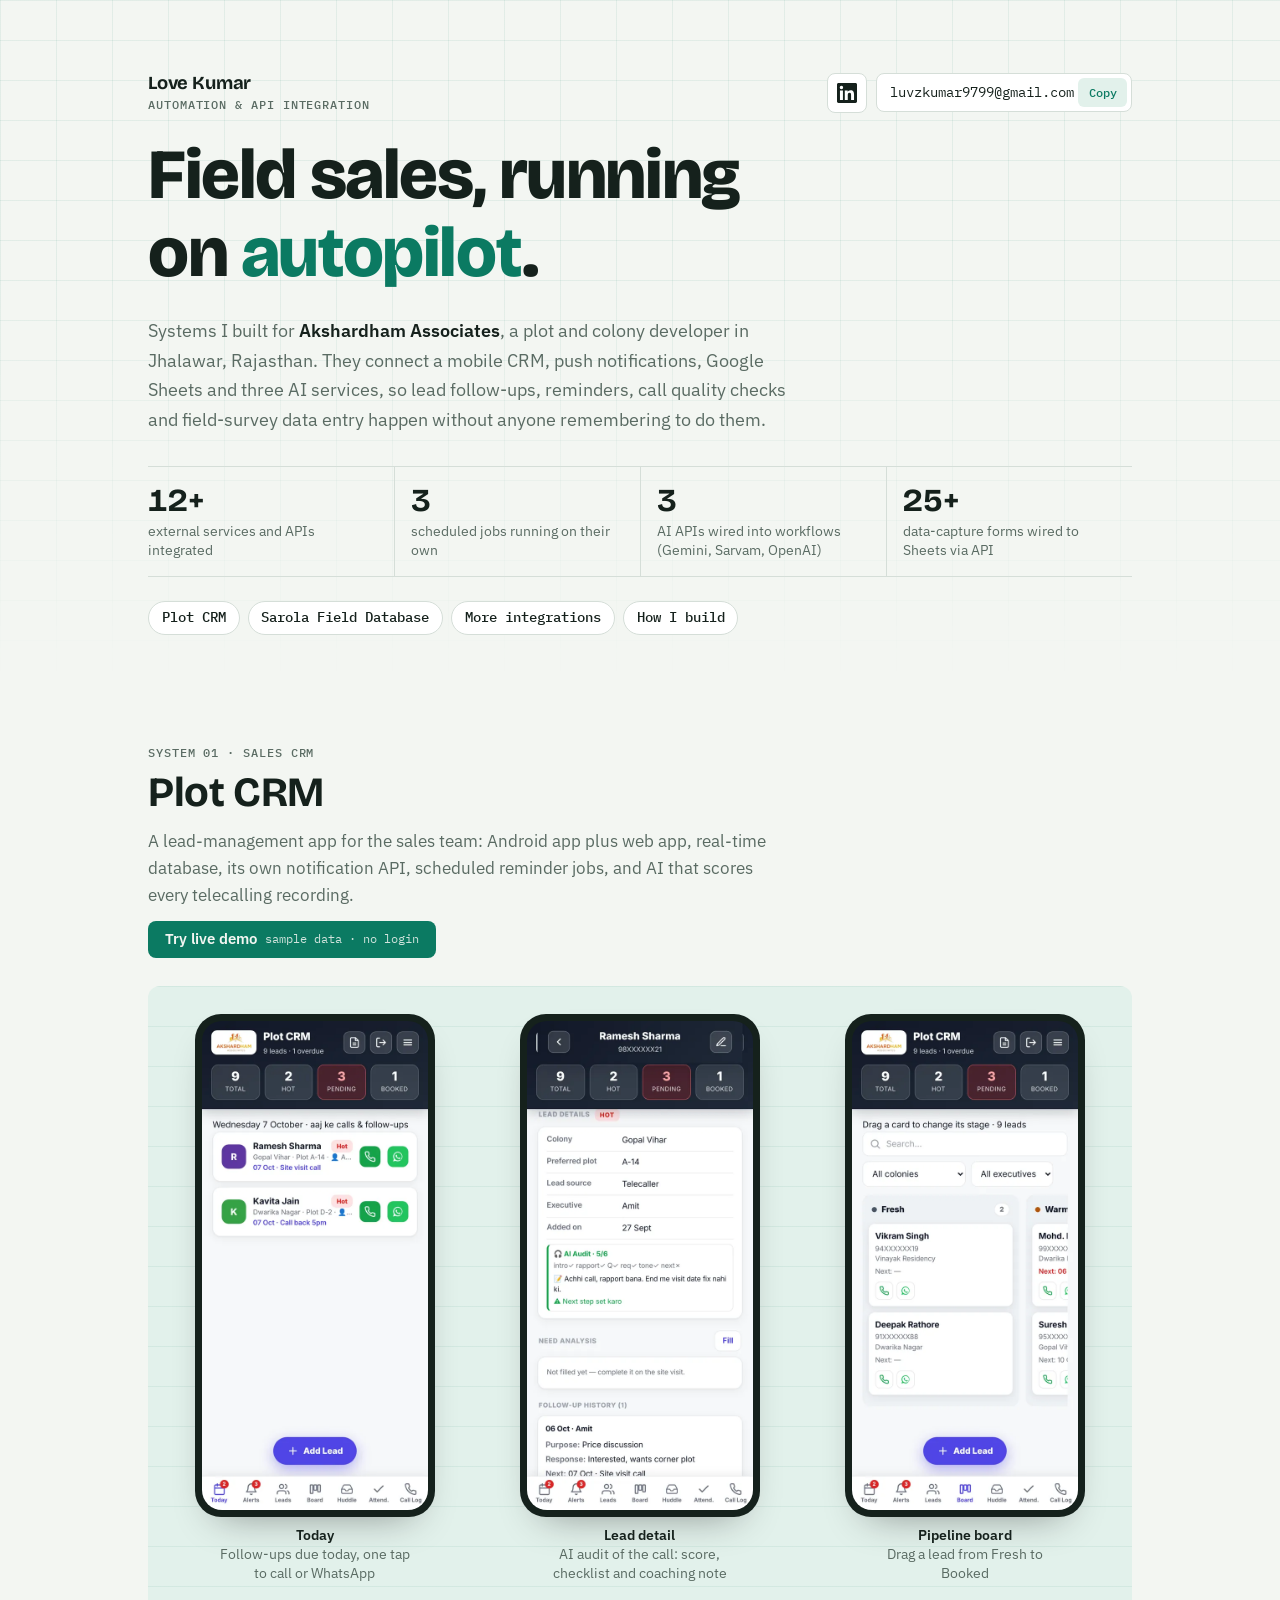
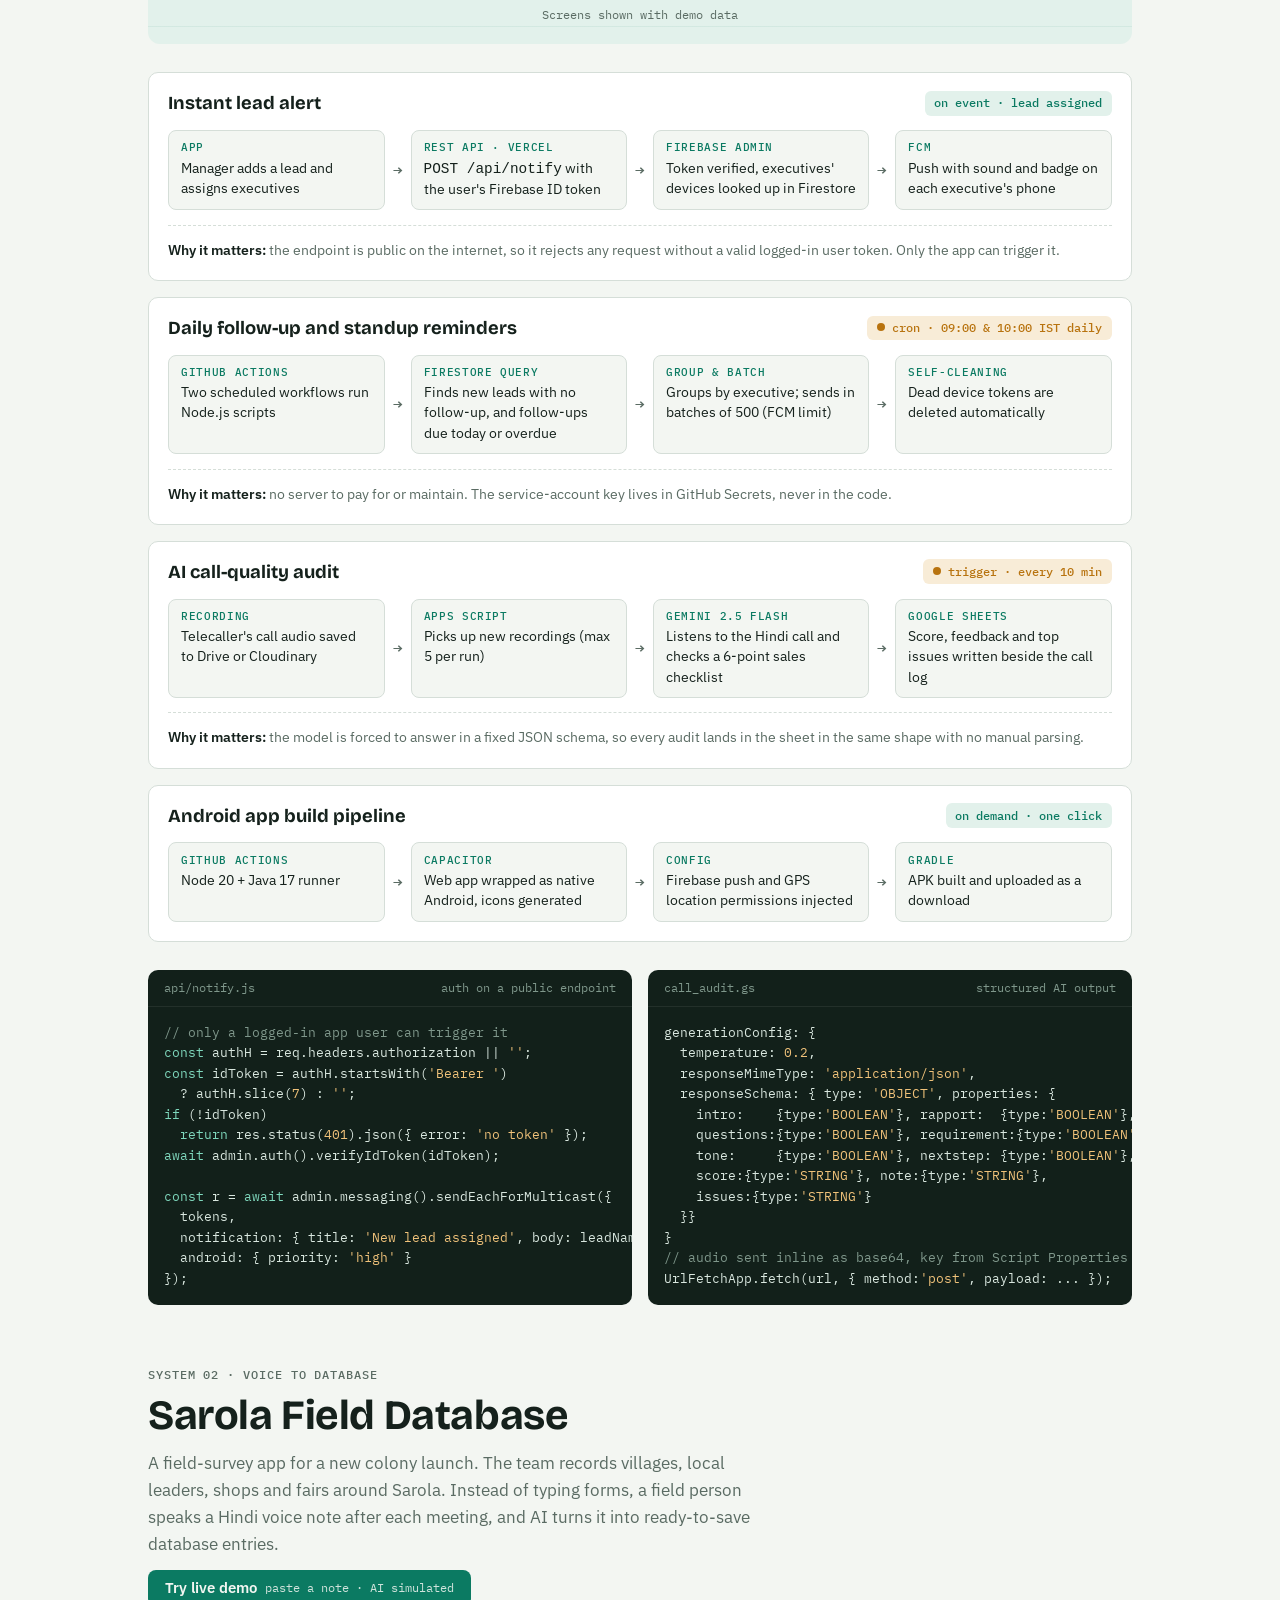
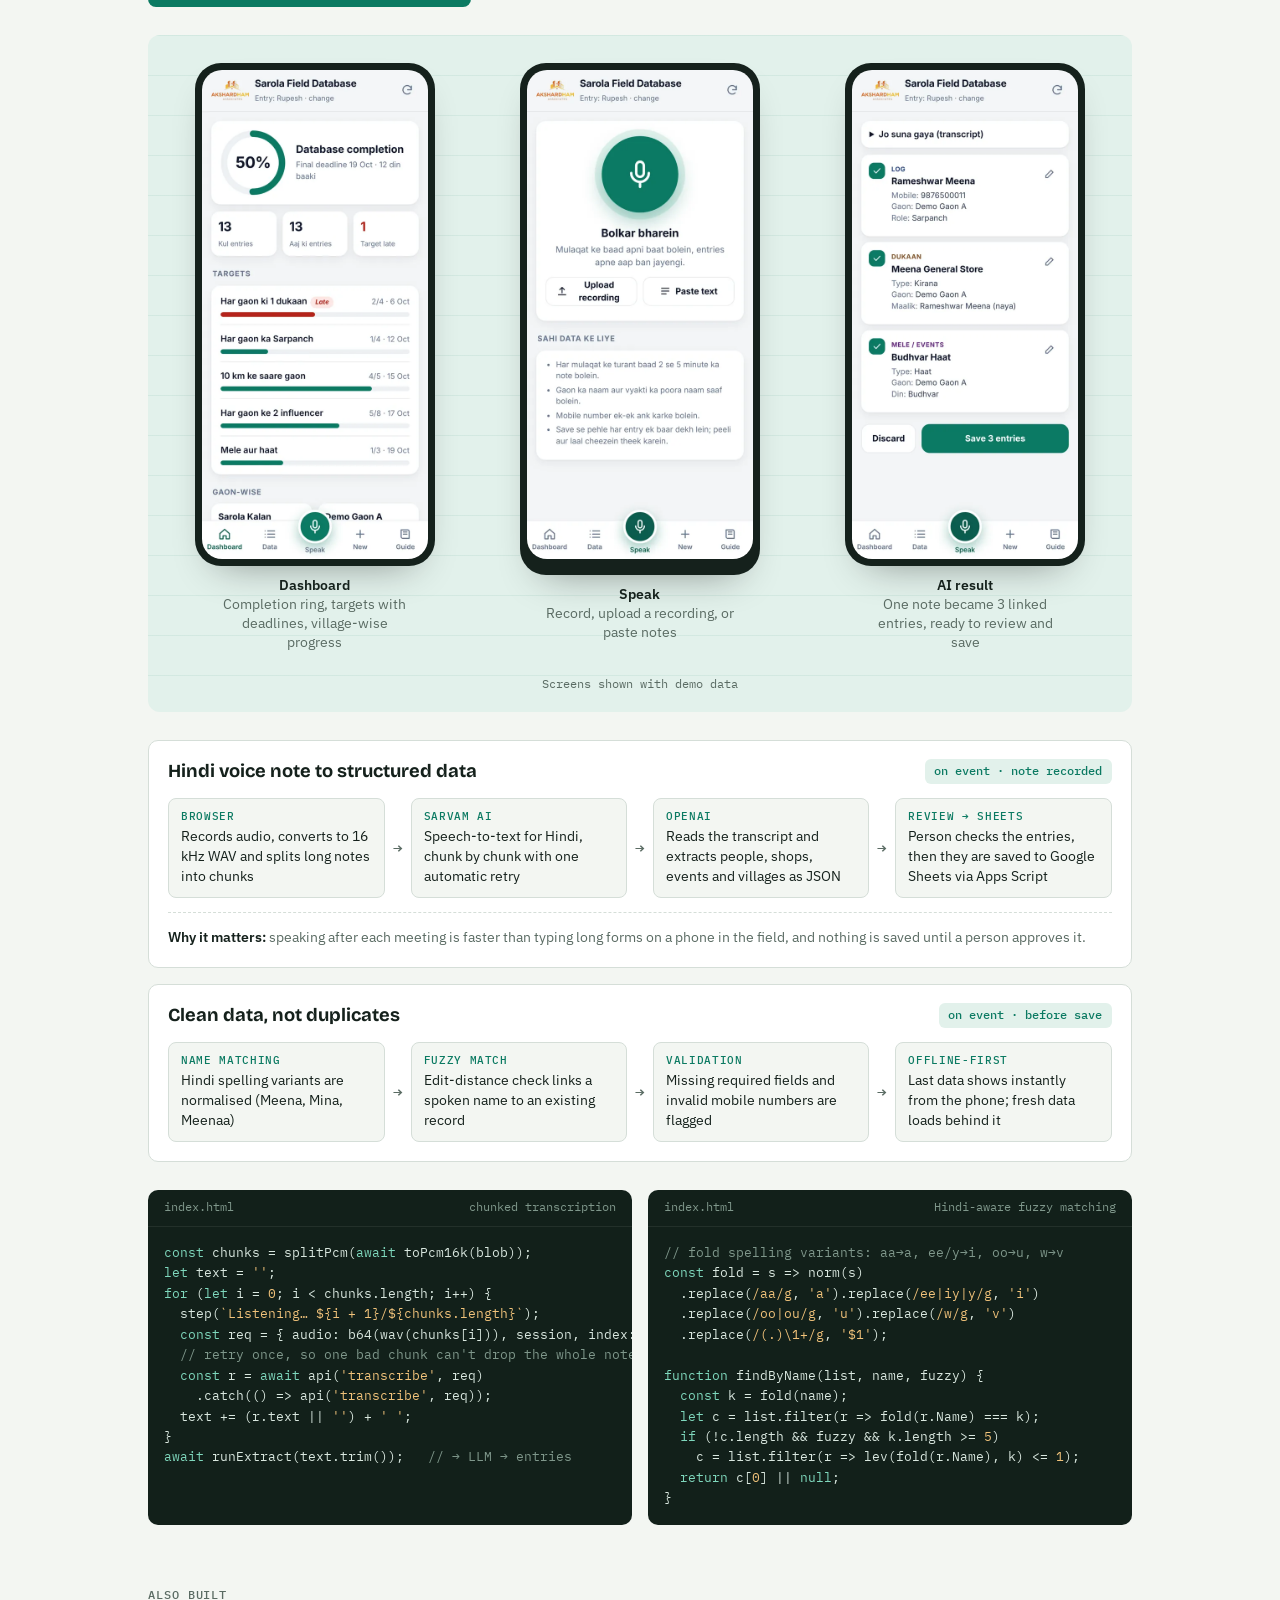
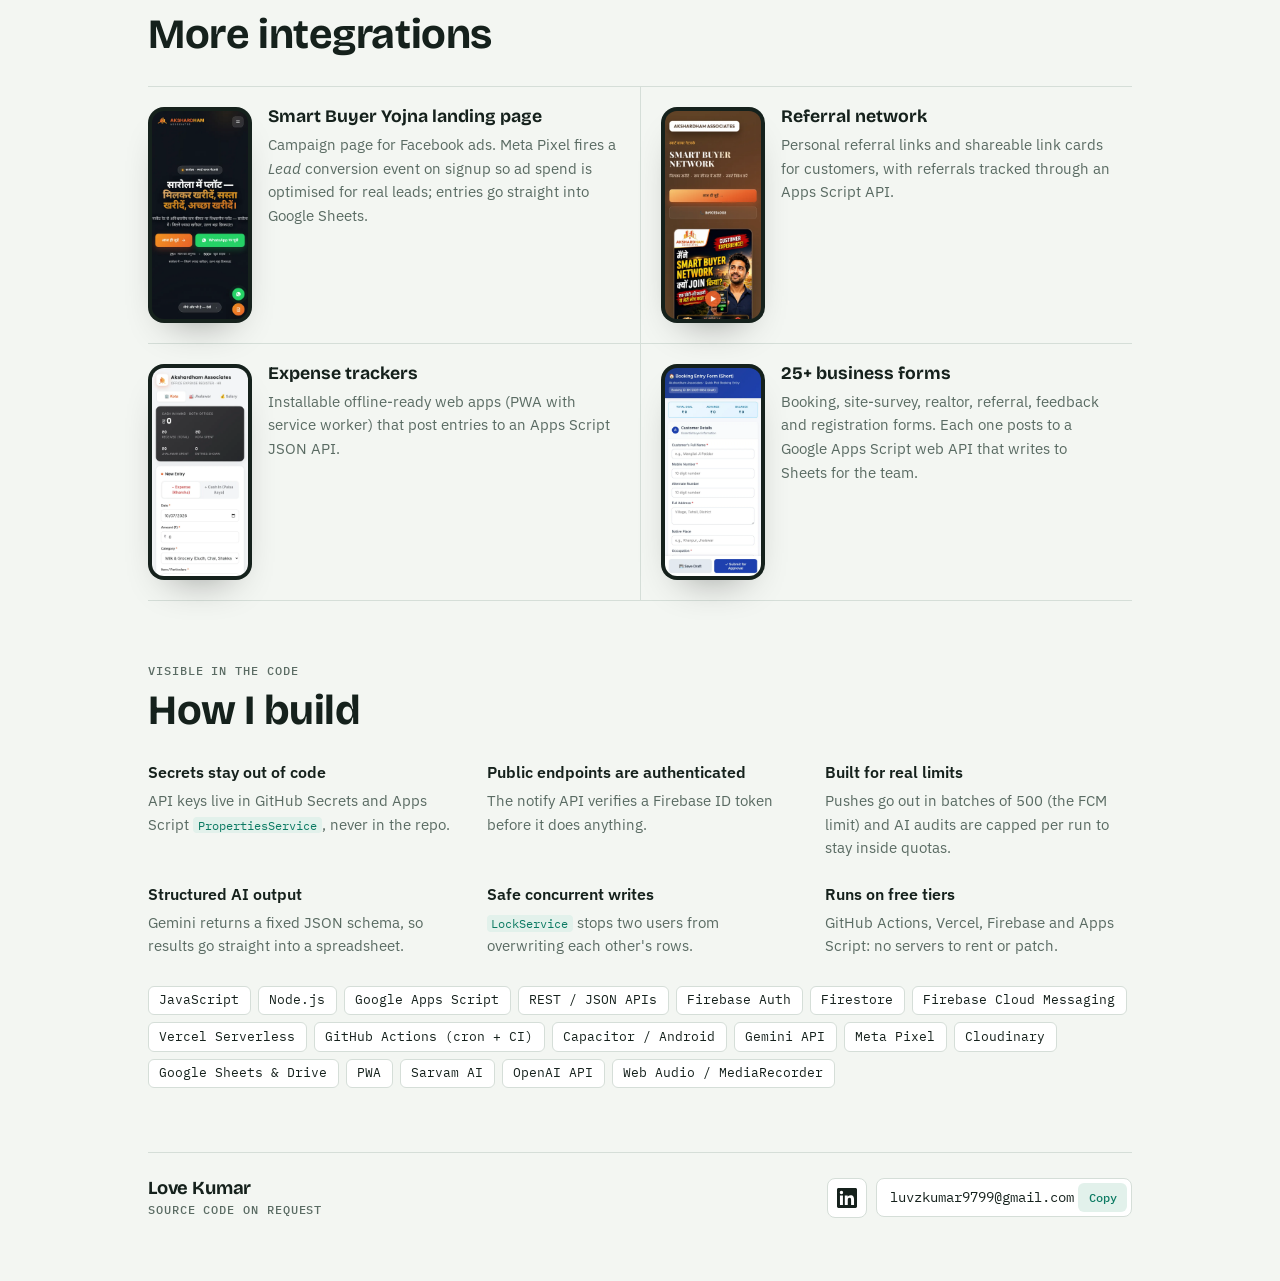
==== index.html @ 17334d44 "Add files via upload" ====
<!doctype html>
<html lang="en">
<head>
<meta charset="utf-8">
<meta name="viewport" content="width=device-width, initial-scale=1, viewport-fit=cover">
<meta name="description" content="Love Kumar: automation and API integration portfolio.">
<title>Love Kumar · Portfolio</title>
<link rel="preconnect" href="https://fonts.googleapis.com">
<link rel="preconnect" href="https://fonts.gstatic.com" crossorigin>
<link rel="stylesheet" href="https://fonts.googleapis.com/css2?family=Bricolage+Grotesque:opsz,wght@12..96,500;12..96,700;12..96,800&family=IBM+Plex+Sans:wght@400;500;600&family=IBM+Plex+Mono:wght@400;500&display=swap">
<style>
body { margin: 0; } img { max-width: 100%; }
/* Layout: one reading column; each system is a "survey sheet" — trigger strips on top, flow lanes, then the code that proves it. */
:root {
  --bg: #f3f6f2;
  --paper: #ffffff;
  --fg: #15211c;
  --muted: #5a6b63;
  --line: #d5ded8;
  --accent: #0b7a62;
  --accent-soft: #e2f1eb;
  --signal: #b8730f;
  --signal-soft: #f8ecd7;
  --code-bg: #12201a;
  --code-fg: #d9e7df;
  --code-dim: #7f978b;
  --code-key: #7fd8bd;
  --code-str: #f0c27a;
  --grid: rgba(11,122,98,.07);
  --display: "Bricolage Grotesque", "Segoe UI", system-ui, sans-serif;
  --body: "IBM Plex Sans", "Segoe UI", system-ui, sans-serif;
  --mono: "IBM Plex Mono", ui-monospace, "SFMono-Regular", Menlo, monospace;
}
@media (prefers-color-scheme: dark) { :root:not([data-theme="light"]) {
  --bg: #0e1613; --paper: #15201b; --fg: #e3ece7; --muted: #92a69c; --line: #273730;
  --accent: #46c9a5; --accent-soft: #163a2f; --signal: #e8a84a; --signal-soft: #3a2b12;
  --code-bg: #0a110e; --code-fg: #d9e7df; --code-dim: #6f877b; --code-key: #7fd8bd; --code-str: #f0c27a;
  --grid: rgba(70,201,165,.06); color-scheme: dark;
} }
:root[data-theme="dark"] {
  --bg: #0e1613; --paper: #15201b; --fg: #e3ece7; --muted: #92a69c; --line: #273730;
  --accent: #46c9a5; --accent-soft: #163a2f; --signal: #e8a84a; --signal-soft: #3a2b12;
  --code-bg: #0a110e; --code-fg: #d9e7df; --code-dim: #6f877b; --code-key: #7fd8bd; --code-str: #f0c27a;
  --grid: rgba(70,201,165,.06); color-scheme: dark;
}

* { box-sizing: border-box; }
body { background: var(--bg); color: var(--fg); font: 400 1rem/1.6 var(--body); overflow-x: clip; }
.wrap { max-width: 64rem; margin: 0 auto; padding-inline: 20px; padding-block: 0 4rem; }
a { color: var(--accent); text-underline-offset: 3px; }
a:focus-visible, button:focus-visible { outline: 2px solid var(--accent); outline-offset: 3px; border-radius: 4px; }
h1, h2, h3 { font-family: var(--display); text-wrap: balance; margin: 0; line-height: 1.1; }
p { margin: 0; }
.label { font: 500 .72rem/1 var(--mono); letter-spacing: .08em; text-transform: uppercase; color: var(--muted); }

/* Hero — faint plot-layout grid behind, like a colony site plan */
.hero { position: relative; padding-block: 4.5rem 3rem; display: grid; gap: 1.5rem; }
.hero::before {
  content: ""; position: absolute; inset: 0 calc(50% - 50vw); z-index: -1;
  background-image:
    linear-gradient(var(--grid) 1px, transparent 1px),
    linear-gradient(90deg, var(--grid) 1px, transparent 1px);
  background-size: 56px 40px;
  mask-image: linear-gradient(to bottom, #000 40%, transparent);
}
.hero h1 { font-size: clamp(2.4rem, 6.5vw, 4.4rem); font-weight: 800; letter-spacing: -.02em; max-width: 14ch; }
.hero h1 em { font-style: normal; color: var(--accent); }
.hero .lede { font-size: 1.15rem; color: var(--muted); max-width: 60ch; }
.hero .lede strong { color: var(--fg); font-weight: 600; }

.stats { display: grid; grid-template-columns: repeat(4, minmax(0, 1fr)); border-block: 1px solid var(--line); margin-top: .5rem; }
.stat { padding: 1.1rem 1rem 1.1rem 0; display: grid; gap: .35rem; }
.stat + .stat { padding-left: 1rem; border-left: 1px solid var(--line); }
.stat b { font: 700 2rem/1 var(--display); font-variant-numeric: tabular-nums; }
.stat span { font-size: .85rem; color: var(--muted); line-height: 1.35; }
@media (max-width: 640px) {
  .stats { grid-template-columns: repeat(2, minmax(0, 1fr)); }
  .stat:nth-child(3) { padding-left: 0; border-left: 0; }
  .stat:nth-child(n+3) { border-top: 1px solid var(--line); }
}

nav.toc { display: flex; flex-wrap: wrap; gap: .5rem; }
nav.toc a { font: 500 .85rem/1 var(--mono); padding: .55rem .8rem; border: 1px solid var(--line); border-radius: 999px; text-decoration: none; color: var(--fg); background: var(--paper); }
nav.toc a:hover { border-color: var(--accent); color: var(--accent); }

/* System sheets */
.system { margin-top: 4rem; display: grid; gap: 1.75rem; }
.sys-head { display: grid; gap: .75rem; }
.sys-head .tag { display: flex; gap: .75rem; align-items: baseline; flex-wrap: wrap; }
.sys-head h2 { font-size: clamp(1.8rem, 4vw, 2.6rem); font-weight: 700; letter-spacing: -.01em; }
.sys-head p { color: var(--muted); max-width: 62ch; font-size: 1.05rem; }
.repos { display: flex; flex-wrap: wrap; gap: .5rem 1rem; font: 400 .85rem/1.4 var(--mono); }

.flows { display: grid; gap: 1rem; }
.flow { background: var(--paper); border: 1px solid var(--line); border-radius: 10px; padding: 1.1rem 1.2rem 1.2rem; display: grid; gap: .9rem; }
.flow-top { display: flex; flex-wrap: wrap; gap: .5rem .75rem; align-items: center; justify-content: space-between; }
.flow-top h3 { font-size: 1.15rem; font-weight: 700; }
.trigger { font: 500 .75rem/1 var(--mono); padding: .4rem .6rem; border-radius: 6px; white-space: nowrap; }
.trigger.event { background: var(--accent-soft); color: var(--accent); }
.trigger.clock { background: var(--signal-soft); color: var(--signal); }
.trigger.clock::before { content: ""; display: inline-block; width: .5rem; height: .5rem; border-radius: 50%; background: currentColor; margin-right: .45rem; vertical-align: .05rem; }
.lane { display: flex; flex-wrap: wrap; align-items: stretch; gap: .5rem; }
.step { flex: 1 1 9rem; min-width: 0; border: 1px solid var(--line); border-radius: 8px; padding: .65rem .75rem; display: grid; gap: .2rem; align-content: start; background: var(--bg); }
.step small { font: 500 .68rem/1.2 var(--mono); letter-spacing: .06em; text-transform: uppercase; color: var(--accent); }
.step span { font-size: .9rem; line-height: 1.4; }
.arrow { flex: 0 0 auto; align-self: center; color: var(--muted); font: 500 1rem/1 var(--mono); }
@media (max-width: 640px) {
  .lane { flex-direction: column; }
  .arrow { transform: rotate(90deg); align-self: flex-start; margin-left: 1rem; }
}
.flow .why { font-size: .9rem; color: var(--muted); border-top: 1px dashed var(--line); padding-top: .75rem; }
.flow .why b { color: var(--fg); font-weight: 600; }

.code { background: var(--code-bg); color: var(--code-fg); border-radius: 10px; overflow: hidden; min-width: 0; }
.code header { display: flex; justify-content: space-between; gap: 1rem; padding: .6rem 1rem; font: 400 .75rem/1.4 var(--mono); color: var(--code-dim); border-bottom: 1px solid rgba(255,255,255,.07); flex-wrap: wrap; }
.code pre { margin: 0; padding: 1rem; overflow-x: auto; font: 400 .8rem/1.6 var(--mono); }
.code .c { color: var(--code-dim); }
.code .k { color: var(--code-key); }
.code .s { color: var(--code-str); }
.codes { display: grid; grid-template-columns: repeat(2, minmax(0, 1fr)); gap: 1rem; }
@media (max-width: 860px) { .codes { grid-template-columns: minmax(0, 1fr); } }

/* Supporting work */
.support { display: grid; grid-template-columns: repeat(2, minmax(0, 1fr)); gap: 0; border-top: 1px solid var(--line); }
.support > .item { padding: 1.25rem 1.25rem 1.25rem 0; border-bottom: 1px solid var(--line); display: grid; gap: .4rem; align-content: start; }
.support > .item:nth-child(even) { padding-left: 1.25rem; border-left: 1px solid var(--line); }
.support h3 { font-size: 1.1rem; font-weight: 700; }
.support p { color: var(--muted); font-size: .93rem; }
@media (max-width: 640px) {
  .support { grid-template-columns: minmax(0, 1fr); }
  .support > .item:nth-child(even) { padding-left: 0; border-left: 0; }
}

/* Engineering habits */
.habits { display: grid; grid-template-columns: repeat(3, minmax(0, 1fr)); gap: 1.5rem 2rem; }
.habit { display: grid; gap: .4rem; align-content: start; }
.habit h3 { font: 600 1rem/1.3 var(--body); }
.habit p { font-size: .92rem; color: var(--muted); }
.habit code { font: 400 .82em var(--mono); background: var(--accent-soft); color: var(--accent); padding: .05rem .3rem; border-radius: 4px; }
@media (max-width: 860px) { .habits { grid-template-columns: repeat(2, minmax(0, 1fr)); } }
@media (max-width: 520px) { .habits { grid-template-columns: minmax(0, 1fr); } }

.stack { display: flex; flex-wrap: wrap; gap: .45rem; }
.stack span { font: 400 .8rem/1 var(--mono); padding: .45rem .65rem; border-radius: 6px; border: 1px solid var(--line); background: var(--paper); }


/* Phone screenshots */
.phone { margin: 0; display: grid; gap: .6rem; justify-items: center; min-width: 0; }
.phone .frame { width: 100%; max-width: 15rem; border-radius: 26px; padding: 7px; background: var(--fg); box-shadow: 0 18px 40px -22px rgba(0,0,0,.45); }
.phone img { display: block; width: 100%; height: auto; border-radius: 20px; aspect-ratio: 390 / 844; object-fit: cover; object-position: top; }
.phone figcaption { font-size: .85rem; color: var(--muted); text-align: center; max-width: 24ch; line-height: 1.4; }
.phone figcaption b { display: block; color: var(--fg); font-weight: 600; }
.gallery { display: grid; grid-template-columns: repeat(3, minmax(0, 1fr)); gap: 1.5rem; padding: 1.75rem 1rem 1.25rem; border-radius: 12px; background: linear-gradient(var(--grid) 1px, transparent 1px) 0 0 / 100% 40px, var(--accent-soft); }
.gallery-note { grid-column: 1 / -1; text-align: center; font: 400 .75rem/1.4 var(--mono); color: var(--muted); }
@media (max-width: 640px) {
  .gallery { grid-template-columns: none; grid-auto-flow: column; grid-auto-columns: 72%; overflow-x: auto; scroll-snap-type: x mandatory; padding-inline: 1rem; }
  .gallery .phone { scroll-snap-align: center; }
  .gallery-note { grid-column: auto; grid-row: 2; position: sticky; left: 0; text-align: left; width: max-content; }
}
.support .item { display: grid; grid-template-columns: 6.5rem minmax(0, 1fr); gap: 1rem; align-items: start; }
.support .item .phone .frame { border-radius: 16px; padding: 4px; }
.support .item .phone img { border-radius: 12px; }
.support .item > div { display: grid; gap: .4rem; min-width: 0; }

footer { margin-top: 4rem; padding-top: 1.5rem; border-top: 1px solid var(--line); }

/* Identity + contact */
.who { display: flex; flex-wrap: wrap; align-items: center; justify-content: space-between; gap: .75rem 1.5rem; }
.who .name { font: 700 1.15rem/1.2 var(--display); letter-spacing: -.01em; }
.who .name span { display: block; font: 500 .72rem/1.4 var(--mono); letter-spacing: .08em; text-transform: uppercase; color: var(--muted); margin-top: .2rem; }
.contact { display: flex; flex-wrap: wrap; align-items: center; gap: .6rem; }
.contact .li { display: inline-grid; place-items: center; width: 2.5rem; height: 2.5rem; border-radius: 8px; background: var(--paper); border: 1px solid var(--line); color: var(--fg); transition: color .15s, border-color .15s; }
.contact .li:hover { color: var(--accent); border-color: var(--accent); }
.contact .mail { display: inline-flex; align-items: center; gap: .25rem; min-width: 0; padding: .25rem .25rem .25rem .8rem; border: 1px solid var(--line); border-radius: 8px; background: var(--paper); font: 400 .85rem/1 var(--mono); }
.contact .addr { user-select: all; overflow-wrap: anywhere; }
.contact .copy { font: 500 .75rem/1 var(--mono); padding: .55rem .65rem; border-radius: 6px; border: 0; background: var(--accent-soft); color: var(--accent); cursor: pointer; }
@media (prefers-reduced-motion: reduce) { .contact .li { transition: none; } }

.demo-btn { justify-self: start; display: inline-flex; align-items: center; gap: .5rem; padding: .7rem 1.05rem; border-radius: 8px; background: var(--accent); color: var(--bg); font: 600 .92rem/1 var(--body); text-decoration: none; }
.demo-btn:hover { filter: brightness(1.08); }
.demo-btn small { font: 400 .75rem/1 var(--mono); opacity: .85; }
</style>
</head>
<body>


<div class="wrap">

  <header class="hero">
    <div class="who">
      <div class="name">Love Kumar<span>Automation &amp; API integration</span></div>
      <div class="contact">
      <a class="li" href="https://www.linkedin.com/in/lovekumartailor/" target="_blank" rel="noopener" aria-label="Love Kumar on LinkedIn" title="LinkedIn"><svg width="20" height="20" viewBox="0 0 24 24" aria-hidden="true"><path fill="currentColor" d="M20.45 20.45h-3.55v-5.57c0-1.33-.03-3.04-1.85-3.04-1.86 0-2.14 1.45-2.14 2.95v5.66H9.35V9h3.41v1.56h.05c.48-.9 1.64-1.85 3.37-1.85 3.6 0 4.27 2.37 4.27 5.46v6.28zM5.34 7.43a2.06 2.06 0 1 1 0-4.12 2.06 2.06 0 0 1 0 4.12zM7.12 20.45H3.56V9h3.56v11.45zM22.22 0H1.77C.79 0 0 .77 0 1.73v20.54C0 23.23.79 24 1.77 24h20.45c.98 0 1.78-.77 1.78-1.73V1.73C24 .77 23.2 0 22.22 0z"/></svg></a>
      <span class="mail"><span class="addr" id="mailaddr">luvzkumar9799@gmail.com</span><button type="button" class="copy" data-copy="luvzkumar9799@gmail.com">Copy</button></span>
    </div>
    </div>
    <h1>Field sales, running on <em>autopilot</em>.</h1>
    <p class="lede">Systems I built for <strong>Akshardham Associates</strong>, a plot and colony developer in Jhalawar, Rajasthan. They connect a mobile CRM, push notifications, Google Sheets and three AI services, so lead follow-ups, reminders, call quality checks and field-survey data entry happen without anyone remembering to do them.</p>
    <div class="stats">
      <div class="stat"><b>12+</b><span>external services and APIs integrated</span></div>
      <div class="stat"><b>3</b><span>scheduled jobs running on their own</span></div>
      <div class="stat"><b>3</b><span>AI APIs wired into workflows (Gemini, Sarvam, OpenAI)</span></div>
      <div class="stat"><b>25+</b><span>data-capture forms wired to Sheets via API</span></div>
    </div>
    <nav class="toc" aria-label="Sections">
      <a href="#plot-crm">Plot CRM</a>
      <a href="#sarola">Sarola Field Database</a>
      <a href="#more">More integrations</a>
      <a href="#habits">How I build</a>
    </nav>
  </header>

  <!-- ───────────── SYSTEM 1 ───────────── -->
  <section class="system" id="plot-crm">
    <div class="sys-head">
      <div class="tag"><span class="label">System 01 · Sales CRM</span></div>
      <h2>Plot CRM</h2>
      <p>A lead-management app for the sales team: Android app plus web app, real-time database, its own notification API, scheduled reminder jobs, and AI that scores every telecalling recording.</p>
      <a class="demo-btn" href="plot-crm-demo/plot-crm-demo.html" target="_blank" rel="noopener">Try live demo <small>sample data · no login</small></a>
    </div>


    <div class="gallery" aria-label="Plot CRM screens">
      <figure class="phone"><div class="frame"><img src="[data-uri]" alt="Plot CRM today screen with due follow-ups" width="390" height="844"></div><figcaption><b>Today</b>Follow-ups due today, one tap to call or WhatsApp</figcaption></figure>
      <figure class="phone"><div class="frame"><img src="[data-uri]" alt="Lead detail screen showing AI call audit 5 of 6" width="390" height="844"></div><figcaption><b>Lead detail</b>AI audit of the call: score, checklist and coaching note</figcaption></figure>
      <figure class="phone"><div class="frame"><img src="[data-uri]" alt="Kanban board of leads by stage" width="390" height="844"></div><figcaption><b>Pipeline board</b>Drag a lead from Fresh to Booked</figcaption></figure>
      <p class="gallery-note">Screens shown with demo data</p>
    </div>

    <div class="flows">
      <article class="flow">
        <div class="flow-top"><h3>Instant lead alert</h3><span class="trigger event">on event · lead assigned</span></div>
        <div class="lane">
          <div class="step"><small>App</small><span>Manager adds a lead and assigns executives</span></div>
          <span class="arrow" aria-hidden="true">→</span>
          <div class="step"><small>REST API · Vercel</small><span><code>POST /api/notify</code> with the user's Firebase ID token</span></div>
          <span class="arrow" aria-hidden="true">→</span>
          <div class="step"><small>Firebase Admin</small><span>Token verified, executives' devices looked up in Firestore</span></div>
          <span class="arrow" aria-hidden="true">→</span>
          <div class="step"><small>FCM</small><span>Push with sound and badge on each executive's phone</span></div>
        </div>
        <p class="why"><b>Why it matters:</b> the endpoint is public on the internet, so it rejects any request without a valid logged-in user token. Only the app can trigger it.</p>
      </article>

      <article class="flow">
        <div class="flow-top"><h3>Daily follow-up and standup reminders</h3><span class="trigger clock">cron · 09:00 &amp; 10:00 IST daily</span></div>
        <div class="lane">
          <div class="step"><small>GitHub Actions</small><span>Two scheduled workflows run Node.js scripts</span></div>
          <span class="arrow" aria-hidden="true">→</span>
          <div class="step"><small>Firestore query</small><span>Finds new leads with no follow-up, and follow-ups due today or overdue</span></div>
          <span class="arrow" aria-hidden="true">→</span>
          <div class="step"><small>Group &amp; batch</small><span>Groups by executive; sends in batches of 500 (FCM limit)</span></div>
          <span class="arrow" aria-hidden="true">→</span>
          <div class="step"><small>Self-cleaning</small><span>Dead device tokens are deleted automatically</span></div>
        </div>
        <p class="why"><b>Why it matters:</b> no server to pay for or maintain. The service-account key lives in GitHub Secrets, never in the code.</p>
      </article>

      <article class="flow">
        <div class="flow-top"><h3>AI call-quality audit</h3><span class="trigger clock">trigger · every 10 min</span></div>
        <div class="lane">
          <div class="step"><small>Recording</small><span>Telecaller's call audio saved to Drive or Cloudinary</span></div>
          <span class="arrow" aria-hidden="true">→</span>
          <div class="step"><small>Apps Script</small><span>Picks up new recordings (max 5 per run)</span></div>
          <span class="arrow" aria-hidden="true">→</span>
          <div class="step"><small>Gemini 2.5 Flash</small><span>Listens to the Hindi call and checks a 6-point sales checklist</span></div>
          <span class="arrow" aria-hidden="true">→</span>
          <div class="step"><small>Google Sheets</small><span>Score, feedback and top issues written beside the call log</span></div>
        </div>
        <p class="why"><b>Why it matters:</b> the model is forced to answer in a fixed JSON schema, so every audit lands in the sheet in the same shape with no manual parsing.</p>
      </article>

      <article class="flow">
        <div class="flow-top"><h3>Android app build pipeline</h3><span class="trigger event">on demand · one click</span></div>
        <div class="lane">
          <div class="step"><small>GitHub Actions</small><span>Node 20 + Java 17 runner</span></div>
          <span class="arrow" aria-hidden="true">→</span>
          <div class="step"><small>Capacitor</small><span>Web app wrapped as native Android, icons generated</span></div>
          <span class="arrow" aria-hidden="true">→</span>
          <div class="step"><small>Config</small><span>Firebase push and GPS location permissions injected</span></div>
          <span class="arrow" aria-hidden="true">→</span>
          <div class="step"><small>Gradle</small><span>APK built and uploaded as a download</span></div>
        </div>
      </article>
    </div>

    <div class="codes">
      <div class="code">
        <header><span>api/notify.js</span><span>auth on a public endpoint</span></header>
<pre><span class="c">// only a logged-in app user can trigger it</span>
<span class="k">const</span> authH = req.headers.authorization || <span class="s">''</span>;
<span class="k">const</span> idToken = authH.startsWith(<span class="s">'Bearer '</span>)
  ? authH.slice(<span class="s">7</span>) : <span class="s">''</span>;
<span class="k">if</span> (!idToken)
  <span class="k">return</span> res.status(<span class="s">401</span>).json({ error: <span class="s">'no token'</span> });
<span class="k">await</span> admin.auth().verifyIdToken(idToken);

<span class="k">const</span> r = <span class="k">await</span> admin.messaging().sendEachForMulticast({
  tokens,
  notification: { title: <span class="s">'New lead assigned'</span>, body: leadName },
  android: { priority: <span class="s">'high'</span> }
});</pre>
      </div>
      <div class="code">
        <header><span>call_audit.gs</span><span>structured AI output</span></header>
<pre>generationConfig: {
  temperature: <span class="s">0.2</span>,
  responseMimeType: <span class="s">'application/json'</span>,
  responseSchema: { type: <span class="s">'OBJECT'</span>, properties: {
    intro:    {type:<span class="s">'BOOLEAN'</span>}, rapport:  {type:<span class="s">'BOOLEAN'</span>},
    questions:{type:<span class="s">'BOOLEAN'</span>}, requirement:{type:<span class="s">'BOOLEAN'</span>},
    tone:     {type:<span class="s">'BOOLEAN'</span>}, nextstep: {type:<span class="s">'BOOLEAN'</span>},
    score:{type:<span class="s">'STRING'</span>}, note:{type:<span class="s">'STRING'</span>},
    issues:{type:<span class="s">'STRING'</span>}
  }}
}
<span class="c">// audio sent inline as base64, key from Script Properties</span>
UrlFetchApp.fetch(url, { method:<span class="s">'post'</span>, payload: ... });</pre>
      </div>
    </div>
  </section>

  <!-- ───────────── SYSTEM 2 ───────────── -->
  <section class="system" id="sarola">
    <div class="sys-head">
      <div class="tag"><span class="label">System 02 · Voice to database</span></div>
      <h2>Sarola Field Database</h2>
      <p>A field-survey app for a new colony launch. The team records villages, local leaders, shops and fairs around Sarola. Instead of typing forms, a field person speaks a Hindi voice note after each meeting, and AI turns it into ready-to-save database entries.</p>
      <a class="demo-btn" href="sarola-demo/sarola-demo.html" target="_blank" rel="noopener">Try live demo <small>paste a note · AI simulated</small></a>
    </div>

    <div class="gallery" aria-label="Sarola Field Database screens">
      <figure class="phone"><div class="frame"><img src="[data-uri]" alt="Dashboard with 50 percent completion and target progress bars" width="390" height="844"></div><figcaption><b>Dashboard</b>Completion ring, targets with deadlines, village-wise progress</figcaption></figure>
      <figure class="phone"><div class="frame"><img src="[data-uri]" alt="Voice capture screen with a large microphone button" width="390" height="844"></div><figcaption><b>Speak</b>Record, upload a recording, or paste notes</figcaption></figure>
      <figure class="phone"><div class="frame"><img src="[data-uri]" alt="Preview of three entries extracted from a voice note" width="390" height="844"></div><figcaption><b>AI result</b>One note became 3 linked entries, ready to review and save</figcaption></figure>
      <p class="gallery-note">Screens shown with demo data</p>
    </div>

    <div class="flows">
      <article class="flow">
        <div class="flow-top"><h3>Hindi voice note to structured data</h3><span class="trigger event">on event · note recorded</span></div>
        <div class="lane">
          <div class="step"><small>Browser</small><span>Records audio, converts to 16 kHz WAV and splits long notes into chunks</span></div>
          <span class="arrow" aria-hidden="true">→</span>
          <div class="step"><small>Sarvam AI</small><span>Speech-to-text for Hindi, chunk by chunk with one automatic retry</span></div>
          <span class="arrow" aria-hidden="true">→</span>
          <div class="step"><small>OpenAI</small><span>Reads the transcript and extracts people, shops, events and villages as JSON</span></div>
          <span class="arrow" aria-hidden="true">→</span>
          <div class="step"><small>Review → Sheets</small><span>Person checks the entries, then they are saved to Google Sheets via Apps Script</span></div>
        </div>
        <p class="why"><b>Why it matters:</b> speaking after each meeting is faster than typing long forms on a phone in the field, and nothing is saved until a person approves it.</p>
      </article>

      <article class="flow">
        <div class="flow-top"><h3>Clean data, not duplicates</h3><span class="trigger event">on event · before save</span></div>
        <div class="lane">
          <div class="step"><small>Name matching</small><span>Hindi spelling variants are normalised (Meena, Mina, Meenaa)</span></div>
          <span class="arrow" aria-hidden="true">→</span>
          <div class="step"><small>Fuzzy match</small><span>Edit-distance check links a spoken name to an existing record</span></div>
          <span class="arrow" aria-hidden="true">→</span>
          <div class="step"><small>Validation</small><span>Missing required fields and invalid mobile numbers are flagged</span></div>
          <span class="arrow" aria-hidden="true">→</span>
          <div class="step"><small>Offline-first</small><span>Last data shows instantly from the phone; fresh data loads behind it</span></div>
        </div>
      </article>
    </div>

    <div class="codes">
      <div class="code">
        <header><span>index.html</span><span>chunked transcription</span></header>
<pre><span class="k">const</span> chunks = splitPcm(<span class="k">await</span> toPcm16k(blob));
<span class="k">let</span> text = <span class="s">''</span>;
<span class="k">for</span> (<span class="k">let</span> i = <span class="s">0</span>; i &lt; chunks.length; i++) {
  step(<span class="s">`Listening… ${i + 1}/${chunks.length}`</span>);
  <span class="k">const</span> req = { audio: b64(wav(chunks[i])), session, index: i };
  <span class="c">// retry once, so one bad chunk can't drop the whole note</span>
  <span class="k">const</span> r = <span class="k">await</span> api(<span class="s">'transcribe'</span>, req)
    .catch(() =&gt; api(<span class="s">'transcribe'</span>, req));
  text += (r.text || <span class="s">''</span>) + <span class="s">' '</span>;
}
<span class="k">await</span> runExtract(text.trim());   <span class="c">// → LLM → entries</span></pre>
      </div>
      <div class="code">
        <header><span>index.html</span><span>Hindi-aware fuzzy matching</span></header>
<pre><span class="c">// fold spelling variants: aa→a, ee/y→i, oo→u, w→v</span>
<span class="k">const</span> fold = s =&gt; norm(s)
  .replace(<span class="s">/aa/g</span>, <span class="s">'a'</span>).replace(<span class="s">/ee|iy|y/g</span>, <span class="s">'i'</span>)
  .replace(<span class="s">/oo|ou/g</span>, <span class="s">'u'</span>).replace(<span class="s">/w/g</span>, <span class="s">'v'</span>)
  .replace(<span class="s">/(.)\1+/g</span>, <span class="s">'$1'</span>);

<span class="k">function</span> findByName(list, name, fuzzy) {
  <span class="k">const</span> k = fold(name);
  <span class="k">let</span> c = list.filter(r =&gt; fold(r.Name) === k);
  <span class="k">if</span> (!c.length &amp;&amp; fuzzy &amp;&amp; k.length &gt;= <span class="s">5</span>)
    c = list.filter(r =&gt; lev(fold(r.Name), k) &lt;= <span class="s">1</span>);
  <span class="k">return</span> c[<span class="s">0</span>] || <span class="k">null</span>;
}</pre>
      </div>
    </div>
  </section>

  <!-- ───────────── SUPPORTING ───────────── -->
  <section class="system" id="more">
    <div class="sys-head">
      <div class="tag"><span class="label">Also built</span></div>
      <h2>More integrations</h2>
    </div>
    <div class="support">
      <div class="item">
        <figure class="phone"><div class="frame"><img src="[data-uri]" alt="Smart Buyer Yojna landing page" width="390" height="844"></div></figure>
        <div><h3>Smart Buyer Yojna landing page</h3><p>Campaign page for Facebook ads. Meta Pixel fires a <em>Lead</em> conversion event on signup so ad spend is optimised for real leads; entries go straight into Google Sheets.</p></div>
      </div>
      <div class="item">
        <figure class="phone"><div class="frame"><img src="[data-uri]" alt="Smart Buyer Network referral page" width="390" height="844"></div></figure>
        <div><h3>Referral network</h3><p>Personal referral links and shareable link cards for customers, with referrals tracked through an Apps Script API.</p></div>
      </div>
      <div class="item">
        <figure class="phone"><div class="frame"><img src="[data-uri]" alt="Office expense register app" width="390" height="844"></div></figure>
        <div><h3>Expense trackers</h3><p>Installable offline-ready web apps (PWA with service worker) that post entries to an Apps Script JSON API.</p></div>
      </div>
      <div class="item">
        <figure class="phone"><div class="frame"><img src="[data-uri]" alt="Plot booking entry form" width="390" height="844"></div></figure>
        <div><h3>25+ business forms</h3><p>Booking, site-survey, realtor, referral, feedback and registration forms. Each one posts to a Google Apps Script web API that writes to Sheets for the team.</p></div>
      </div>
    </div>
  </section>

  <!-- ───────────── HABITS ───────────── -->
  <section class="system" id="habits">
    <div class="sys-head">
      <div class="tag"><span class="label">Visible in the code</span></div>
      <h2>How I build</h2>
    </div>
    <div class="habits">
      <div class="habit"><h3>Secrets stay out of code</h3><p>API keys live in GitHub Secrets and Apps Script <code>PropertiesService</code>, never in the repo.</p></div>
      <div class="habit"><h3>Public endpoints are authenticated</h3><p>The notify API verifies a Firebase ID token before it does anything.</p></div>
      <div class="habit"><h3>Built for real limits</h3><p>Pushes go out in batches of 500 (the FCM limit) and AI audits are capped per run to stay inside quotas.</p></div>
      <div class="habit"><h3>Structured AI output</h3><p>Gemini returns a fixed JSON schema, so results go straight into a spreadsheet.</p></div>
      <div class="habit"><h3>Safe concurrent writes</h3><p><code>LockService</code> stops two users from overwriting each other's rows.</p></div>
      <div class="habit"><h3>Runs on free tiers</h3><p>GitHub Actions, Vercel, Firebase and Apps Script: no servers to rent or patch.</p></div>
    </div>

    <div class="stack" aria-label="Technologies">
      <span>JavaScript</span><span>Node.js</span><span>Google Apps Script</span><span>REST / JSON APIs</span>
      <span>Firebase Auth</span><span>Firestore</span><span>Firebase Cloud Messaging</span><span>Vercel Serverless</span>
      <span>GitHub Actions (cron + CI)</span><span>Capacitor / Android</span><span>Gemini API</span>
      <span>Meta Pixel</span><span>Cloudinary</span><span>Google Sheets &amp; Drive</span><span>PWA</span><span>Sarvam AI</span><span>OpenAI API</span><span>Web Audio / MediaRecorder</span>
    </div>
  </section>

  <footer>
    <div class="who">
      <div class="name">Love Kumar<span>Source code on request</span></div>
      <div class="contact">
      <a class="li" href="https://www.linkedin.com/in/lovekumartailor/" target="_blank" rel="noopener" aria-label="Love Kumar on LinkedIn" title="LinkedIn"><svg width="20" height="20" viewBox="0 0 24 24" aria-hidden="true"><path fill="currentColor" d="M20.45 20.45h-3.55v-5.57c0-1.33-.03-3.04-1.85-3.04-1.86 0-2.14 1.45-2.14 2.95v5.66H9.35V9h3.41v1.56h.05c.48-.9 1.64-1.85 3.37-1.85 3.6 0 4.27 2.37 4.27 5.46v6.28zM5.34 7.43a2.06 2.06 0 1 1 0-4.12 2.06 2.06 0 0 1 0 4.12zM7.12 20.45H3.56V9h3.56v11.45zM22.22 0H1.77C.79 0 0 .77 0 1.73v20.54C0 23.23.79 24 1.77 24h20.45c.98 0 1.78-.77 1.78-1.73V1.73C24 .77 23.2 0 22.22 0z"/></svg></a>
      <span class="mail"><span class="addr" >luvzkumar9799@gmail.com</span><button type="button" class="copy" data-copy="luvzkumar9799@gmail.com">Copy</button></span>
    </div>
    </div>
  </footer>
</div>
<script>
document.querySelectorAll('[data-copy]').forEach(b => b.addEventListener('click', () => {
  const v = b.dataset.copy;
  const reset = t => { b.textContent = t; setTimeout(() => { b.textContent = 'Copy'; }, 1600); };
  const pick = () => { const r = document.createRange(); r.selectNodeContents(b.previousElementSibling); const sel = getSelection(); sel.removeAllRanges(); sel.addRange(r); reset('Selected'); };
  try { navigator.clipboard.writeText(v).then(() => reset('Copied'), pick); } catch (e) { pick(); }
}));
</script>

</body>
</html>
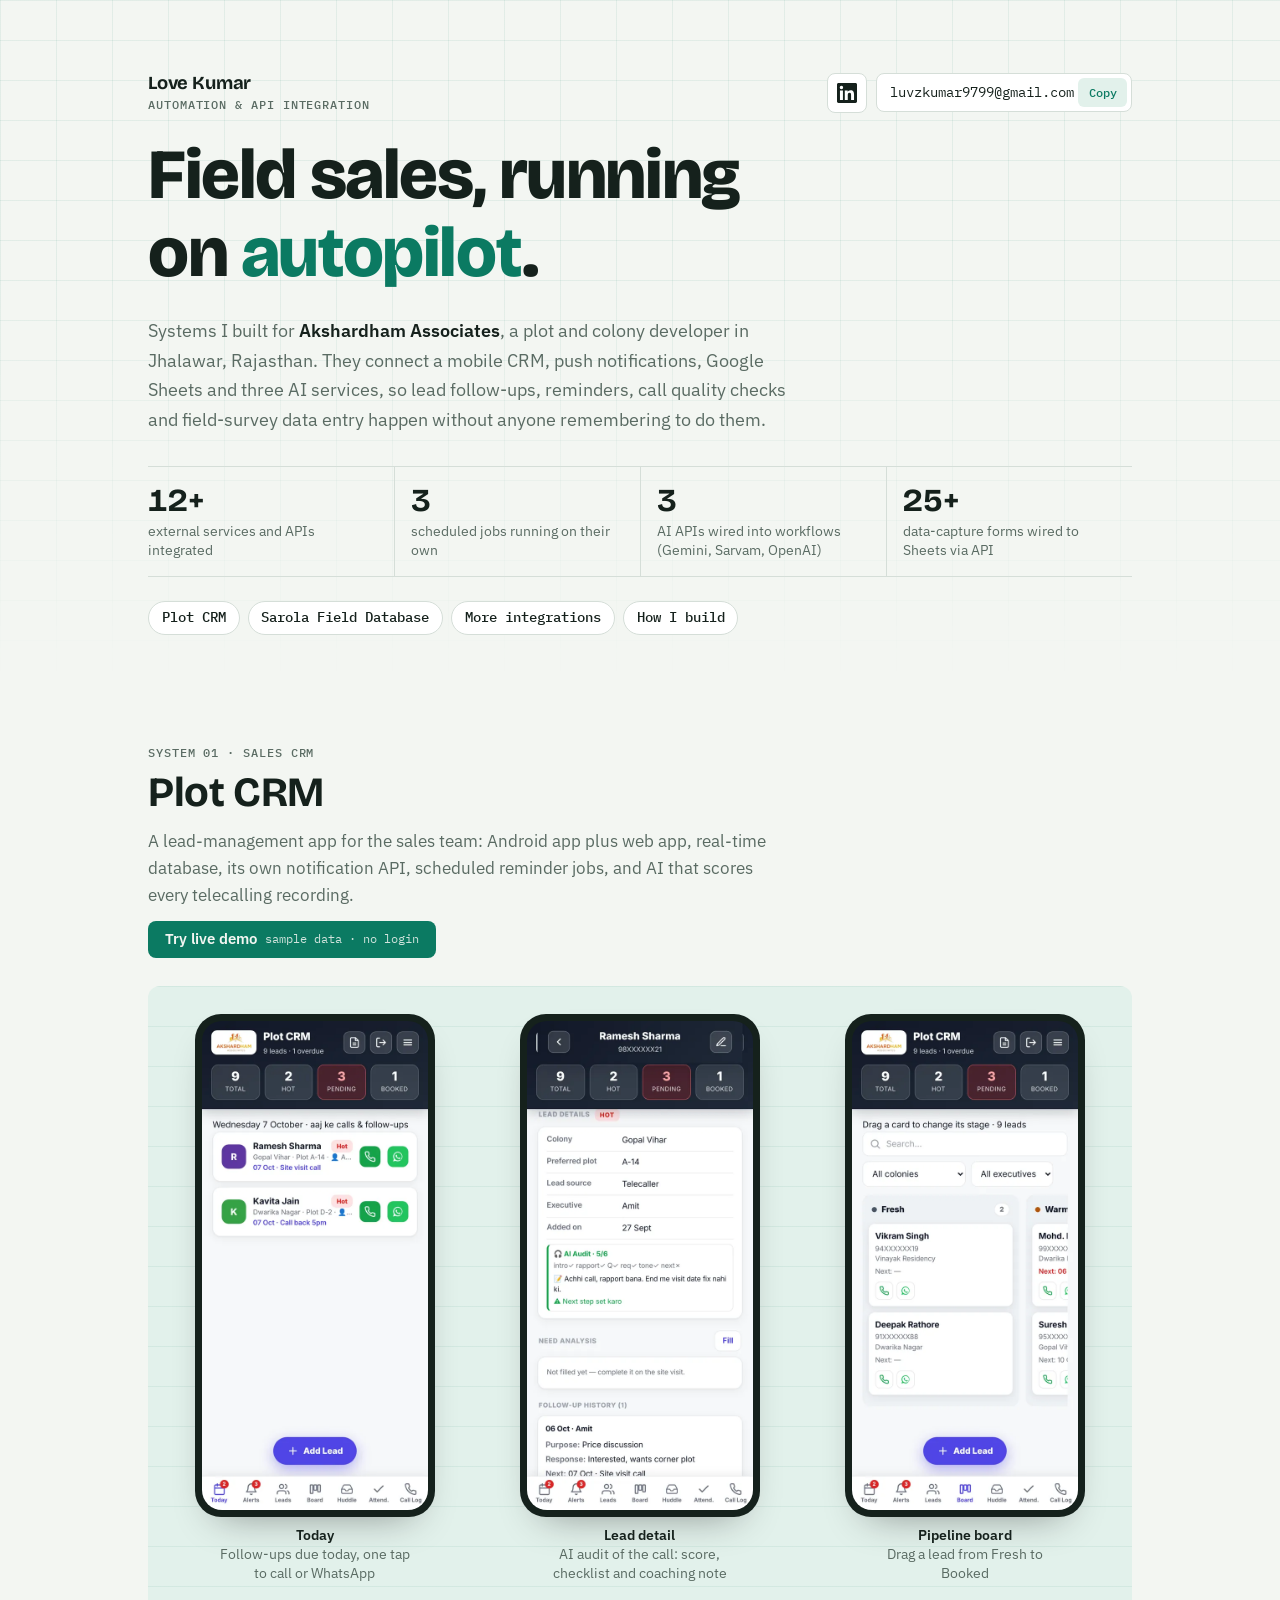
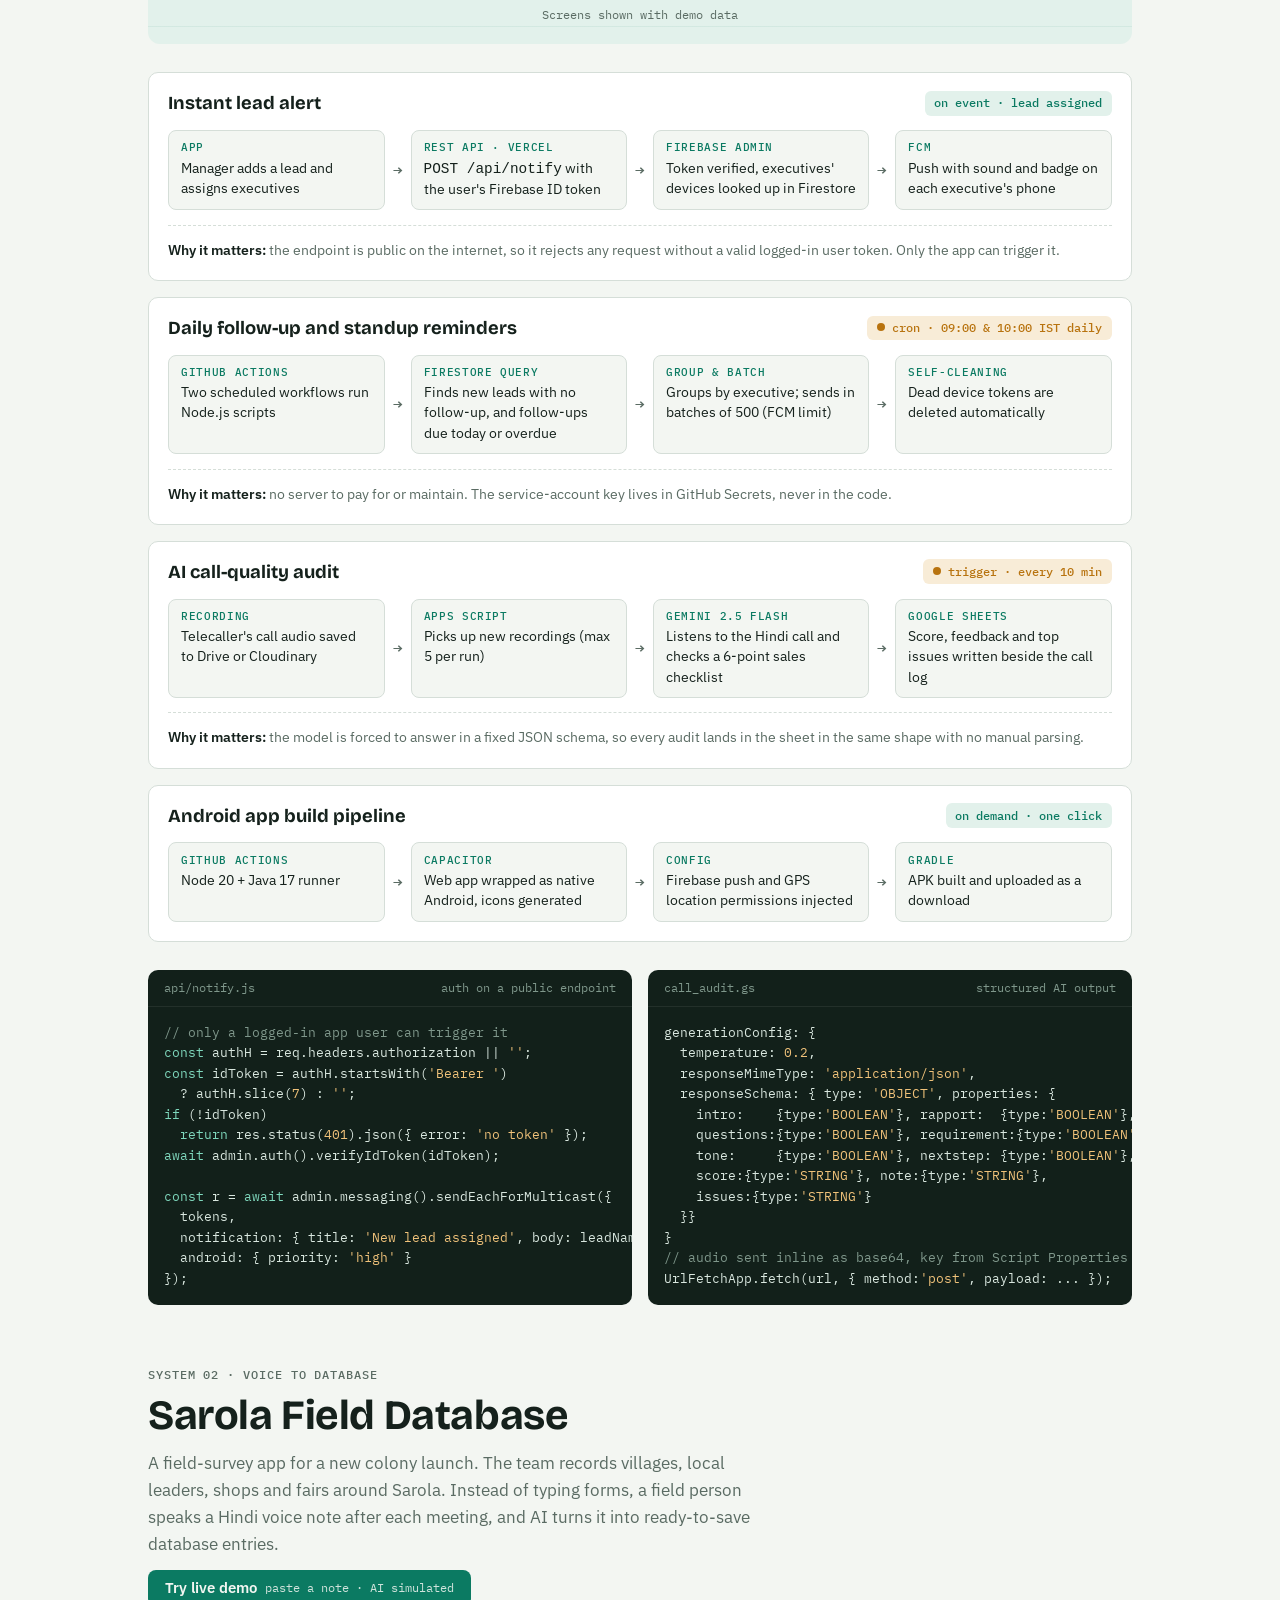
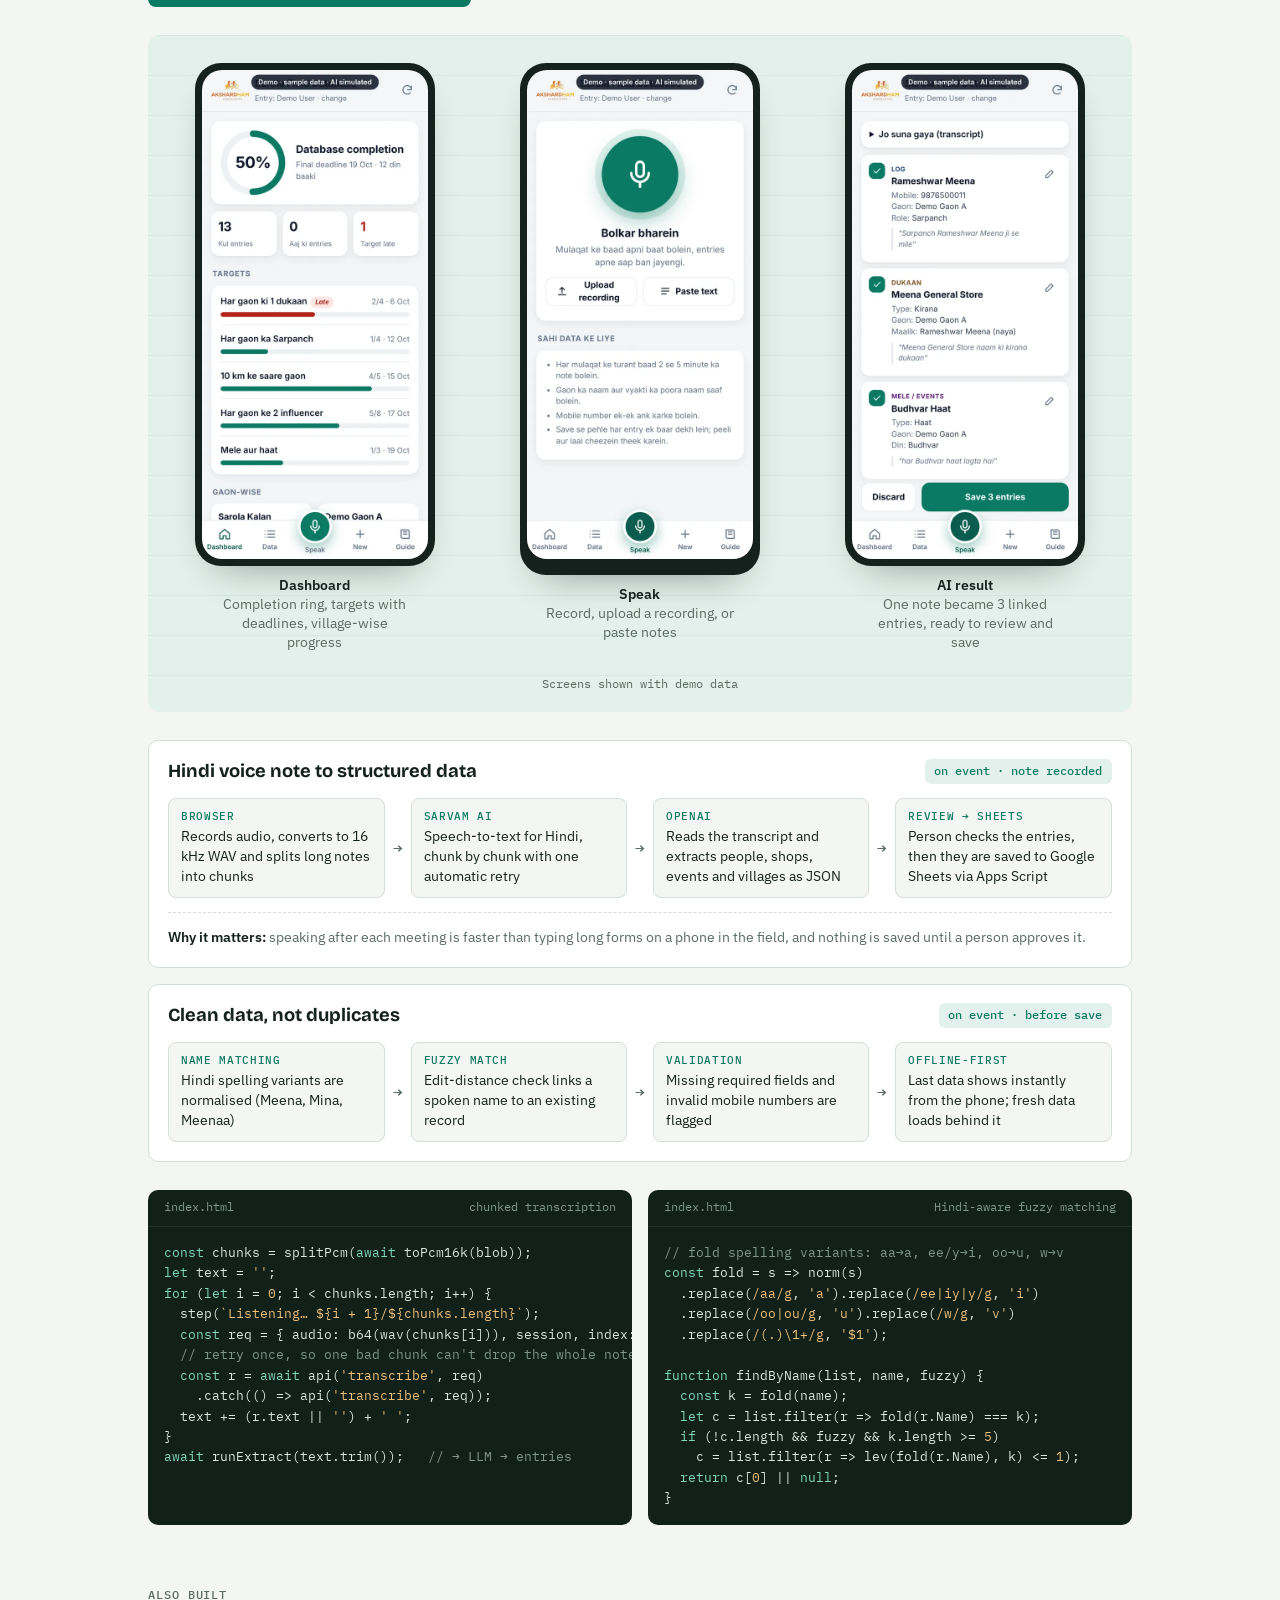
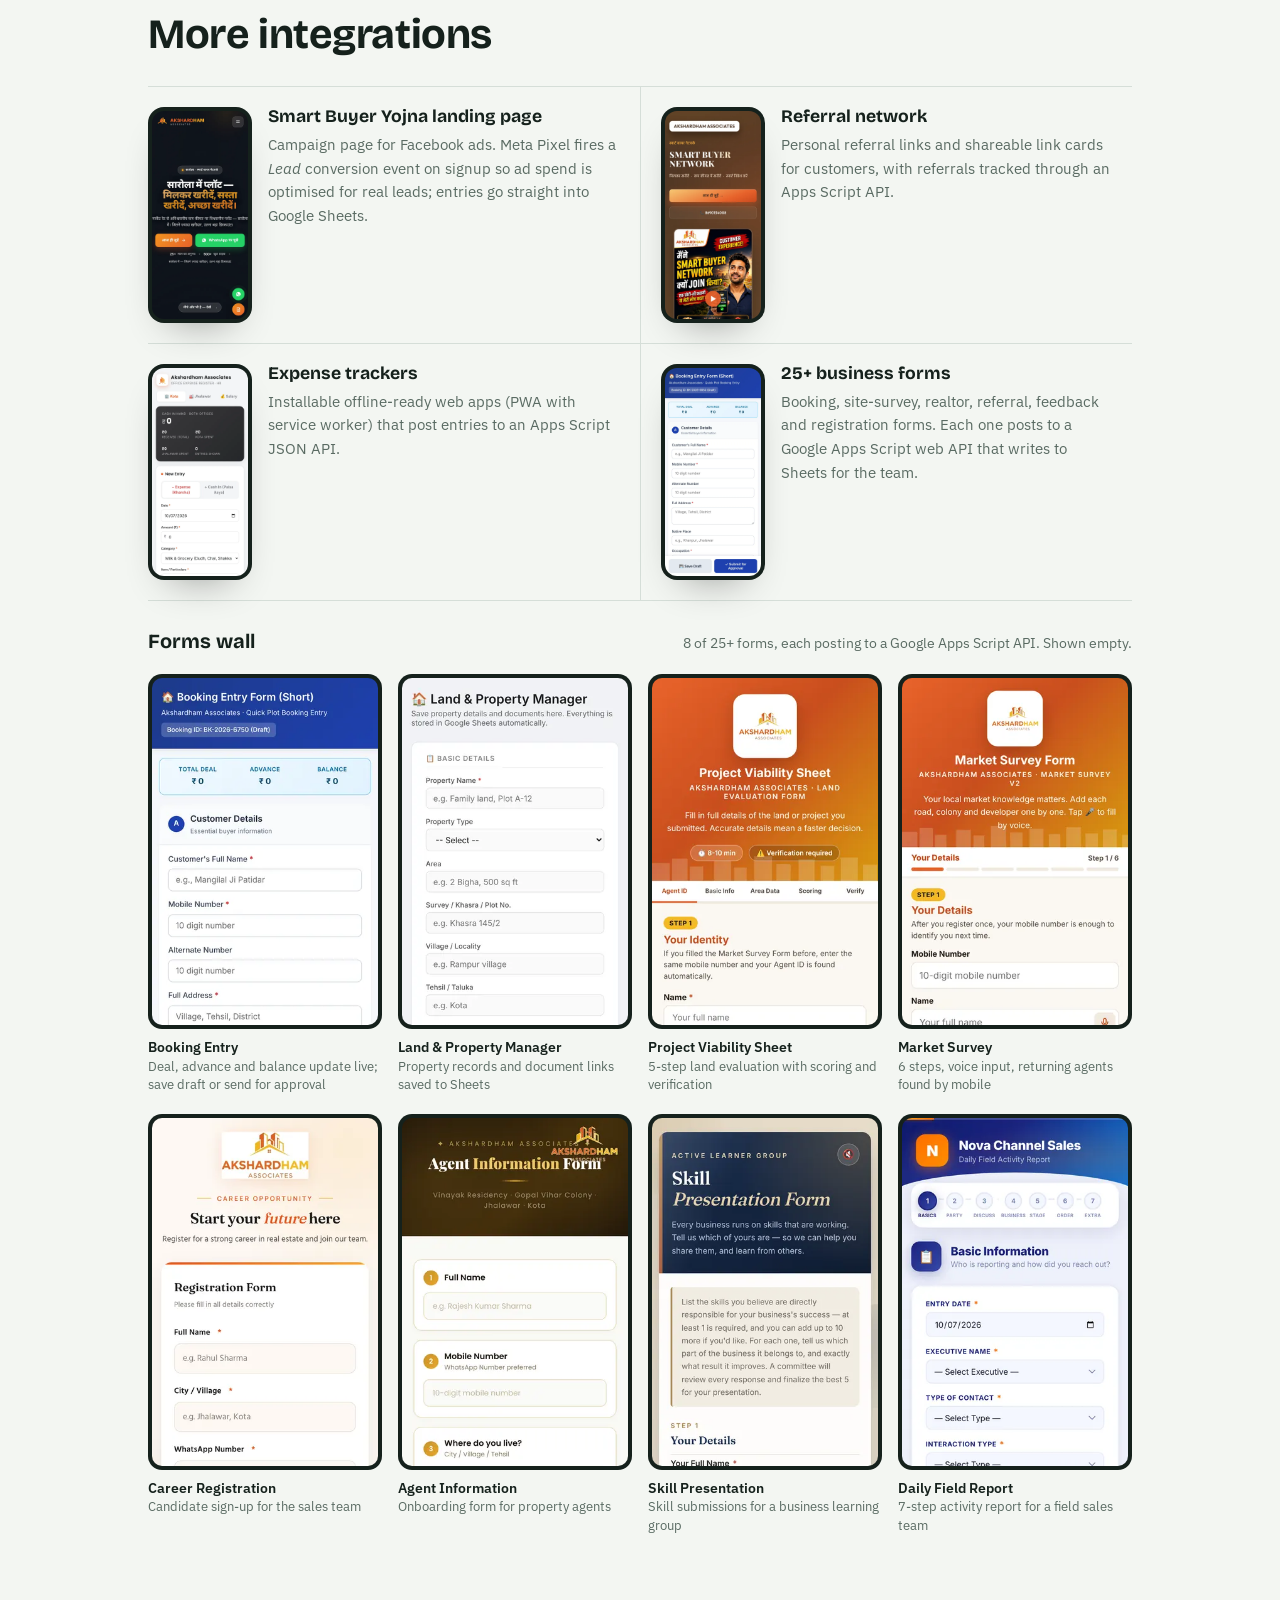
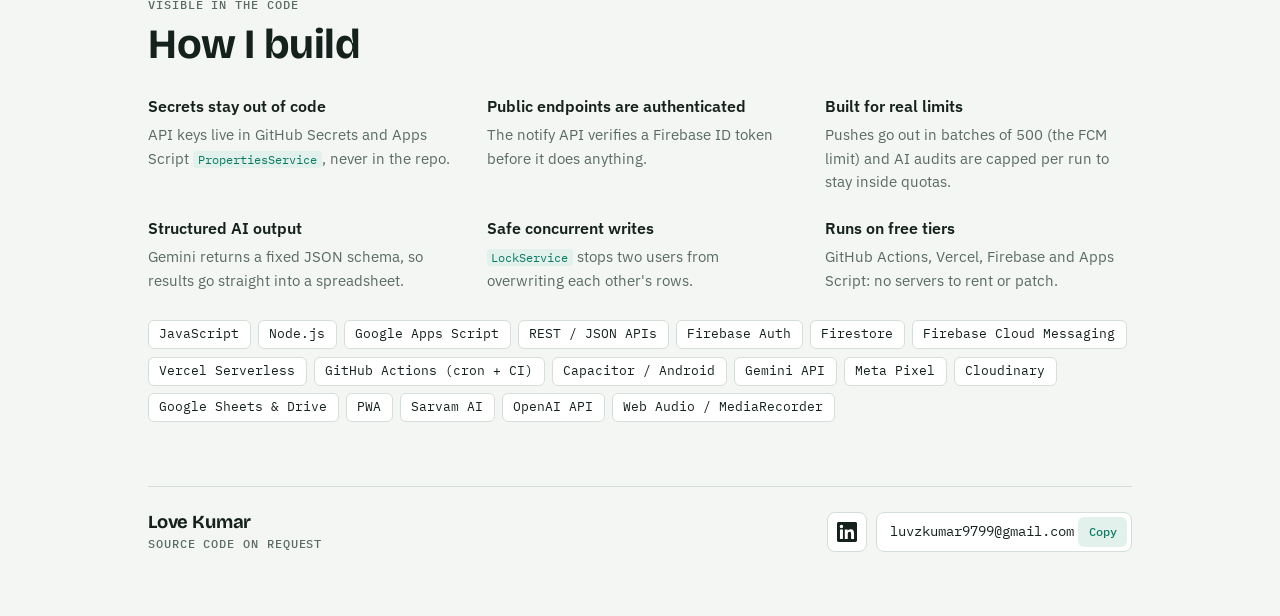
==== commit 14f6998d: "Add files via upload" ====
--- a/index.html
+++ b/index.html
@@ -179,6 +179,19 @@
 .demo-btn { justify-self: start; display: inline-flex; align-items: center; gap: .5rem; padding: .7rem 1.05rem; border-radius: 8px; background: var(--accent); color: var(--bg); font: 600 .92rem/1 var(--body); text-decoration: none; }
 .demo-btn:hover { filter: brightness(1.08); }
 .demo-btn small { font: 400 .75rem/1 var(--mono); opacity: .85; }
+
+/* Forms wall */
+.forms-wall { display: grid; gap: 1.25rem; }
+.forms-wall .head { display: flex; flex-wrap: wrap; align-items: baseline; justify-content: space-between; gap: .5rem 1rem; }
+.forms-wall h3 { font: 700 1.25rem/1.2 var(--display); }
+.forms-wall .head p { color: var(--muted); font-size: .9rem; }
+.fgrid { display: grid; grid-template-columns: repeat(4, minmax(0, 1fr)); gap: 1.25rem 1rem; }
+.fcard { margin: 0; display: grid; gap: .5rem; align-content: start; min-width: 0; }
+.fcard .frame { border-radius: 14px; padding: 4px; background: var(--fg); }
+.fcard img { display: block; width: 100%; height: auto; aspect-ratio: 390 / 600; object-fit: cover; object-position: top; border-radius: 10px; }
+.fcard figcaption { font-size: .82rem; line-height: 1.4; color: var(--muted); }
+.fcard figcaption b { display: block; color: var(--fg); font-weight: 600; font-size: .9rem; }
+@media (max-width: 760px) { .fgrid { grid-template-columns: repeat(2, minmax(0, 1fr)); } }
 </style>
 </head>
 <body>
@@ -330,9 +343,9 @@
     </div>
 
     <div class="gallery" aria-label="Sarola Field Database screens">
-      <figure class="phone"><div class="frame"><img src="[data-uri]" alt="Dashboard with 50 percent completion and target progress bars" width="390" height="844"></div><figcaption><b>Dashboard</b>Completion ring, targets with deadlines, village-wise progress</figcaption></figure>
-      <figure class="phone"><div class="frame"><img src="[data-uri]" alt="Voice capture screen with a large microphone button" width="390" height="844"></div><figcaption><b>Speak</b>Record, upload a recording, or paste notes</figcaption></figure>
-      <figure class="phone"><div class="frame"><img src="[data-uri]" alt="Preview of three entries extracted from a voice note" width="390" height="844"></div><figcaption><b>AI result</b>One note became 3 linked entries, ready to review and save</figcaption></figure>
+      <figure class="phone"><div class="frame"><img src="[data-uri]" alt="Dashboard with 50 percent completion and target progress bars" width="390" height="844"></div><figcaption><b>Dashboard</b>Completion ring, targets with deadlines, village-wise progress</figcaption></figure>
+      <figure class="phone"><div class="frame"><img src="[data-uri]" alt="Voice capture screen with a large microphone button" width="390" height="844"></div><figcaption><b>Speak</b>Record, upload a recording, or paste notes</figcaption></figure>
+      <figure class="phone"><div class="frame"><img src="[data-uri]" alt="Preview of three entries extracted from a voice note" width="390" height="844"></div><figcaption><b>AI result</b>One note became 3 linked entries, ready to review and save</figcaption></figure>
       <p class="gallery-note">Screens shown with demo data</p>
     </div>
 
@@ -423,6 +436,20 @@
         <div><h3>25+ business forms</h3><p>Booking, site-survey, realtor, referral, feedback and registration forms. Each one posts to a Google Apps Script web API that writes to Sheets for the team.</p></div>
       </div>
     </div>
+  
+    <div class="forms-wall">
+      <div class="head"><h3>Forms wall</h3><p>8 of 25+ forms, each posting to a Google Apps Script API. Shown empty.</p></div>
+      <div class="fgrid">
+        <figure class="fcard"><div class="frame"><img src="[data-uri]" alt="Booking Entry form, empty" width="390" height="844"></div><figcaption><b>Booking Entry</b>Deal, advance and balance update live; save draft or send for approval</figcaption></figure>
+        <figure class="fcard"><div class="frame"><img src="[data-uri]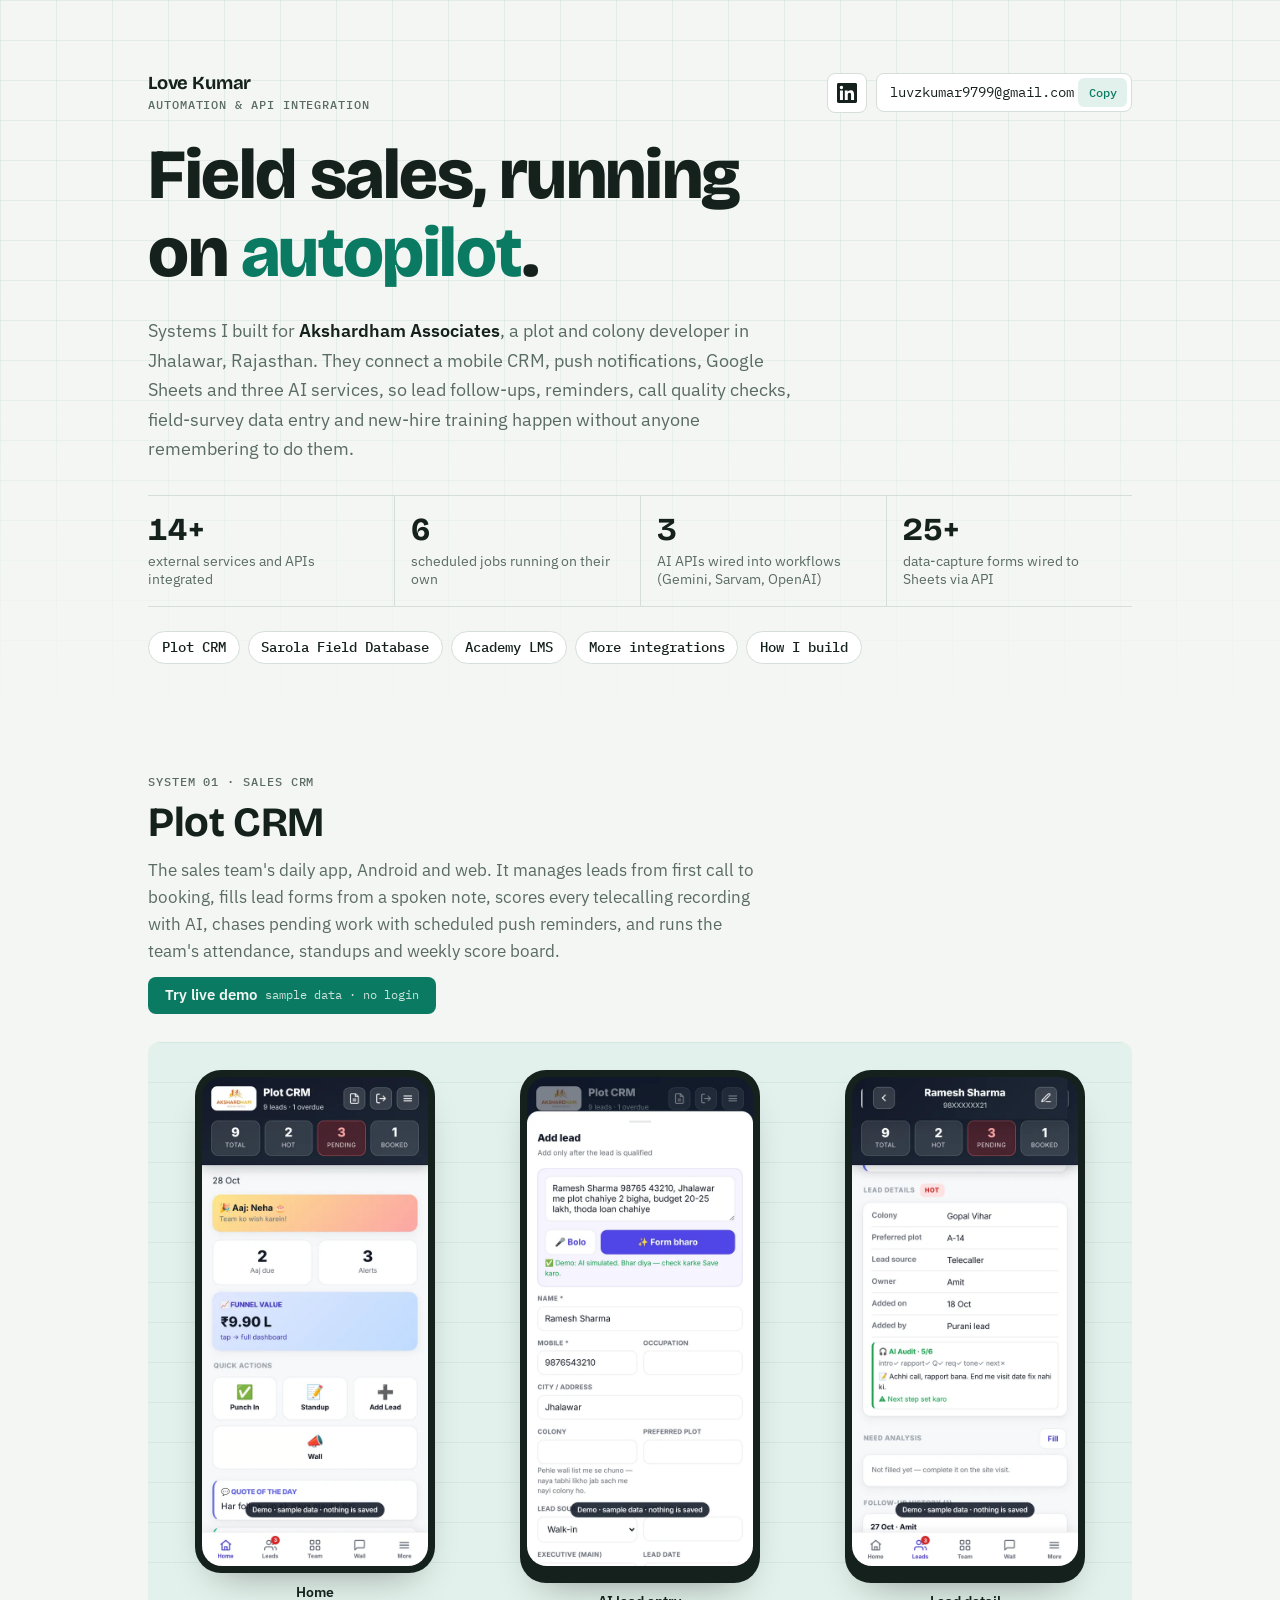
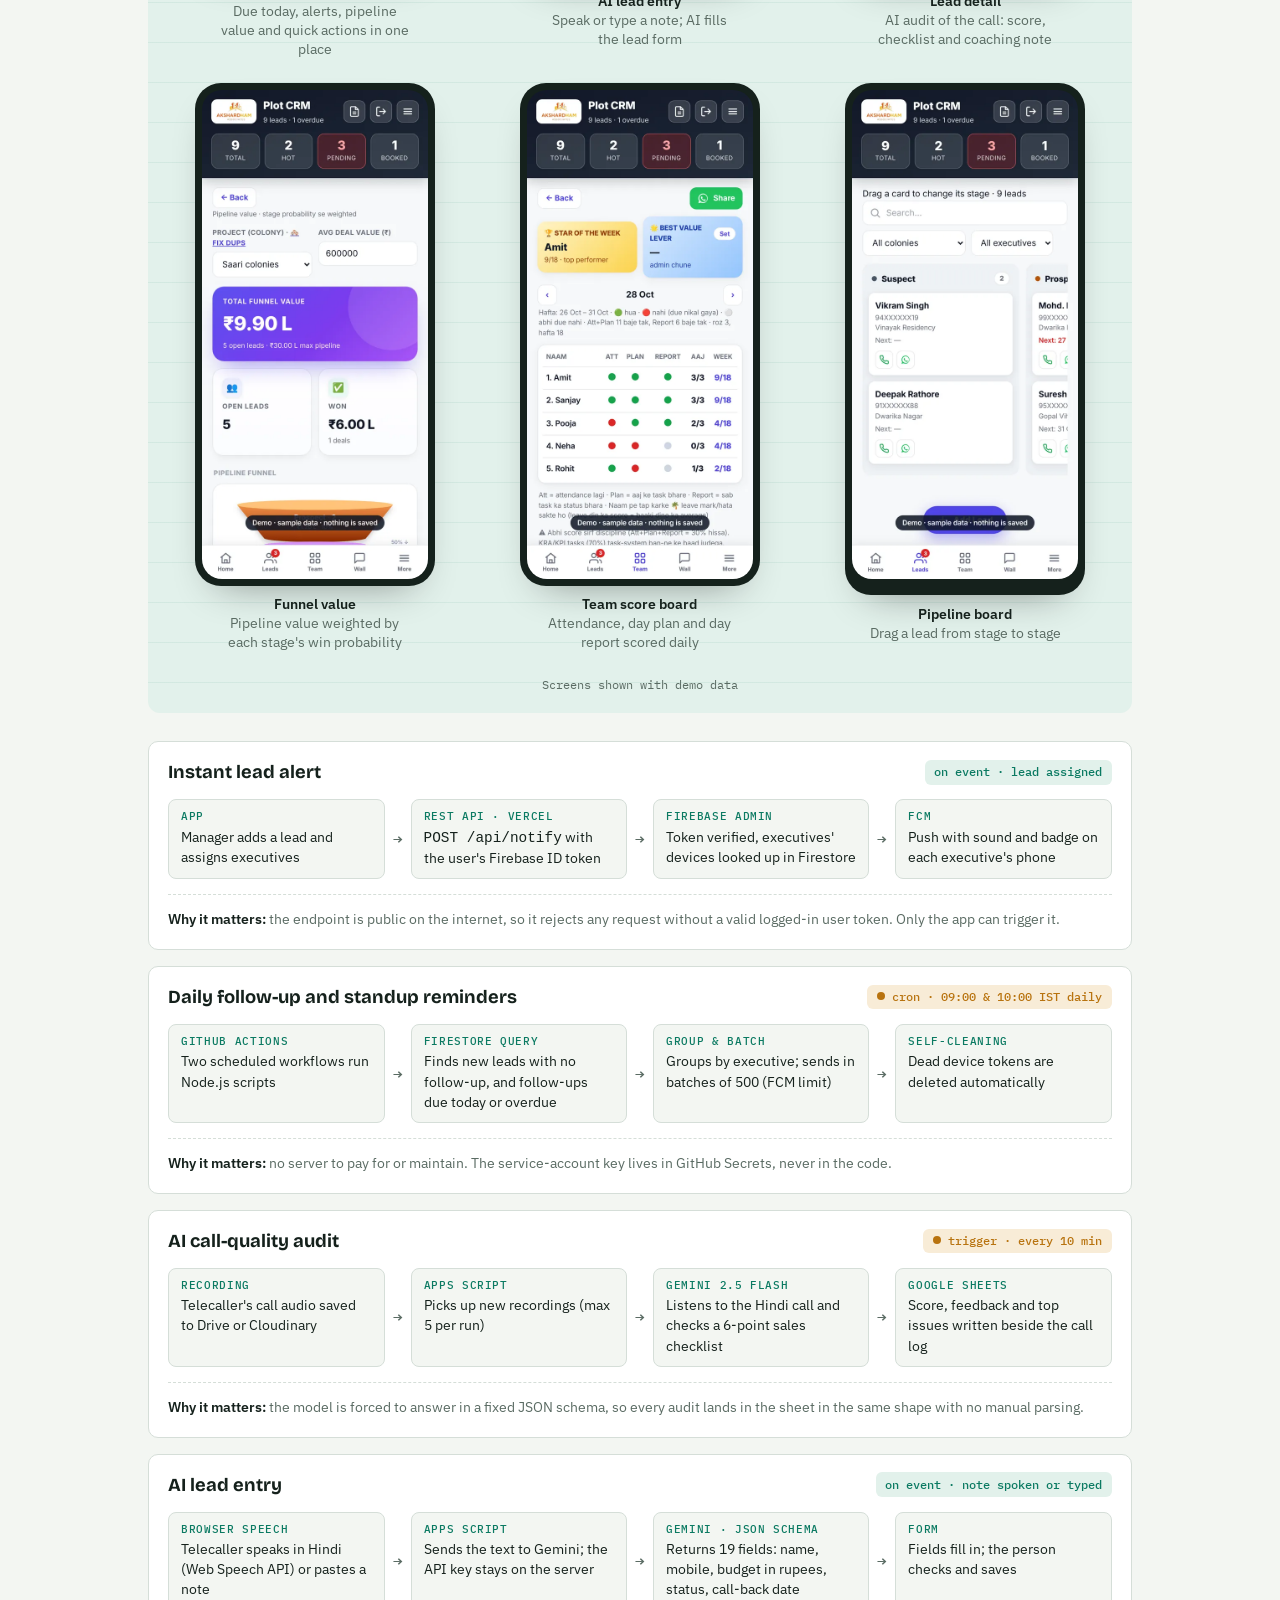
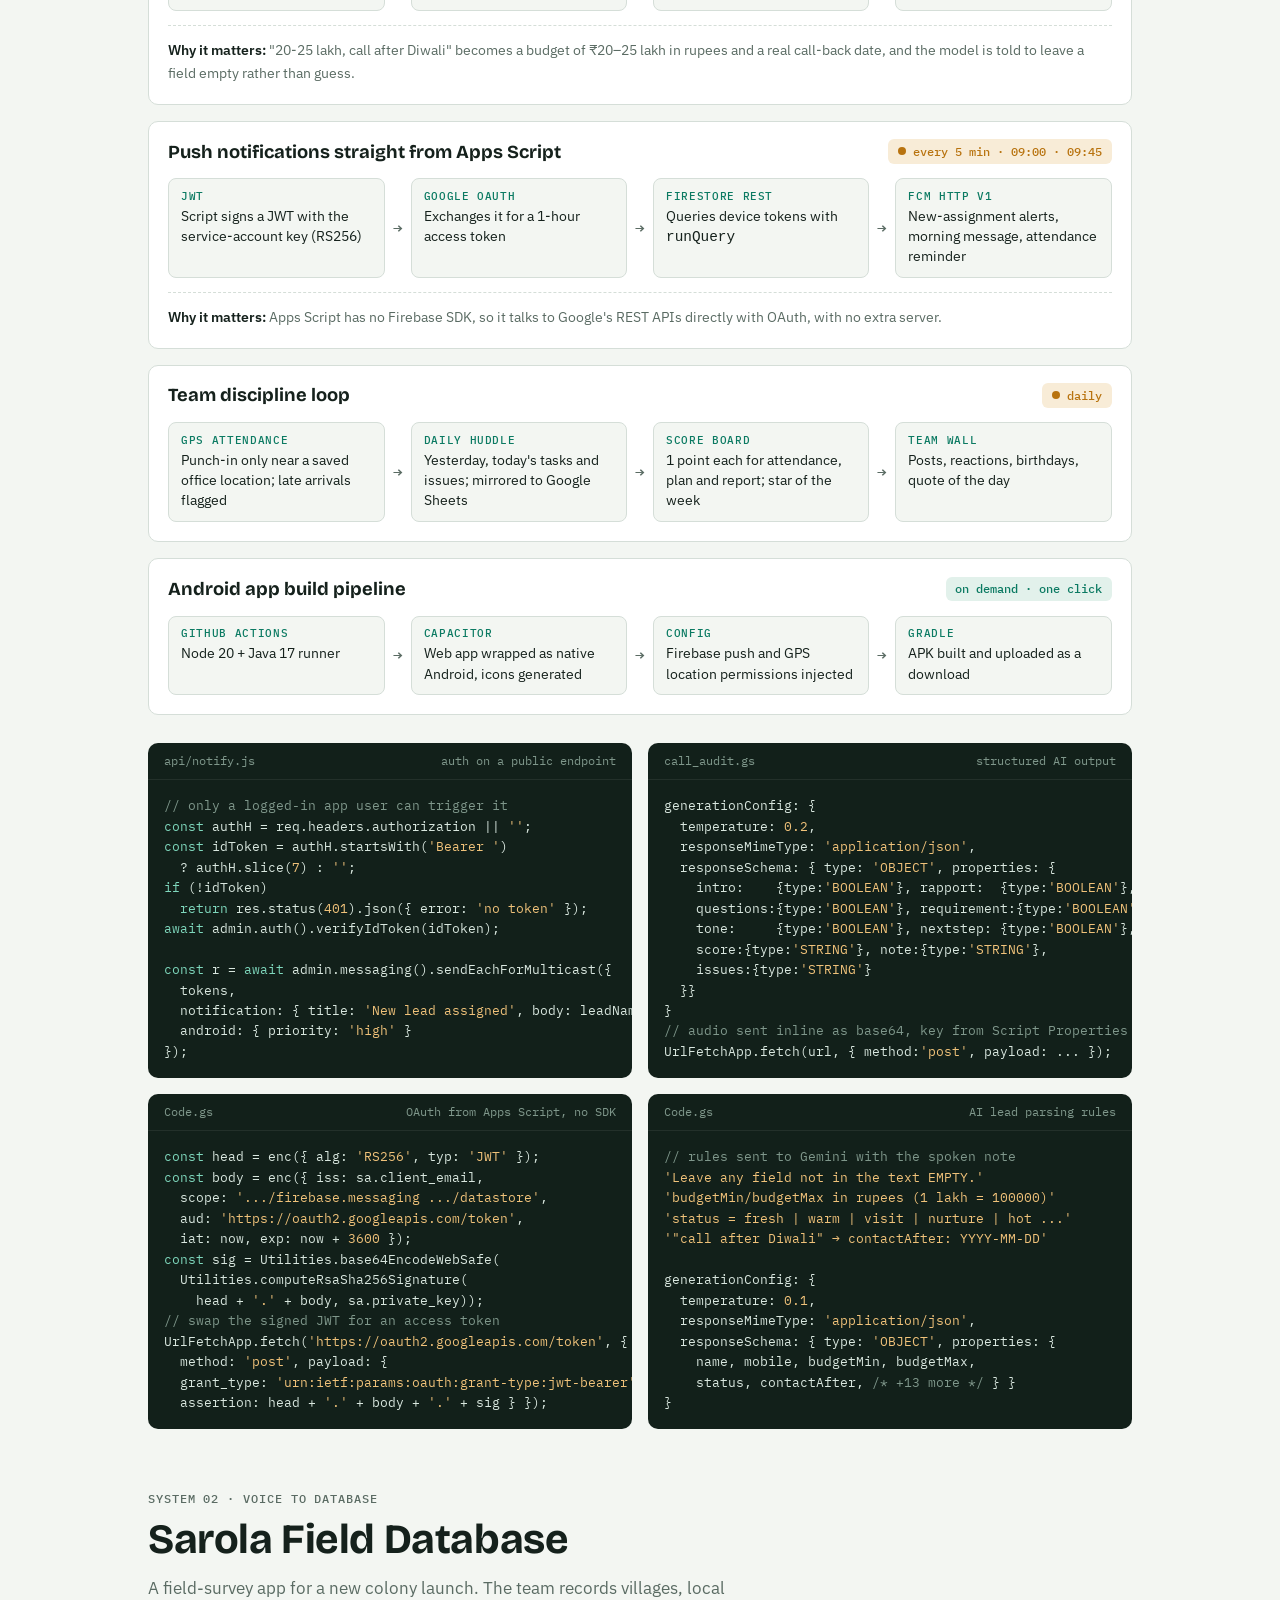
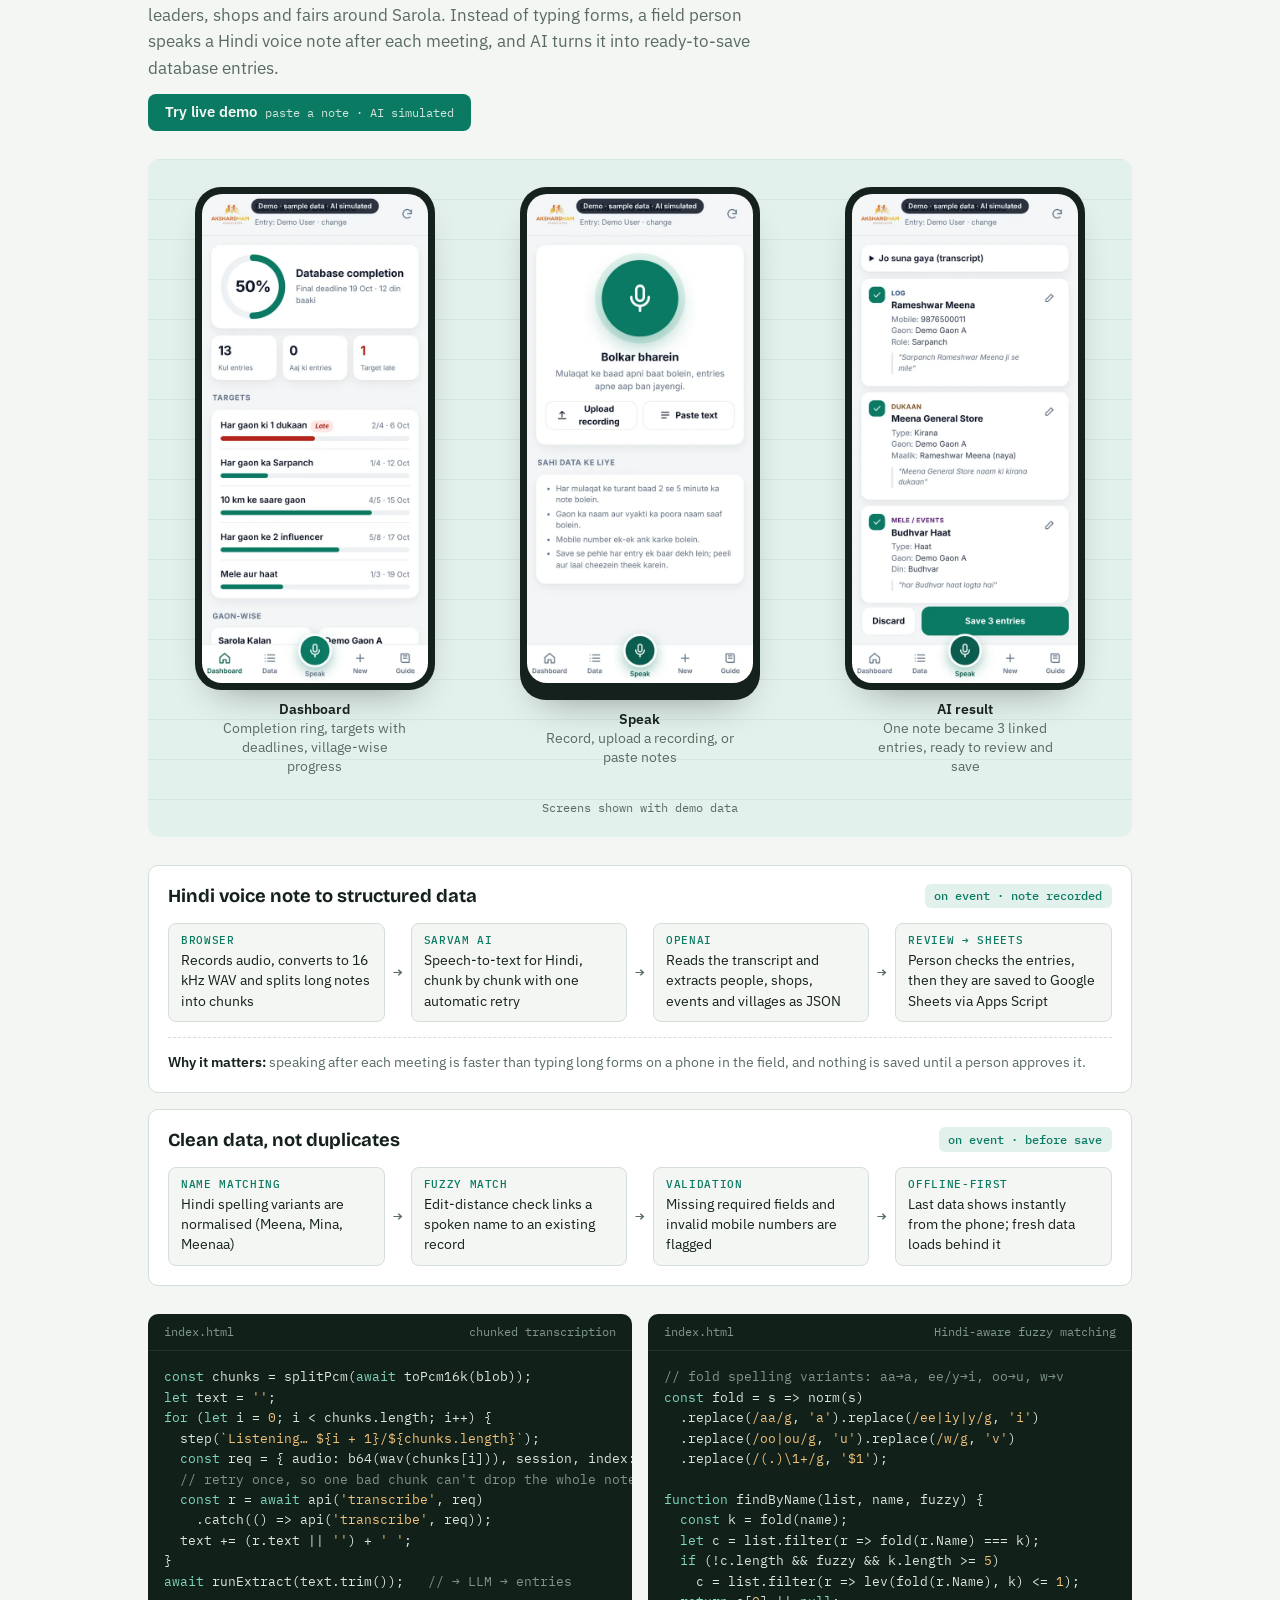
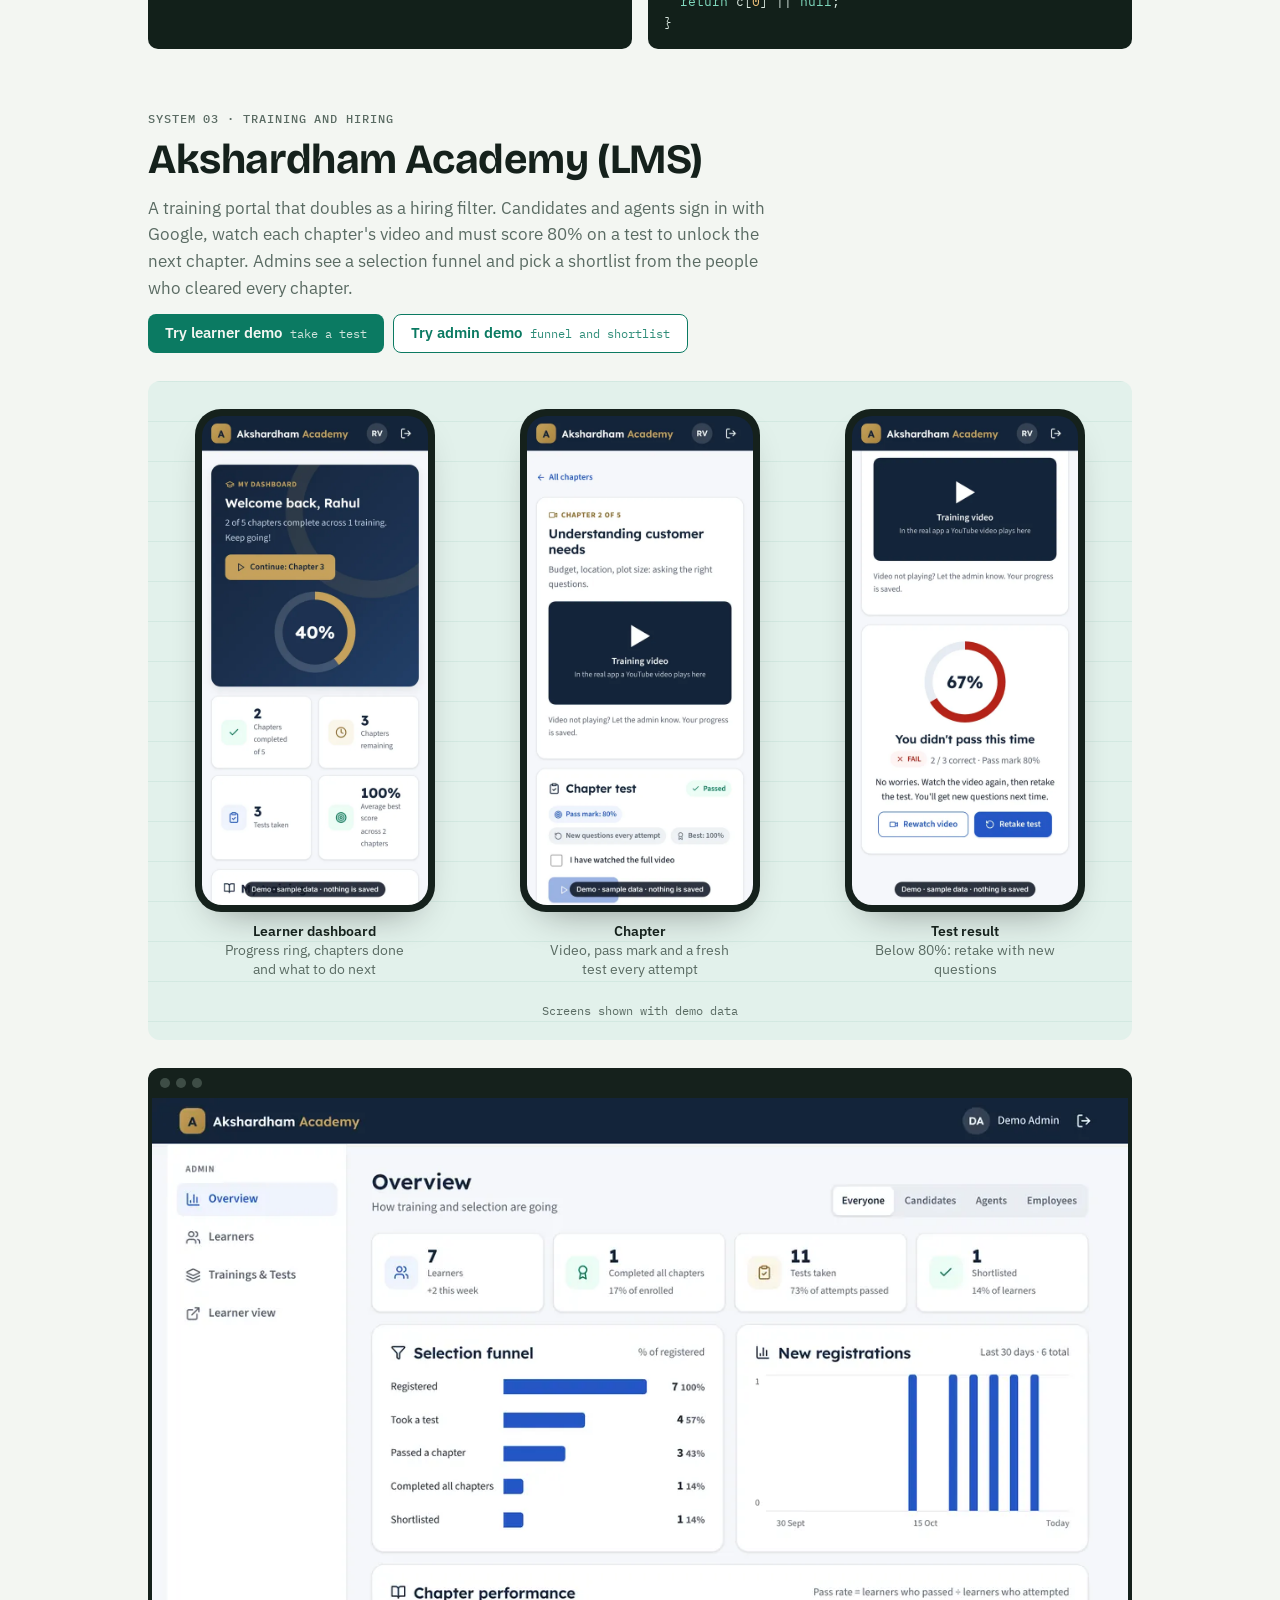
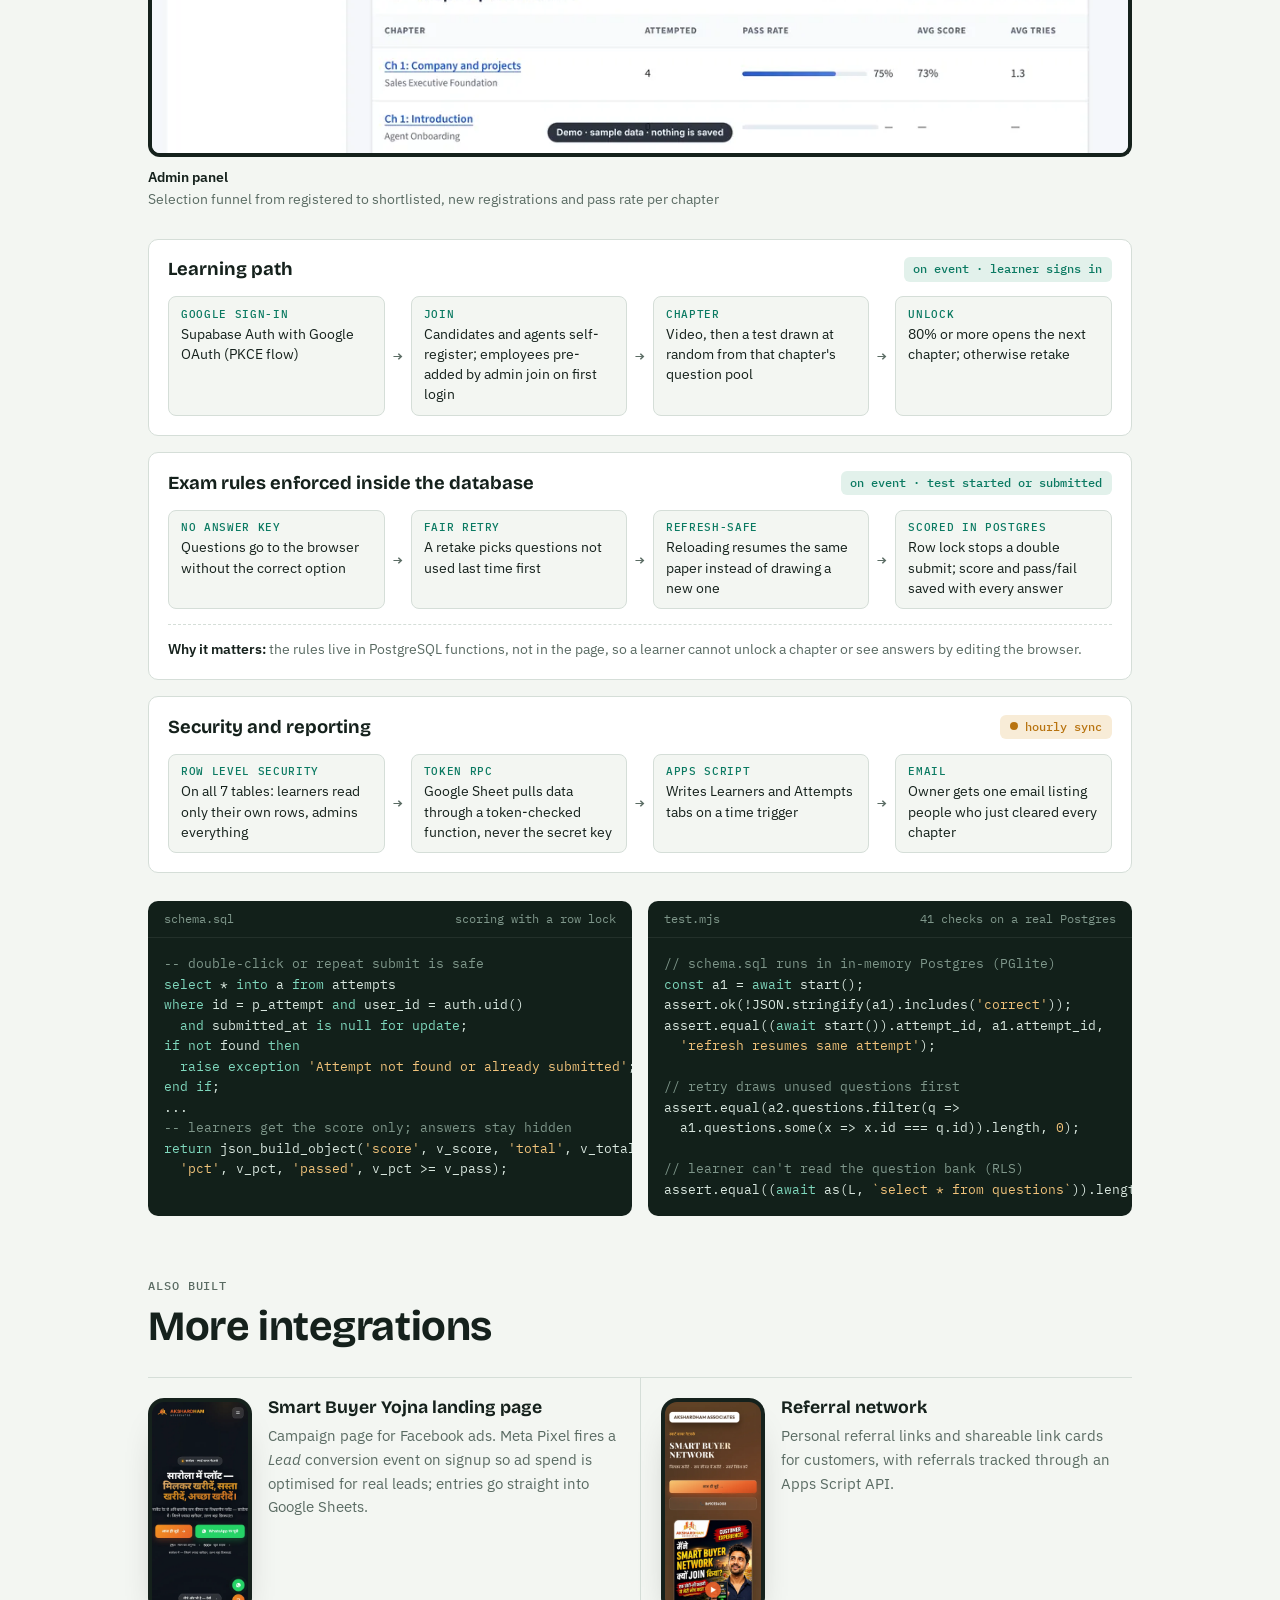
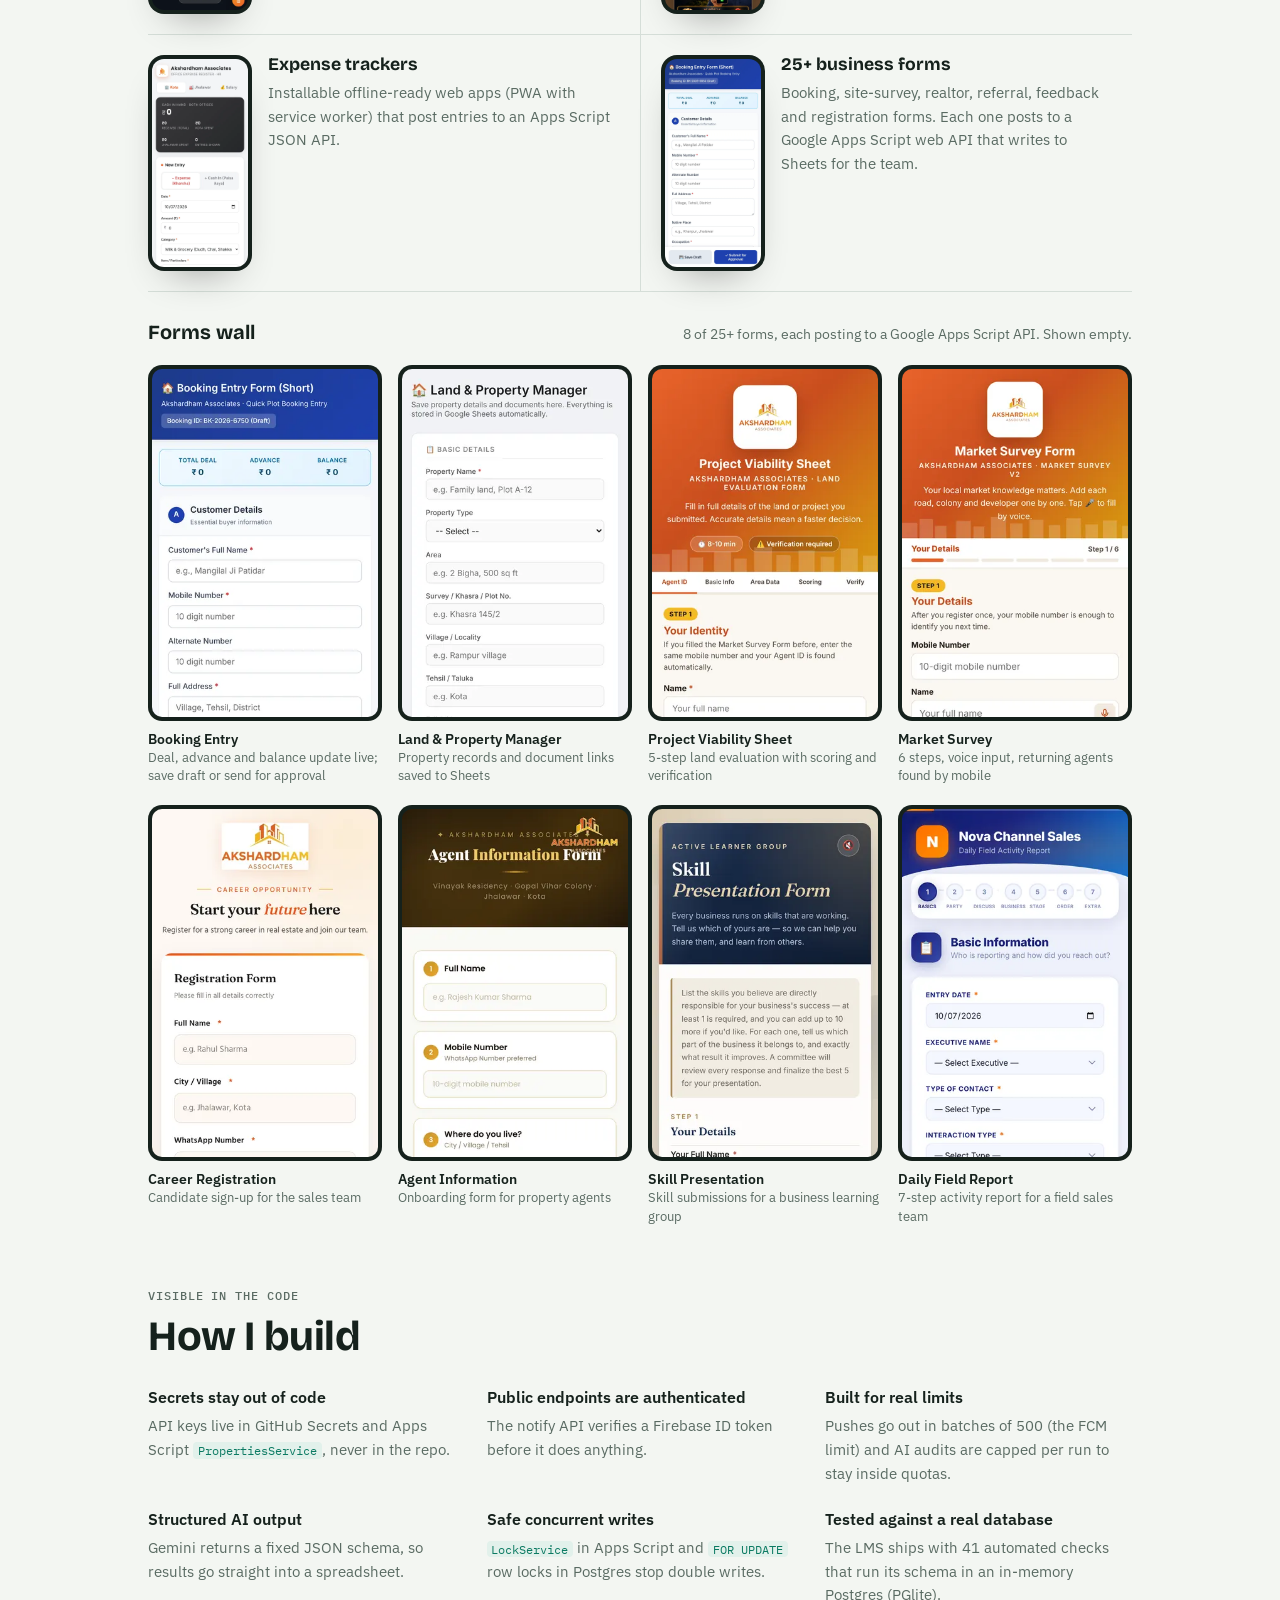
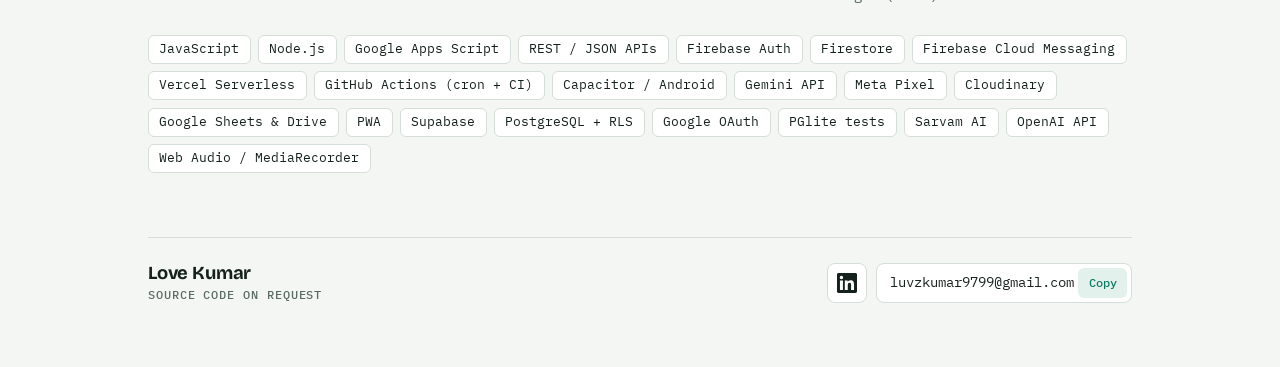
==== commit 241d42f4: "Add files via upload" ====
--- a/index.html
+++ b/index.html
@@ -192,6 +192,15 @@
 .fcard figcaption { font-size: .82rem; line-height: 1.4; color: var(--muted); }
 .fcard figcaption b { display: block; color: var(--fg); font-weight: 600; font-size: .9rem; }
 @media (max-width: 760px) { .fgrid { grid-template-columns: repeat(2, minmax(0, 1fr)); } }
+
+.demo-row { display: flex; flex-wrap: wrap; gap: .6rem; }
+.demo-btn.alt { background: var(--paper); color: var(--accent); border: 1.5px solid var(--accent); }
+.wide-shot { margin: 0; display: grid; gap: .6rem; }
+.wide-shot .browser { display: flex; gap: 6px; padding: 10px 12px; background: var(--fg); border-radius: 12px 12px 0 0; margin-bottom: -.6rem; }
+.wide-shot .browser span { width: 10px; height: 10px; border-radius: 50%; background: var(--muted); opacity: .6; }
+.wide-shot img { display: block; width: 100%; height: auto; border: 4px solid var(--fg); border-top: 0; border-radius: 0 0 12px 12px; }
+.wide-shot figcaption { font-size: .85rem; color: var(--muted); }
+.wide-shot figcaption b { display: block; color: var(--fg); font-weight: 600; }
 </style>
 </head>
 <body>
@@ -208,16 +217,17 @@
     </div>
     </div>
     <h1>Field sales, running on <em>autopilot</em>.</h1>
-    <p class="lede">Systems I built for <strong>Akshardham Associates</strong>, a plot and colony developer in Jhalawar, Rajasthan. They connect a mobile CRM, push notifications, Google Sheets and three AI services, so lead follow-ups, reminders, call quality checks and field-survey data entry happen without anyone remembering to do them.</p>
+    <p class="lede">Systems I built for <strong>Akshardham Associates</strong>, a plot and colony developer in Jhalawar, Rajasthan. They connect a mobile CRM, push notifications, Google Sheets and three AI services, so lead follow-ups, reminders, call quality checks, field-survey data entry and new-hire training happen without anyone remembering to do them.</p>
     <div class="stats">
-      <div class="stat"><b>12+</b><span>external services and APIs integrated</span></div>
-      <div class="stat"><b>3</b><span>scheduled jobs running on their own</span></div>
+      <div class="stat"><b>14+</b><span>external services and APIs integrated</span></div>
+      <div class="stat"><b>6</b><span>scheduled jobs running on their own</span></div>
       <div class="stat"><b>3</b><span>AI APIs wired into workflows (Gemini, Sarvam, OpenAI)</span></div>
       <div class="stat"><b>25+</b><span>data-capture forms wired to Sheets via API</span></div>
     </div>
     <nav class="toc" aria-label="Sections">
       <a href="#plot-crm">Plot CRM</a>
       <a href="#sarola">Sarola Field Database</a>
+      <a href="#lms">Academy LMS</a>
       <a href="#more">More integrations</a>
       <a href="#habits">How I build</a>
     </nav>
@@ -228,15 +238,18 @@
     <div class="sys-head">
       <div class="tag"><span class="label">System 01 · Sales CRM</span></div>
       <h2>Plot CRM</h2>
-      <p>A lead-management app for the sales team: Android app plus web app, real-time database, its own notification API, scheduled reminder jobs, and AI that scores every telecalling recording.</p>
+      <p>The sales team's daily app, Android and web. It manages leads from first call to booking, fills lead forms from a spoken note, scores every telecalling recording with AI, chases pending work with scheduled push reminders, and runs the team's attendance, standups and weekly score board.</p>
       <a class="demo-btn" href="plot-crm-demo/plot-crm-demo.html" target="_blank" rel="noopener">Try live demo <small>sample data · no login</small></a>
     </div>
 
 
     <div class="gallery" aria-label="Plot CRM screens">
-      <figure class="phone"><div class="frame"><img src="[data-uri]" alt="Plot CRM today screen with due follow-ups" width="390" height="844"></div><figcaption><b>Today</b>Follow-ups due today, one tap to call or WhatsApp</figcaption></figure>
-      <figure class="phone"><div class="frame"><img src="[data-uri]" alt="Lead detail screen showing AI call audit 5 of 6" width="390" height="844"></div><figcaption><b>Lead detail</b>AI audit of the call: score, checklist and coaching note</figcaption></figure>
-      <figure class="phone"><div class="frame"><img src="[data-uri]" alt="Kanban board of leads by stage" width="390" height="844"></div><figcaption><b>Pipeline board</b>Drag a lead from Fresh to Booked</figcaption></figure>
+      <figure class="phone"><div class="frame"><img src="[data-uri]" alt="Home dashboard with due count, alerts and funnel value" width="390" height="844"></div><figcaption><b>Home</b>Due today, alerts, pipeline value and quick actions in one place</figcaption></figure>
+      <figure class="phone"><div class="frame"><img src="[data-uri]" alt="Add lead form filled from a typed note" width="390" height="844"></div><figcaption><b>AI lead entry</b>Speak or type a note; AI fills the lead form</figcaption></figure>
+      <figure class="phone"><div class="frame"><img src="[data-uri]" alt="Lead detail screen showing AI call audit 5 of 6" width="390" height="844"></div><figcaption><b>Lead detail</b>AI audit of the call: score, checklist and coaching note</figcaption></figure>
+      <figure class="phone"><div class="frame"><img src="[data-uri]" alt="Funnel value dashboard showing weighted pipeline" width="390" height="844"></div><figcaption><b>Funnel value</b>Pipeline value weighted by each stage&#39;s win probability</figcaption></figure>
+      <figure class="phone"><div class="frame"><img src="[data-uri]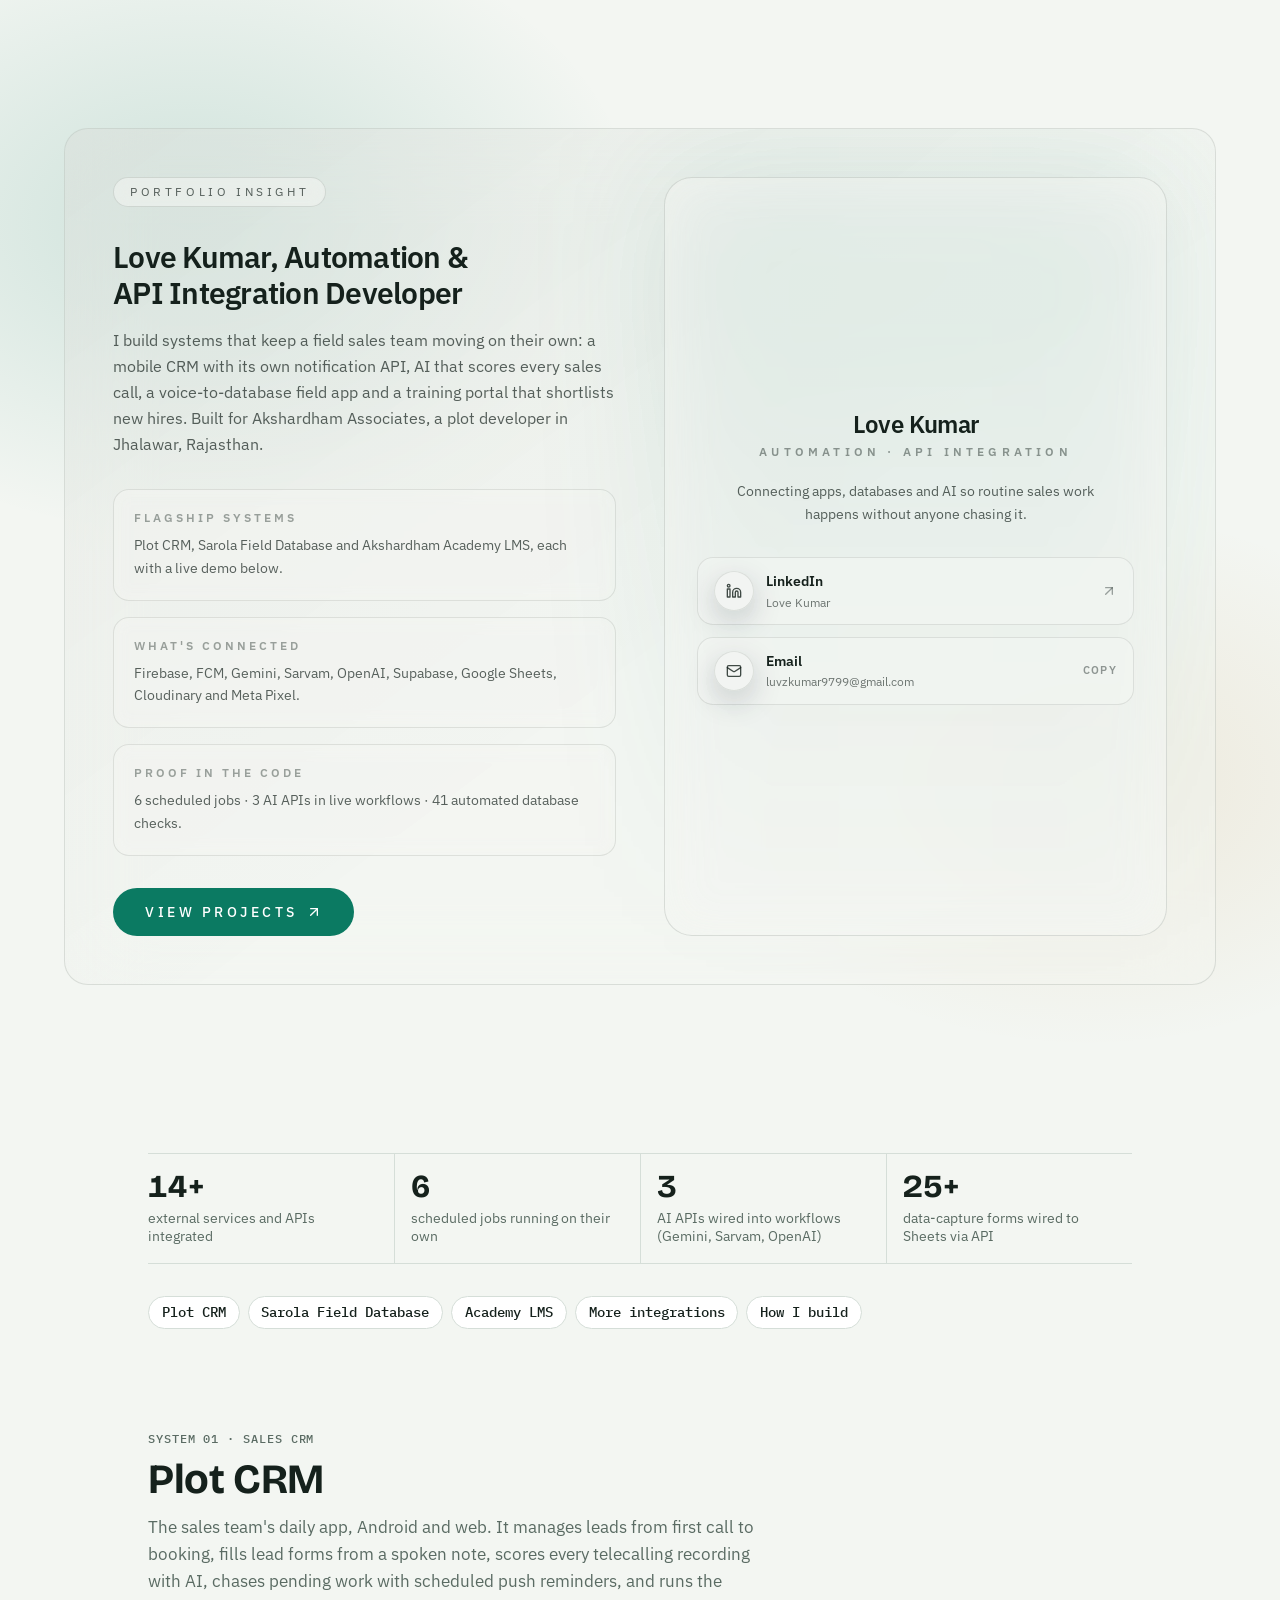
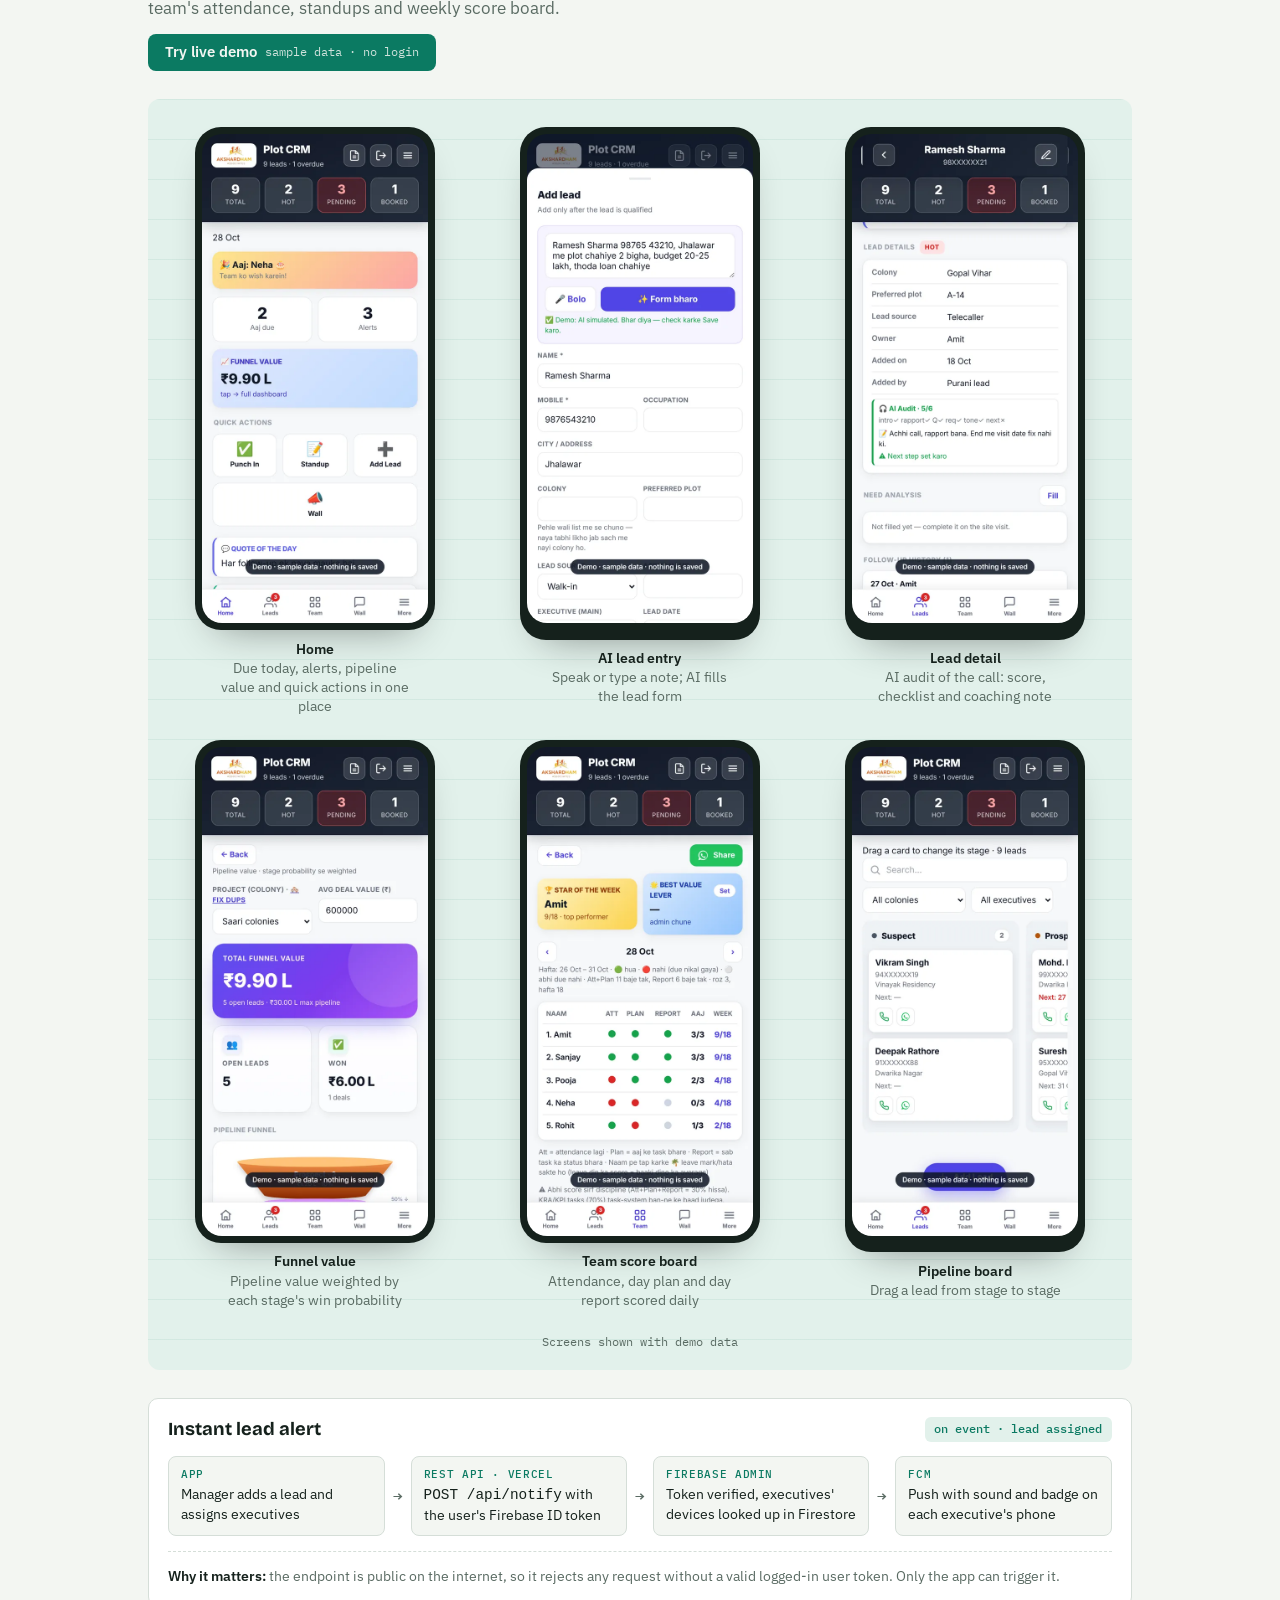
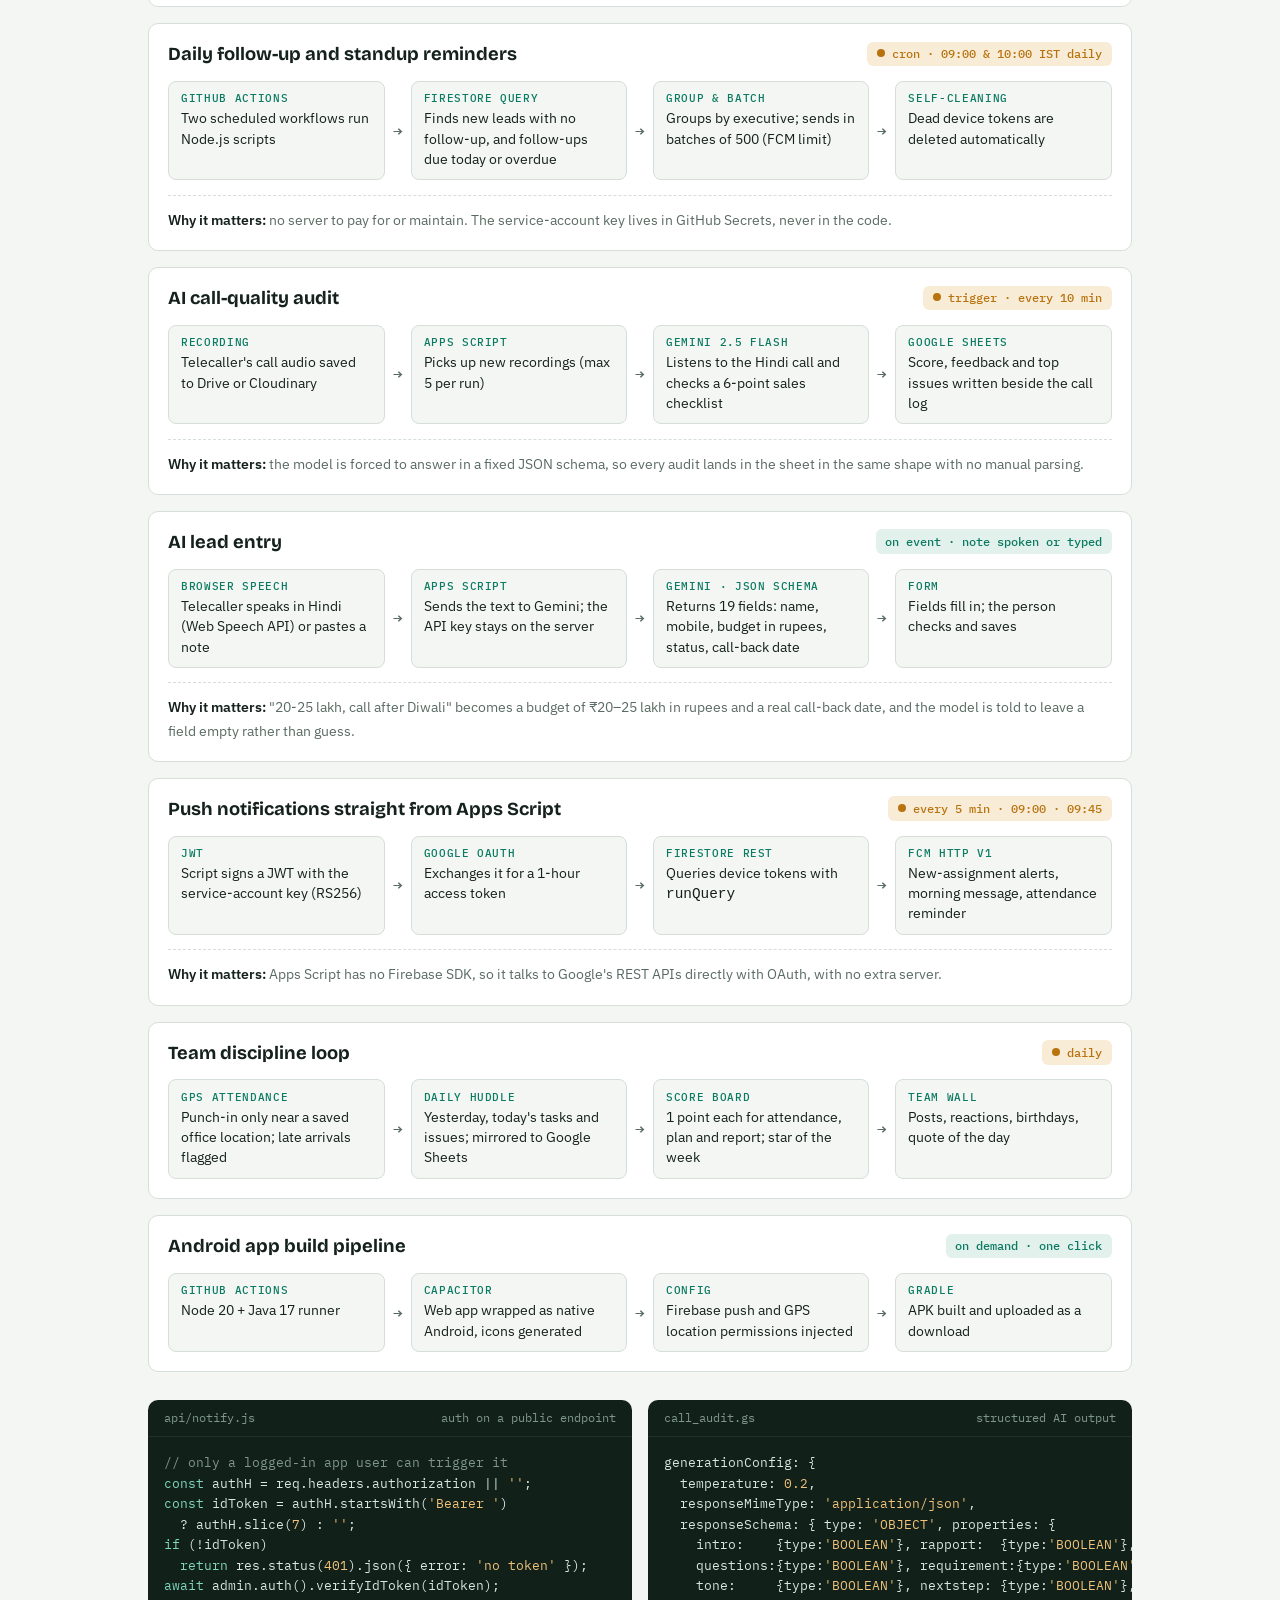
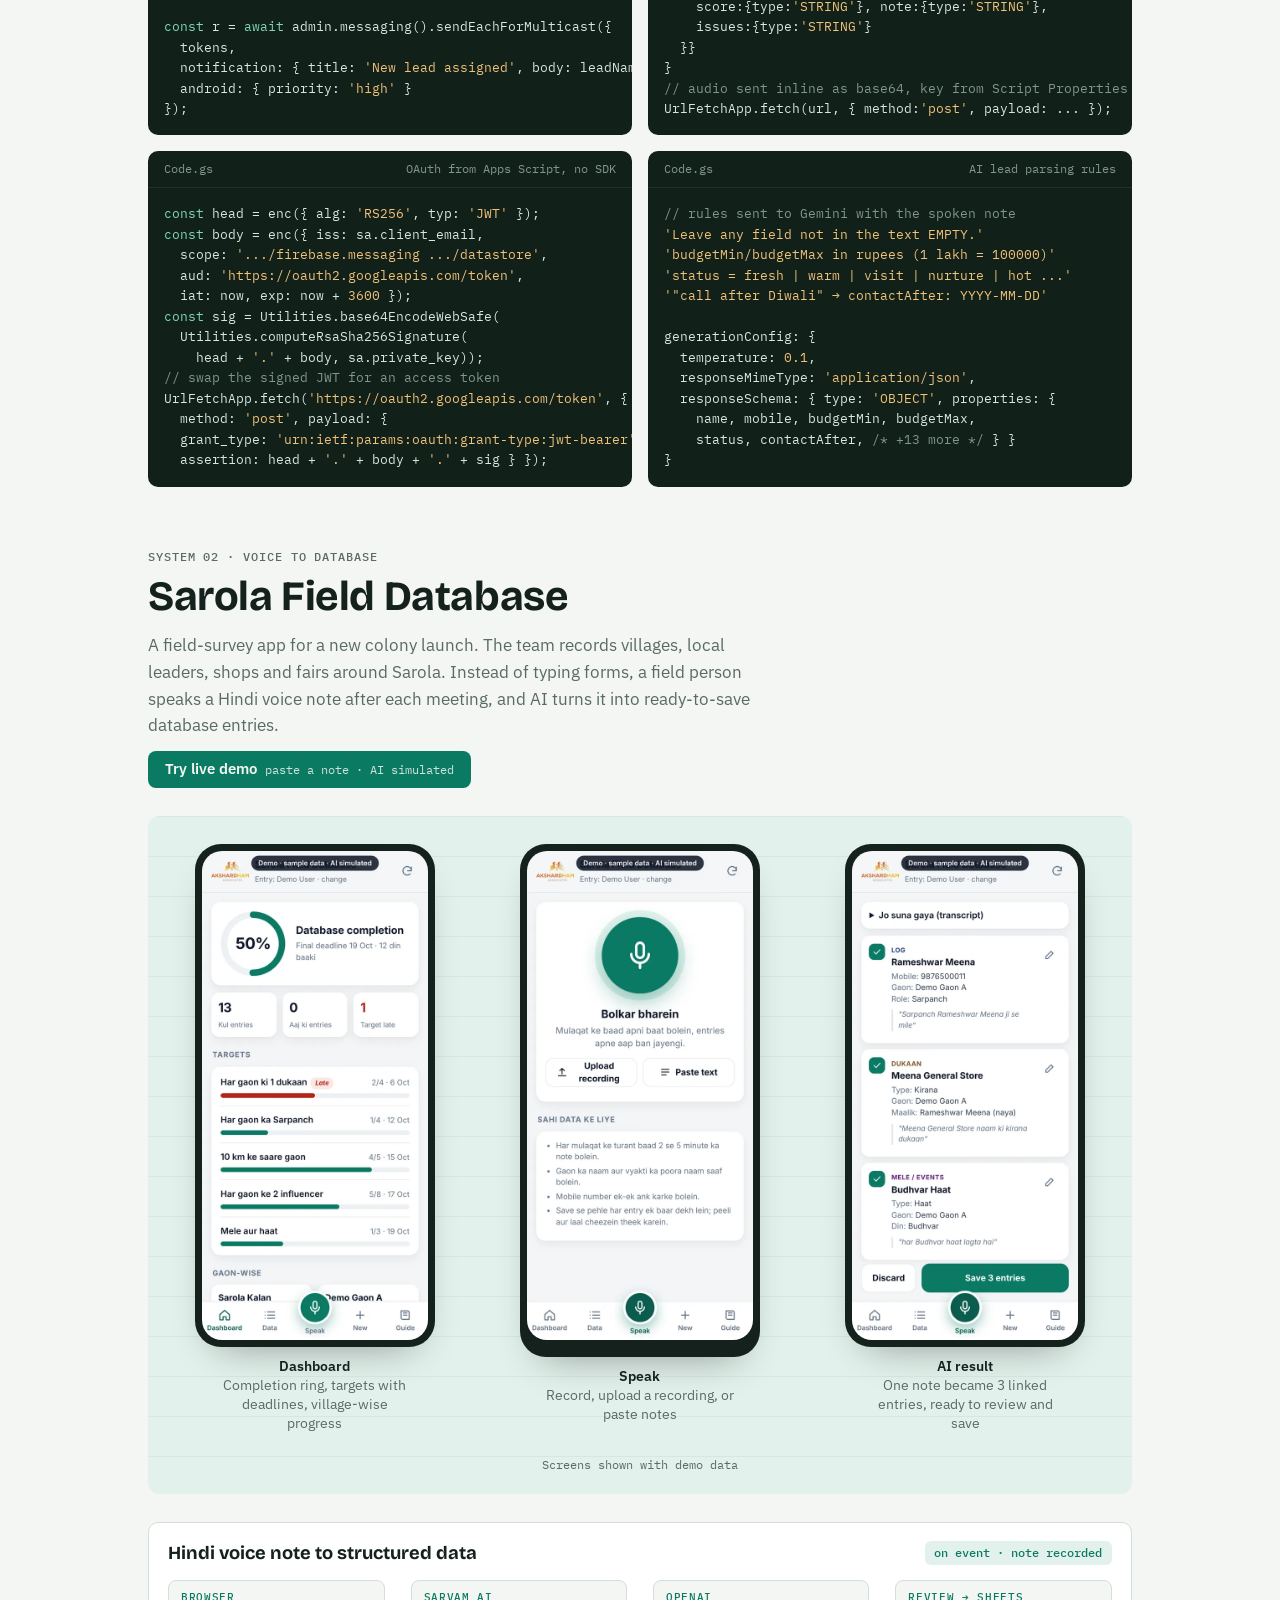
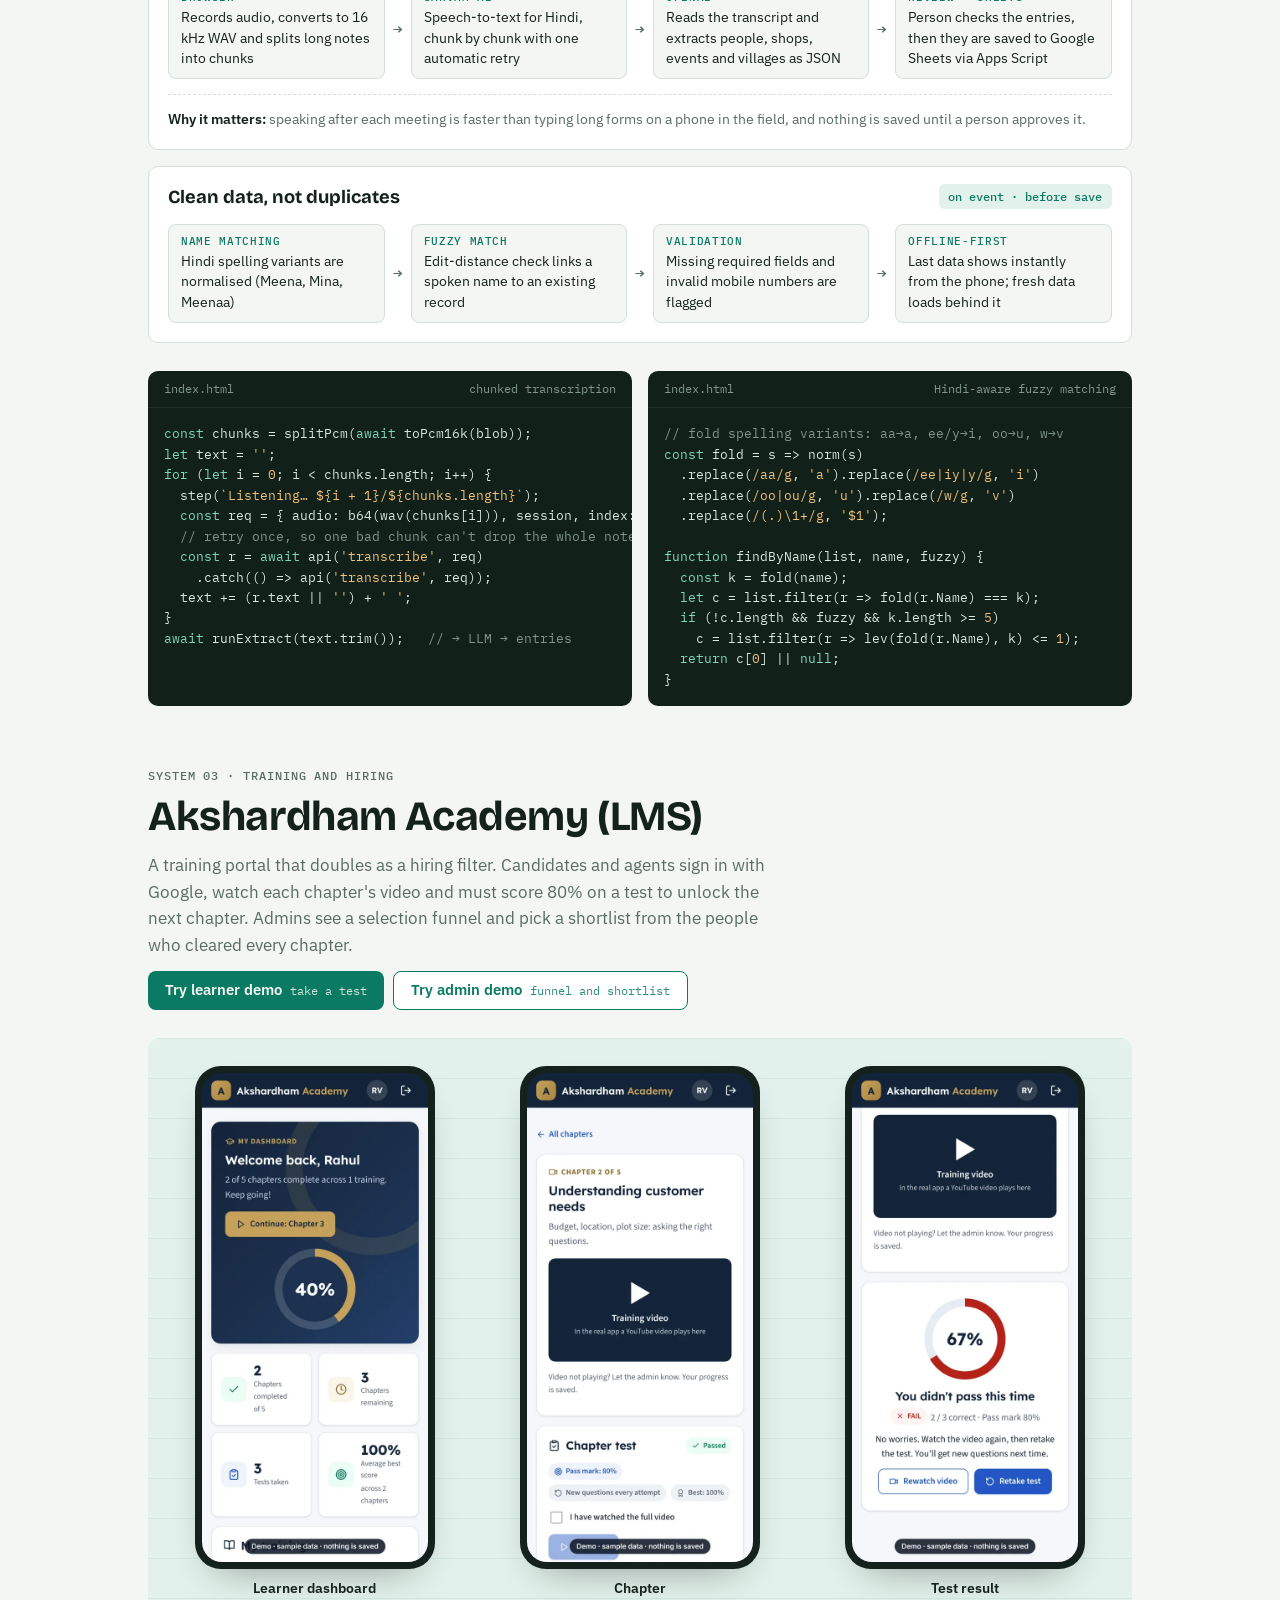
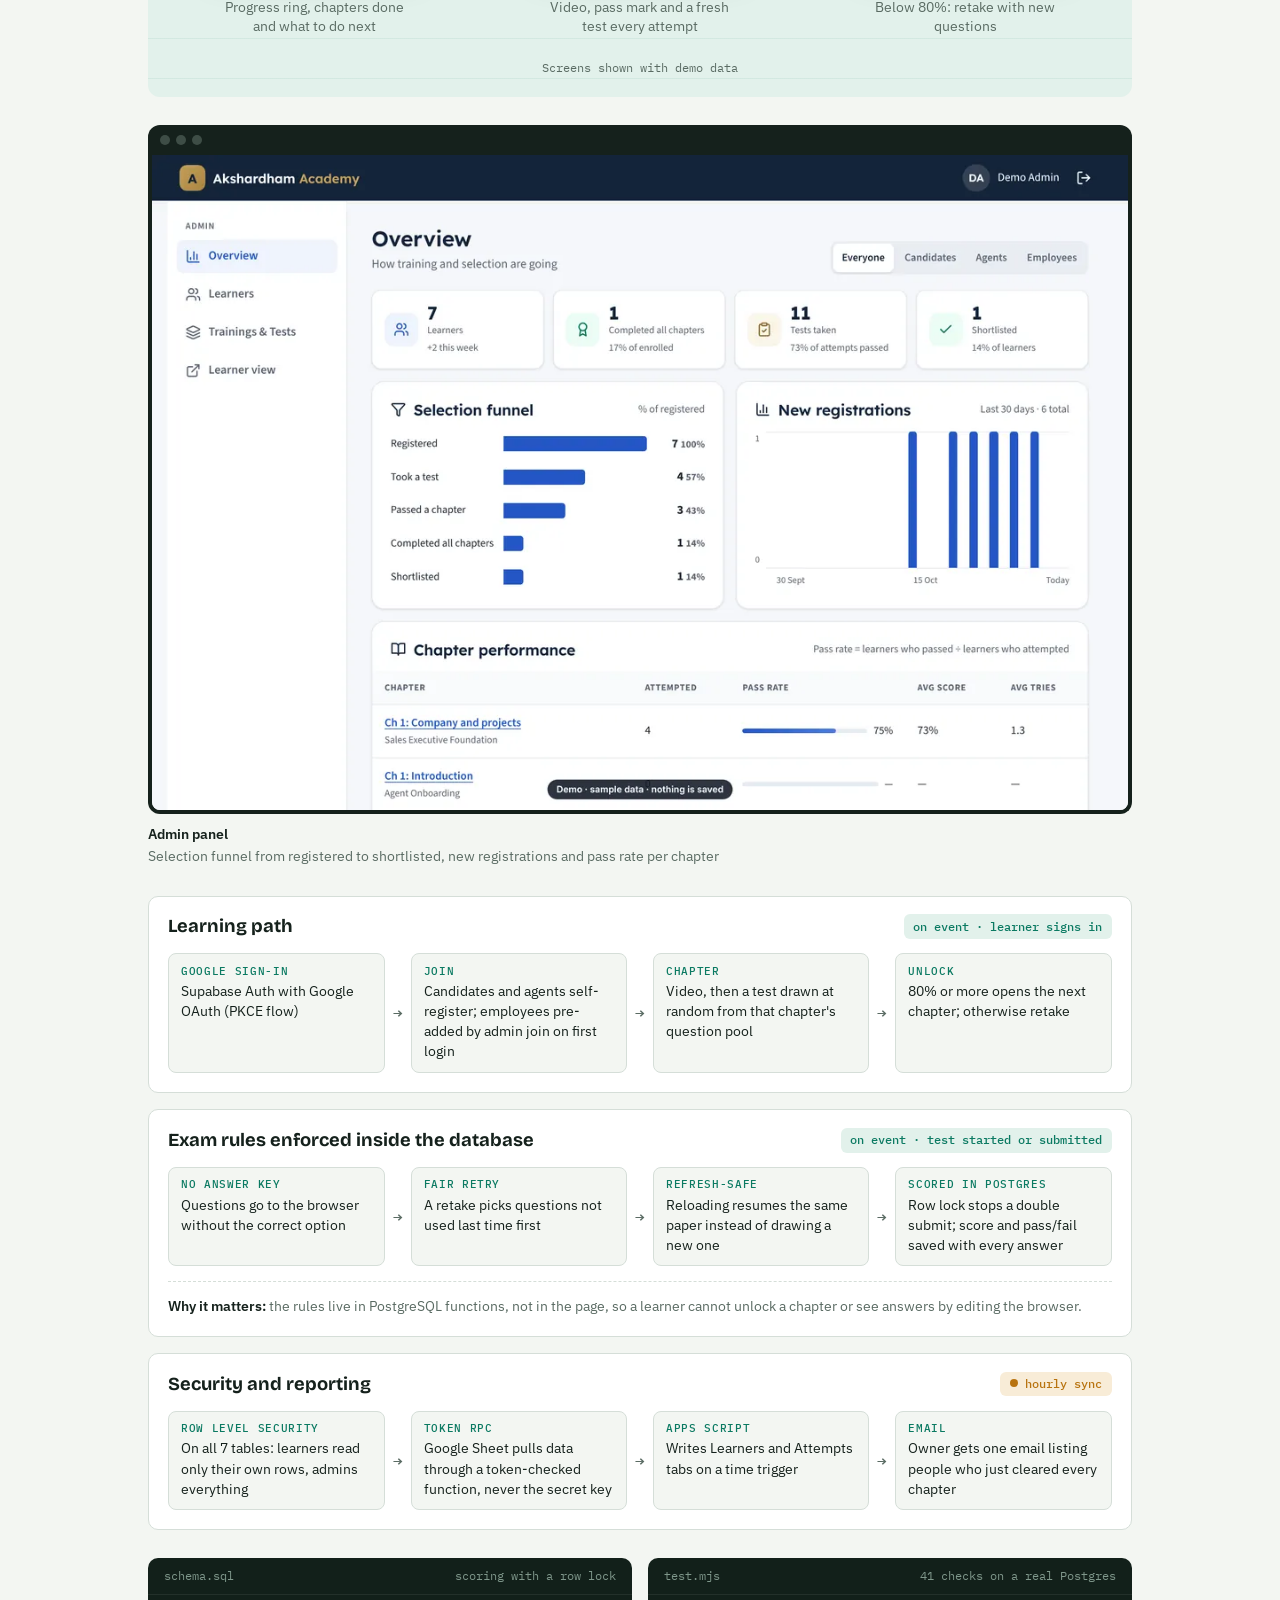
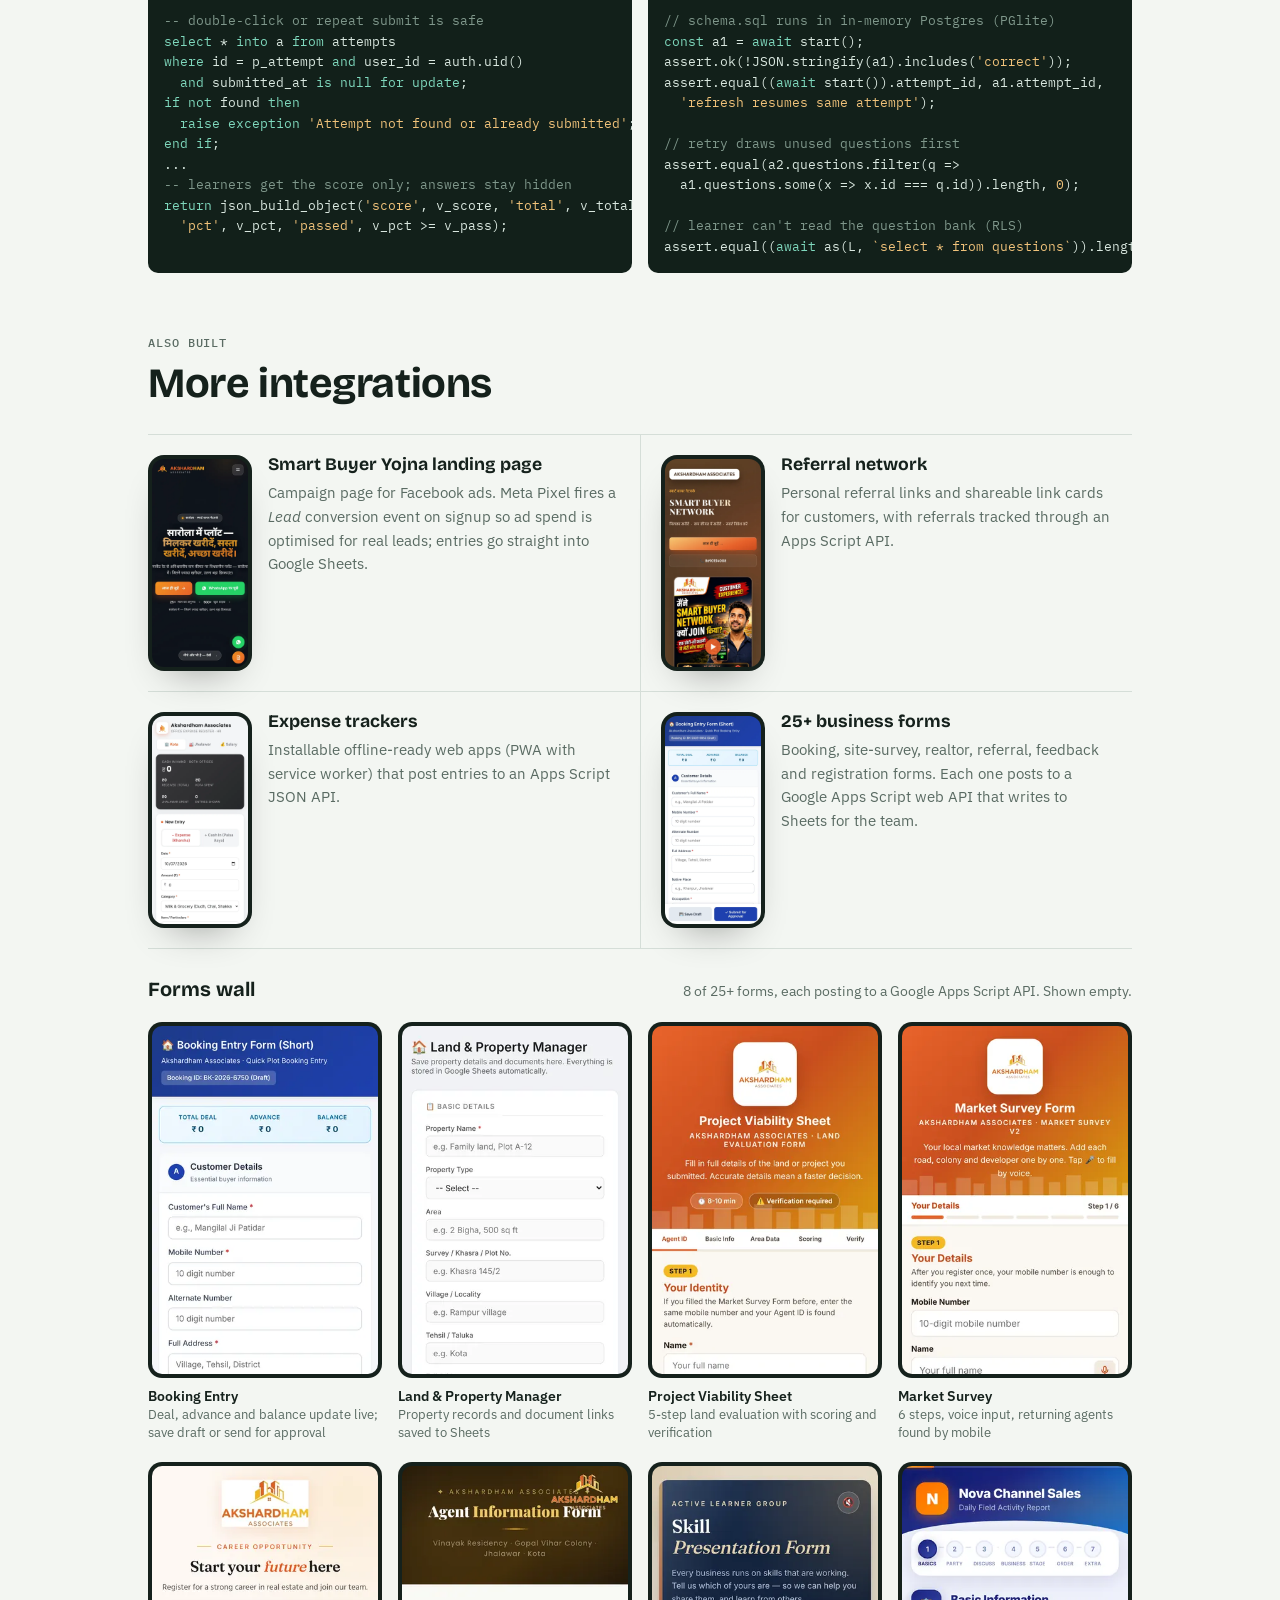
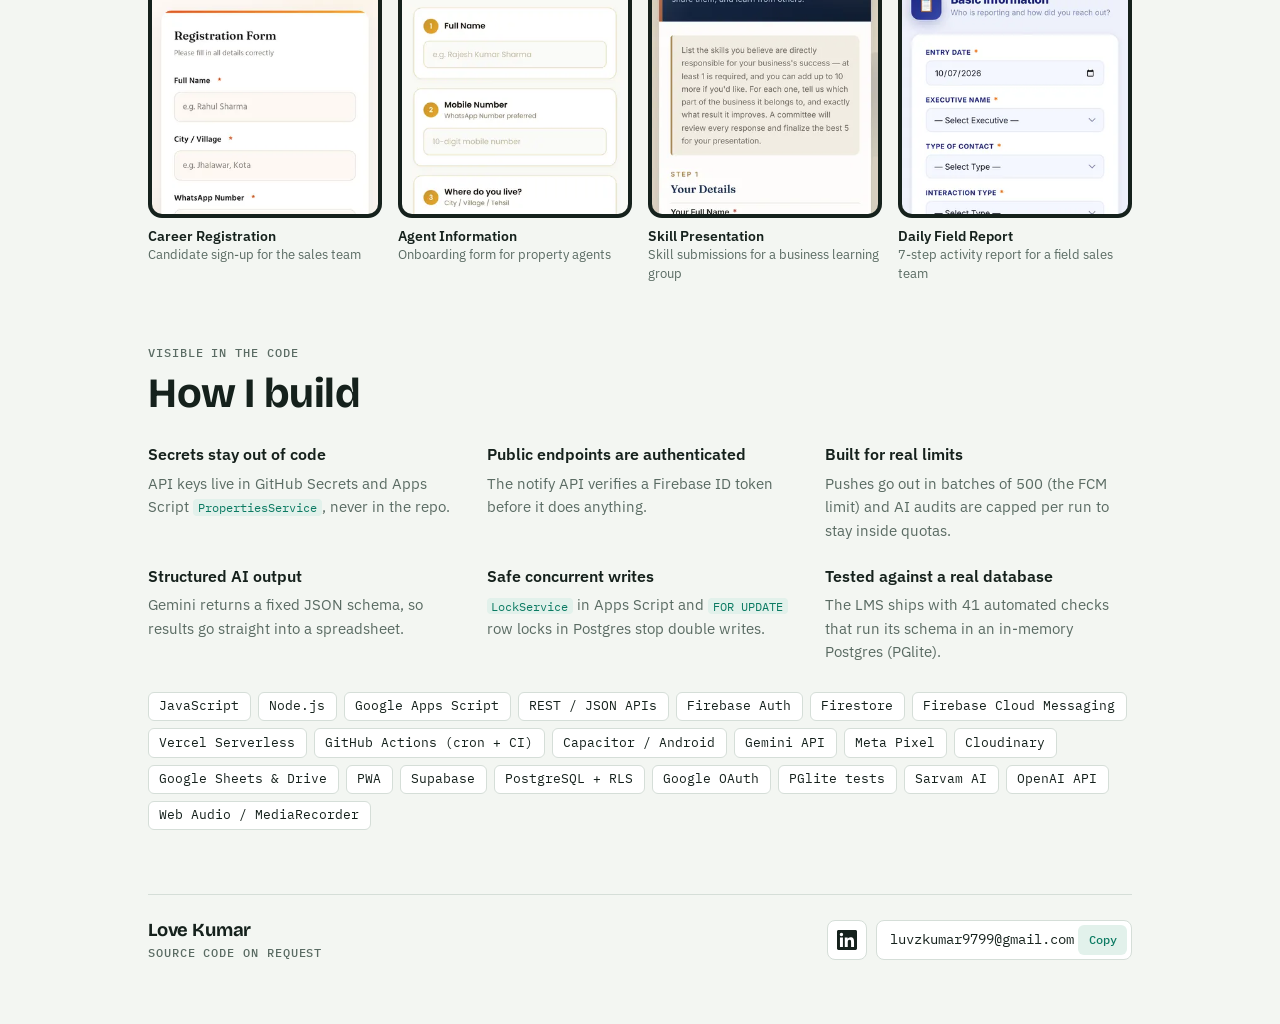
==== commit 52cf3600: "Add files via upload" ====
--- a/index.html
+++ b/index.html
@@ -201,6 +201,82 @@
 .wide-shot img { display: block; width: 100%; height: auto; border: 4px solid var(--fg); border-top: 0; border-radius: 0 0 12px 12px; }
 .wide-shot figcaption { font-size: .85rem; color: var(--muted); }
 .wide-shot figcaption b { display: block; color: var(--fg); font-weight: 600; }
+
+/* ── Glassmorphism portfolio block: same layout and Tailwind values as the React component, in plain CSS ── */
+:root { --bg-rgb: 243,246,242; --fg-rgb: 21,33,28; --primary-rgb: 11,122,98; --primary-fg: #ffffff; }
+@media (prefers-color-scheme: dark) { :root:not([data-theme="light"]) { --bg-rgb: 14,22,19; --fg-rgb: 227,236,231; --primary-rgb: 70,201,165; --primary-fg: #0e1613; } }
+:root[data-theme="dark"] { --bg-rgb: 14,22,19; --fg-rgb: 227,236,231; --primary-rgb: 70,201,165; --primary-fg: #0e1613; }
+
+.glass-hero { padding-block: 0 2.5rem; gap: 2rem; }
+.glass-hero::before { display: none; }
+/* section: relative min-h-screen overflow-hidden px-6 py-24 lg:py-32, container max-w-6xl */
+.gp-section { position: relative; width: min(72rem, calc(100vw - 32px)); margin-left: calc((100% - min(72rem, calc(100vw - 32px))) / 2); padding-block: 6rem; font-family: var(--body); }
+.gp-section::before { content: ""; position: absolute; inset: 0 calc(50% - 50vw); z-index: -1; pointer-events: none;
+  background: radial-gradient(40rem 28rem at 15% 20%, rgba(var(--primary-rgb), .16), transparent 70%),
+              radial-gradient(34rem 24rem at 85% 70%, rgba(184,115,15,.10), transparent 70%); }
+@media (min-width: 1024px) { .gp-section { padding-block: 8rem; } }
+
+/* card: rounded-3xl border border-border/50 bg-background/45 p-8 backdrop-blur-2xl md:p-12 */
+.gp-card { position: relative; overflow: hidden; border-radius: 1.5rem; border: 1px solid rgba(var(--fg-rgb), .12); background: rgba(var(--bg-rgb), .45); -webkit-backdrop-filter: blur(40px); backdrop-filter: blur(40px); padding: 2rem; }
+@media (min-width: 768px) { .gp-card { padding: 3rem; } }
+.gp-overlay { position: absolute; inset: 0; pointer-events: none; background: linear-gradient(to bottom right, rgba(var(--fg-rgb), .05), transparent 60%); }
+.gp-grid { position: relative; display: grid; gap: 3rem; }
+@media (min-width: 1024px) { .gp-grid { grid-template-columns: repeat(2, minmax(0, 1fr)); } }
+
+/* left column: space-y-8 */
+.gp-left { display: grid; gap: 2rem; align-content: start; min-width: 0; }
+.gp-badge { justify-self: start; display: inline-flex; align-items: center; border-radius: 999px; border: 1px solid rgba(var(--fg-rgb), .12); background: rgba(var(--bg-rgb), .55); padding: .375rem 1rem; font-size: .75rem; line-height: 1rem; letter-spacing: .3em; text-transform: uppercase; color: rgba(var(--fg-rgb), .7); -webkit-backdrop-filter: blur(8px); backdrop-filter: blur(8px); transition: background .2s; }
+.gp-badge:hover { background: rgba(var(--bg-rgb), .7); }
+.gp-intro { display: grid; gap: 1rem; }
+.glass-hero .gp-title { font: 600 1.5rem/2rem var(--body); letter-spacing: -.025em; color: rgb(var(--fg-rgb)); max-width: none; }
+@media (min-width: 768px) { .glass-hero .gp-title { font-size: 1.875rem; line-height: 2.25rem; } }
+.gp-text { max-width: 36rem; font-size: 1rem; line-height: 1.625; color: rgba(var(--fg-rgb), .7); }
+
+/* highlights: rounded-2xl border-border/40 bg-background/60 p-5, hover -4px + shadow-lg */
+.gp-highlights { display: grid; gap: 1rem; }
+.gp-hl { position: relative; overflow: hidden; border-radius: 1rem; border: 1px solid rgba(var(--fg-rgb), .10); background: rgba(var(--bg-rgb), .6); padding: 1.25rem; -webkit-backdrop-filter: blur(8px); backdrop-filter: blur(8px); display: grid; gap: .5rem; transition: transform .3s ease, border-color .3s ease, box-shadow .3s ease; }
+.gp-hl::before { content: ""; position: absolute; inset: 0; z-index: -1; opacity: 0; transition: opacity .3s; background: linear-gradient(to bottom right, rgba(var(--fg-rgb), .04), transparent); }
+.gp-hl:hover { transform: translateY(-4px); border-color: rgba(var(--fg-rgb), .16); box-shadow: 0 10px 15px -3px rgba(0,0,0,.1), 0 4px 6px -4px rgba(0,0,0,.1); }
+.gp-hl:hover::before { opacity: 1; }
+.gp-hl-k { font-size: .75rem; line-height: 1rem; font-weight: 600; letter-spacing: .25em; text-transform: uppercase; color: rgba(var(--fg-rgb), .4); }
+.gp-hl-v { font-size: .875rem; line-height: 1.625; color: rgba(var(--fg-rgb), .7); }
+
+/* CTA: h-12 rounded-full px-8 text-sm uppercase tracking-[0.25em] */
+.gp-btn { display: inline-flex; width: 100%; align-items: center; justify-content: center; gap: .5rem; height: 3rem; padding: 0 2rem; border-radius: 999px; background: rgb(var(--primary-rgb)); color: var(--primary-fg); font: 500 .875rem/1 var(--body); letter-spacing: .25em; text-transform: uppercase; text-decoration: none; transition: box-shadow .2s, filter .2s; }
+.gp-btn:hover { box-shadow: 0 10px 15px -3px rgba(var(--primary-rgb), .35); filter: brightness(1.06); }
+.gp-btn svg { width: 1rem; height: 1rem; fill: none; stroke: currentColor; stroke-width: 2; stroke-linecap: round; stroke-linejoin: round; }
+@media (min-width: 640px) { .gp-btn { width: auto; } }
+
+/* right column: glow + rounded-[28px] border bg-background/60 p-8 backdrop-blur-xl */
+.gp-right { position: relative; min-width: 0; }
+.gp-right-glow { position: absolute; inset: 0; border-radius: 32px; background: linear-gradient(to bottom, rgba(var(--primary-rgb), .15), transparent); filter: blur(64px); }
+.gp-profile { position: relative; height: 100%; display: flex; flex-direction: column; justify-content: center; gap: 2rem; overflow: hidden; border-radius: 28px; border: 1px solid rgba(var(--fg-rgb), .12); background: rgba(var(--bg-rgb), .6); padding: 2rem; -webkit-backdrop-filter: blur(24px); backdrop-filter: blur(24px); }
+.gp-profile-head { display: flex; flex-direction: column; align-items: center; text-align: center; gap: .25rem; }
+.gp-name { font: 600 1.5rem/2rem var(--body); letter-spacing: -.025em; color: rgb(var(--fg-rgb)); }
+.gp-role { font-size: .75rem; line-height: 1rem; font-weight: 600; letter-spacing: .35em; text-transform: uppercase; color: rgba(var(--fg-rgb), .45); }
+.gp-bio { margin-top: 1rem; max-width: 24rem; font-size: .875rem; line-height: 1.625; color: rgba(var(--fg-rgb), .7); }
+
+/* social rows: rounded-2xl border bg-background/70 px-4 py-3, icon h-10 w-10 */
+.gp-socials { display: flex; flex-direction: column; gap: .75rem; }
+.gp-social { all: unset; box-sizing: border-box; cursor: pointer; display: flex; align-items: center; justify-content: space-between; gap: .75rem; border-radius: 1rem; border: 1px solid rgba(var(--fg-rgb), .10); background: rgba(var(--bg-rgb), .7); padding: .75rem 1rem; text-align: left; transition: transform .2s, border-color .2s, background .2s, box-shadow .2s; }
+.gp-social:hover { transform: translateY(-2px); border-color: rgba(var(--fg-rgb), .16); background: rgba(var(--bg-rgb), .8); box-shadow: 0 4px 6px -1px rgba(0,0,0,.1), 0 2px 4px -2px rgba(0,0,0,.1); }
+.gp-social:active { transform: scale(.985); }
+.gp-social:focus-visible { outline: 2px solid rgb(var(--primary-rgb)); outline-offset: 3px; }
+.gp-social-l { display: flex; align-items: center; gap: .75rem; min-width: 0; }
+.gp-social-l b { display: block; font-size: .875rem; font-weight: 600; color: rgb(var(--fg-rgb)); }
+.gp-social-l small { display: block; font-size: .75rem; color: rgba(var(--fg-rgb), .6); overflow-wrap: break-word; }
+.gp-ic { flex: none; display: flex; width: 2.5rem; height: 2.5rem; align-items: center; justify-content: center; border-radius: 999px; border: 1px solid rgba(var(--fg-rgb), .10); background: rgba(var(--bg-rgb), .7); color: rgba(var(--fg-rgb), .8); box-shadow: 0 10px 30px rgba(15,23,42,.2); transition: box-shadow .2s; }
+.gp-social:hover .gp-ic { box-shadow: 0 10px 30px rgba(15,23,42,.3); }
+.gp-ic svg, .gp-arr { width: 1rem; height: 1rem; fill: none; stroke: currentColor; stroke-width: 2; stroke-linecap: round; stroke-linejoin: round; }
+.gp-arr { flex: none; color: rgba(var(--fg-rgb), .4); transition: transform .2s, color .2s; }
+.gp-social:hover .gp-arr { transform: translate(2px, -2px); color: rgba(var(--fg-rgb), .7); }
+.copy-state { flex: none; font-size: .7rem; font-weight: 600; letter-spacing: .12em; text-transform: uppercase; color: rgba(var(--fg-rgb), .45); }
+
+/* motion: fade-up like the framer-motion variants (y 40 → 0 for the card, 20 → 0 for children) */
+.gp-in { animation: gp-up .5s cubic-bezier(.16,1,.3,1) both; animation-delay: var(--d, 0s); }
+.gp-card.gp-in { animation-duration: .6s; --rise: 40px; }
+@keyframes gp-up { from { opacity: 0; transform: translateY(var(--rise, 20px)); } to { opacity: 1; transform: none; } }
+@media (prefers-reduced-motion: reduce) { .gp-in { animation: none; } .gp-hl, .gp-social, .gp-btn { transition: none; } }
 </style>
 </head>
 <body>
@@ -208,16 +284,74 @@
 
 <div class="wrap">
 
-  <header class="hero">
-    <div class="who">
-      <div class="name">Love Kumar<span>Automation &amp; API integration</span></div>
-      <div class="contact">
-      <a class="li" href="https://www.linkedin.com/in/lovekumartailor/" target="_blank" rel="noopener" aria-label="Love Kumar on LinkedIn" title="LinkedIn"><svg width="20" height="20" viewBox="0 0 24 24" aria-hidden="true"><path fill="currentColor" d="M20.45 20.45h-3.55v-5.57c0-1.33-.03-3.04-1.85-3.04-1.86 0-2.14 1.45-2.14 2.95v5.66H9.35V9h3.41v1.56h.05c.48-.9 1.64-1.85 3.37-1.85 3.6 0 4.27 2.37 4.27 5.46v6.28zM5.34 7.43a2.06 2.06 0 1 1 0-4.12 2.06 2.06 0 0 1 0 4.12zM7.12 20.45H3.56V9h3.56v11.45zM22.22 0H1.77C.79 0 0 .77 0 1.73v20.54C0 23.23.79 24 1.77 24h20.45c.98 0 1.78-.77 1.78-1.73V1.73C24 .77 23.2 0 22.22 0z"/></svg></a>
-      <span class="mail"><span class="addr" id="mailaddr">luvzkumar9799@gmail.com</span><button type="button" class="copy" data-copy="luvzkumar9799@gmail.com">Copy</button></span>
-    </div>
-    </div>
-    <h1>Field sales, running on <em>autopilot</em>.</h1>
-    <p class="lede">Systems I built for <strong>Akshardham Associates</strong>, a plot and colony developer in Jhalawar, Rajasthan. They connect a mobile CRM, push notifications, Google Sheets and three AI services, so lead follow-ups, reminders, call quality checks, field-survey data entry and new-hire training happen without anyone remembering to do them.</p>
+  <header class="hero glass-hero">
+    <div class="gp-section">
+      <div class="gp-card gp-in">
+        <div class="gp-overlay" aria-hidden="true"></div>
+        <div class="gp-grid">
+          <!-- Left column: main content -->
+          <div class="gp-left">
+            <span class="gp-badge">Portfolio Insight</span>
+
+            <div class="gp-intro">
+              <h1 class="gp-title gp-in" style="--d:.1s">Love Kumar, Automation &amp; API Integration Developer</h1>
+              <p class="gp-text gp-in" style="--d:.2s">I build systems that keep a field sales team moving on their own: a mobile CRM with its own notification API, AI that scores every sales call, a voice-to-database field app and a training portal that shortlists new hires. Built for Akshardham Associates, a plot developer in Jhalawar, Rajasthan.</p>
+            </div>
+
+            <div class="gp-highlights">
+              <div class="gp-hl gp-in" style="--d:0s">
+                <p class="gp-hl-k">Flagship systems</p>
+                <p class="gp-hl-v">Plot CRM, Sarola Field Database and Akshardham Academy LMS, each with a live demo below.</p>
+              </div>
+              <div class="gp-hl gp-in" style="--d:.1s">
+                <p class="gp-hl-k">What's connected</p>
+                <p class="gp-hl-v">Firebase, FCM, Gemini, Sarvam, OpenAI, Supabase, Google Sheets, Cloudinary and Meta Pixel.</p>
+              </div>
+              <div class="gp-hl gp-in" style="--d:.2s">
+                <p class="gp-hl-k">Proof in the code</p>
+                <p class="gp-hl-v">6 scheduled jobs · 3 AI APIs in live workflows · 41 automated database checks.</p>
+              </div>
+            </div>
+
+            <div class="gp-cta gp-in" style="--d:.3s">
+              <a class="gp-btn" href="#plot-crm">View projects
+                <svg viewBox="0 0 24 24" aria-hidden="true"><path d="M7 7h10v10"/><path d="M7 17 17 7"/></svg>
+              </a>
+            </div>
+          </div>
+
+          <!-- Right column: profile card -->
+          <div class="gp-right">
+            <div class="gp-right-glow" aria-hidden="true"></div>
+            <div class="gp-profile">
+              <div class="gp-profile-head">
+                <h2 class="gp-name gp-in" style="--d:.2s">Love Kumar</h2>
+                <p class="gp-role gp-in" style="--d:.2s">Automation · API Integration</p>
+                <p class="gp-bio gp-in" style="--d:.3s">Connecting apps, databases and AI so routine sales work happens without anyone chasing it.</p>
+              </div>
+
+              <div class="gp-socials">
+                <a class="gp-social gp-in" style="--d:.35s" href="https://www.linkedin.com/in/lovekumartailor/" target="_blank" rel="noopener noreferrer">
+                  <span class="gp-social-l">
+                    <span class="gp-ic"><svg viewBox="0 0 24 24" aria-hidden="true"><path d="M16 8a6 6 0 0 1 6 6v7h-4v-7a2 2 0 0 0-4 0v7h-4v-7a6 6 0 0 1 6-6z"/><rect x="2" y="9" width="4" height="12"/><circle cx="4" cy="4" r="2"/></svg></span>
+                    <span><b>LinkedIn</b><small>Love Kumar</small></span>
+                  </span>
+                  <svg class="gp-arr" viewBox="0 0 24 24" aria-hidden="true"><path d="M7 7h10v10"/><path d="M7 17 17 7"/></svg>
+                </a>
+                <button type="button" class="gp-social gp-in" style="--d:.43s" data-copy-mail="luvzkumar9799@gmail.com">
+                  <span class="gp-social-l">
+                    <span class="gp-ic"><svg viewBox="0 0 24 24" aria-hidden="true"><rect x="2" y="4" width="20" height="16" rx="2"/><path d="m22 7-8.97 5.7a1.94 1.94 0 0 1-2.06 0L2 7"/></svg></span>
+                    <span><b>Email</b><small class="mail-addr">luvzkumar9799@<wbr>gmail.com</small></span>
+                  </span>
+                  <span class="copy-state">Copy</span>
+                </button>
+              </div>
+            </div>
+          </div>
+        </div>
+      </div>
+    </div>
+
     <div class="stats">
       <div class="stat"><b>14+</b><span>external services and APIs integrated</span></div>
       <div class="stat"><b>6</b><span>scheduled jobs running on their own</span></div>
@@ -679,5 +813,13 @@
 }));
 </script>
 
+<script>
+document.querySelectorAll('[data-copy-mail]').forEach(b => b.addEventListener('click', () => {
+  const v = b.dataset.copyMail, st = b.querySelector('.copy-state');
+  const done = t => { st.textContent = t; setTimeout(() => { st.textContent = 'Copy'; }, 1600); };
+  const pick = () => { const r = document.createRange(); r.selectNodeContents(b.querySelector('.mail-addr')); const sel = getSelection(); sel.removeAllRanges(); sel.addRange(r); done('Selected'); };
+  try { navigator.clipboard.writeText(v).then(() => done('Copied'), pick); } catch (e) { pick(); }
+}));
+</script>
 </body>
 </html>
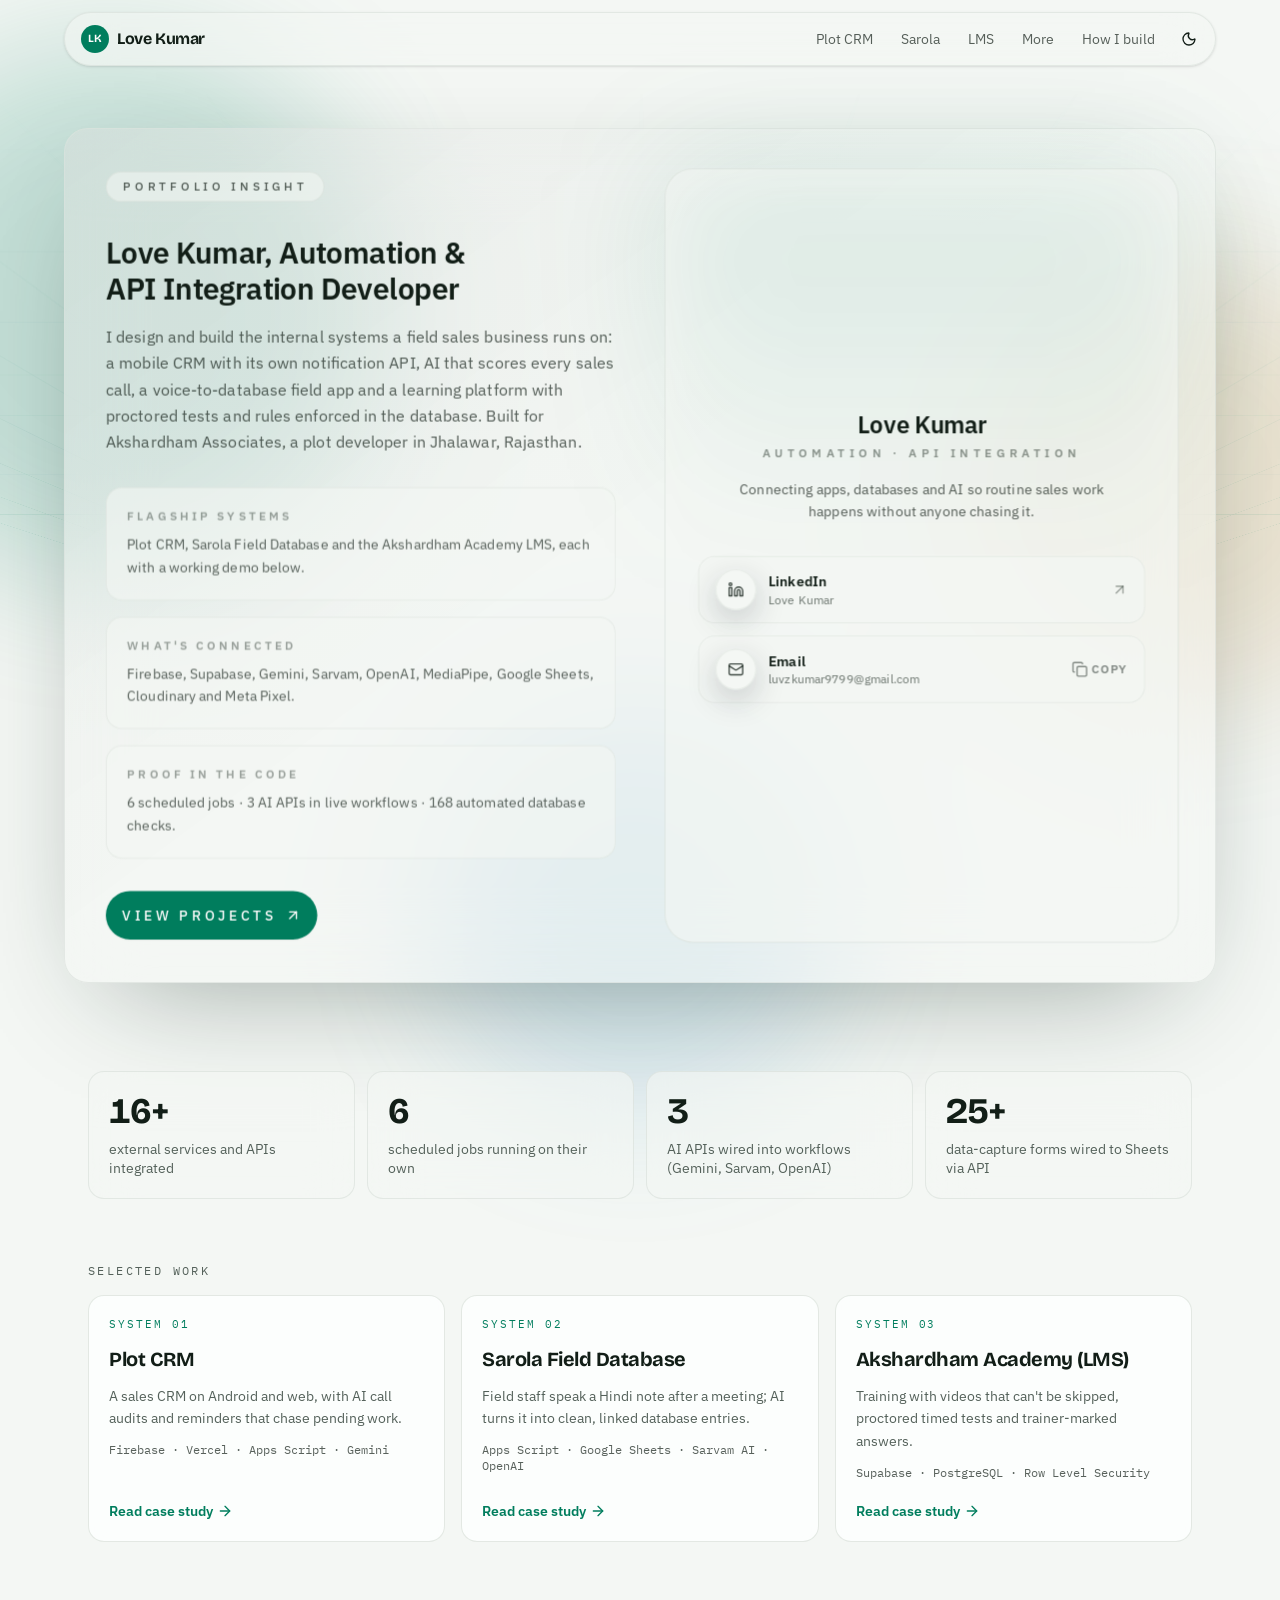
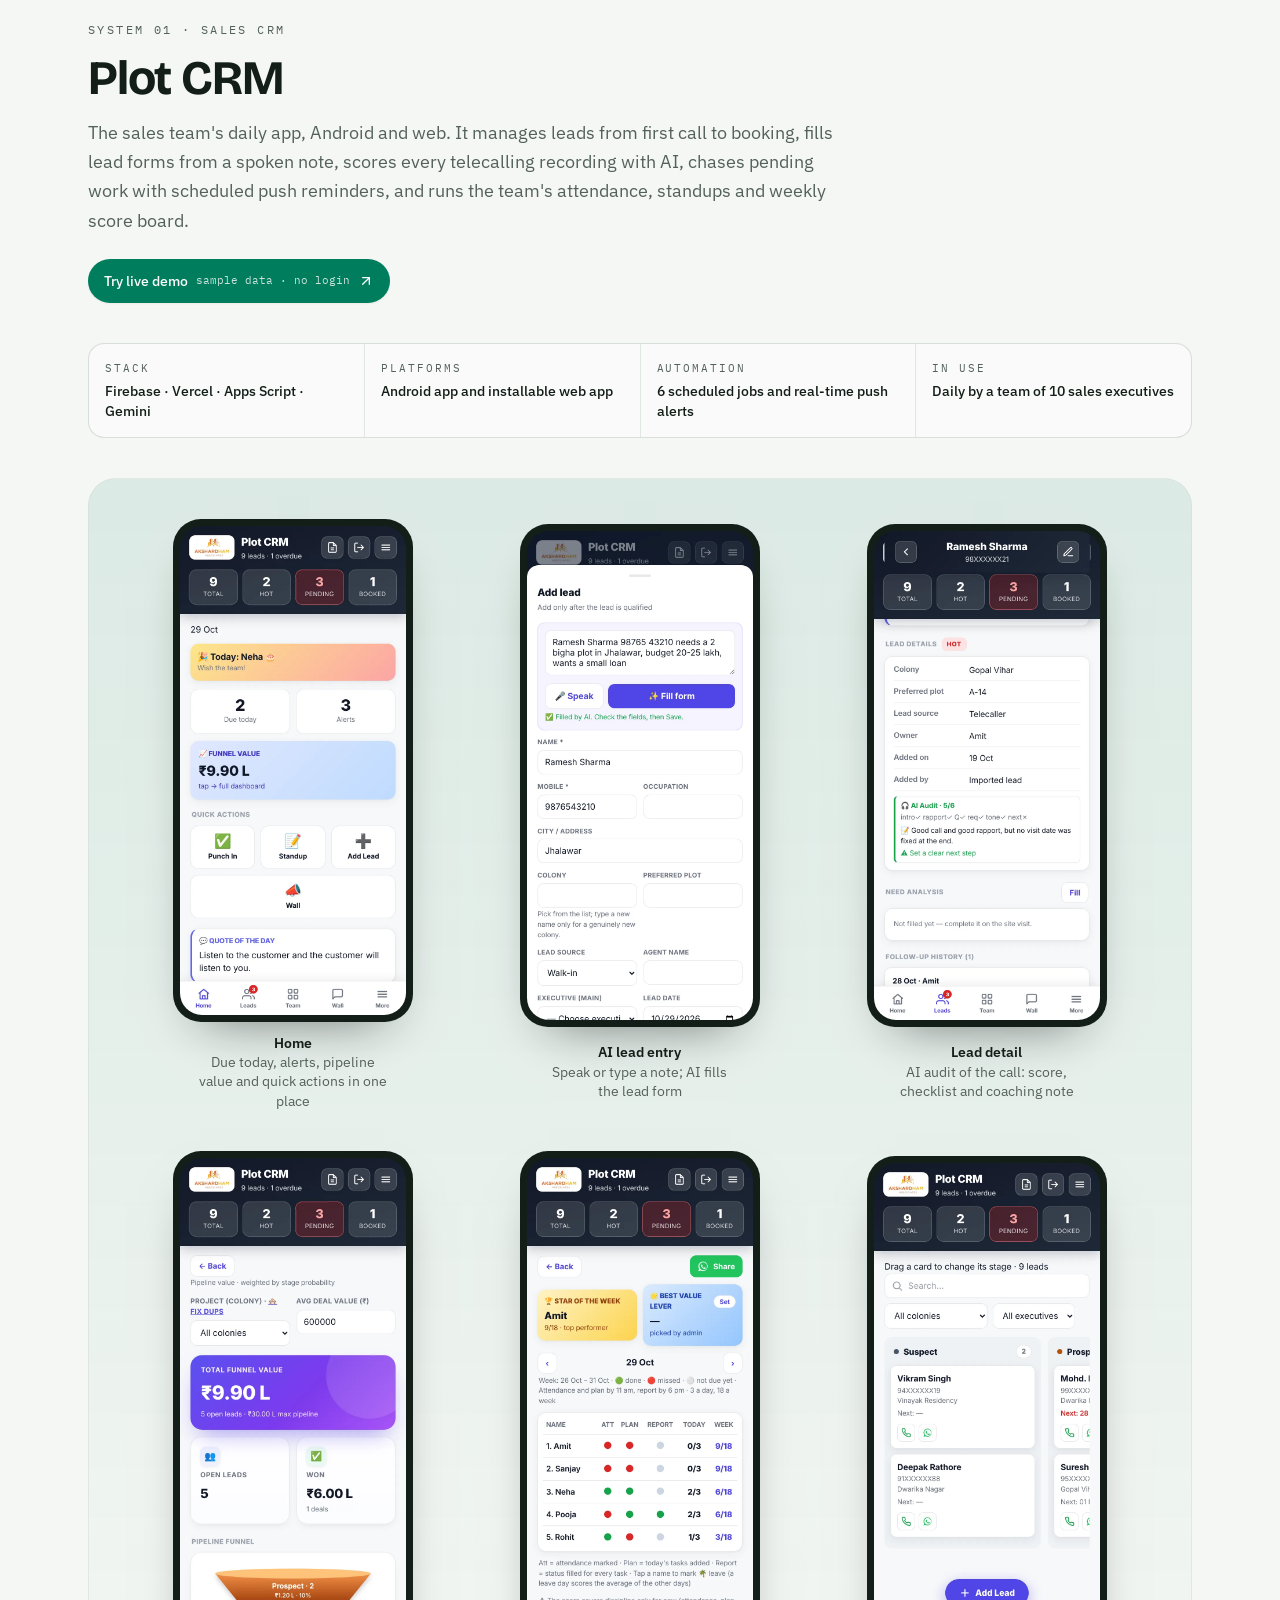
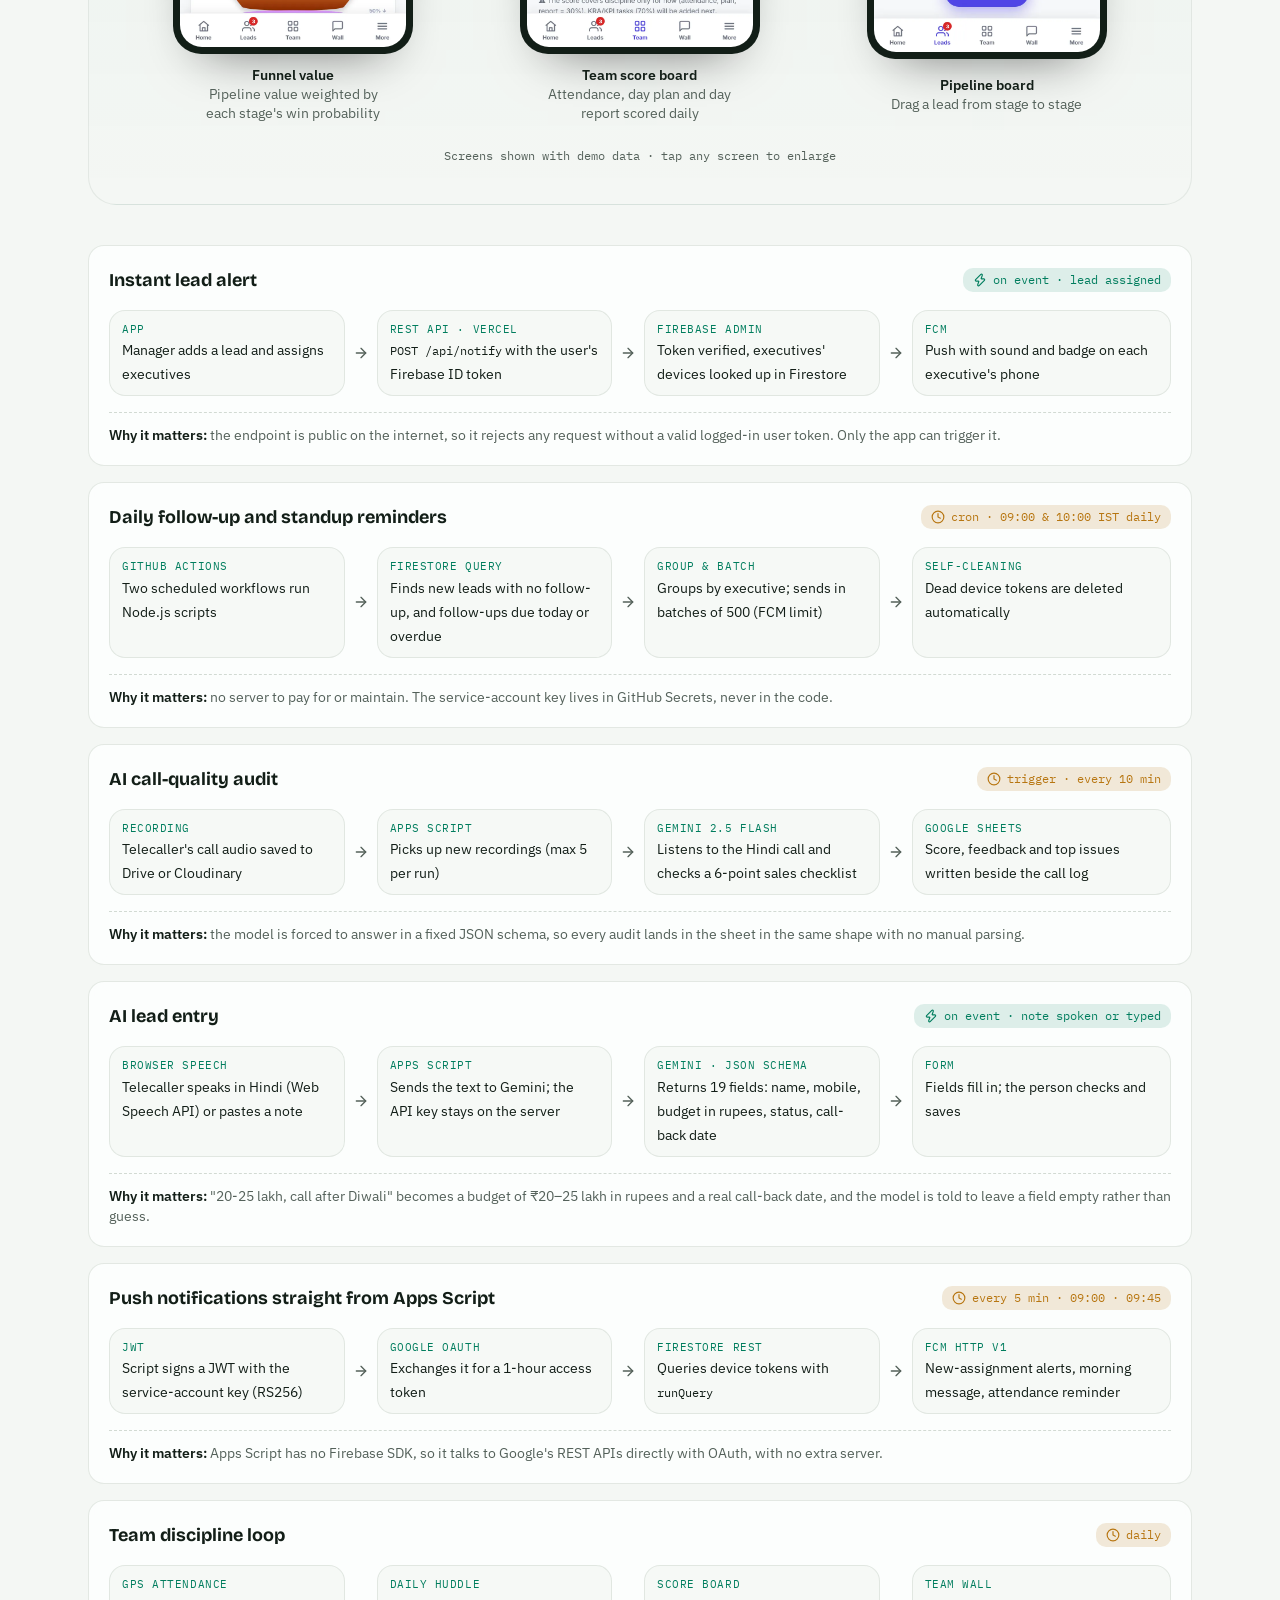
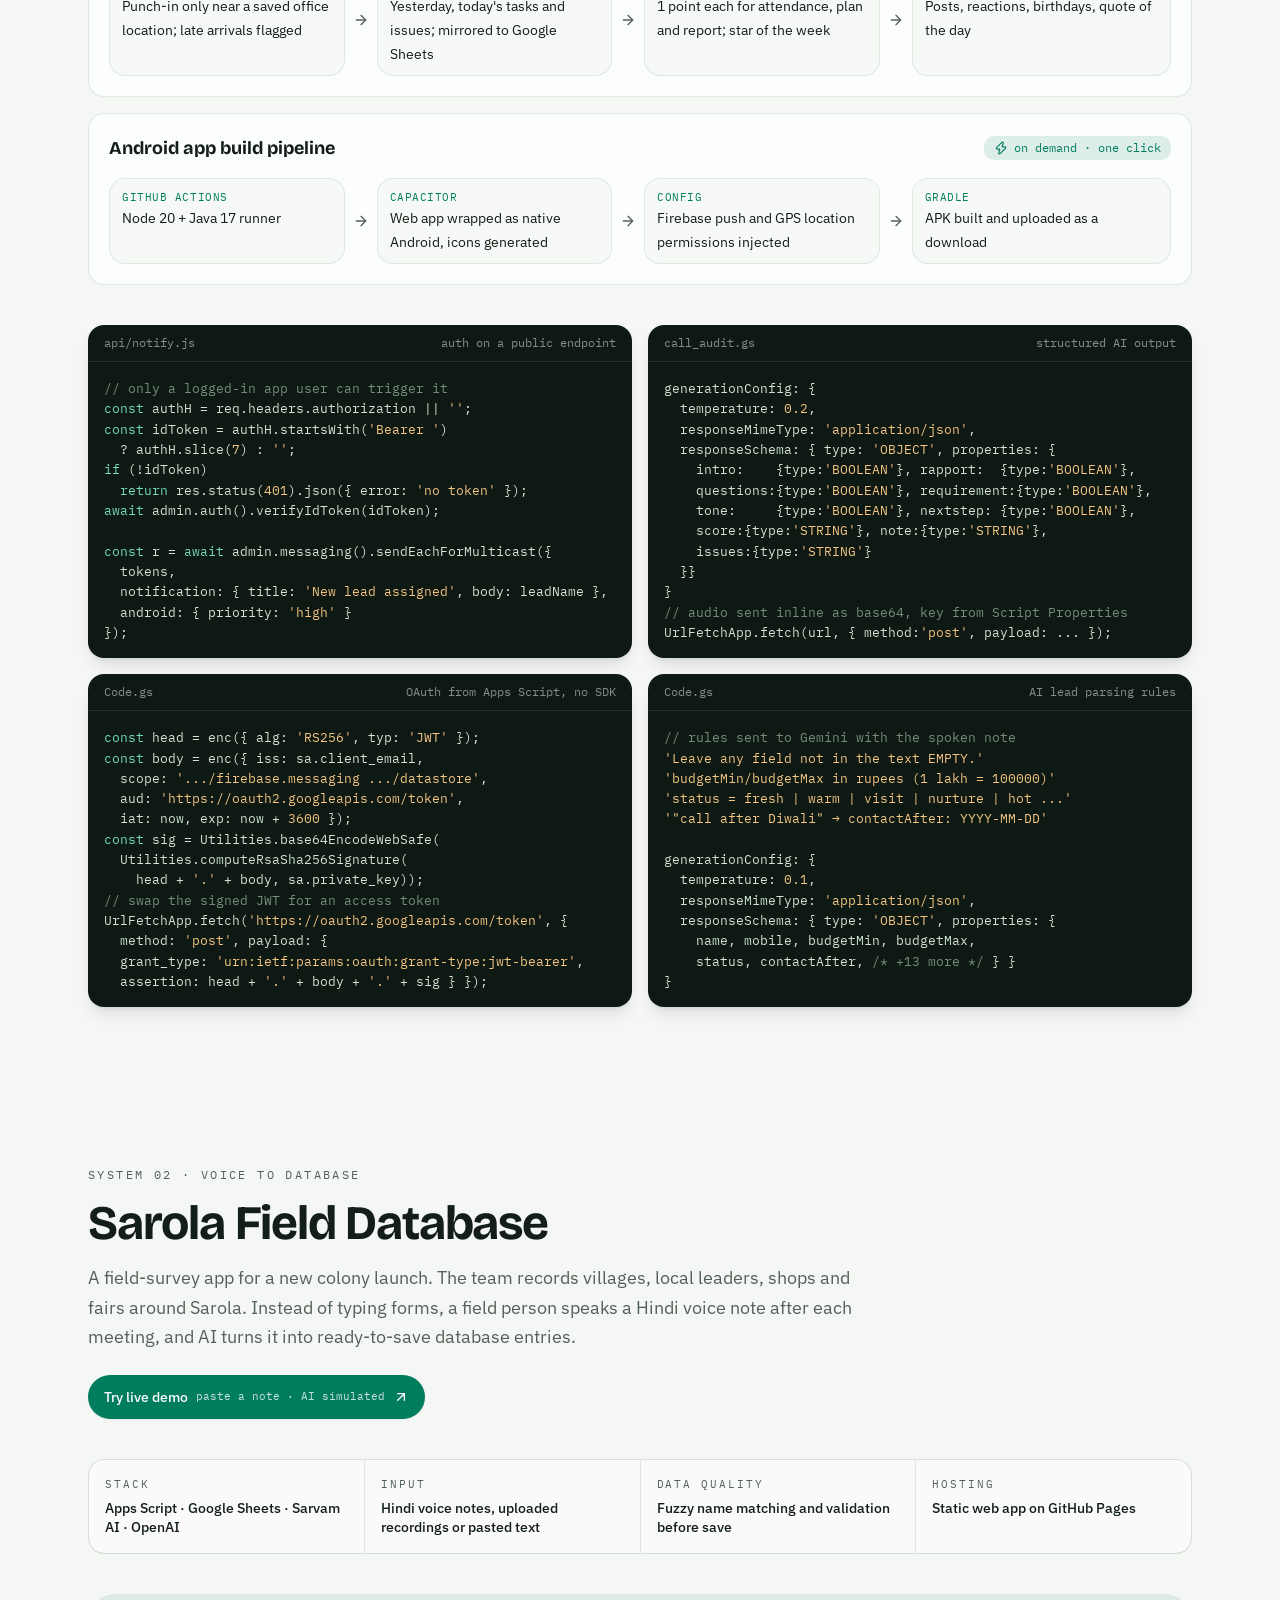
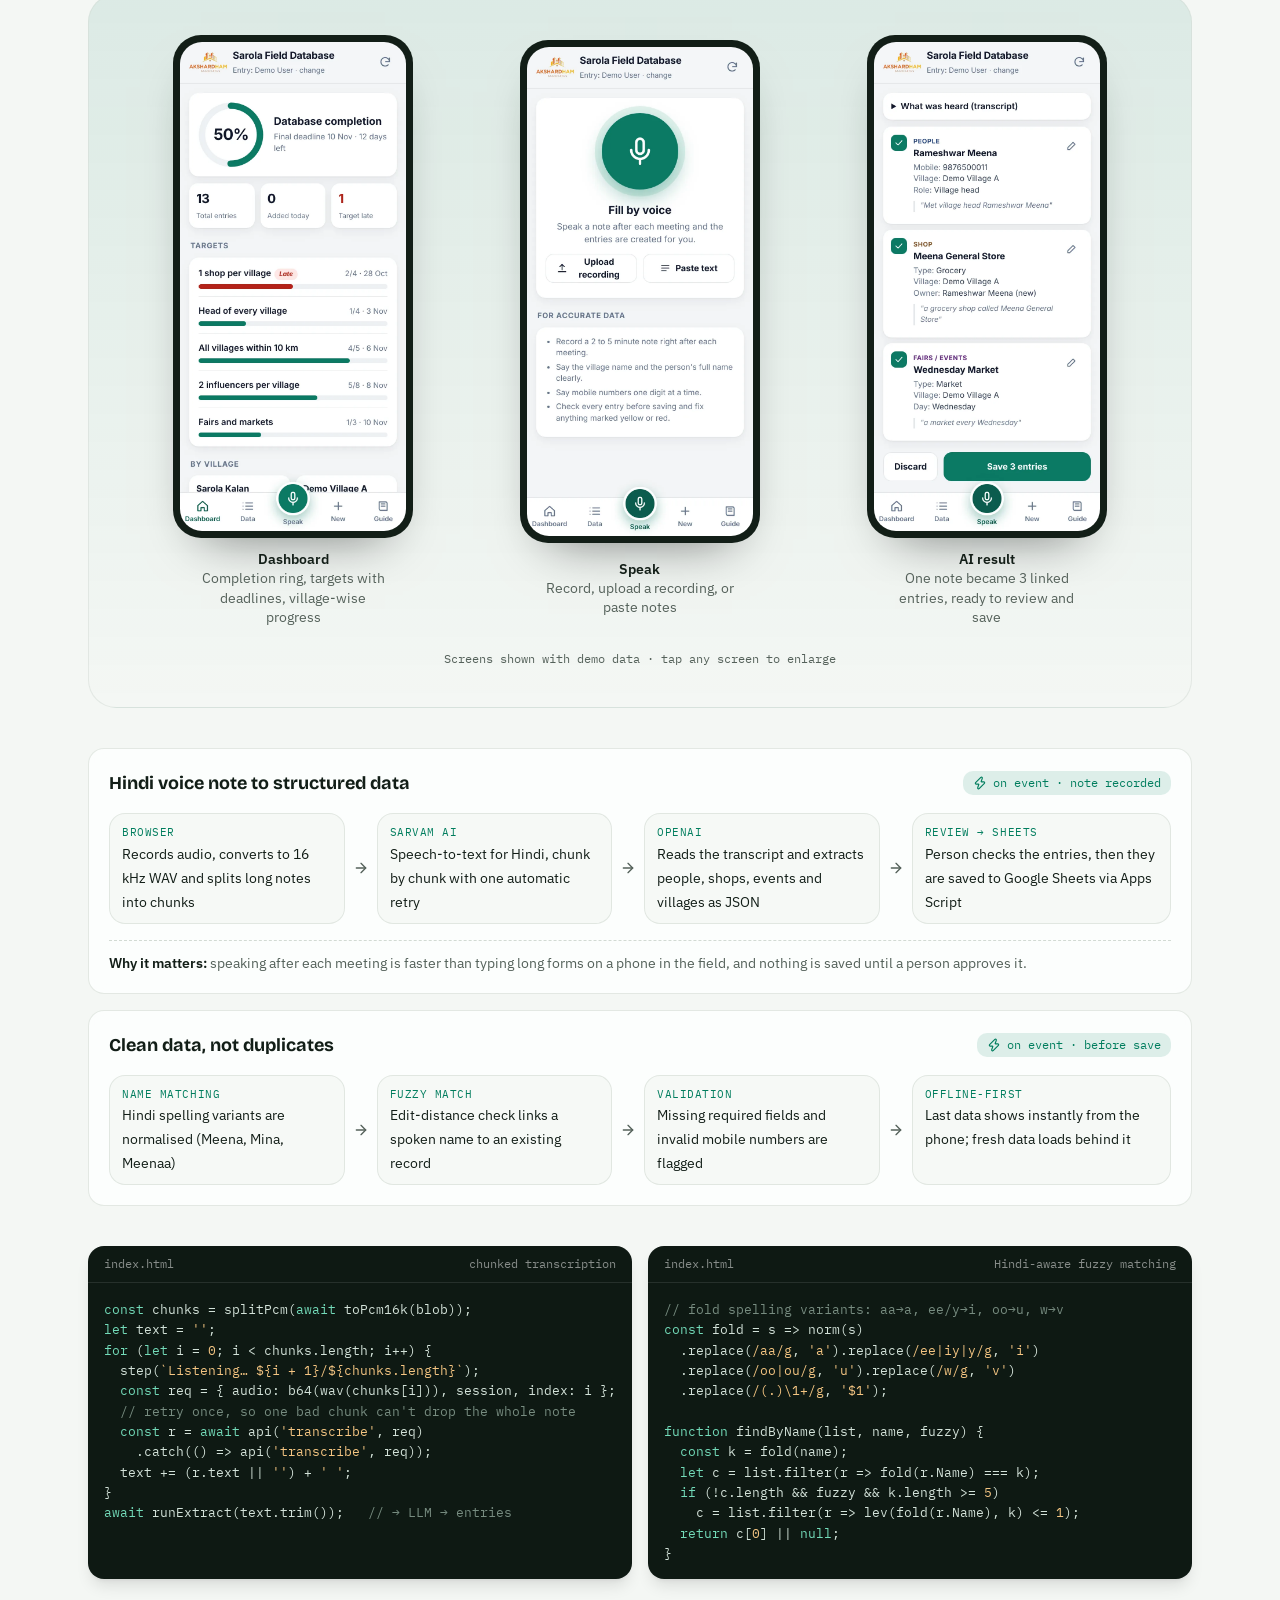
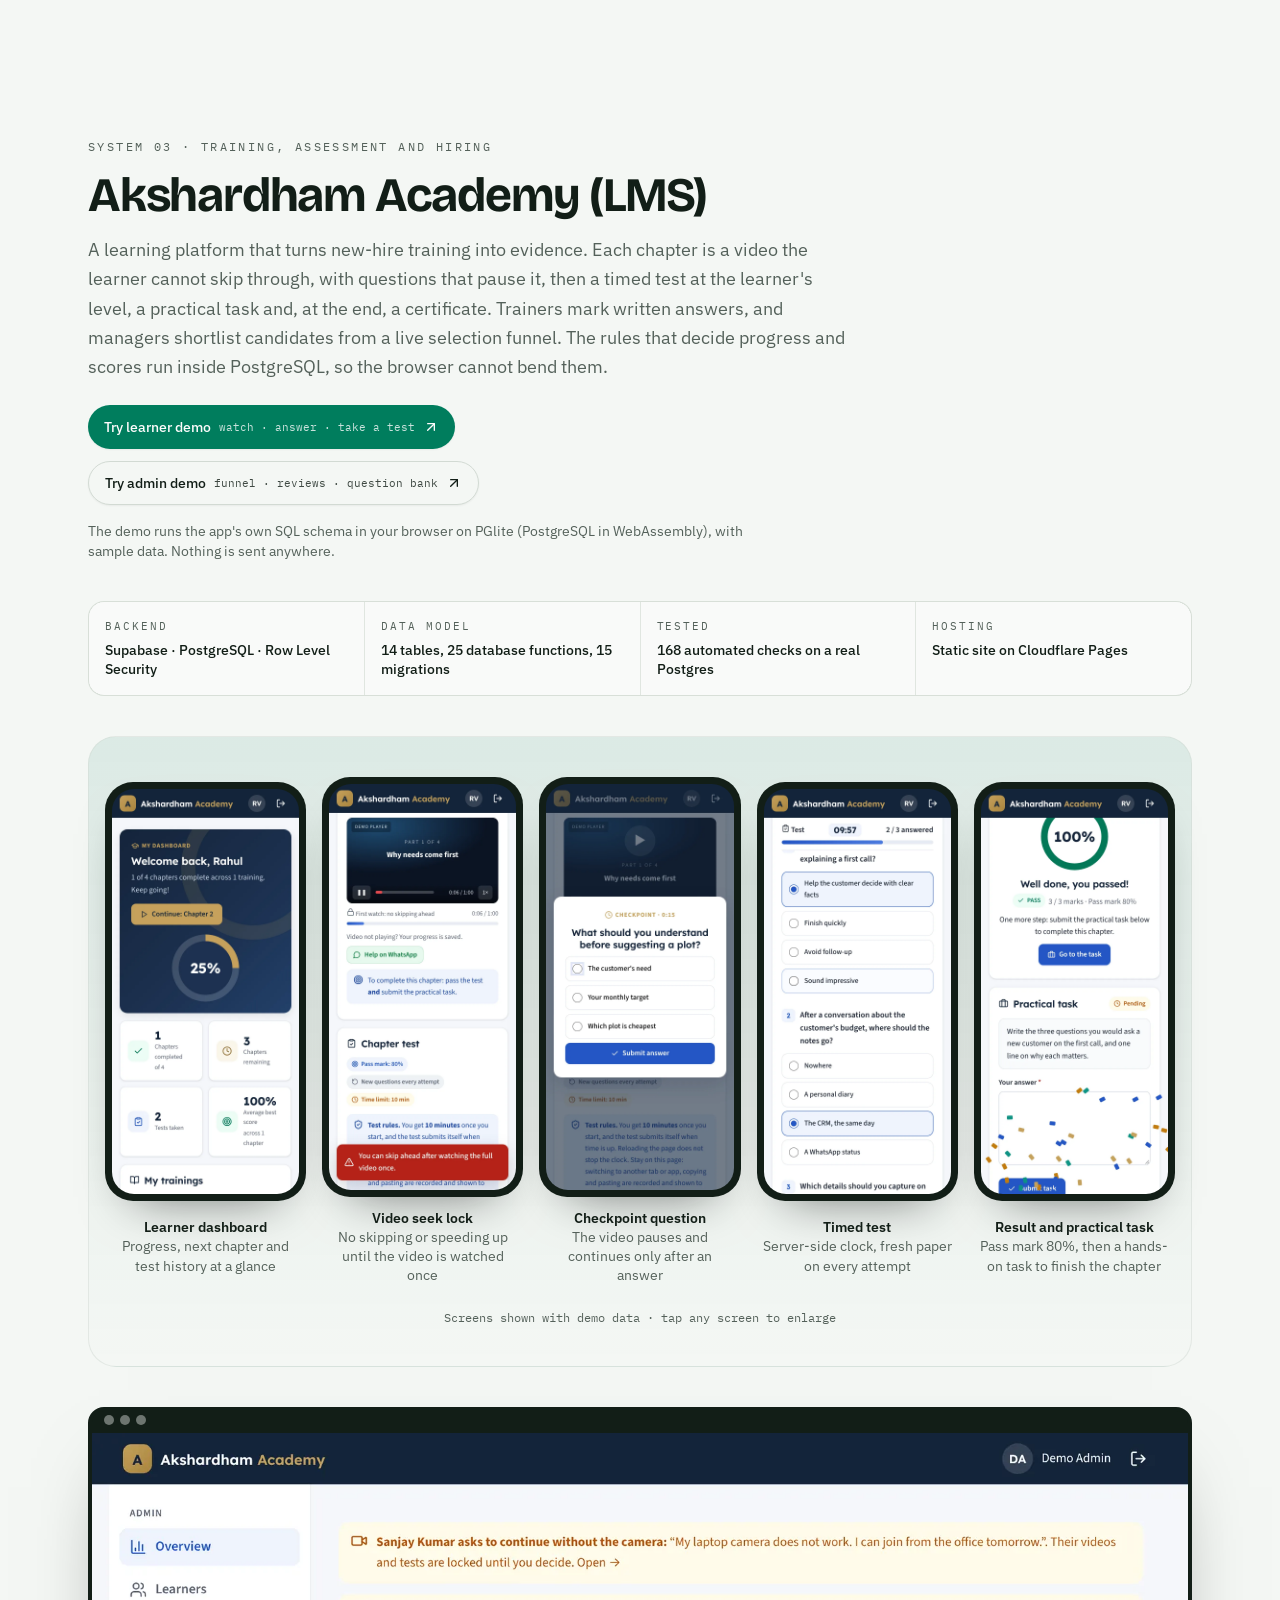
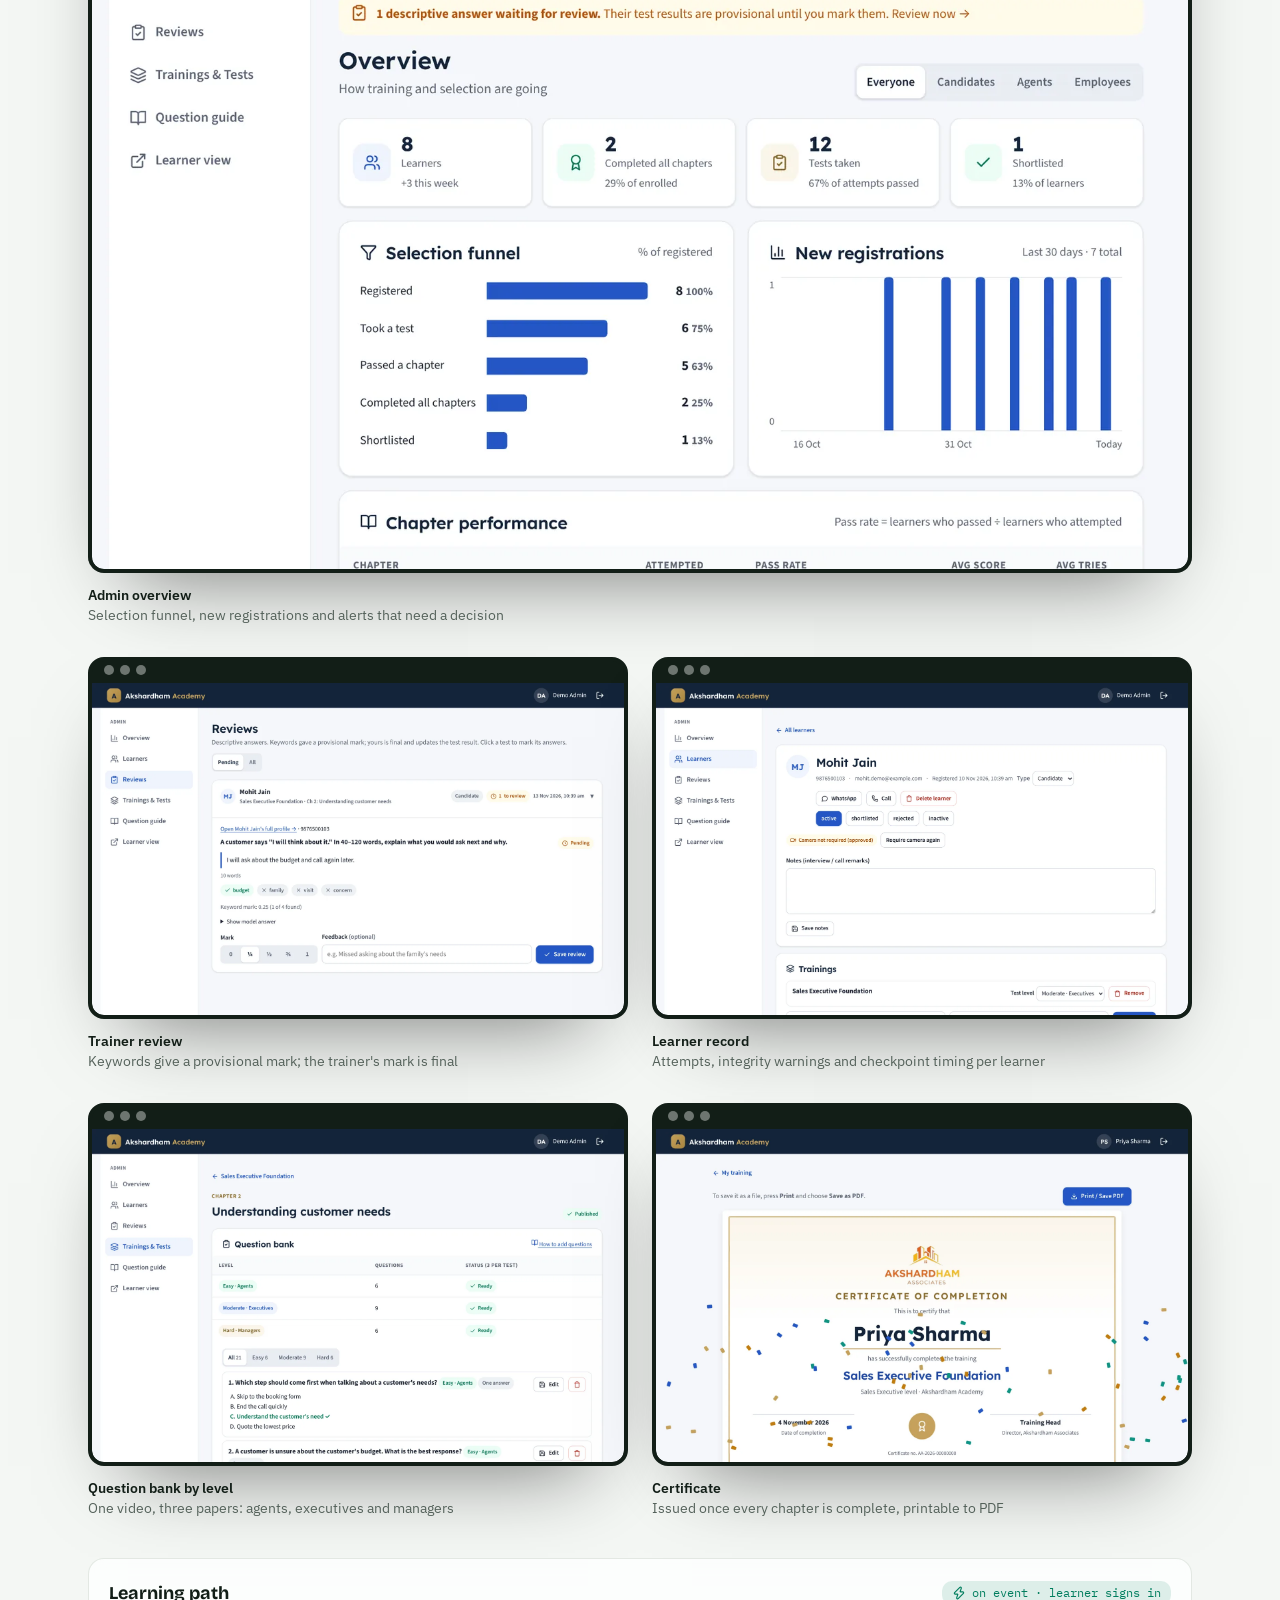
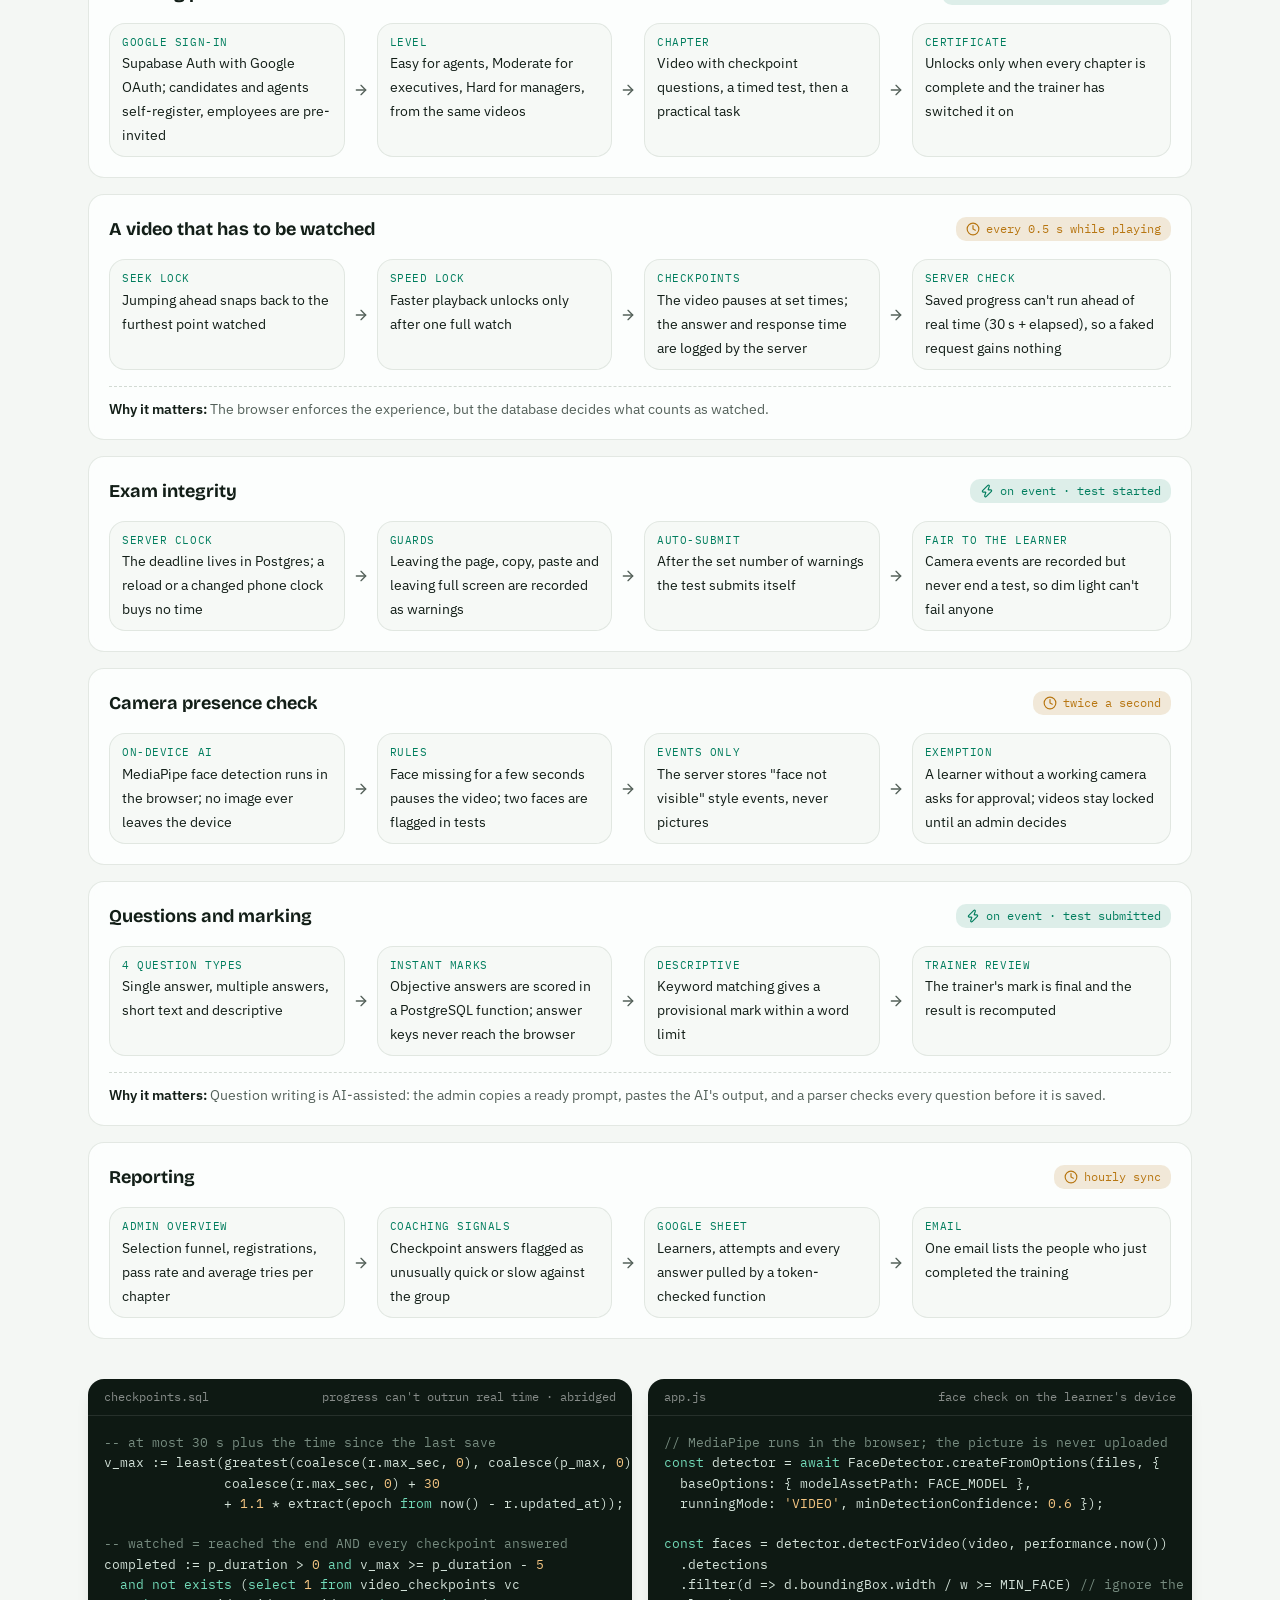
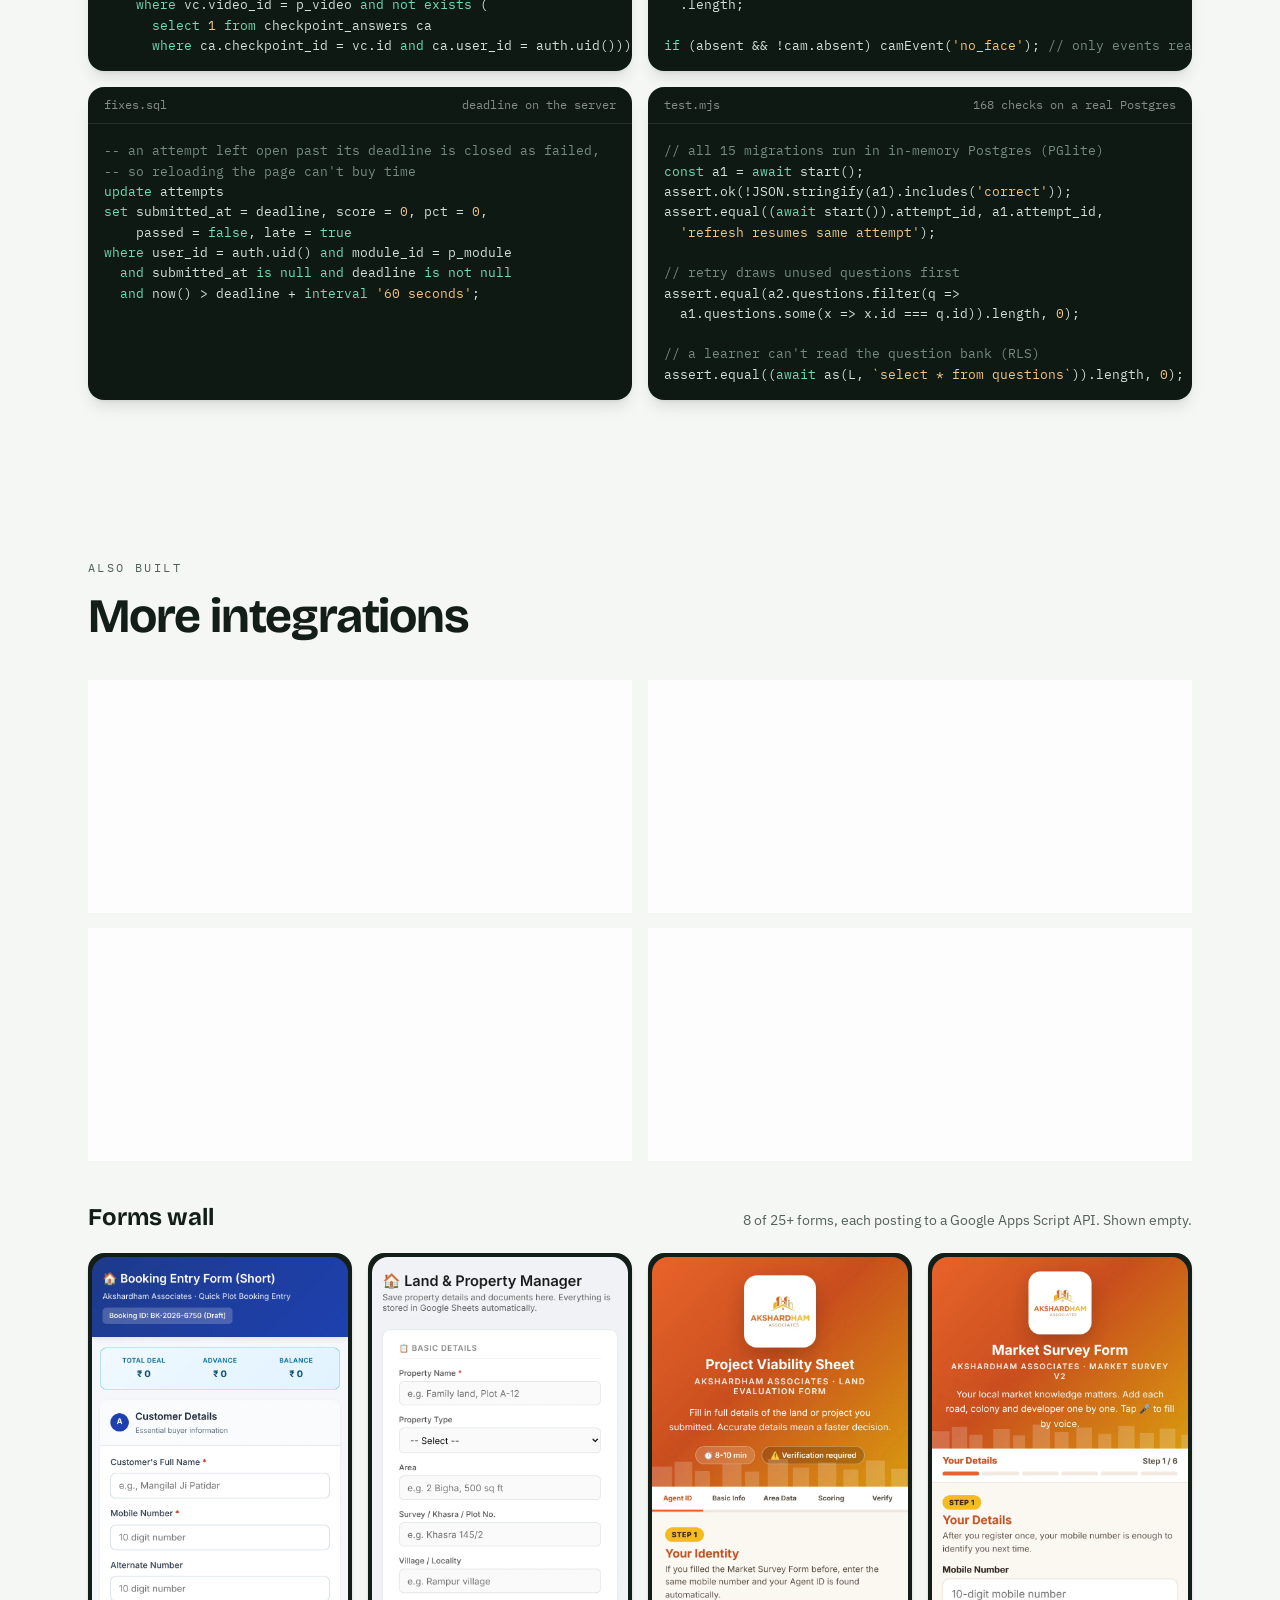
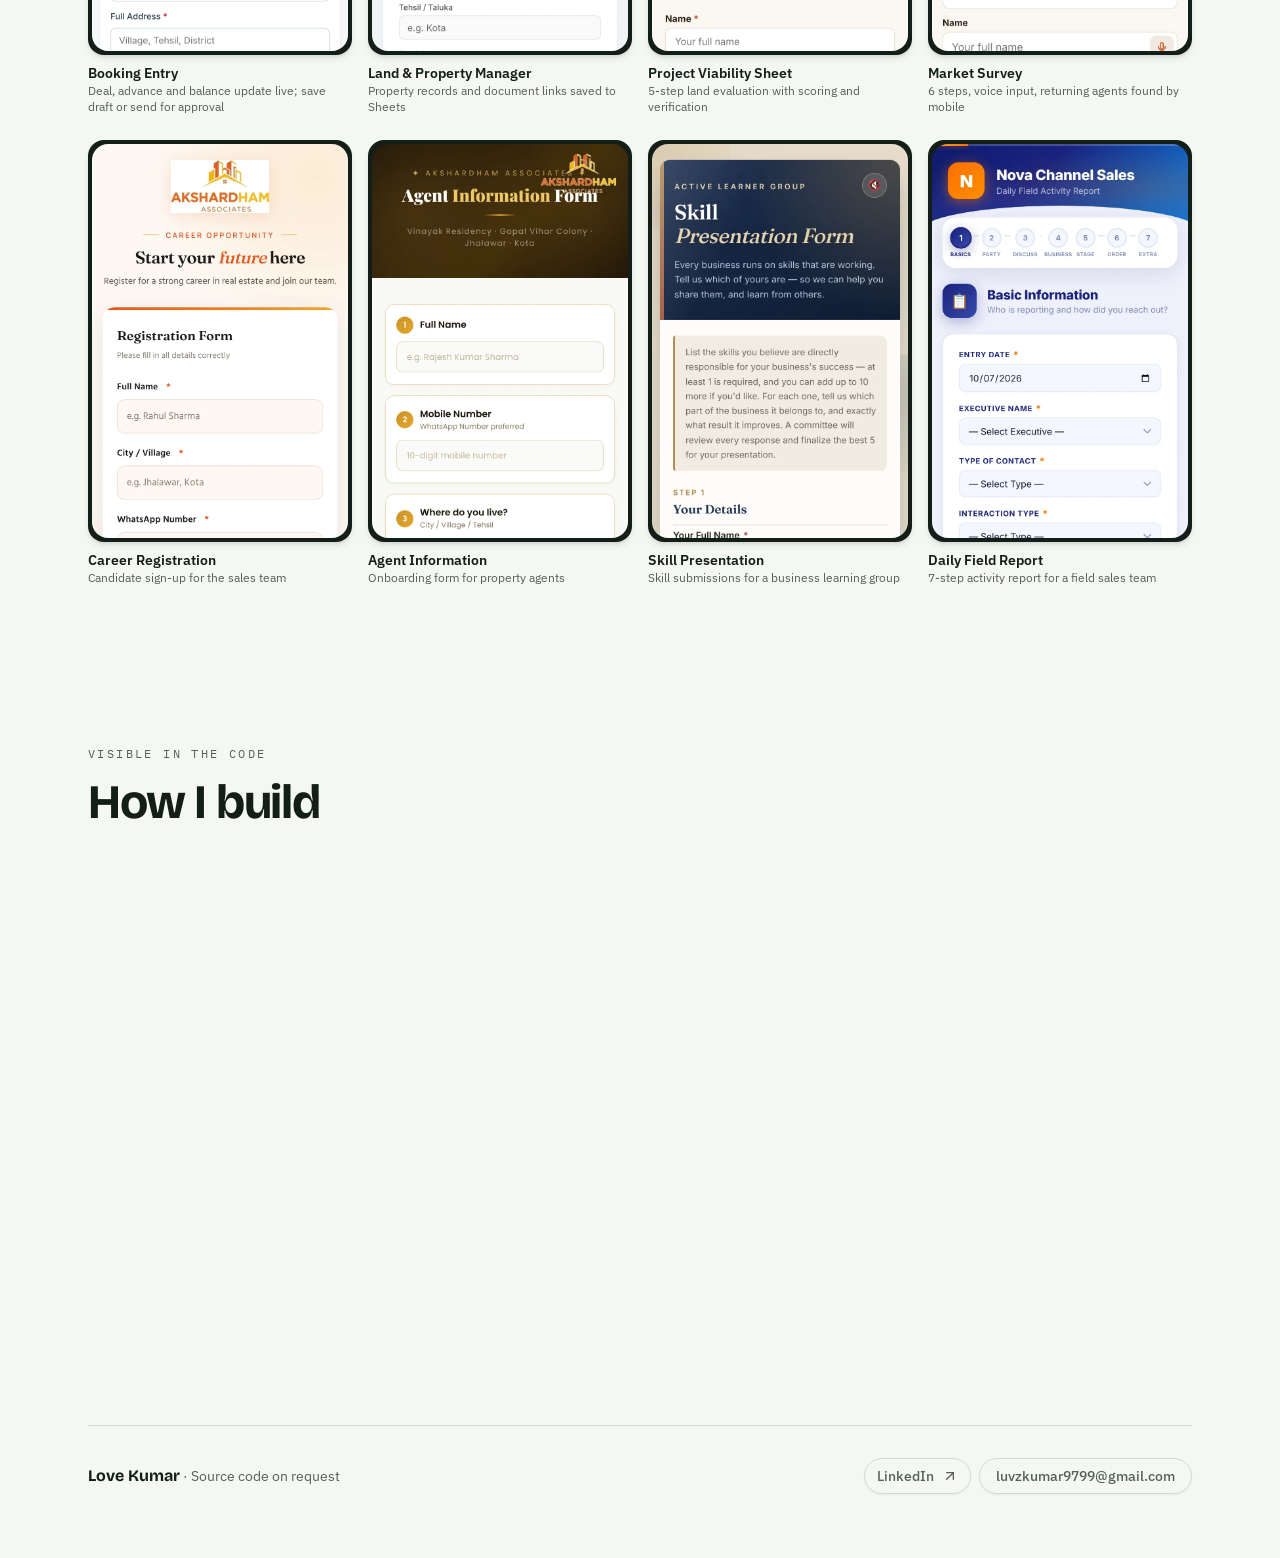
==== commit 181d19fe: "Add files via upload" ====
--- a/index.html
+++ b/index.html
@@ -1,825 +1,25 @@
 <!doctype html>
 <html lang="en">
-<head>
-<meta charset="utf-8">
-<meta name="viewport" content="width=device-width, initial-scale=1, viewport-fit=cover">
-<meta name="description" content="Love Kumar: automation and API integration portfolio.">
-<title>Love Kumar · Portfolio</title>
-<link rel="preconnect" href="https://fonts.googleapis.com">
-<link rel="preconnect" href="https://fonts.gstatic.com" crossorigin>
-<link rel="stylesheet" href="https://fonts.googleapis.com/css2?family=Bricolage+Grotesque:opsz,wght@12..96,500;12..96,700;12..96,800&family=IBM+Plex+Sans:wght@400;500;600&family=IBM+Plex+Mono:wght@400;500&display=swap">
-<style>
-body { margin: 0; } img { max-width: 100%; }
-/* Layout: one reading column; each system is a "survey sheet" — trigger strips on top, flow lanes, then the code that proves it. */
-:root {
-  --bg: #f3f6f2;
-  --paper: #ffffff;
-  --fg: #15211c;
-  --muted: #5a6b63;
-  --line: #d5ded8;
-  --accent: #0b7a62;
-  --accent-soft: #e2f1eb;
-  --signal: #b8730f;
-  --signal-soft: #f8ecd7;
-  --code-bg: #12201a;
-  --code-fg: #d9e7df;
-  --code-dim: #7f978b;
-  --code-key: #7fd8bd;
-  --code-str: #f0c27a;
-  --grid: rgba(11,122,98,.07);
-  --display: "Bricolage Grotesque", "Segoe UI", system-ui, sans-serif;
-  --body: "IBM Plex Sans", "Segoe UI", system-ui, sans-serif;
-  --mono: "IBM Plex Mono", ui-monospace, "SFMono-Regular", Menlo, monospace;
-}
-@media (prefers-color-scheme: dark) { :root:not([data-theme="light"]) {
-  --bg: #0e1613; --paper: #15201b; --fg: #e3ece7; --muted: #92a69c; --line: #273730;
-  --accent: #46c9a5; --accent-soft: #163a2f; --signal: #e8a84a; --signal-soft: #3a2b12;
-  --code-bg: #0a110e; --code-fg: #d9e7df; --code-dim: #6f877b; --code-key: #7fd8bd; --code-str: #f0c27a;
-  --grid: rgba(70,201,165,.06); color-scheme: dark;
-} }
-:root[data-theme="dark"] {
-  --bg: #0e1613; --paper: #15201b; --fg: #e3ece7; --muted: #92a69c; --line: #273730;
-  --accent: #46c9a5; --accent-soft: #163a2f; --signal: #e8a84a; --signal-soft: #3a2b12;
-  --code-bg: #0a110e; --code-fg: #d9e7df; --code-dim: #6f877b; --code-key: #7fd8bd; --code-str: #f0c27a;
-  --grid: rgba(70,201,165,.06); color-scheme: dark;
-}
-
-* { box-sizing: border-box; }
-body { background: var(--bg); color: var(--fg); font: 400 1rem/1.6 var(--body); overflow-x: clip; }
-.wrap { max-width: 64rem; margin: 0 auto; padding-inline: 20px; padding-block: 0 4rem; }
-a { color: var(--accent); text-underline-offset: 3px; }
-a:focus-visible, button:focus-visible { outline: 2px solid var(--accent); outline-offset: 3px; border-radius: 4px; }
-h1, h2, h3 { font-family: var(--display); text-wrap: balance; margin: 0; line-height: 1.1; }
-p { margin: 0; }
-.label { font: 500 .72rem/1 var(--mono); letter-spacing: .08em; text-transform: uppercase; color: var(--muted); }
-
-/* Hero — faint plot-layout grid behind, like a colony site plan */
-.hero { position: relative; padding-block: 4.5rem 3rem; display: grid; gap: 1.5rem; }
-.hero::before {
-  content: ""; position: absolute; inset: 0 calc(50% - 50vw); z-index: -1;
-  background-image:
-    linear-gradient(var(--grid) 1px, transparent 1px),
-    linear-gradient(90deg, var(--grid) 1px, transparent 1px);
-  background-size: 56px 40px;
-  mask-image: linear-gradient(to bottom, #000 40%, transparent);
-}
-.hero h1 { font-size: clamp(2.4rem, 6.5vw, 4.4rem); font-weight: 800; letter-spacing: -.02em; max-width: 14ch; }
-.hero h1 em { font-style: normal; color: var(--accent); }
-.hero .lede { font-size: 1.15rem; color: var(--muted); max-width: 60ch; }
-.hero .lede strong { color: var(--fg); font-weight: 600; }
-
-.stats { display: grid; grid-template-columns: repeat(4, minmax(0, 1fr)); border-block: 1px solid var(--line); margin-top: .5rem; }
-.stat { padding: 1.1rem 1rem 1.1rem 0; display: grid; gap: .35rem; }
-.stat + .stat { padding-left: 1rem; border-left: 1px solid var(--line); }
-.stat b { font: 700 2rem/1 var(--display); font-variant-numeric: tabular-nums; }
-.stat span { font-size: .85rem; color: var(--muted); line-height: 1.35; }
-@media (max-width: 640px) {
-  .stats { grid-template-columns: repeat(2, minmax(0, 1fr)); }
-  .stat:nth-child(3) { padding-left: 0; border-left: 0; }
-  .stat:nth-child(n+3) { border-top: 1px solid var(--line); }
-}
-
-nav.toc { display: flex; flex-wrap: wrap; gap: .5rem; }
-nav.toc a { font: 500 .85rem/1 var(--mono); padding: .55rem .8rem; border: 1px solid var(--line); border-radius: 999px; text-decoration: none; color: var(--fg); background: var(--paper); }
-nav.toc a:hover { border-color: var(--accent); color: var(--accent); }
-
-/* System sheets */
-.system { margin-top: 4rem; display: grid; gap: 1.75rem; }
-.sys-head { display: grid; gap: .75rem; }
-.sys-head .tag { display: flex; gap: .75rem; align-items: baseline; flex-wrap: wrap; }
-.sys-head h2 { font-size: clamp(1.8rem, 4vw, 2.6rem); font-weight: 700; letter-spacing: -.01em; }
-.sys-head p { color: var(--muted); max-width: 62ch; font-size: 1.05rem; }
-.repos { display: flex; flex-wrap: wrap; gap: .5rem 1rem; font: 400 .85rem/1.4 var(--mono); }
-
-.flows { display: grid; gap: 1rem; }
-.flow { background: var(--paper); border: 1px solid var(--line); border-radius: 10px; padding: 1.1rem 1.2rem 1.2rem; display: grid; gap: .9rem; }
-.flow-top { display: flex; flex-wrap: wrap; gap: .5rem .75rem; align-items: center; justify-content: space-between; }
-.flow-top h3 { font-size: 1.15rem; font-weight: 700; }
-.trigger { font: 500 .75rem/1 var(--mono); padding: .4rem .6rem; border-radius: 6px; white-space: nowrap; }
-.trigger.event { background: var(--accent-soft); color: var(--accent); }
-.trigger.clock { background: var(--signal-soft); color: var(--signal); }
-.trigger.clock::before { content: ""; display: inline-block; width: .5rem; height: .5rem; border-radius: 50%; background: currentColor; margin-right: .45rem; vertical-align: .05rem; }
-.lane { display: flex; flex-wrap: wrap; align-items: stretch; gap: .5rem; }
-.step { flex: 1 1 9rem; min-width: 0; border: 1px solid var(--line); border-radius: 8px; padding: .65rem .75rem; display: grid; gap: .2rem; align-content: start; background: var(--bg); }
-.step small { font: 500 .68rem/1.2 var(--mono); letter-spacing: .06em; text-transform: uppercase; color: var(--accent); }
-.step span { font-size: .9rem; line-height: 1.4; }
-.arrow { flex: 0 0 auto; align-self: center; color: var(--muted); font: 500 1rem/1 var(--mono); }
-@media (max-width: 640px) {
-  .lane { flex-direction: column; }
-  .arrow { transform: rotate(90deg); align-self: flex-start; margin-left: 1rem; }
-}
-.flow .why { font-size: .9rem; color: var(--muted); border-top: 1px dashed var(--line); padding-top: .75rem; }
-.flow .why b { color: var(--fg); font-weight: 600; }
-
-.code { background: var(--code-bg); color: var(--code-fg); border-radius: 10px; overflow: hidden; min-width: 0; }
-.code header { display: flex; justify-content: space-between; gap: 1rem; padding: .6rem 1rem; font: 400 .75rem/1.4 var(--mono); color: var(--code-dim); border-bottom: 1px solid rgba(255,255,255,.07); flex-wrap: wrap; }
-.code pre { margin: 0; padding: 1rem; overflow-x: auto; font: 400 .8rem/1.6 var(--mono); }
-.code .c { color: var(--code-dim); }
-.code .k { color: var(--code-key); }
-.code .s { color: var(--code-str); }
-.codes { display: grid; grid-template-columns: repeat(2, minmax(0, 1fr)); gap: 1rem; }
-@media (max-width: 860px) { .codes { grid-template-columns: minmax(0, 1fr); } }
-
-/* Supporting work */
-.support { display: grid; grid-template-columns: repeat(2, minmax(0, 1fr)); gap: 0; border-top: 1px solid var(--line); }
-.support > .item { padding: 1.25rem 1.25rem 1.25rem 0; border-bottom: 1px solid var(--line); display: grid; gap: .4rem; align-content: start; }
-.support > .item:nth-child(even) { padding-left: 1.25rem; border-left: 1px solid var(--line); }
-.support h3 { font-size: 1.1rem; font-weight: 700; }
-.support p { color: var(--muted); font-size: .93rem; }
-@media (max-width: 640px) {
-  .support { grid-template-columns: minmax(0, 1fr); }
-  .support > .item:nth-child(even) { padding-left: 0; border-left: 0; }
-}
-
-/* Engineering habits */
-.habits { display: grid; grid-template-columns: repeat(3, minmax(0, 1fr)); gap: 1.5rem 2rem; }
-.habit { display: grid; gap: .4rem; align-content: start; }
-.habit h3 { font: 600 1rem/1.3 var(--body); }
-.habit p { font-size: .92rem; color: var(--muted); }
-.habit code { font: 400 .82em var(--mono); background: var(--accent-soft); color: var(--accent); padding: .05rem .3rem; border-radius: 4px; }
-@media (max-width: 860px) { .habits { grid-template-columns: repeat(2, minmax(0, 1fr)); } }
-@media (max-width: 520px) { .habits { grid-template-columns: minmax(0, 1fr); } }
-
-.stack { display: flex; flex-wrap: wrap; gap: .45rem; }
-.stack span { font: 400 .8rem/1 var(--mono); padding: .45rem .65rem; border-radius: 6px; border: 1px solid var(--line); background: var(--paper); }
-
-
-/* Phone screenshots */
-.phone { margin: 0; display: grid; gap: .6rem; justify-items: center; min-width: 0; }
-.phone .frame { width: 100%; max-width: 15rem; border-radius: 26px; padding: 7px; background: var(--fg); box-shadow: 0 18px 40px -22px rgba(0,0,0,.45); }
-.phone img { display: block; width: 100%; height: auto; border-radius: 20px; aspect-ratio: 390 / 844; object-fit: cover; object-position: top; }
-.phone figcaption { font-size: .85rem; color: var(--muted); text-align: center; max-width: 24ch; line-height: 1.4; }
-.phone figcaption b { display: block; color: var(--fg); font-weight: 600; }
-.gallery { display: grid; grid-template-columns: repeat(3, minmax(0, 1fr)); gap: 1.5rem; padding: 1.75rem 1rem 1.25rem; border-radius: 12px; background: linear-gradient(var(--grid) 1px, transparent 1px) 0 0 / 100% 40px, var(--accent-soft); }
-.gallery-note { grid-column: 1 / -1; text-align: center; font: 400 .75rem/1.4 var(--mono); color: var(--muted); }
-@media (max-width: 640px) {
-  .gallery { grid-template-columns: none; grid-auto-flow: column; grid-auto-columns: 72%; overflow-x: auto; scroll-snap-type: x mandatory; padding-inline: 1rem; }
-  .gallery .phone { scroll-snap-align: center; }
-  .gallery-note { grid-column: auto; grid-row: 2; position: sticky; left: 0; text-align: left; width: max-content; }
-}
-.support .item { display: grid; grid-template-columns: 6.5rem minmax(0, 1fr); gap: 1rem; align-items: start; }
-.support .item .phone .frame { border-radius: 16px; padding: 4px; }
-.support .item .phone img { border-radius: 12px; }
-.support .item > div { display: grid; gap: .4rem; min-width: 0; }
-
-footer { margin-top: 4rem; padding-top: 1.5rem; border-top: 1px solid var(--line); }
-
-/* Identity + contact */
-.who { display: flex; flex-wrap: wrap; align-items: center; justify-content: space-between; gap: .75rem 1.5rem; }
-.who .name { font: 700 1.15rem/1.2 var(--display); letter-spacing: -.01em; }
-.who .name span { display: block; font: 500 .72rem/1.4 var(--mono); letter-spacing: .08em; text-transform: uppercase; color: var(--muted); margin-top: .2rem; }
-.contact { display: flex; flex-wrap: wrap; align-items: center; gap: .6rem; }
-.contact .li { display: inline-grid; place-items: center; width: 2.5rem; height: 2.5rem; border-radius: 8px; background: var(--paper); border: 1px solid var(--line); color: var(--fg); transition: color .15s, border-color .15s; }
-.contact .li:hover { color: var(--accent); border-color: var(--accent); }
-.contact .mail { display: inline-flex; align-items: center; gap: .25rem; min-width: 0; padding: .25rem .25rem .25rem .8rem; border: 1px solid var(--line); border-radius: 8px; background: var(--paper); font: 400 .85rem/1 var(--mono); }
-.contact .addr { user-select: all; overflow-wrap: anywhere; }
-.contact .copy { font: 500 .75rem/1 var(--mono); padding: .55rem .65rem; border-radius: 6px; border: 0; background: var(--accent-soft); color: var(--accent); cursor: pointer; }
-@media (prefers-reduced-motion: reduce) { .contact .li { transition: none; } }
-
-.demo-btn { justify-self: start; display: inline-flex; align-items: center; gap: .5rem; padding: .7rem 1.05rem; border-radius: 8px; background: var(--accent); color: var(--bg); font: 600 .92rem/1 var(--body); text-decoration: none; }
-.demo-btn:hover { filter: brightness(1.08); }
-.demo-btn small { font: 400 .75rem/1 var(--mono); opacity: .85; }
-
-/* Forms wall */
-.forms-wall { display: grid; gap: 1.25rem; }
-.forms-wall .head { display: flex; flex-wrap: wrap; align-items: baseline; justify-content: space-between; gap: .5rem 1rem; }
-.forms-wall h3 { font: 700 1.25rem/1.2 var(--display); }
-.forms-wall .head p { color: var(--muted); font-size: .9rem; }
-.fgrid { display: grid; grid-template-columns: repeat(4, minmax(0, 1fr)); gap: 1.25rem 1rem; }
-.fcard { margin: 0; display: grid; gap: .5rem; align-content: start; min-width: 0; }
-.fcard .frame { border-radius: 14px; padding: 4px; background: var(--fg); }
-.fcard img { display: block; width: 100%; height: auto; aspect-ratio: 390 / 600; object-fit: cover; object-position: top; border-radius: 10px; }
-.fcard figcaption { font-size: .82rem; line-height: 1.4; color: var(--muted); }
-.fcard figcaption b { display: block; color: var(--fg); font-weight: 600; font-size: .9rem; }
-@media (max-width: 760px) { .fgrid { grid-template-columns: repeat(2, minmax(0, 1fr)); } }
-
-.demo-row { display: flex; flex-wrap: wrap; gap: .6rem; }
-.demo-btn.alt { background: var(--paper); color: var(--accent); border: 1.5px solid var(--accent); }
-.wide-shot { margin: 0; display: grid; gap: .6rem; }
-.wide-shot .browser { display: flex; gap: 6px; padding: 10px 12px; background: var(--fg); border-radius: 12px 12px 0 0; margin-bottom: -.6rem; }
-.wide-shot .browser span { width: 10px; height: 10px; border-radius: 50%; background: var(--muted); opacity: .6; }
-.wide-shot img { display: block; width: 100%; height: auto; border: 4px solid var(--fg); border-top: 0; border-radius: 0 0 12px 12px; }
-.wide-shot figcaption { font-size: .85rem; color: var(--muted); }
-.wide-shot figcaption b { display: block; color: var(--fg); font-weight: 600; }
-
-/* ── Glassmorphism portfolio block: same layout and Tailwind values as the React component, in plain CSS ── */
-:root { --bg-rgb: 243,246,242; --fg-rgb: 21,33,28; --primary-rgb: 11,122,98; --primary-fg: #ffffff; }
-@media (prefers-color-scheme: dark) { :root:not([data-theme="light"]) { --bg-rgb: 14,22,19; --fg-rgb: 227,236,231; --primary-rgb: 70,201,165; --primary-fg: #0e1613; } }
-:root[data-theme="dark"] { --bg-rgb: 14,22,19; --fg-rgb: 227,236,231; --primary-rgb: 70,201,165; --primary-fg: #0e1613; }
-
-.glass-hero { padding-block: 0 2.5rem; gap: 2rem; }
-.glass-hero::before { display: none; }
-/* section: relative min-h-screen overflow-hidden px-6 py-24 lg:py-32, container max-w-6xl */
-.gp-section { position: relative; width: min(72rem, calc(100vw - 32px)); margin-left: calc((100% - min(72rem, calc(100vw - 32px))) / 2); padding-block: 6rem; font-family: var(--body); }
-.gp-section::before { content: ""; position: absolute; inset: 0 calc(50% - 50vw); z-index: -1; pointer-events: none;
-  background: radial-gradient(40rem 28rem at 15% 20%, rgba(var(--primary-rgb), .16), transparent 70%),
-              radial-gradient(34rem 24rem at 85% 70%, rgba(184,115,15,.10), transparent 70%); }
-@media (min-width: 1024px) { .gp-section { padding-block: 8rem; } }
-
-/* card: rounded-3xl border border-border/50 bg-background/45 p-8 backdrop-blur-2xl md:p-12 */
-.gp-card { position: relative; overflow: hidden; border-radius: 1.5rem; border: 1px solid rgba(var(--fg-rgb), .12); background: rgba(var(--bg-rgb), .45); -webkit-backdrop-filter: blur(40px); backdrop-filter: blur(40px); padding: 2rem; }
-@media (min-width: 768px) { .gp-card { padding: 3rem; } }
-.gp-overlay { position: absolute; inset: 0; pointer-events: none; background: linear-gradient(to bottom right, rgba(var(--fg-rgb), .05), transparent 60%); }
-.gp-grid { position: relative; display: grid; gap: 3rem; }
-@media (min-width: 1024px) { .gp-grid { grid-template-columns: repeat(2, minmax(0, 1fr)); } }
-
-/* left column: space-y-8 */
-.gp-left { display: grid; gap: 2rem; align-content: start; min-width: 0; }
-.gp-badge { justify-self: start; display: inline-flex; align-items: center; border-radius: 999px; border: 1px solid rgba(var(--fg-rgb), .12); background: rgba(var(--bg-rgb), .55); padding: .375rem 1rem; font-size: .75rem; line-height: 1rem; letter-spacing: .3em; text-transform: uppercase; color: rgba(var(--fg-rgb), .7); -webkit-backdrop-filter: blur(8px); backdrop-filter: blur(8px); transition: background .2s; }
-.gp-badge:hover { background: rgba(var(--bg-rgb), .7); }
-.gp-intro { display: grid; gap: 1rem; }
-.glass-hero .gp-title { font: 600 1.5rem/2rem var(--body); letter-spacing: -.025em; color: rgb(var(--fg-rgb)); max-width: none; }
-@media (min-width: 768px) { .glass-hero .gp-title { font-size: 1.875rem; line-height: 2.25rem; } }
-.gp-text { max-width: 36rem; font-size: 1rem; line-height: 1.625; color: rgba(var(--fg-rgb), .7); }
-
-/* highlights: rounded-2xl border-border/40 bg-background/60 p-5, hover -4px + shadow-lg */
-.gp-highlights { display: grid; gap: 1rem; }
-.gp-hl { position: relative; overflow: hidden; border-radius: 1rem; border: 1px solid rgba(var(--fg-rgb), .10); background: rgba(var(--bg-rgb), .6); padding: 1.25rem; -webkit-backdrop-filter: blur(8px); backdrop-filter: blur(8px); display: grid; gap: .5rem; transition: transform .3s ease, border-color .3s ease, box-shadow .3s ease; }
-.gp-hl::before { content: ""; position: absolute; inset: 0; z-index: -1; opacity: 0; transition: opacity .3s; background: linear-gradient(to bottom right, rgba(var(--fg-rgb), .04), transparent); }
-.gp-hl:hover { transform: translateY(-4px); border-color: rgba(var(--fg-rgb), .16); box-shadow: 0 10px 15px -3px rgba(0,0,0,.1), 0 4px 6px -4px rgba(0,0,0,.1); }
-.gp-hl:hover::before { opacity: 1; }
-.gp-hl-k { font-size: .75rem; line-height: 1rem; font-weight: 600; letter-spacing: .25em; text-transform: uppercase; color: rgba(var(--fg-rgb), .4); }
-.gp-hl-v { font-size: .875rem; line-height: 1.625; color: rgba(var(--fg-rgb), .7); }
-
-/* CTA: h-12 rounded-full px-8 text-sm uppercase tracking-[0.25em] */
-.gp-btn { display: inline-flex; width: 100%; align-items: center; justify-content: center; gap: .5rem; height: 3rem; padding: 0 2rem; border-radius: 999px; background: rgb(var(--primary-rgb)); color: var(--primary-fg); font: 500 .875rem/1 var(--body); letter-spacing: .25em; text-transform: uppercase; text-decoration: none; transition: box-shadow .2s, filter .2s; }
-.gp-btn:hover { box-shadow: 0 10px 15px -3px rgba(var(--primary-rgb), .35); filter: brightness(1.06); }
-.gp-btn svg { width: 1rem; height: 1rem; fill: none; stroke: currentColor; stroke-width: 2; stroke-linecap: round; stroke-linejoin: round; }
-@media (min-width: 640px) { .gp-btn { width: auto; } }
-
-/* right column: glow + rounded-[28px] border bg-background/60 p-8 backdrop-blur-xl */
-.gp-right { position: relative; min-width: 0; }
-.gp-right-glow { position: absolute; inset: 0; border-radius: 32px; background: linear-gradient(to bottom, rgba(var(--primary-rgb), .15), transparent); filter: blur(64px); }
-.gp-profile { position: relative; height: 100%; display: flex; flex-direction: column; justify-content: center; gap: 2rem; overflow: hidden; border-radius: 28px; border: 1px solid rgba(var(--fg-rgb), .12); background: rgba(var(--bg-rgb), .6); padding: 2rem; -webkit-backdrop-filter: blur(24px); backdrop-filter: blur(24px); }
-.gp-profile-head { display: flex; flex-direction: column; align-items: center; text-align: center; gap: .25rem; }
-.gp-name { font: 600 1.5rem/2rem var(--body); letter-spacing: -.025em; color: rgb(var(--fg-rgb)); }
-.gp-role { font-size: .75rem; line-height: 1rem; font-weight: 600; letter-spacing: .35em; text-transform: uppercase; color: rgba(var(--fg-rgb), .45); }
-.gp-bio { margin-top: 1rem; max-width: 24rem; font-size: .875rem; line-height: 1.625; color: rgba(var(--fg-rgb), .7); }
-
-/* social rows: rounded-2xl border bg-background/70 px-4 py-3, icon h-10 w-10 */
-.gp-socials { display: flex; flex-direction: column; gap: .75rem; }
-.gp-social { all: unset; box-sizing: border-box; cursor: pointer; display: flex; align-items: center; justify-content: space-between; gap: .75rem; border-radius: 1rem; border: 1px solid rgba(var(--fg-rgb), .10); background: rgba(var(--bg-rgb), .7); padding: .75rem 1rem; text-align: left; transition: transform .2s, border-color .2s, background .2s, box-shadow .2s; }
-.gp-social:hover { transform: translateY(-2px); border-color: rgba(var(--fg-rgb), .16); background: rgba(var(--bg-rgb), .8); box-shadow: 0 4px 6px -1px rgba(0,0,0,.1), 0 2px 4px -2px rgba(0,0,0,.1); }
-.gp-social:active { transform: scale(.985); }
-.gp-social:focus-visible { outline: 2px solid rgb(var(--primary-rgb)); outline-offset: 3px; }
-.gp-social-l { display: flex; align-items: center; gap: .75rem; min-width: 0; }
-.gp-social-l b { display: block; font-size: .875rem; font-weight: 600; color: rgb(var(--fg-rgb)); }
-.gp-social-l small { display: block; font-size: .75rem; color: rgba(var(--fg-rgb), .6); overflow-wrap: break-word; }
-.gp-ic { flex: none; display: flex; width: 2.5rem; height: 2.5rem; align-items: center; justify-content: center; border-radius: 999px; border: 1px solid rgba(var(--fg-rgb), .10); background: rgba(var(--bg-rgb), .7); color: rgba(var(--fg-rgb), .8); box-shadow: 0 10px 30px rgba(15,23,42,.2); transition: box-shadow .2s; }
-.gp-social:hover .gp-ic { box-shadow: 0 10px 30px rgba(15,23,42,.3); }
-.gp-ic svg, .gp-arr { width: 1rem; height: 1rem; fill: none; stroke: currentColor; stroke-width: 2; stroke-linecap: round; stroke-linejoin: round; }
-.gp-arr { flex: none; color: rgba(var(--fg-rgb), .4); transition: transform .2s, color .2s; }
-.gp-social:hover .gp-arr { transform: translate(2px, -2px); color: rgba(var(--fg-rgb), .7); }
-.copy-state { flex: none; font-size: .7rem; font-weight: 600; letter-spacing: .12em; text-transform: uppercase; color: rgba(var(--fg-rgb), .45); }
-
-/* motion: fade-up like the framer-motion variants (y 40 → 0 for the card, 20 → 0 for children) */
-.gp-in { animation: gp-up .5s cubic-bezier(.16,1,.3,1) both; animation-delay: var(--d, 0s); }
-.gp-card.gp-in { animation-duration: .6s; --rise: 40px; }
-@keyframes gp-up { from { opacity: 0; transform: translateY(var(--rise, 20px)); } to { opacity: 1; transform: none; } }
-@media (prefers-reduced-motion: reduce) { .gp-in { animation: none; } .gp-hl, .gp-social, .gp-btn { transition: none; } }
-</style>
-</head>
-<body>
-
-
-<div class="wrap">
-
-  <header class="hero glass-hero">
-    <div class="gp-section">
-      <div class="gp-card gp-in">
-        <div class="gp-overlay" aria-hidden="true"></div>
-        <div class="gp-grid">
-          <!-- Left column: main content -->
-          <div class="gp-left">
-            <span class="gp-badge">Portfolio Insight</span>
-
-            <div class="gp-intro">
-              <h1 class="gp-title gp-in" style="--d:.1s">Love Kumar, Automation &amp; API Integration Developer</h1>
-              <p class="gp-text gp-in" style="--d:.2s">I build systems that keep a field sales team moving on their own: a mobile CRM with its own notification API, AI that scores every sales call, a voice-to-database field app and a training portal that shortlists new hires. Built for Akshardham Associates, a plot developer in Jhalawar, Rajasthan.</p>
-            </div>
-
-            <div class="gp-highlights">
-              <div class="gp-hl gp-in" style="--d:0s">
-                <p class="gp-hl-k">Flagship systems</p>
-                <p class="gp-hl-v">Plot CRM, Sarola Field Database and Akshardham Academy LMS, each with a live demo below.</p>
-              </div>
-              <div class="gp-hl gp-in" style="--d:.1s">
-                <p class="gp-hl-k">What's connected</p>
-                <p class="gp-hl-v">Firebase, FCM, Gemini, Sarvam, OpenAI, Supabase, Google Sheets, Cloudinary and Meta Pixel.</p>
-              </div>
-              <div class="gp-hl gp-in" style="--d:.2s">
-                <p class="gp-hl-k">Proof in the code</p>
-                <p class="gp-hl-v">6 scheduled jobs · 3 AI APIs in live workflows · 41 automated database checks.</p>
-              </div>
-            </div>
-
-            <div class="gp-cta gp-in" style="--d:.3s">
-              <a class="gp-btn" href="#plot-crm">View projects
-                <svg viewBox="0 0 24 24" aria-hidden="true"><path d="M7 7h10v10"/><path d="M7 17 17 7"/></svg>
-              </a>
-            </div>
-          </div>
-
-          <!-- Right column: profile card -->
-          <div class="gp-right">
-            <div class="gp-right-glow" aria-hidden="true"></div>
-            <div class="gp-profile">
-              <div class="gp-profile-head">
-                <h2 class="gp-name gp-in" style="--d:.2s">Love Kumar</h2>
-                <p class="gp-role gp-in" style="--d:.2s">Automation · API Integration</p>
-                <p class="gp-bio gp-in" style="--d:.3s">Connecting apps, databases and AI so routine sales work happens without anyone chasing it.</p>
-              </div>
-
-              <div class="gp-socials">
-                <a class="gp-social gp-in" style="--d:.35s" href="https://www.linkedin.com/in/lovekumartailor/" target="_blank" rel="noopener noreferrer">
-                  <span class="gp-social-l">
-                    <span class="gp-ic"><svg viewBox="0 0 24 24" aria-hidden="true"><path d="M16 8a6 6 0 0 1 6 6v7h-4v-7a2 2 0 0 0-4 0v7h-4v-7a6 6 0 0 1 6-6z"/><rect x="2" y="9" width="4" height="12"/><circle cx="4" cy="4" r="2"/></svg></span>
-                    <span><b>LinkedIn</b><small>Love Kumar</small></span>
-                  </span>
-                  <svg class="gp-arr" viewBox="0 0 24 24" aria-hidden="true"><path d="M7 7h10v10"/><path d="M7 17 17 7"/></svg>
-                </a>
-                <button type="button" class="gp-social gp-in" style="--d:.43s" data-copy-mail="luvzkumar9799@gmail.com">
-                  <span class="gp-social-l">
-                    <span class="gp-ic"><svg viewBox="0 0 24 24" aria-hidden="true"><rect x="2" y="4" width="20" height="16" rx="2"/><path d="m22 7-8.97 5.7a1.94 1.94 0 0 1-2.06 0L2 7"/></svg></span>
-                    <span><b>Email</b><small class="mail-addr">luvzkumar9799@<wbr>gmail.com</small></span>
-                  </span>
-                  <span class="copy-state">Copy</span>
-                </button>
-              </div>
-            </div>
-          </div>
-        </div>
-      </div>
-    </div>
-
-    <div class="stats">
-      <div class="stat"><b>14+</b><span>external services and APIs integrated</span></div>
-      <div class="stat"><b>6</b><span>scheduled jobs running on their own</span></div>
-      <div class="stat"><b>3</b><span>AI APIs wired into workflows (Gemini, Sarvam, OpenAI)</span></div>
-      <div class="stat"><b>25+</b><span>data-capture forms wired to Sheets via API</span></div>
-    </div>
-    <nav class="toc" aria-label="Sections">
-      <a href="#plot-crm">Plot CRM</a>
-      <a href="#sarola">Sarola Field Database</a>
-      <a href="#lms">Academy LMS</a>
-      <a href="#more">More integrations</a>
-      <a href="#habits">How I build</a>
-    </nav>
-  </header>
-
-  <!-- ───────────── SYSTEM 1 ───────────── -->
-  <section class="system" id="plot-crm">
-    <div class="sys-head">
-      <div class="tag"><span class="label">System 01 · Sales CRM</span></div>
-      <h2>Plot CRM</h2>
-      <p>The sales team's daily app, Android and web. It manages leads from first call to booking, fills lead forms from a spoken note, scores every telecalling recording with AI, chases pending work with scheduled push reminders, and runs the team's attendance, standups and weekly score board.</p>
-      <a class="demo-btn" href="plot-crm-demo/plot-crm-demo.html" target="_blank" rel="noopener">Try live demo <small>sample data · no login</small></a>
-    </div>
-
-
-    <div class="gallery" aria-label="Plot CRM screens">
-      <figure class="phone"><div class="frame"><img src="[data-uri]" alt="Home dashboard with due count, alerts and funnel value" width="390" height="844"></div><figcaption><b>Home</b>Due today, alerts, pipeline value and quick actions in one place</figcaption></figure>
-      <figure class="phone"><div class="frame"><img src="[data-uri]" alt="Add lead form filled from a typed note" width="390" height="844"></div><figcaption><b>AI lead entry</b>Speak or type a note; AI fills the lead form</figcaption></figure>
-      <figure class="phone"><div class="frame"><img src="[data-uri]" alt="Lead detail screen showing AI call audit 5 of 6" width="390" height="844"></div><figcaption><b>Lead detail</b>AI audit of the call: score, checklist and coaching note</figcaption></figure>
-      <figure class="phone"><div class="frame"><img src="[data-uri]" alt="Funnel value dashboard showing weighted pipeline" width="390" height="844"></div><figcaption><b>Funnel value</b>Pipeline value weighted by each stage&#39;s win probability</figcaption></figure>
-      <figure class="phone"><div class="frame"><img src="[data-uri]" alt="Weekly team score board with star of the week" width="390" height="844"></div><figcaption><b>Team score board</b>Attendance, day plan and day report scored daily</figcaption></figure>
-      <figure class="phone"><div class="frame"><img src="[data-uri]" alt="Kanban board of leads by stage" width="390" height="844"></div><figcaption><b>Pipeline board</b>Drag a lead from stage to stage</figcaption></figure>
-      <p class="gallery-note">Screens shown with demo data</p>
-    </div>
-
-    <div class="flows">
-      <article class="flow">
-        <div class="flow-top"><h3>Instant lead alert</h3><span class="trigger event">on event · lead assigned</span></div>
-        <div class="lane">
-          <div class="step"><small>App</small><span>Manager adds a lead and assigns executives</span></div>
-          <span class="arrow" aria-hidden="true">→</span>
-          <div class="step"><small>REST API · Vercel</small><span><code>POST /api/notify</code> with the user's Firebase ID token</span></div>
-          <span class="arrow" aria-hidden="true">→</span>
-          <div class="step"><small>Firebase Admin</small><span>Token verified, executives' devices looked up in Firestore</span></div>
-          <span class="arrow" aria-hidden="true">→</span>
-          <div class="step"><small>FCM</small><span>Push with sound and badge on each executive's phone</span></div>
-        </div>
-        <p class="why"><b>Why it matters:</b> the endpoint is public on the internet, so it rejects any request without a valid logged-in user token. Only the app can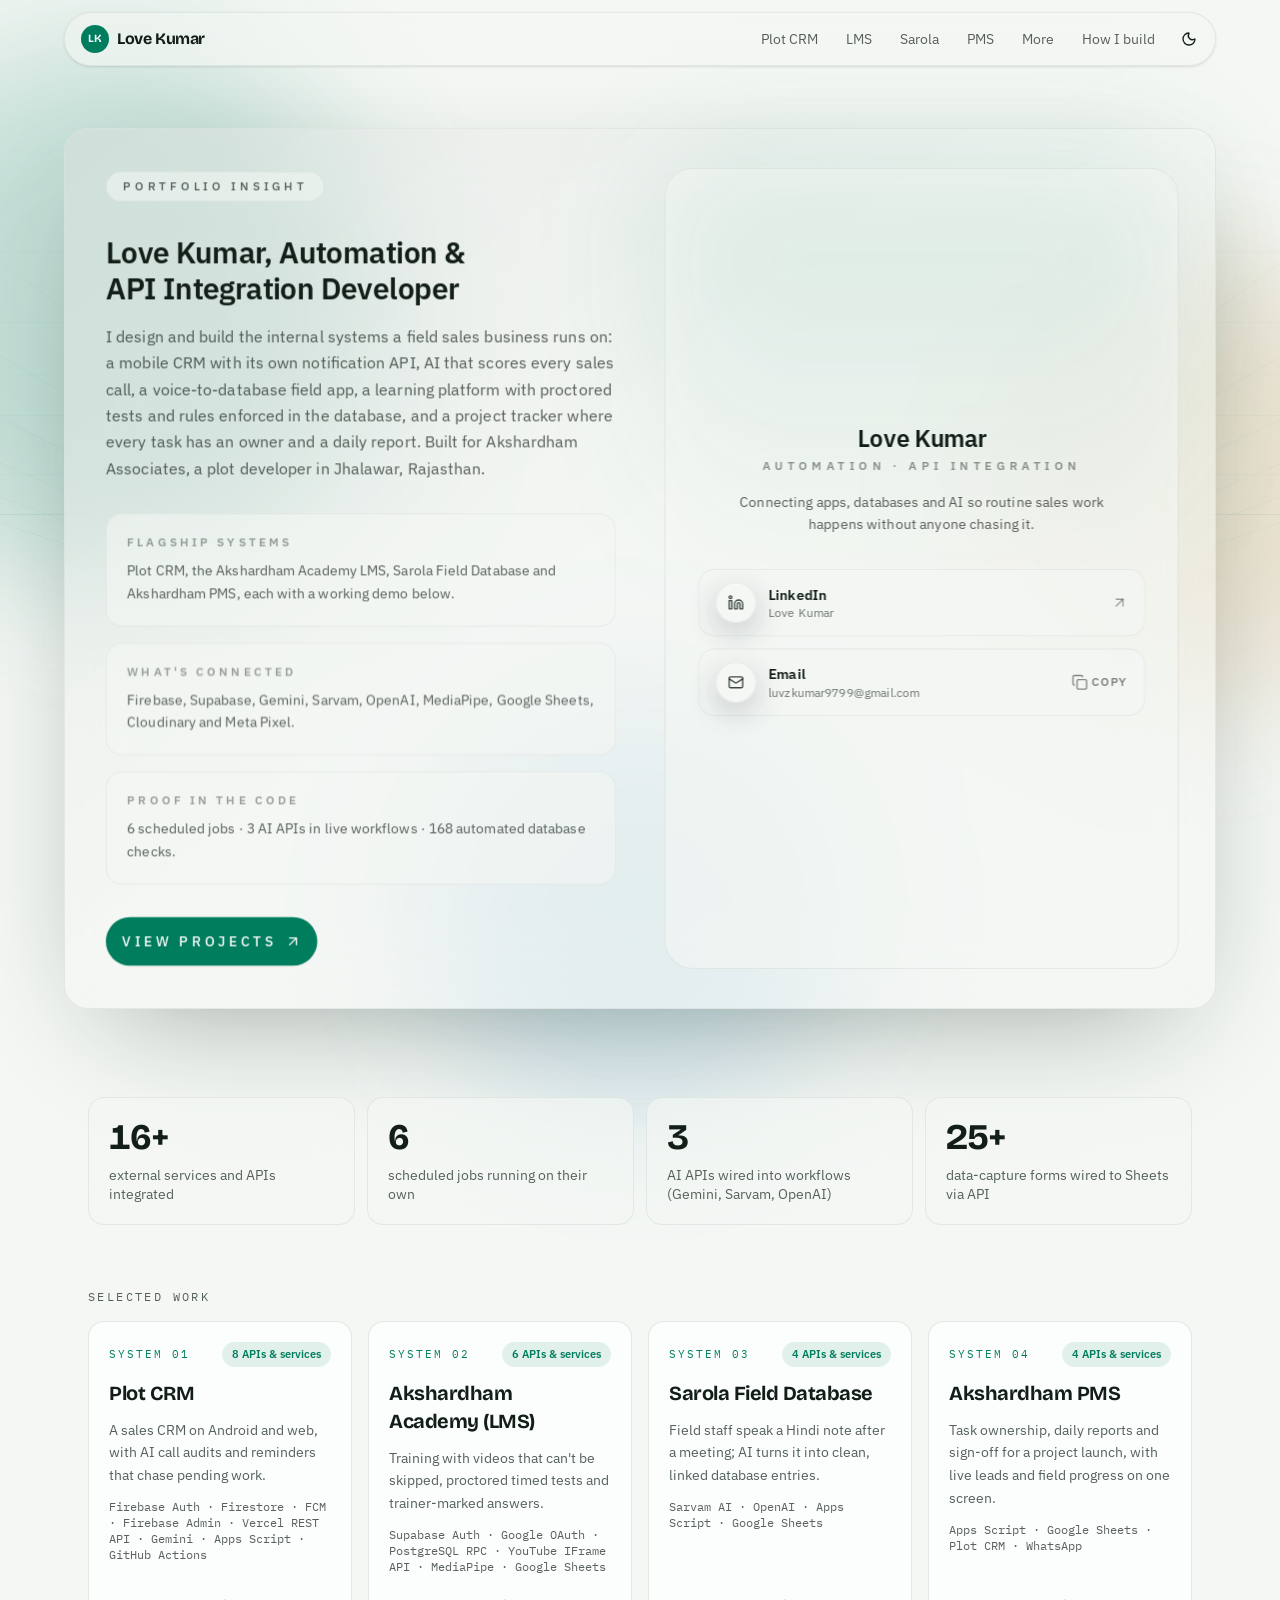
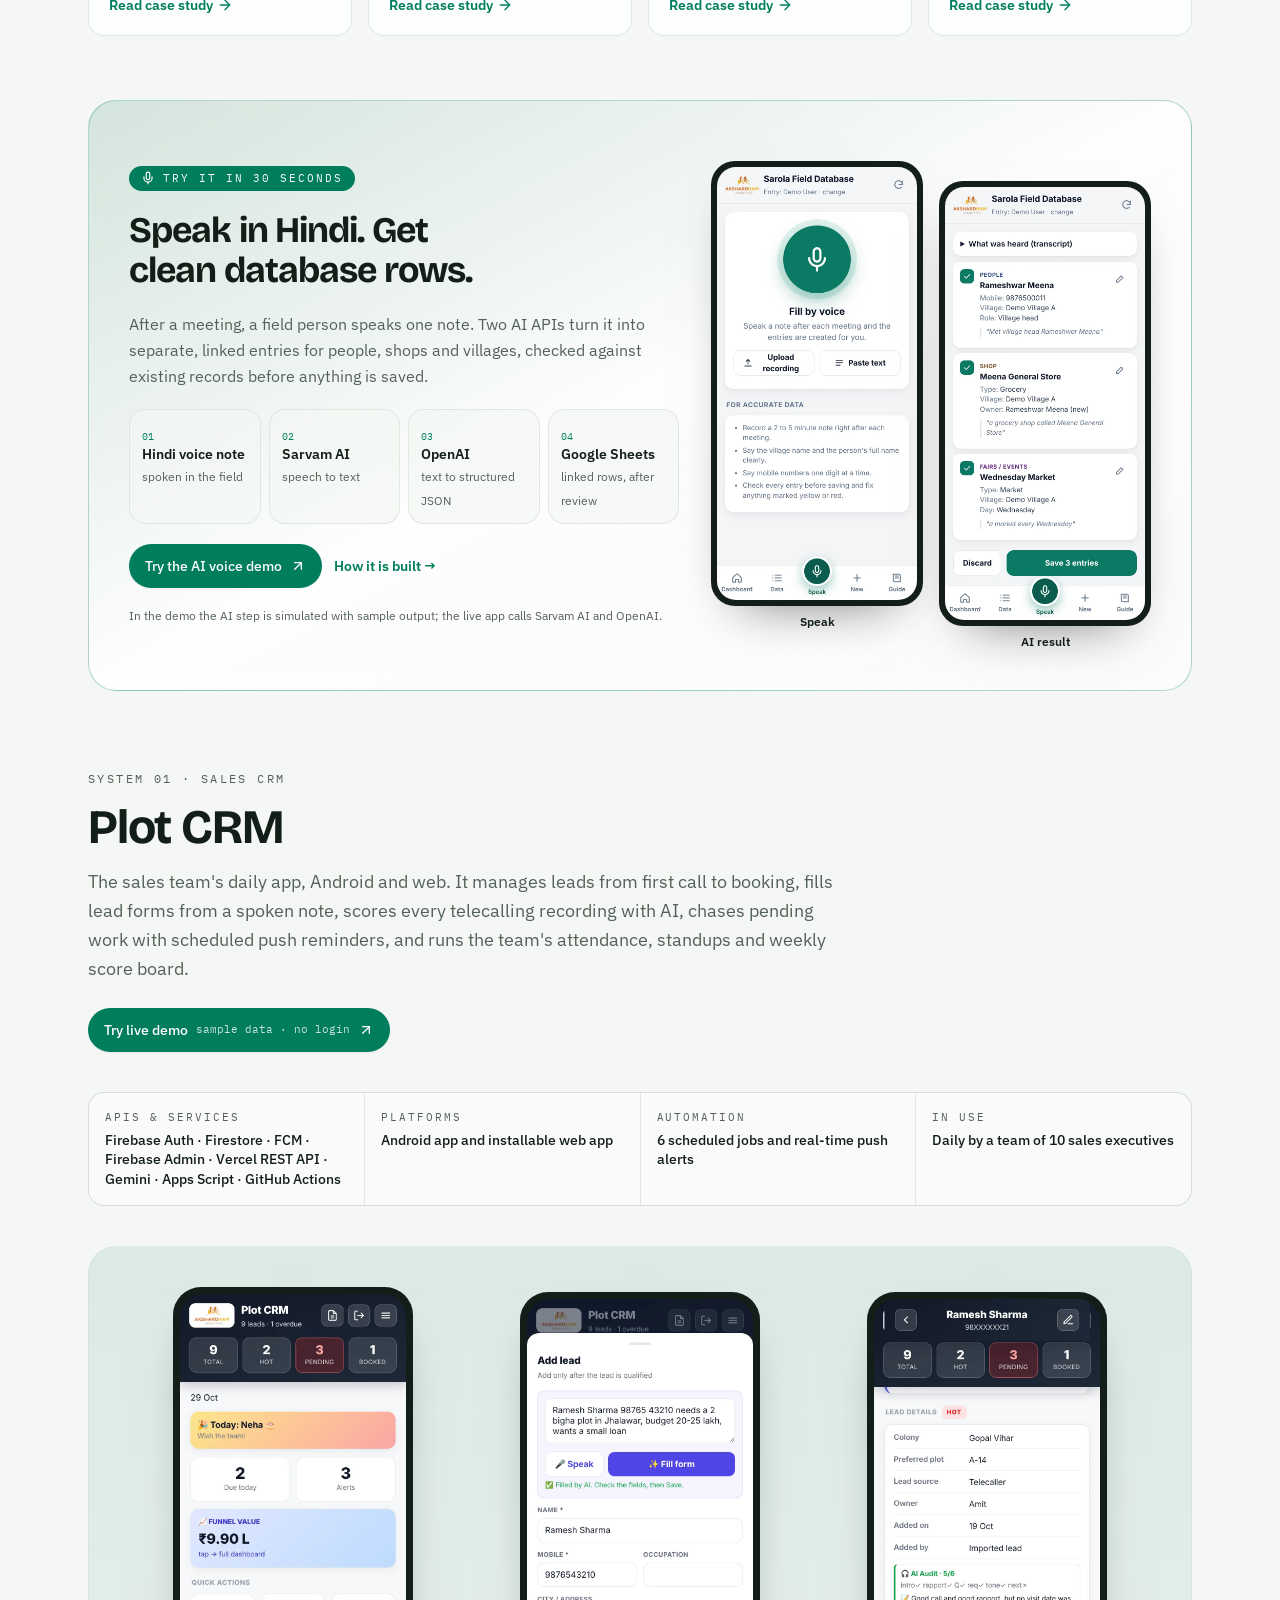
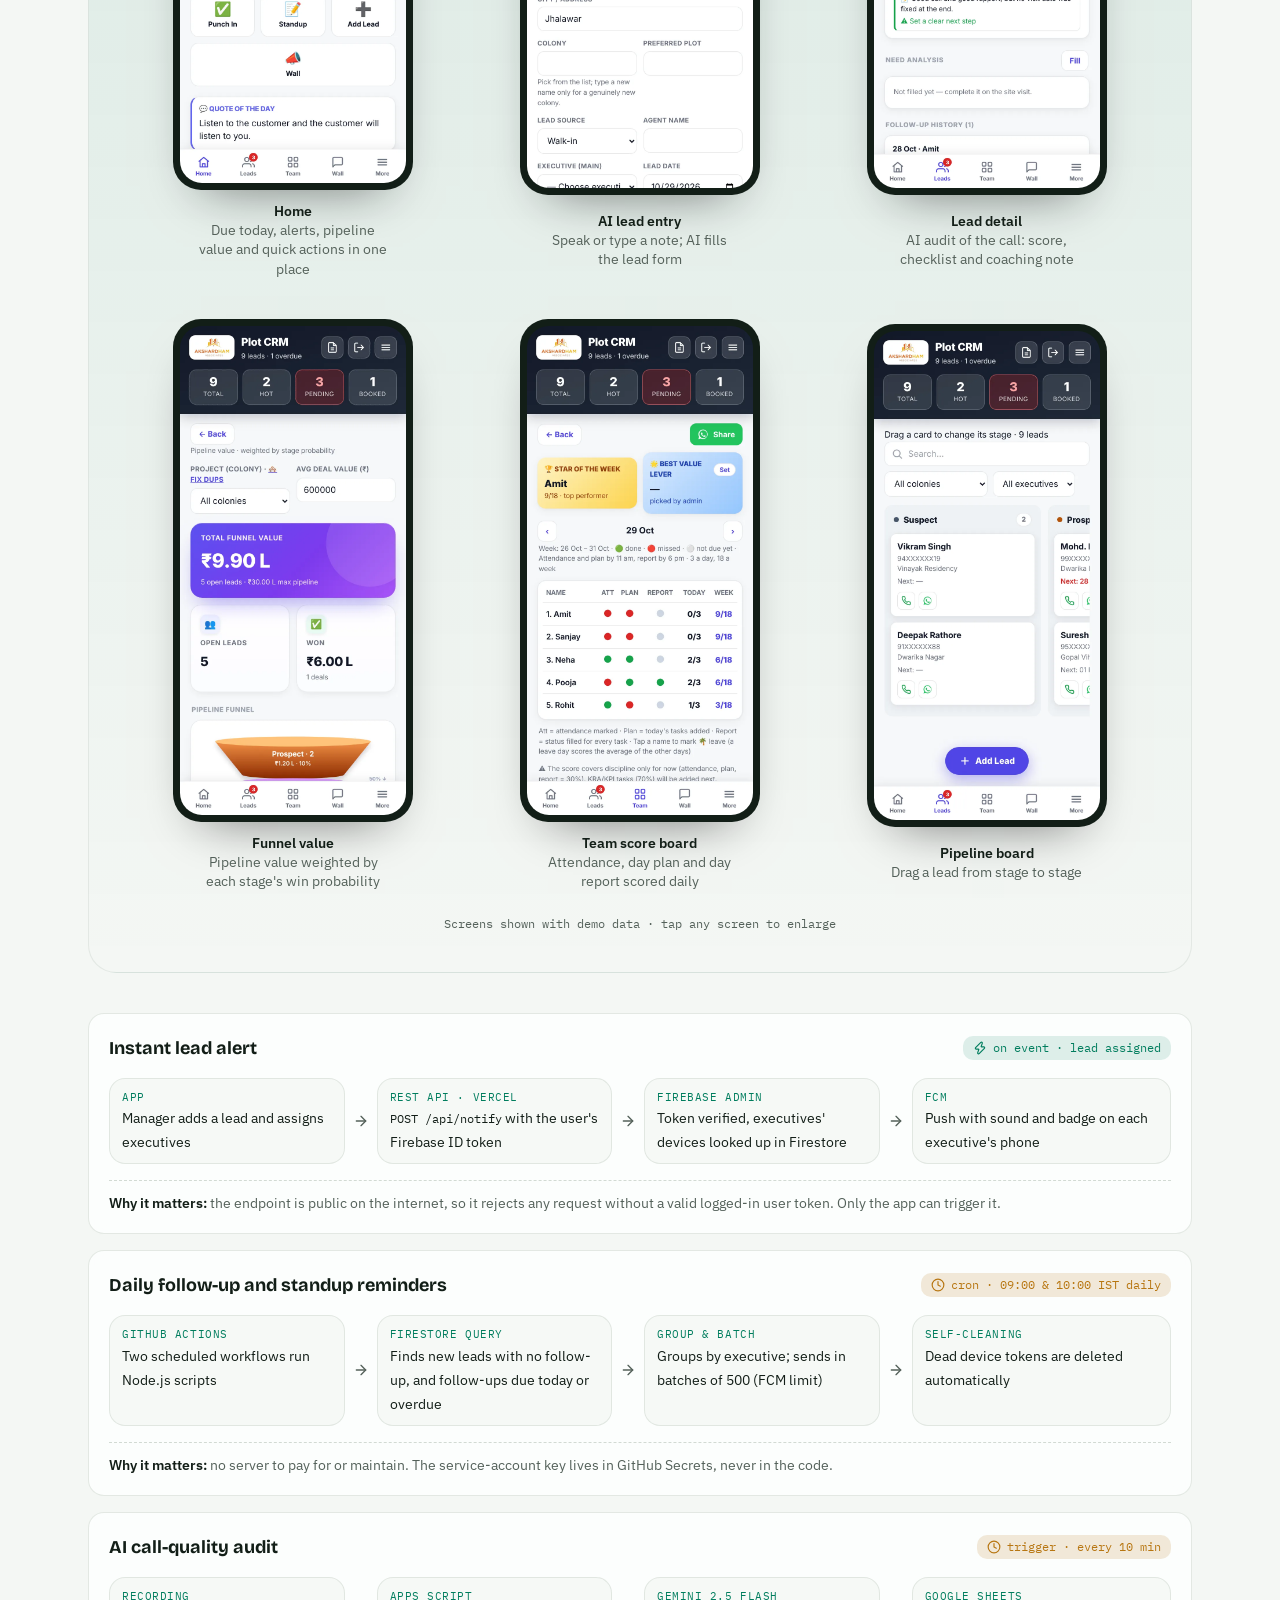
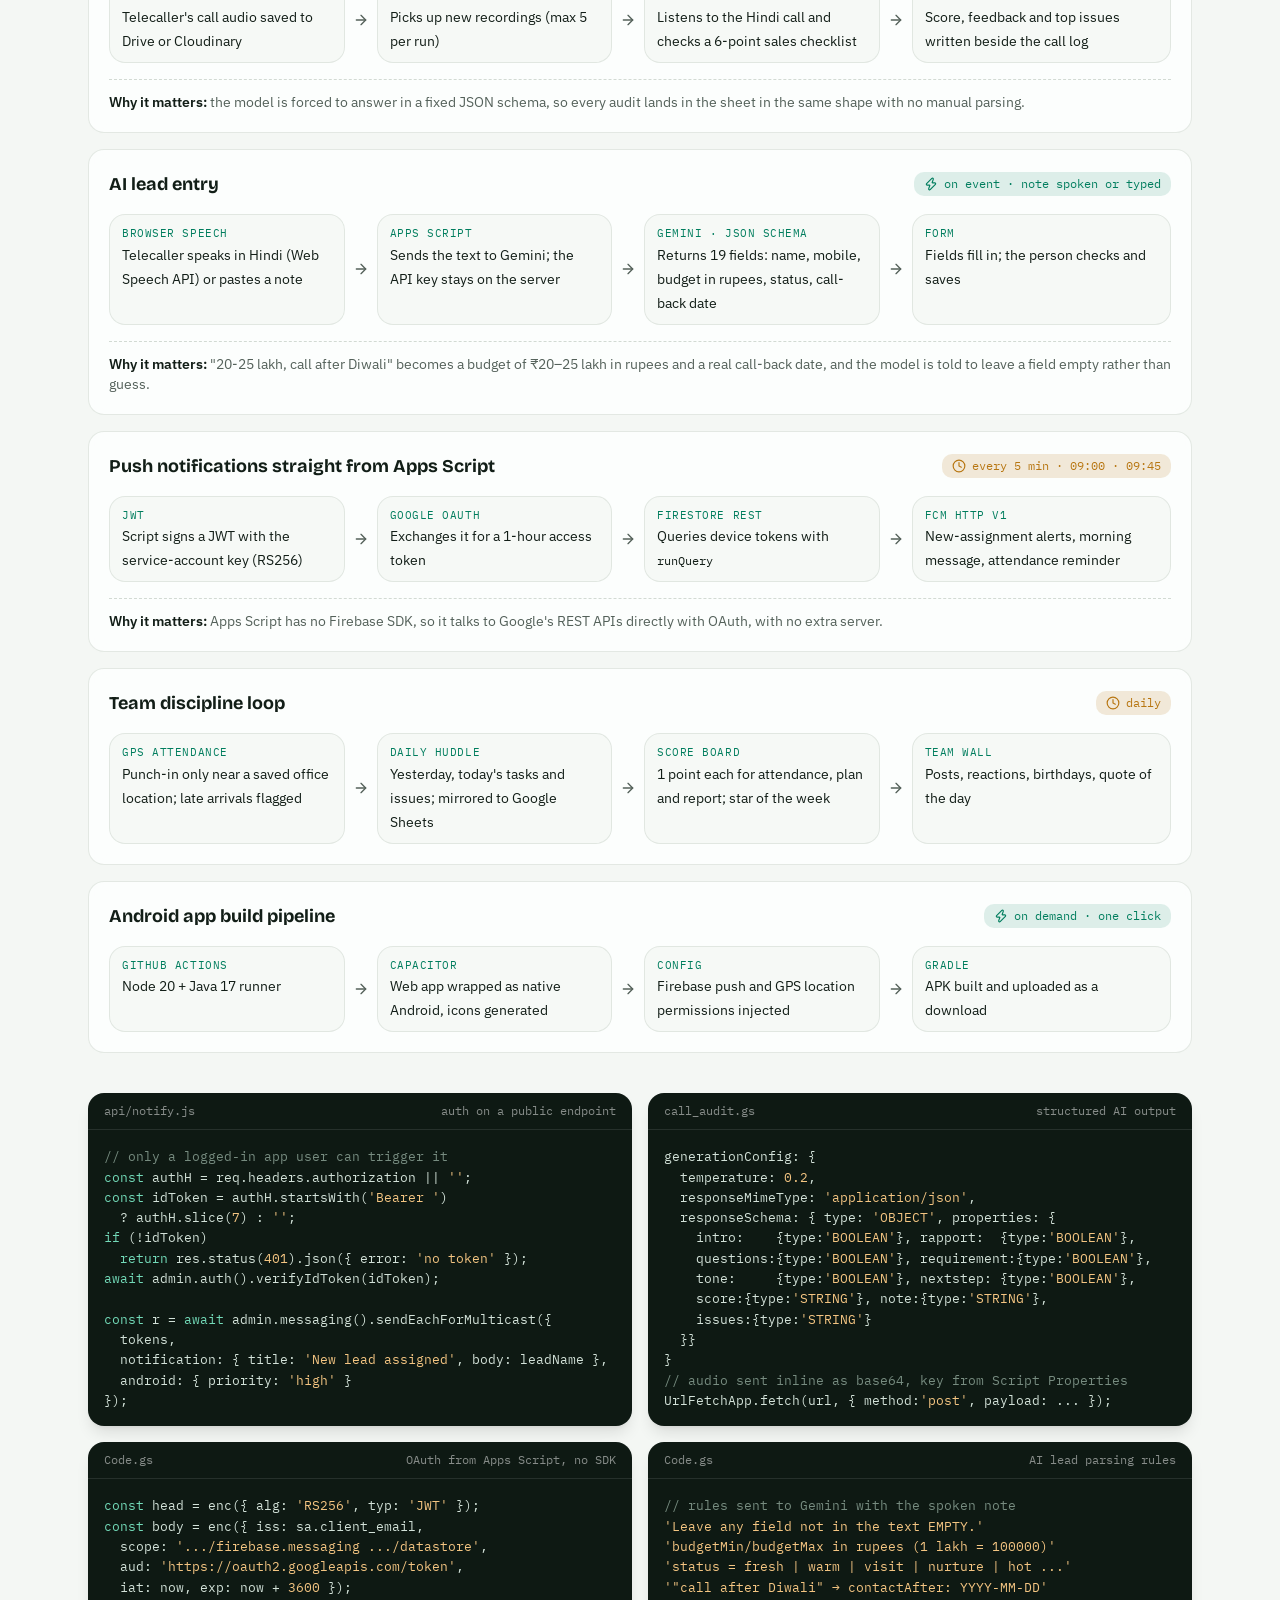
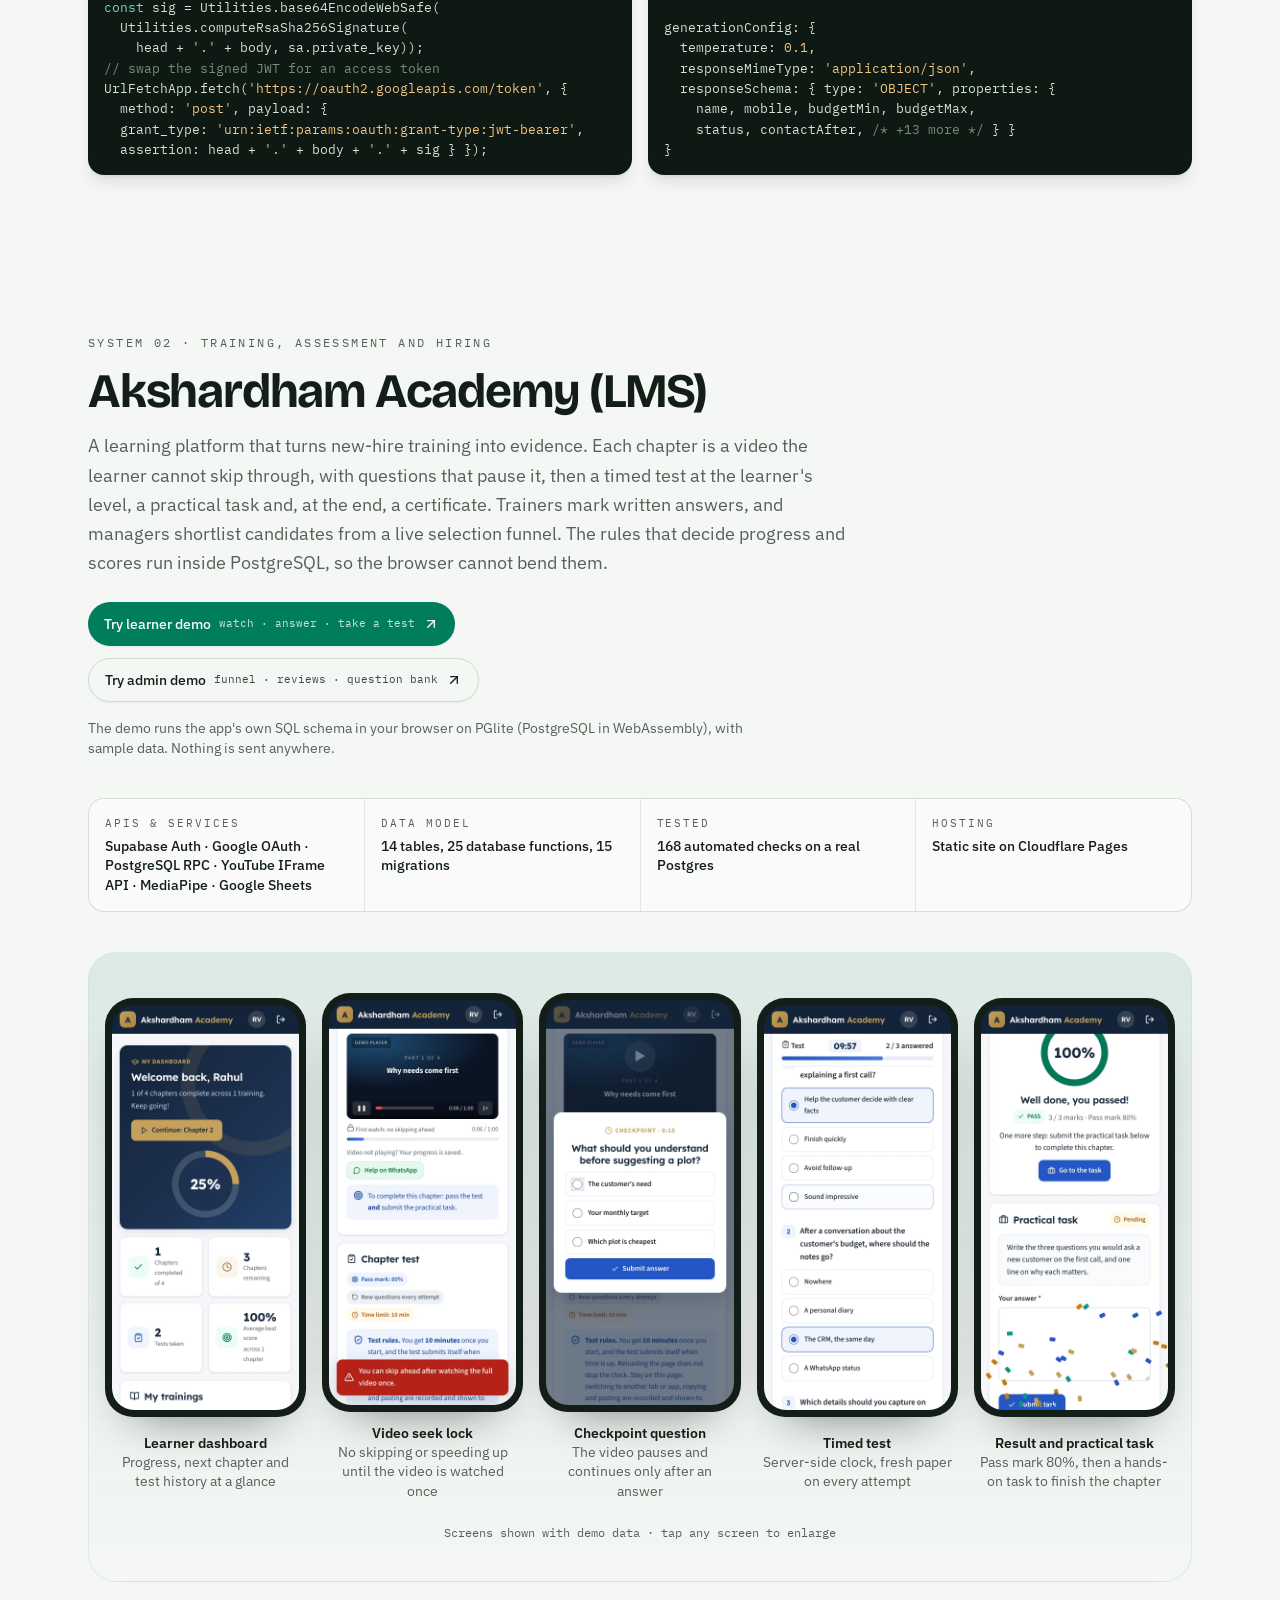
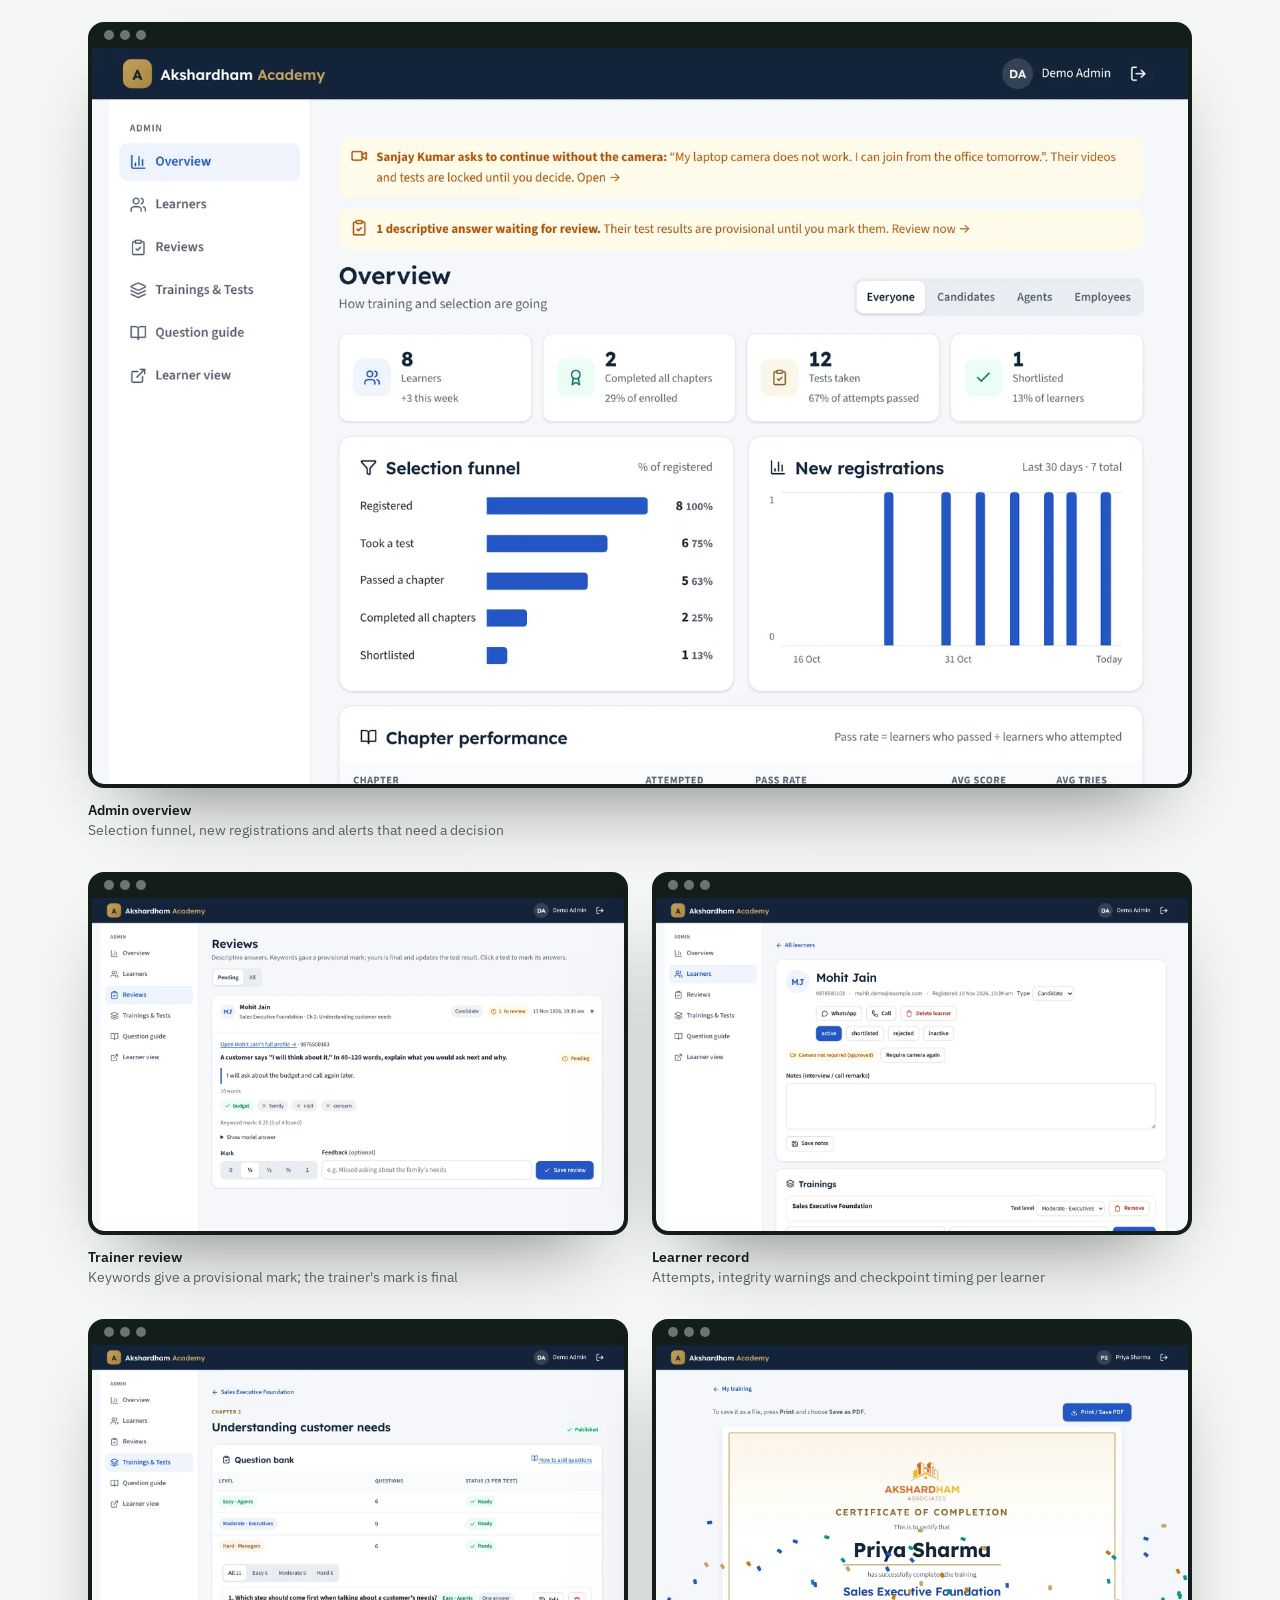
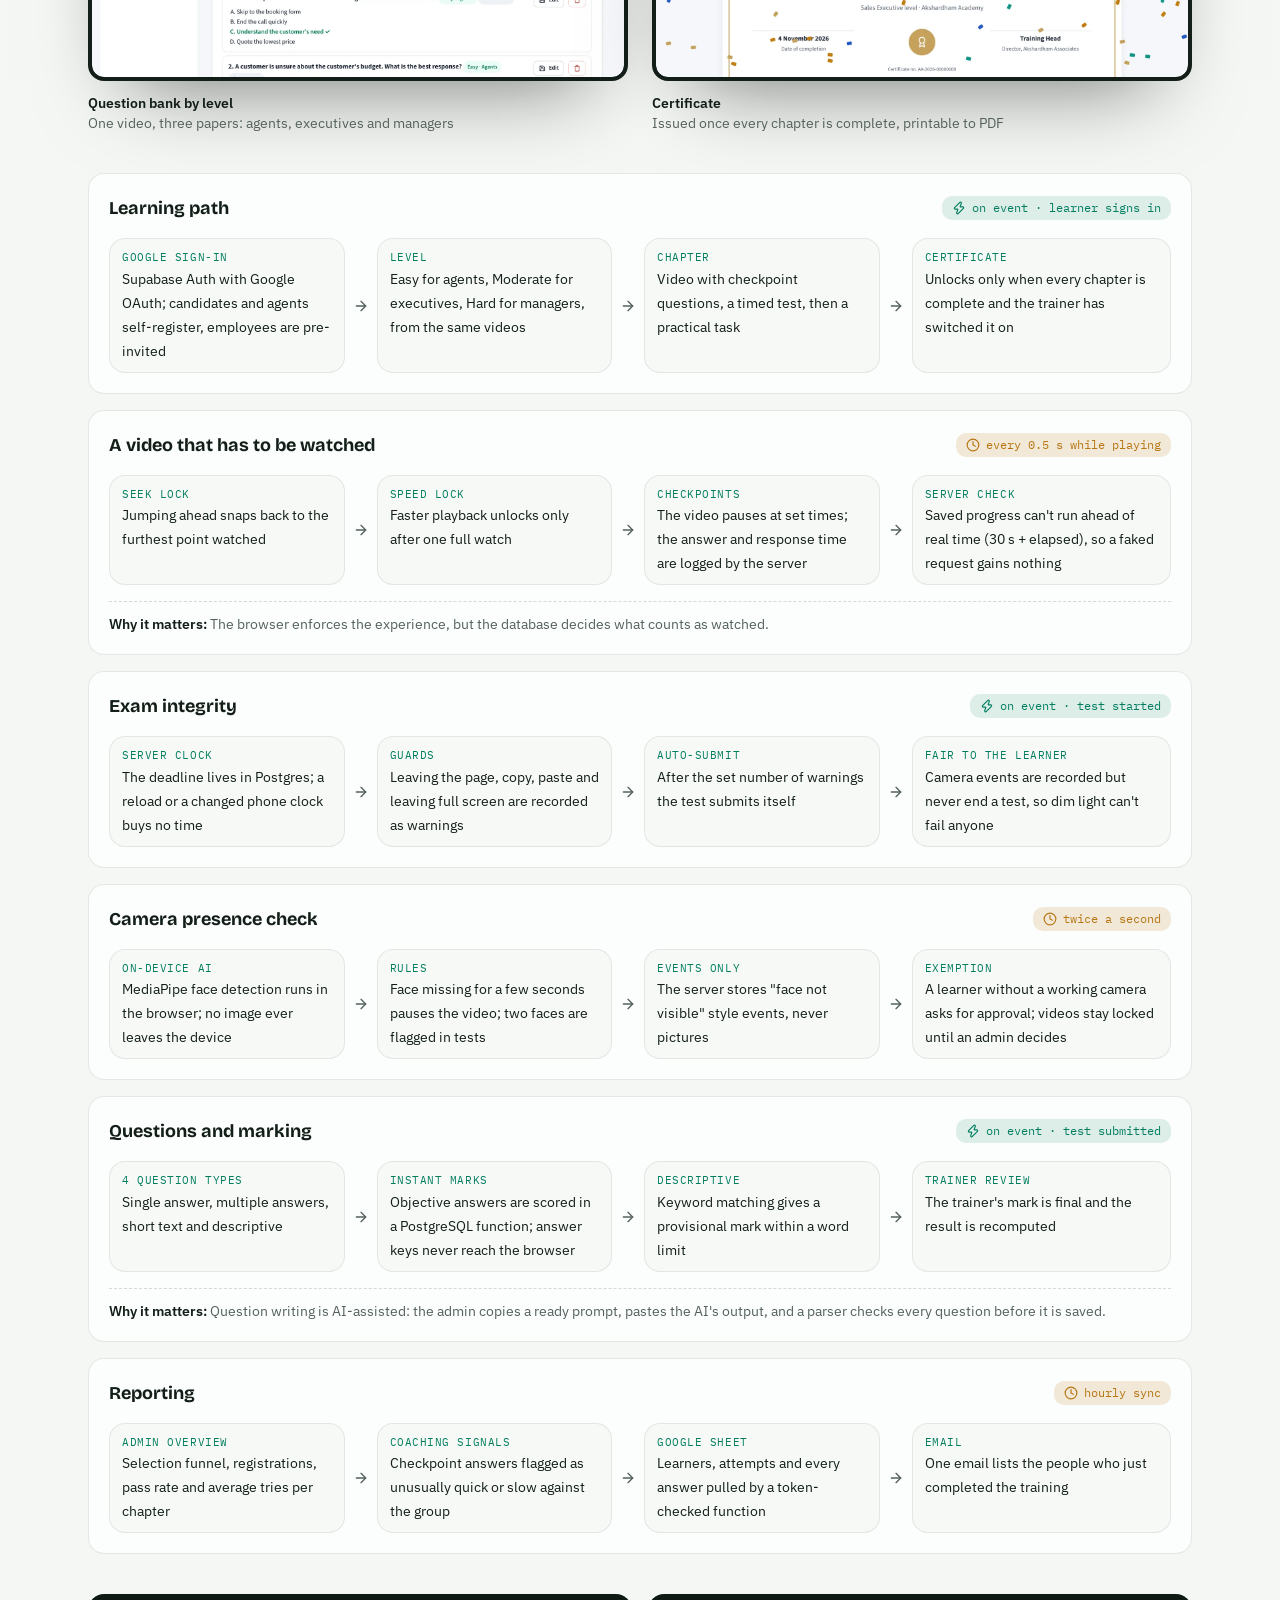
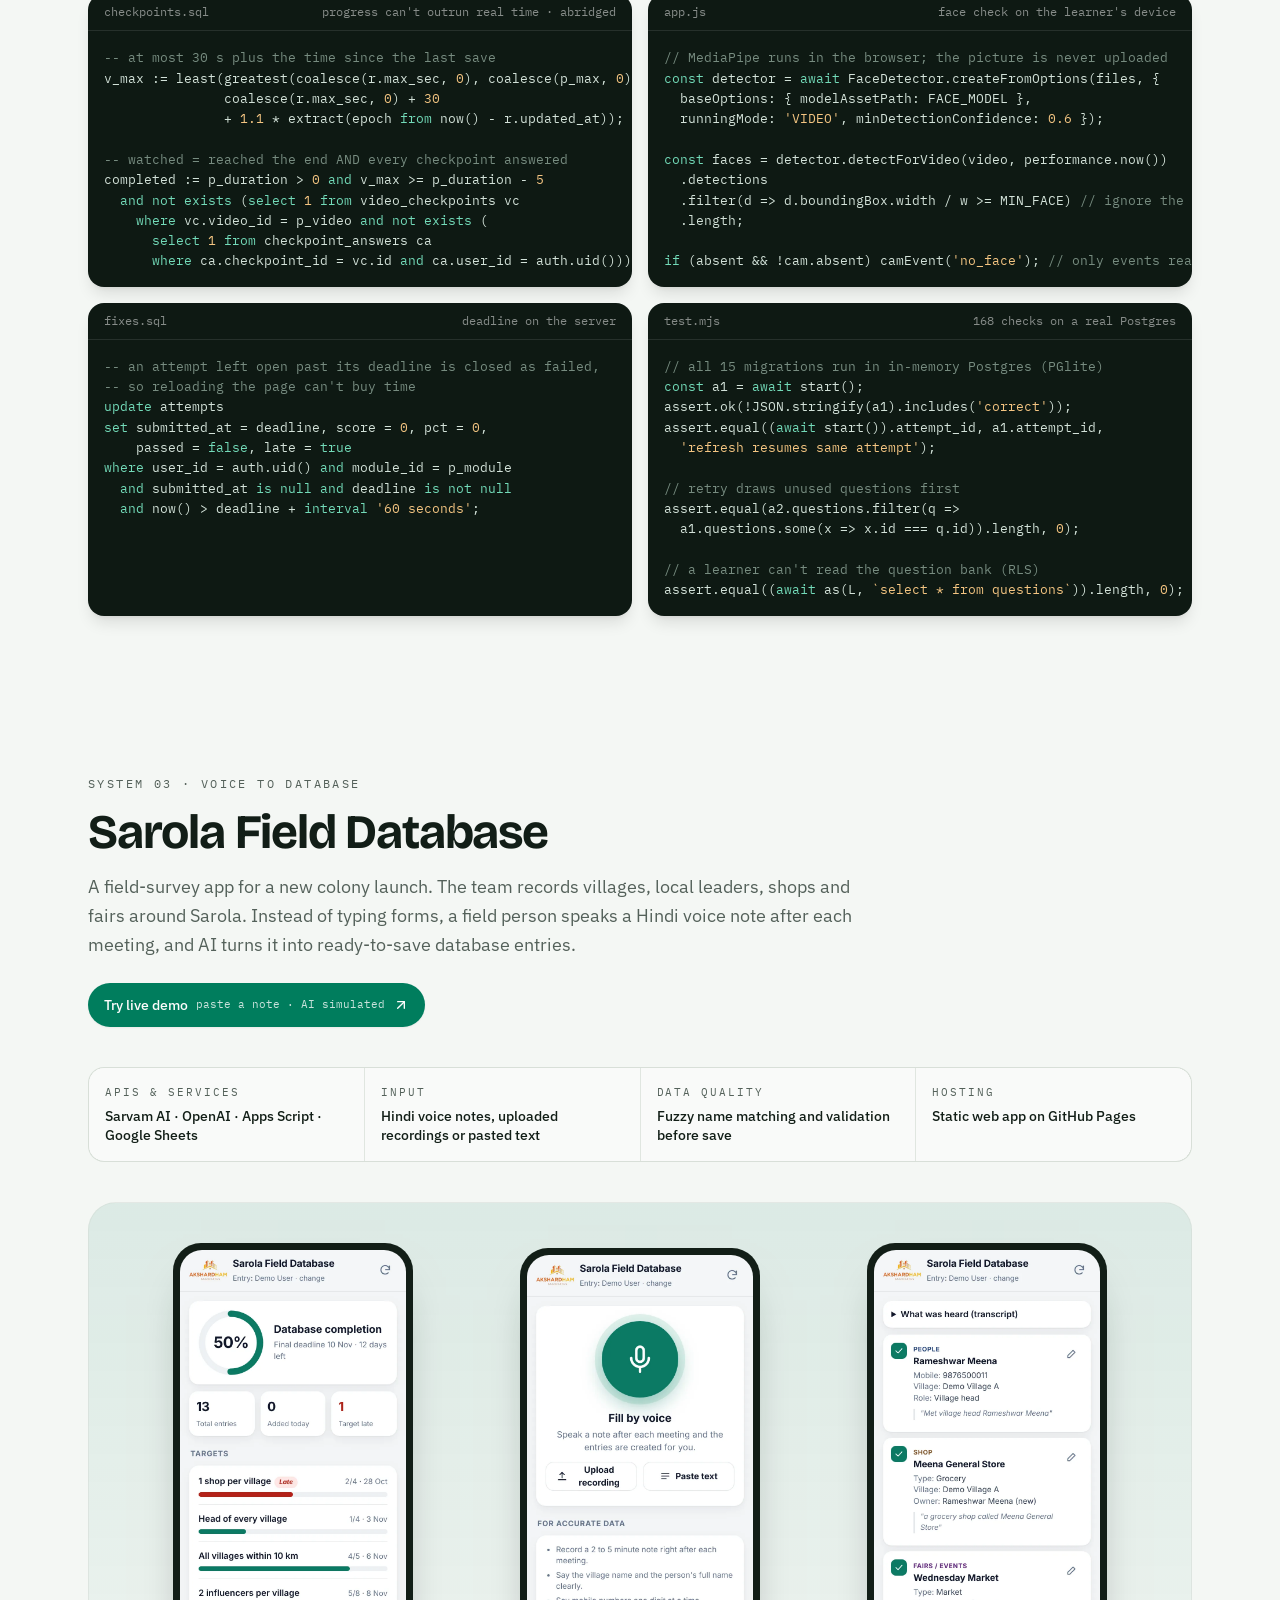
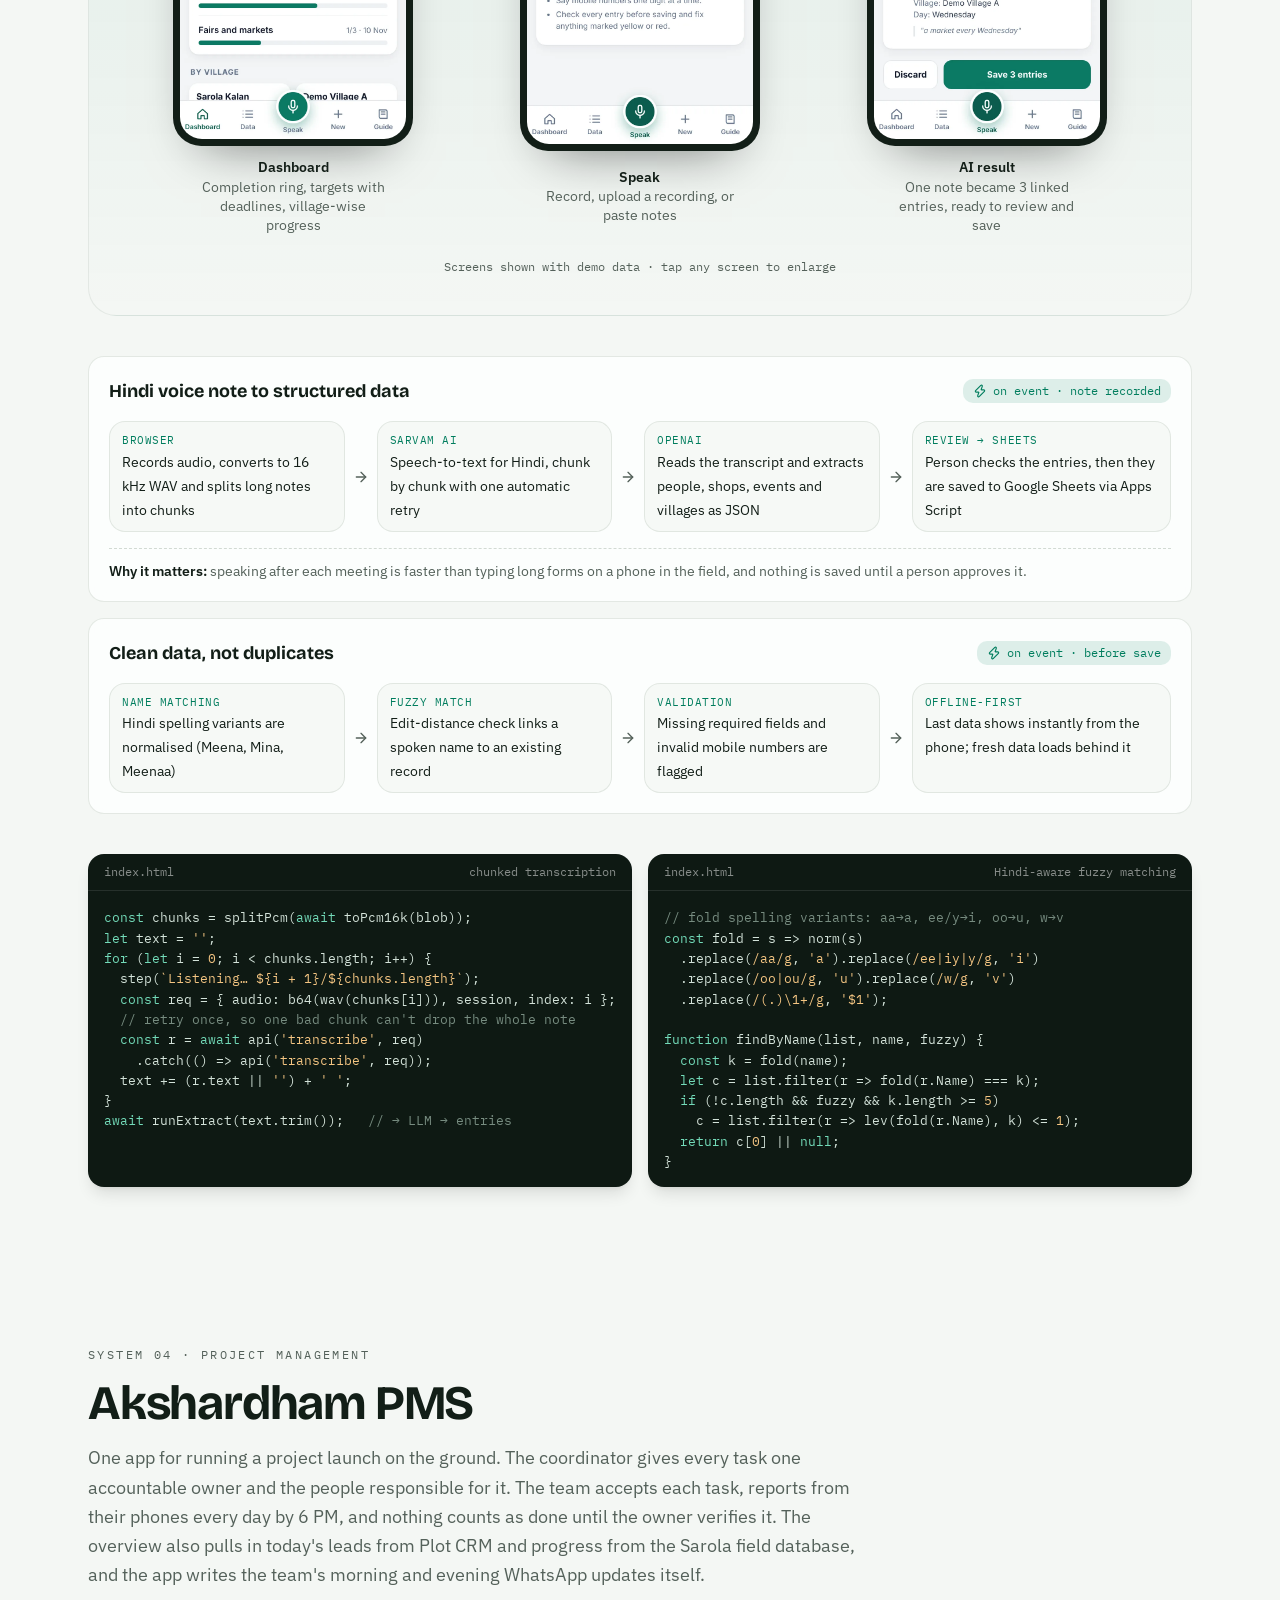
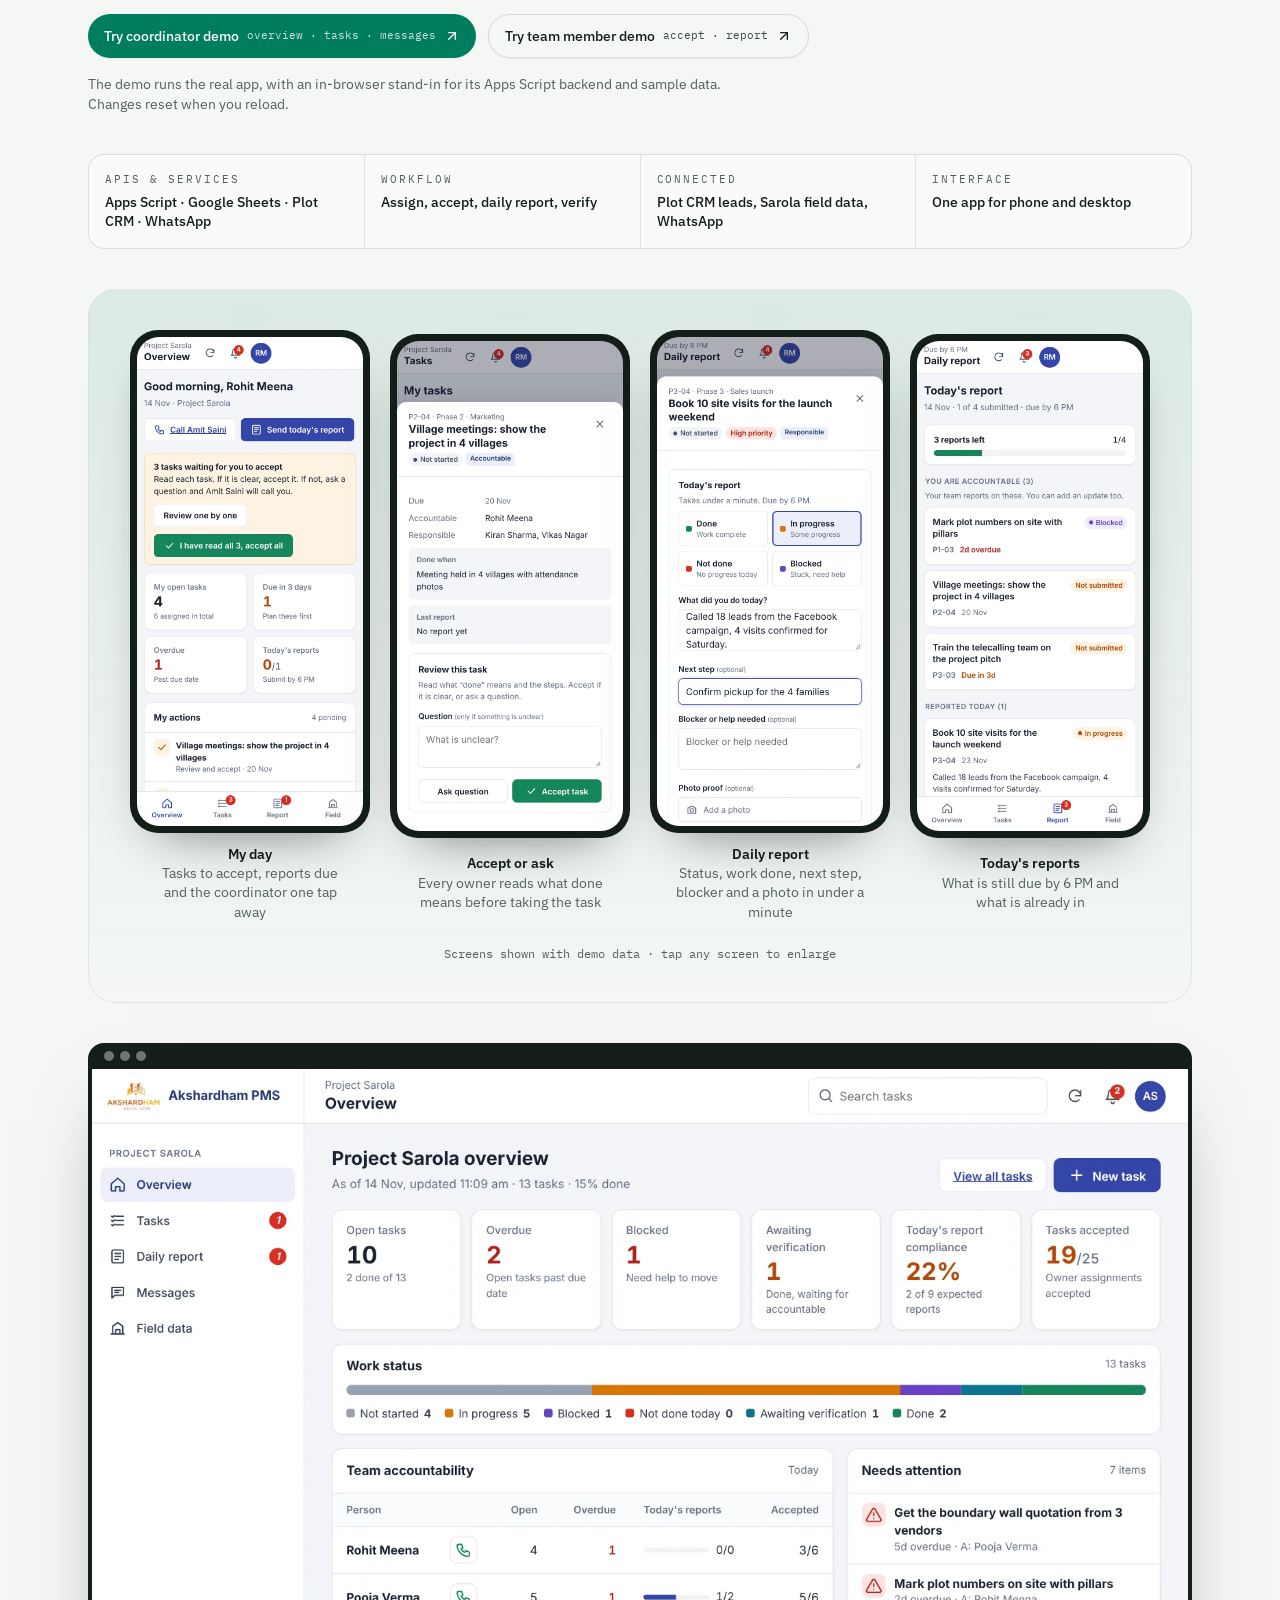
==== commit b23eb7ab: "Add files via upload" ====
--- a/index.html
+++ b/index.html
@@ -16,8 +16,8 @@
         if (t === 'dark' || (!t && matchMedia('(prefers-color-scheme: dark)').matches)) document.documentElement.classList.add('dark');
       } catch (e) {}
     </script>
-    <script type="module" crossorigin src="./assets/index-y9KctvVs.js"></script>
-    <link rel="stylesheet" crossorigin href="./assets/index-CTBj19de.css">
+    <script type="module" crossorigin src="./assets/index-Cb2YePTG.js"></script>
+    <link rel="stylesheet" crossorigin href="./assets/index-DMKpjBKB.css">
   </head>
   <body>
     <div id="root"></div>
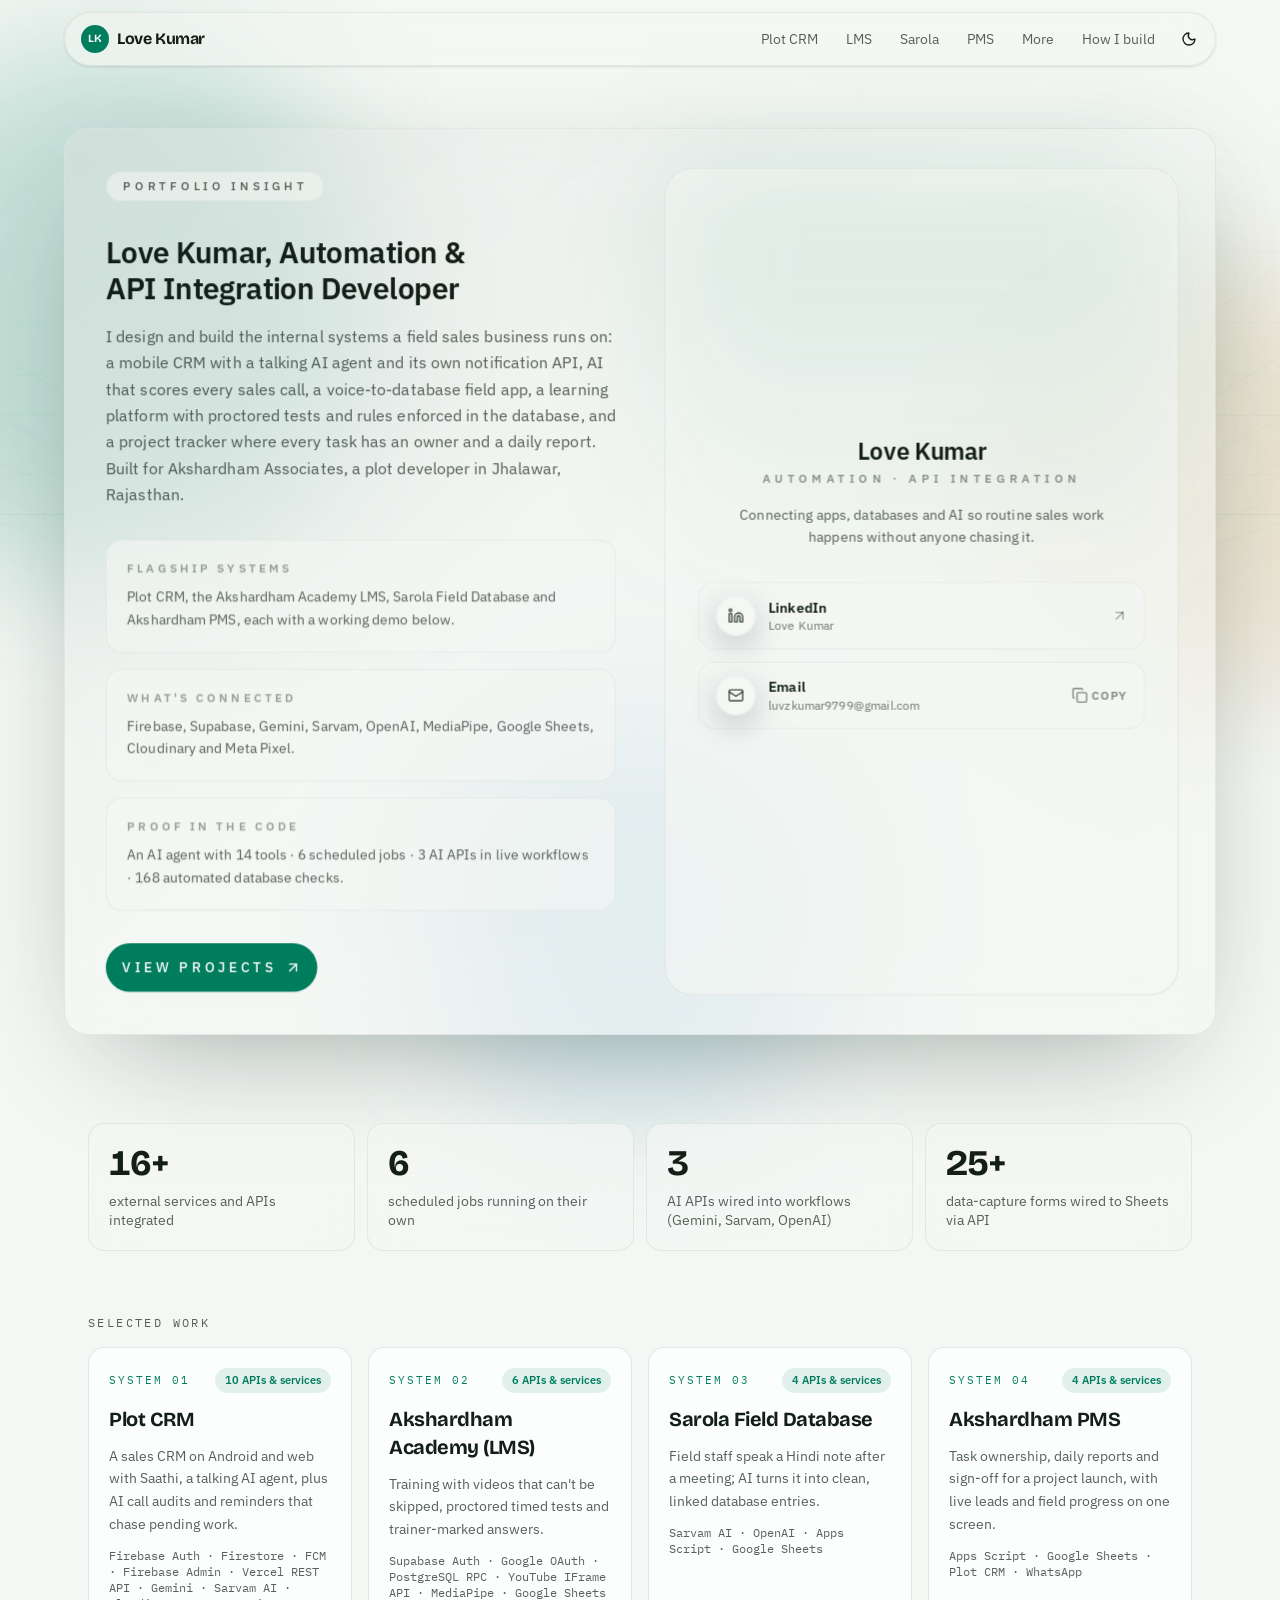
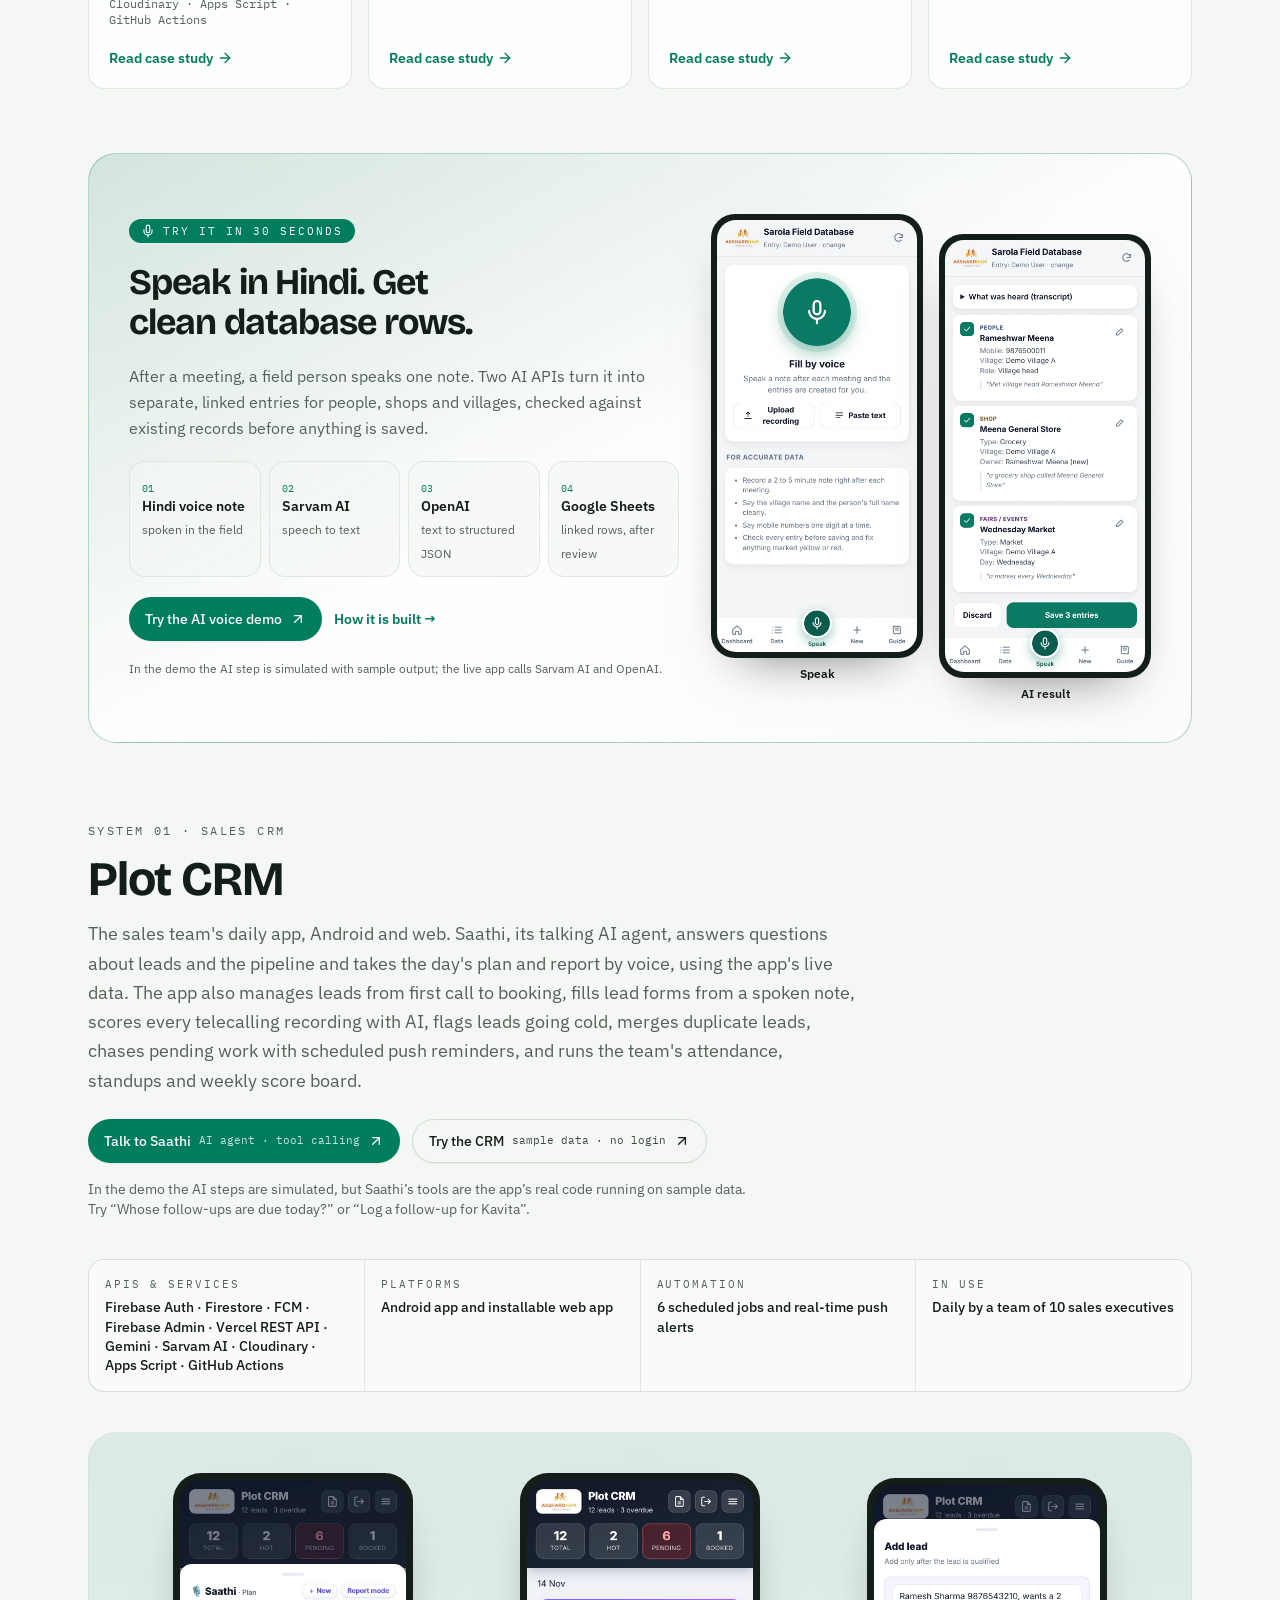
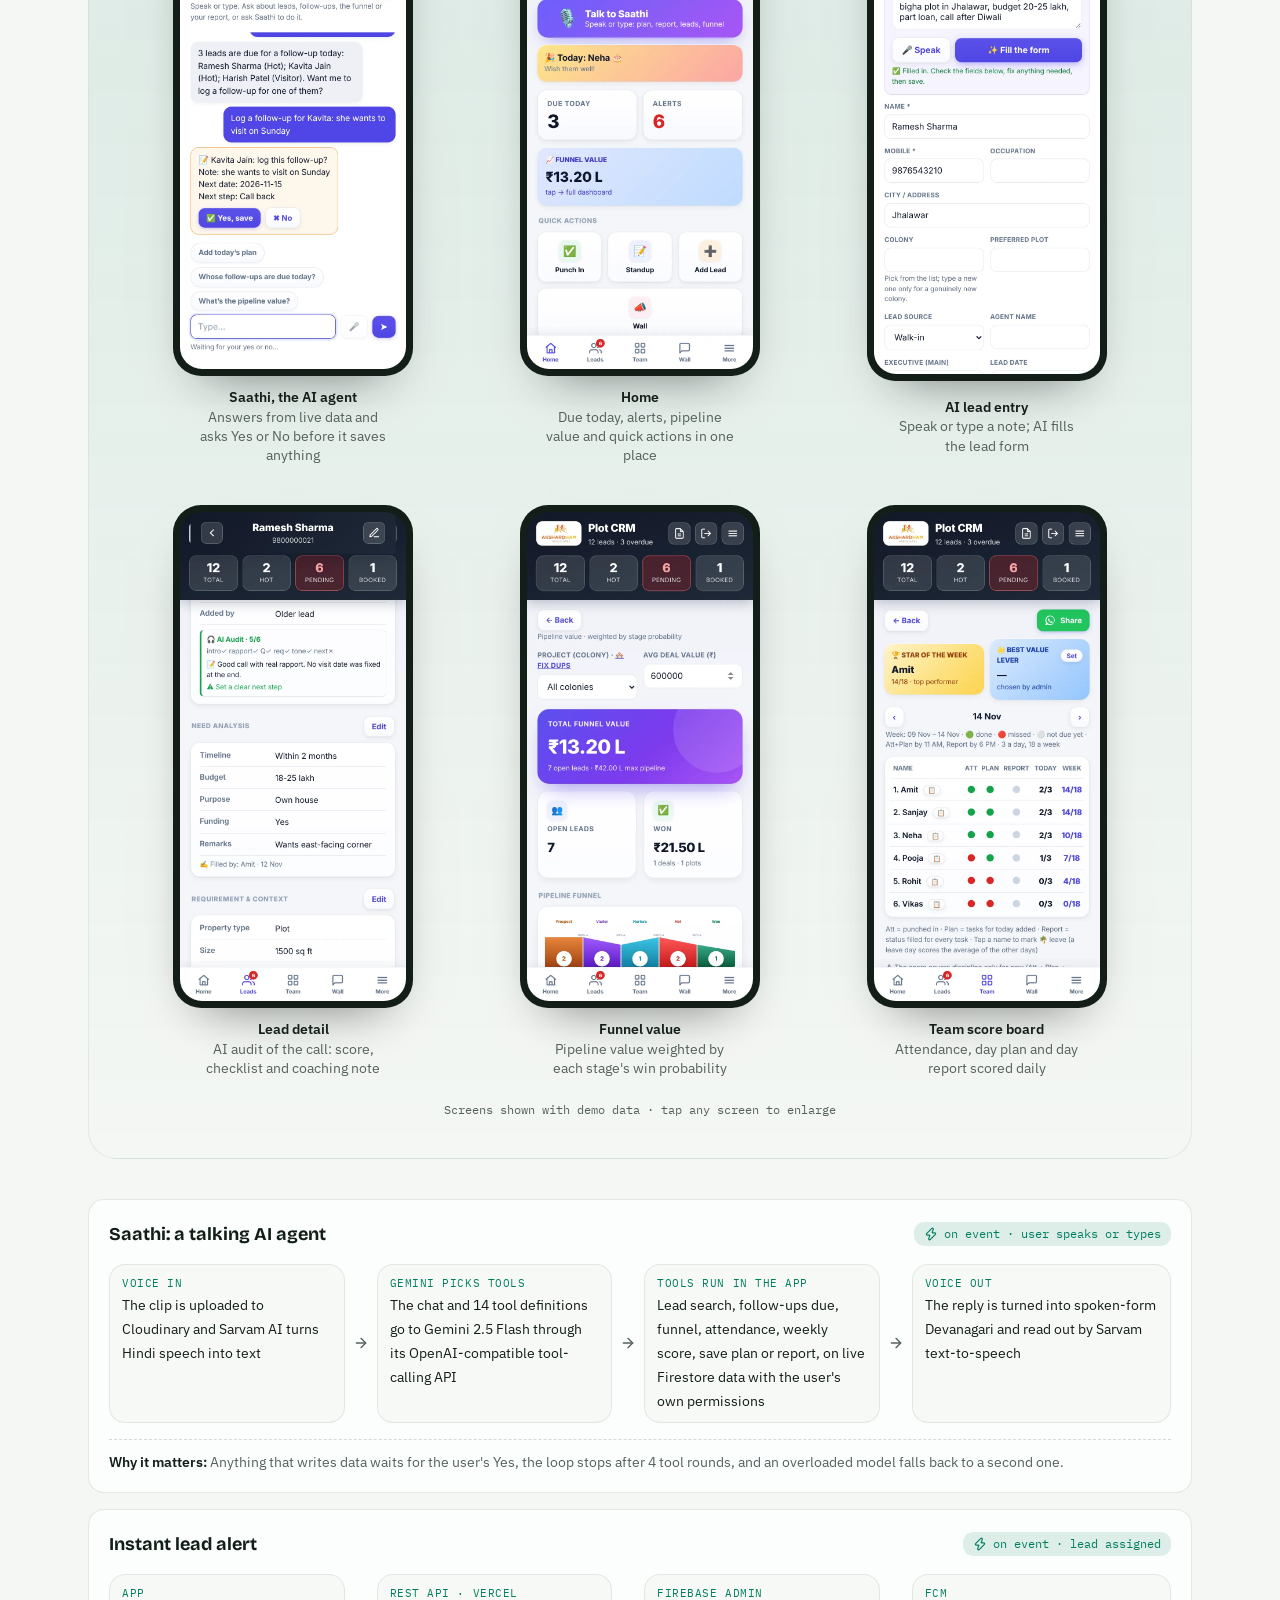
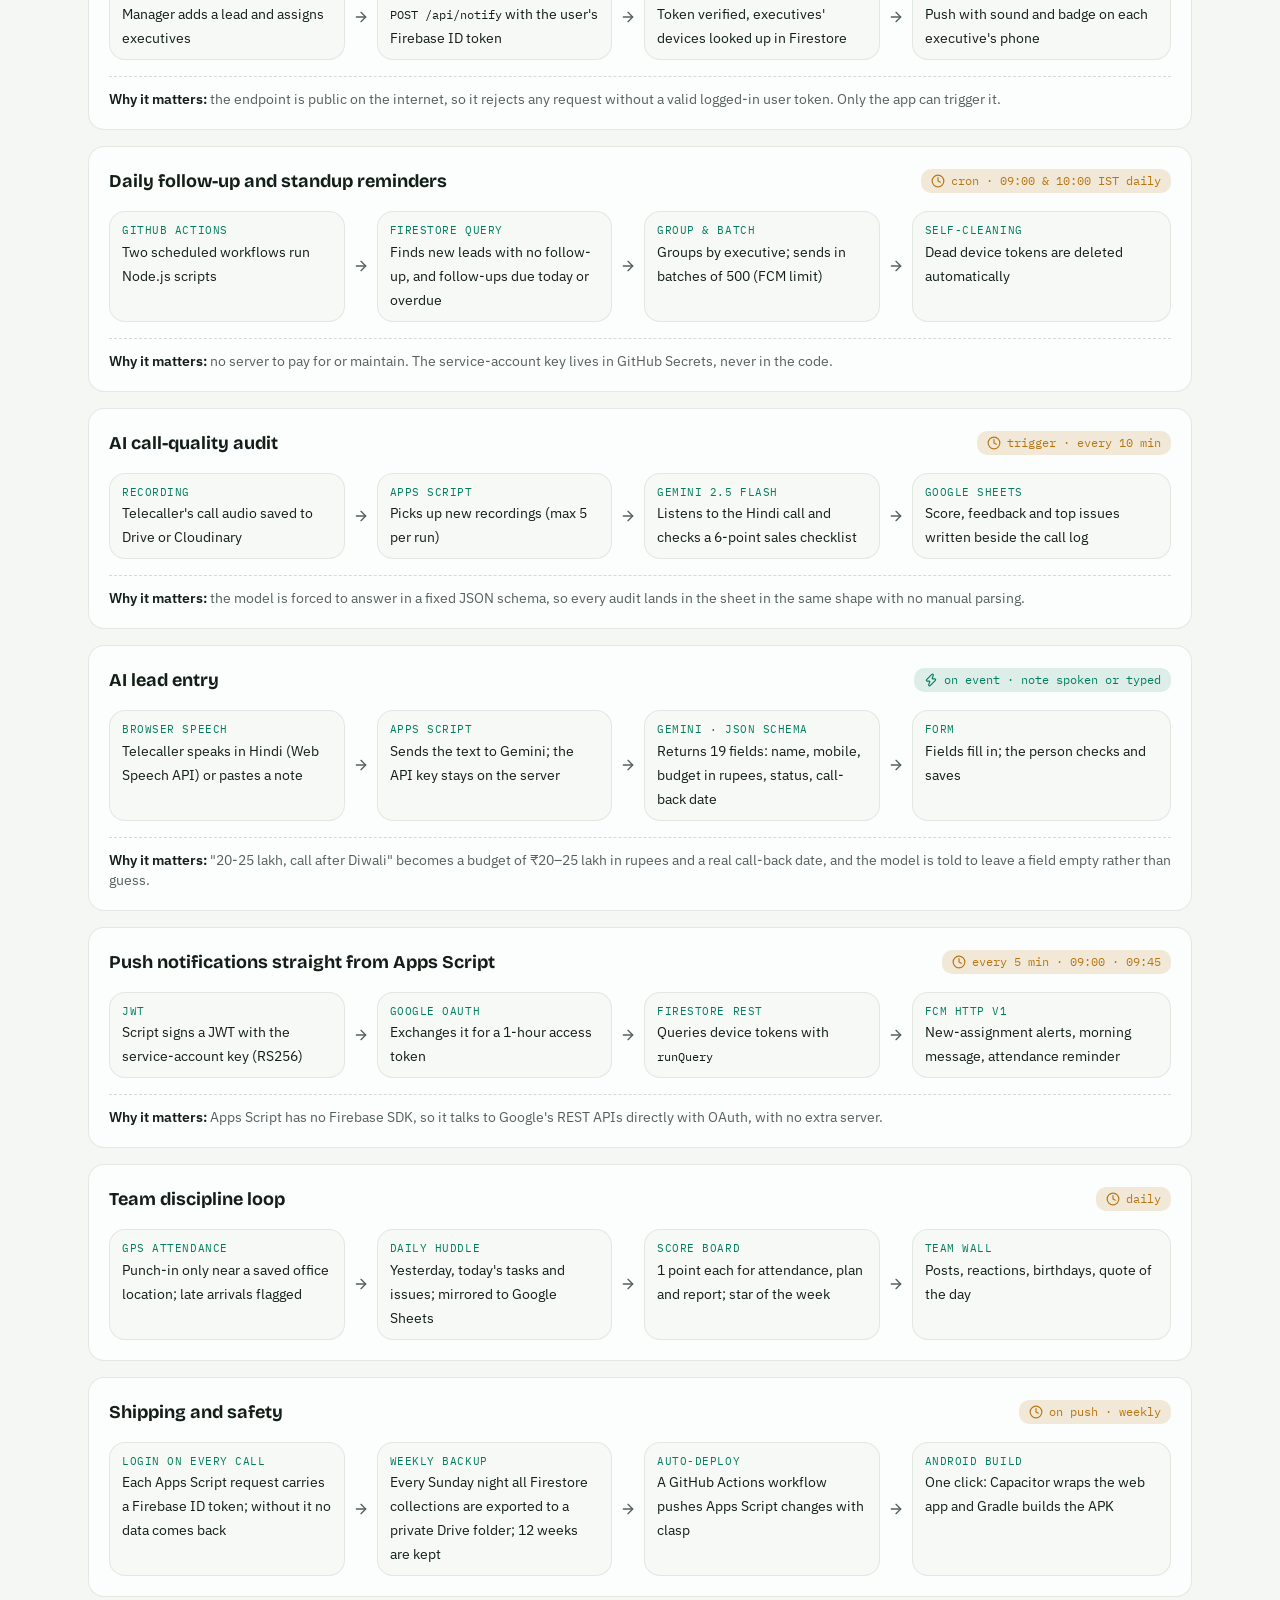
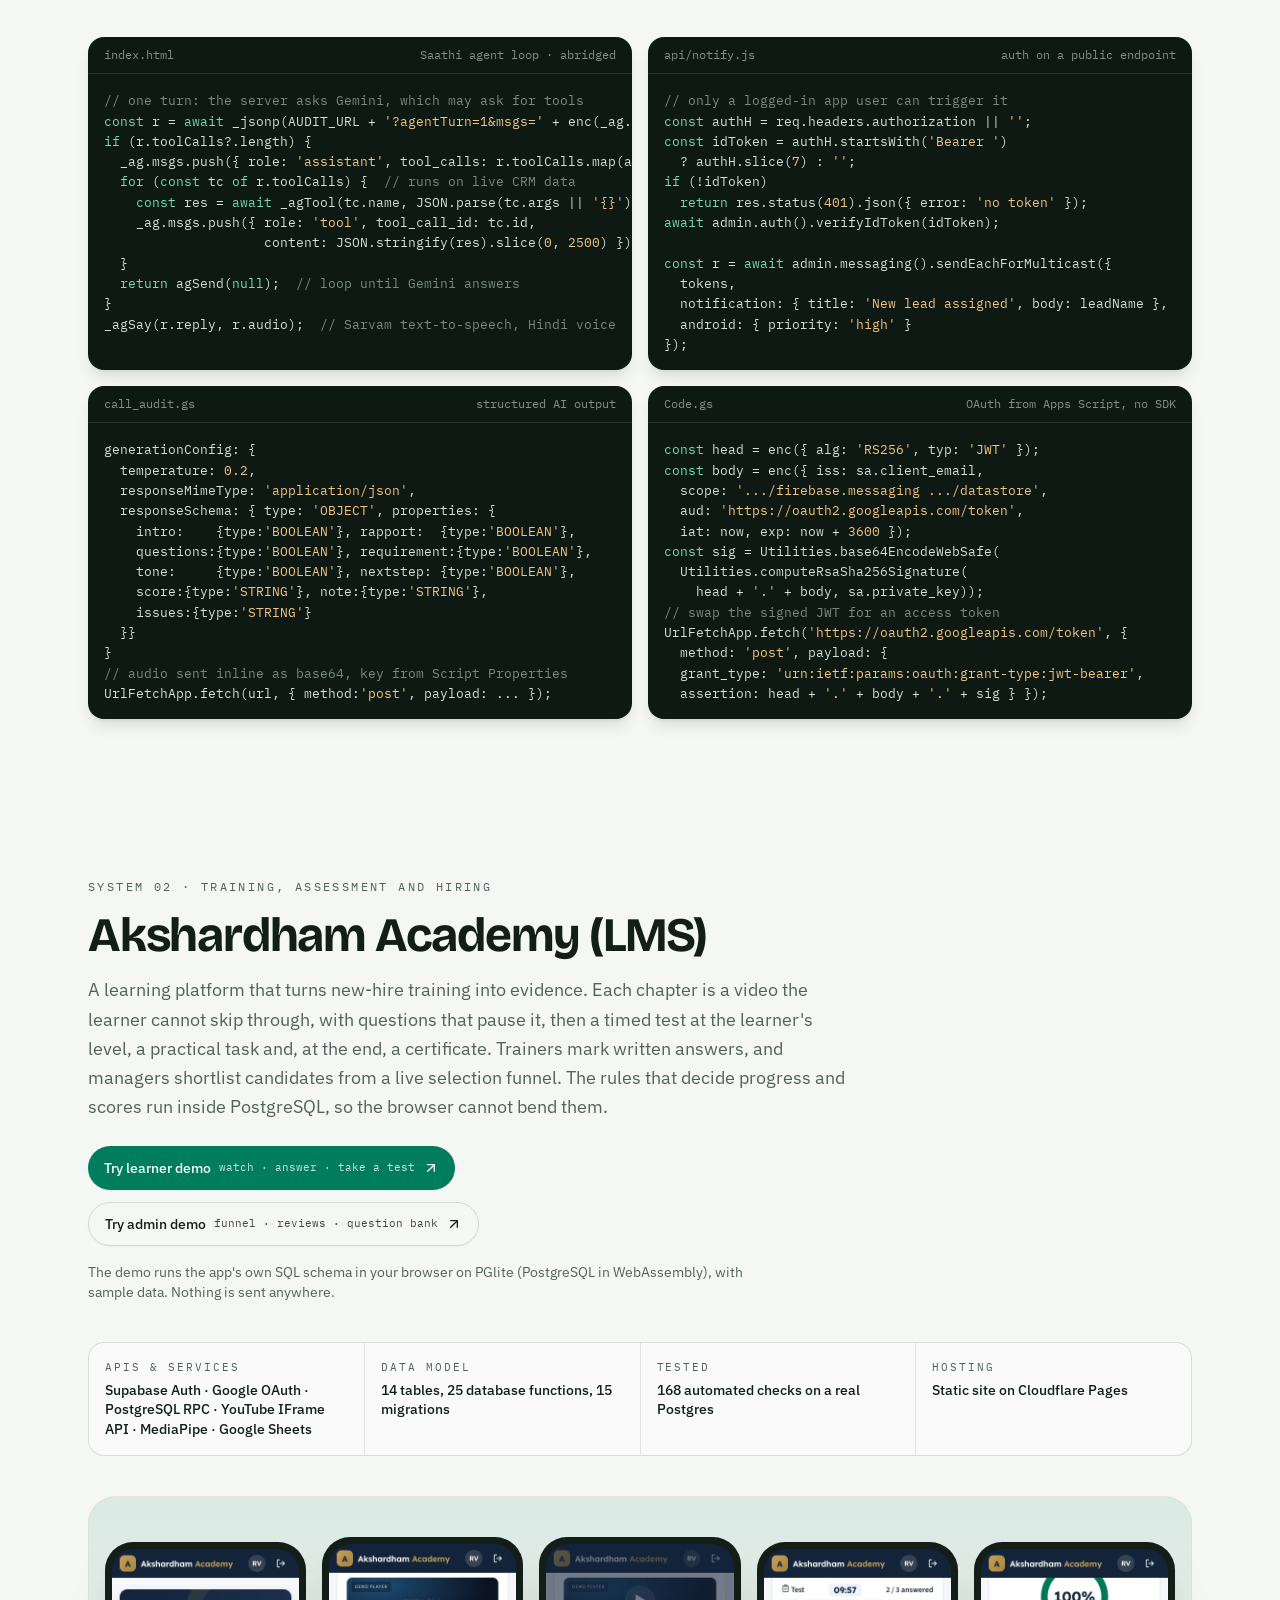
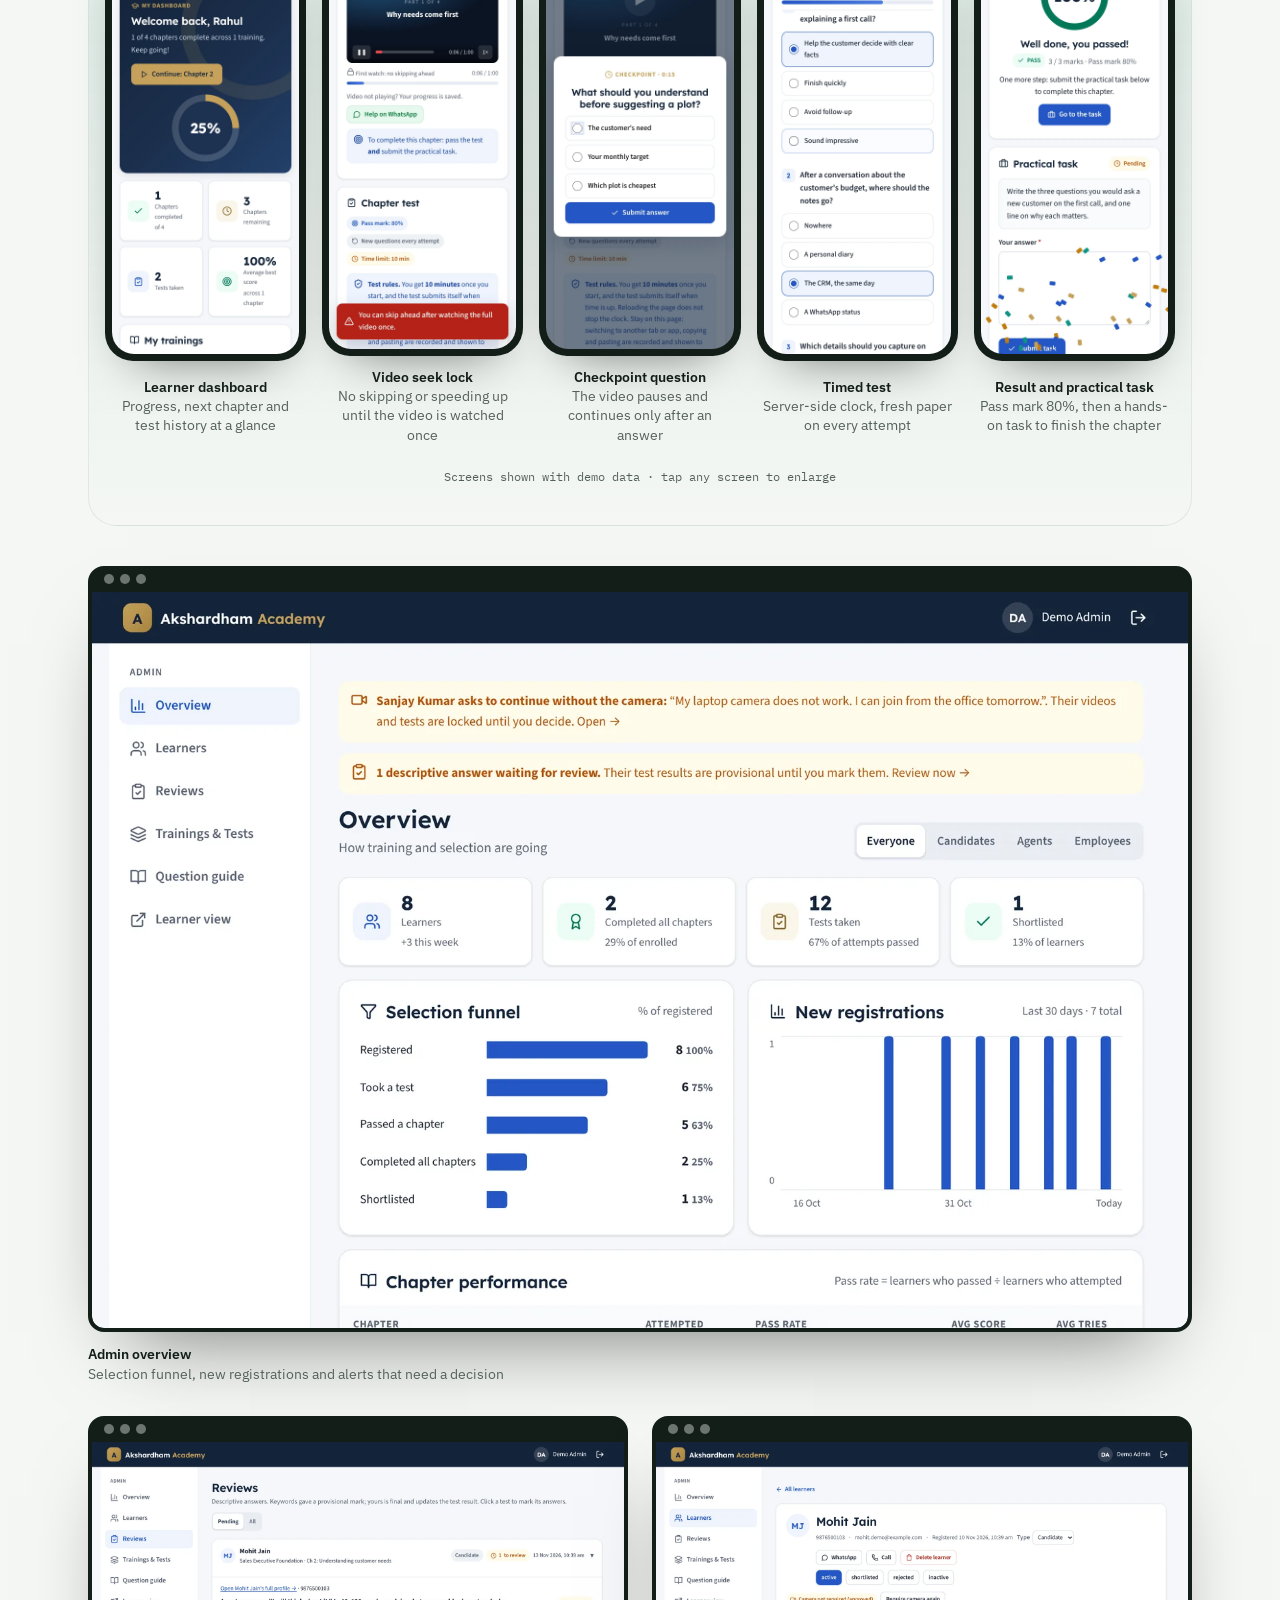
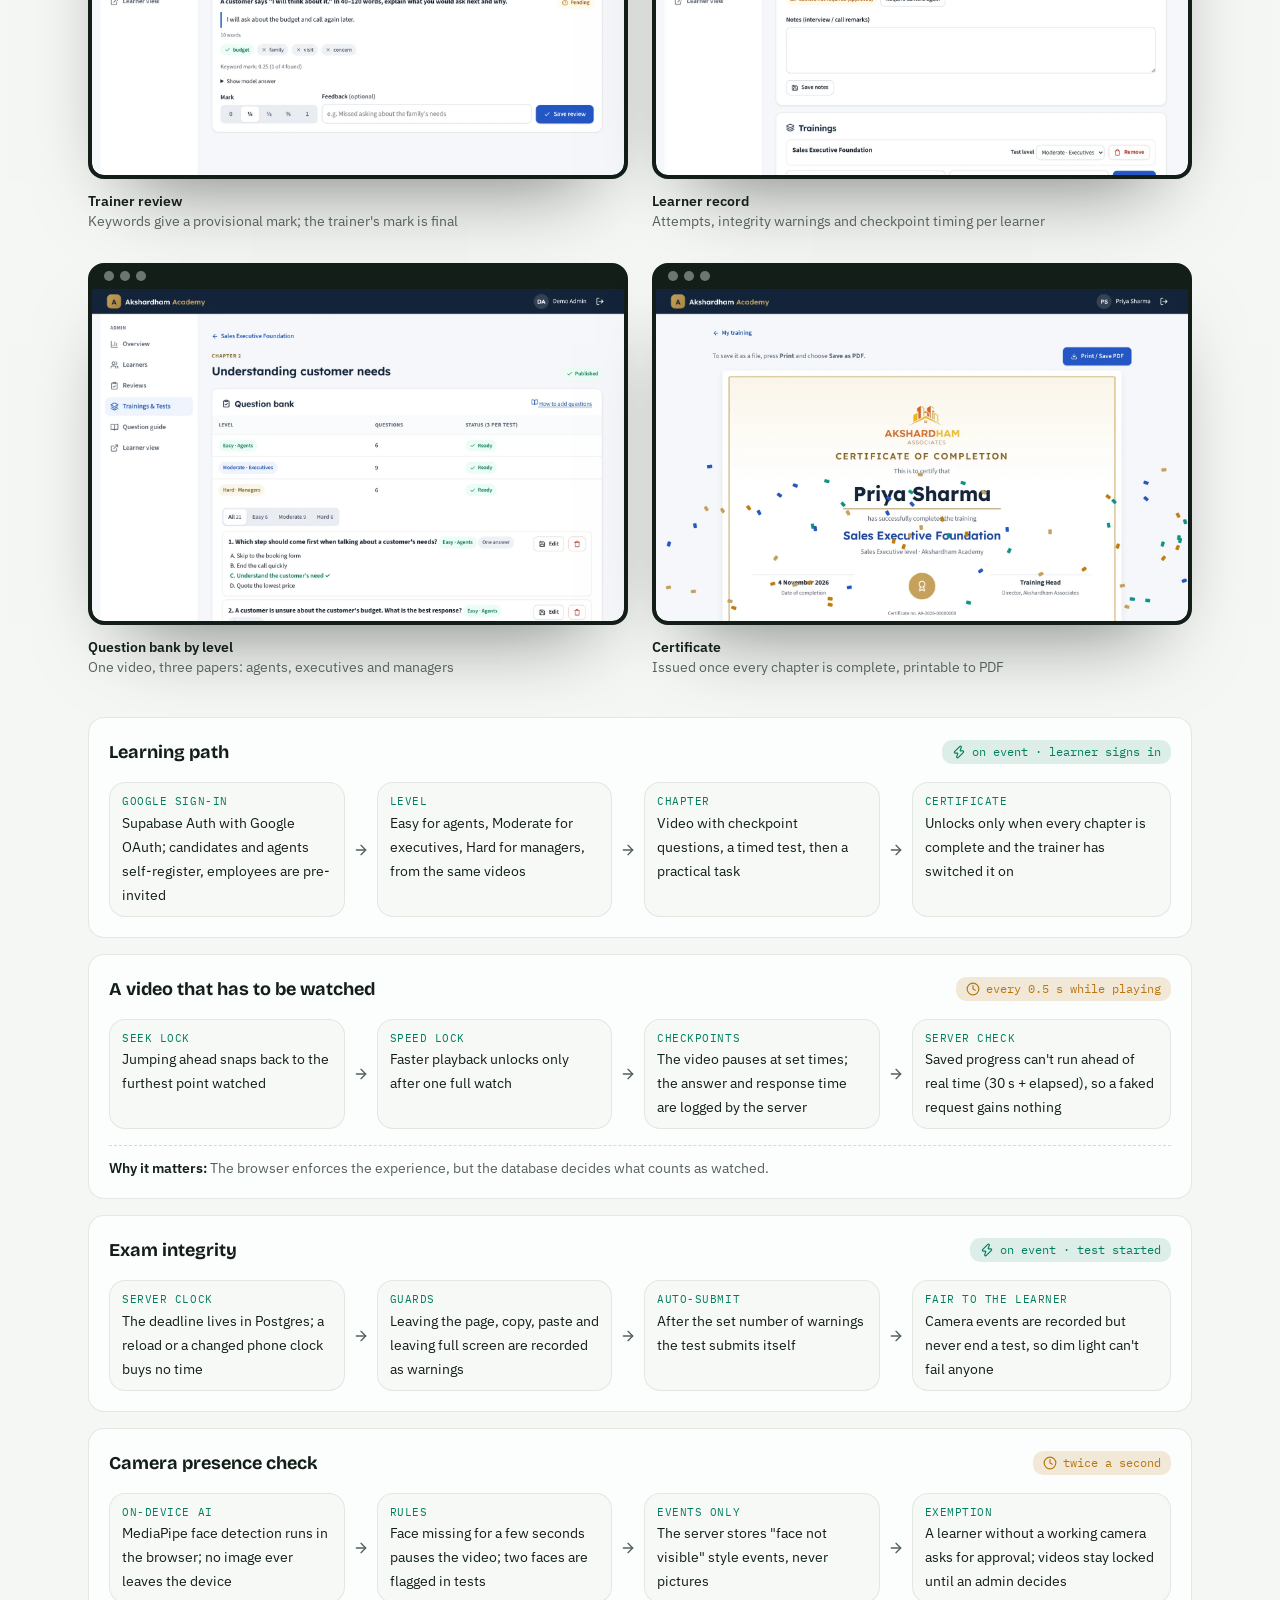
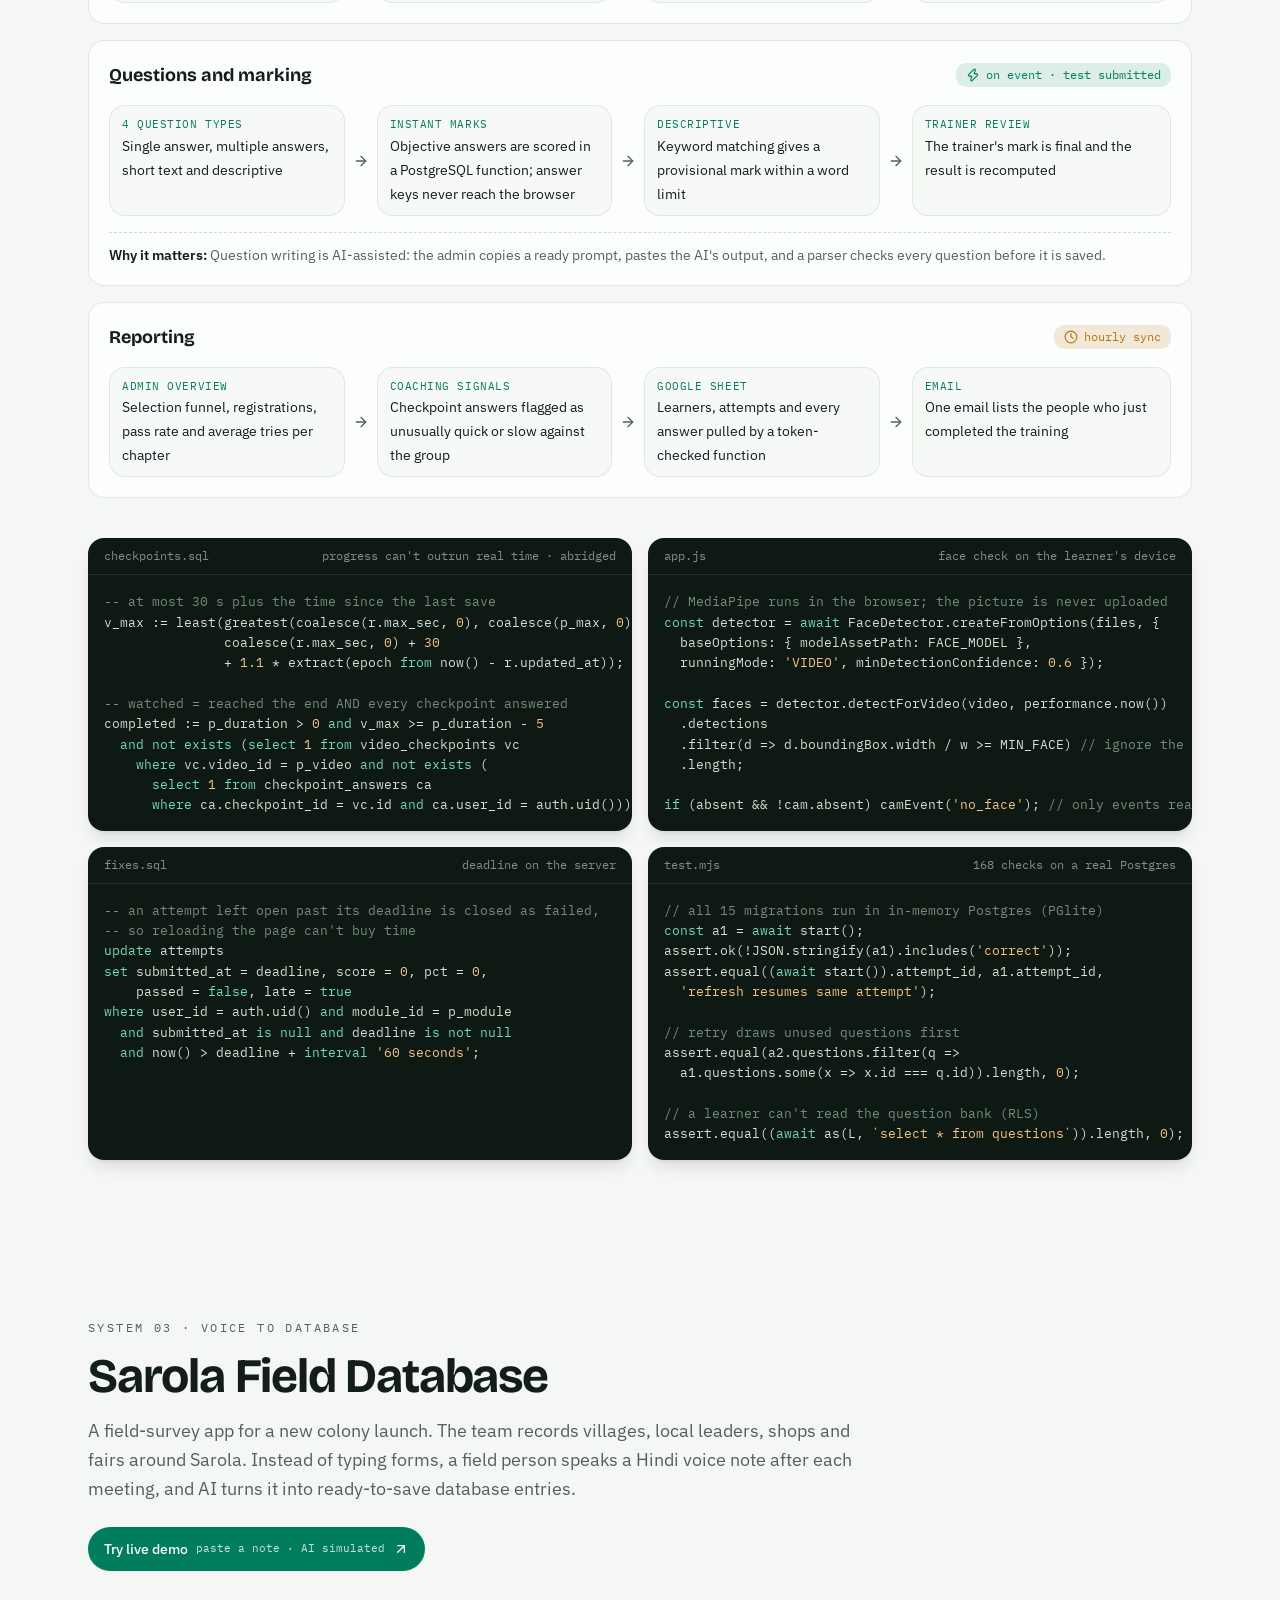
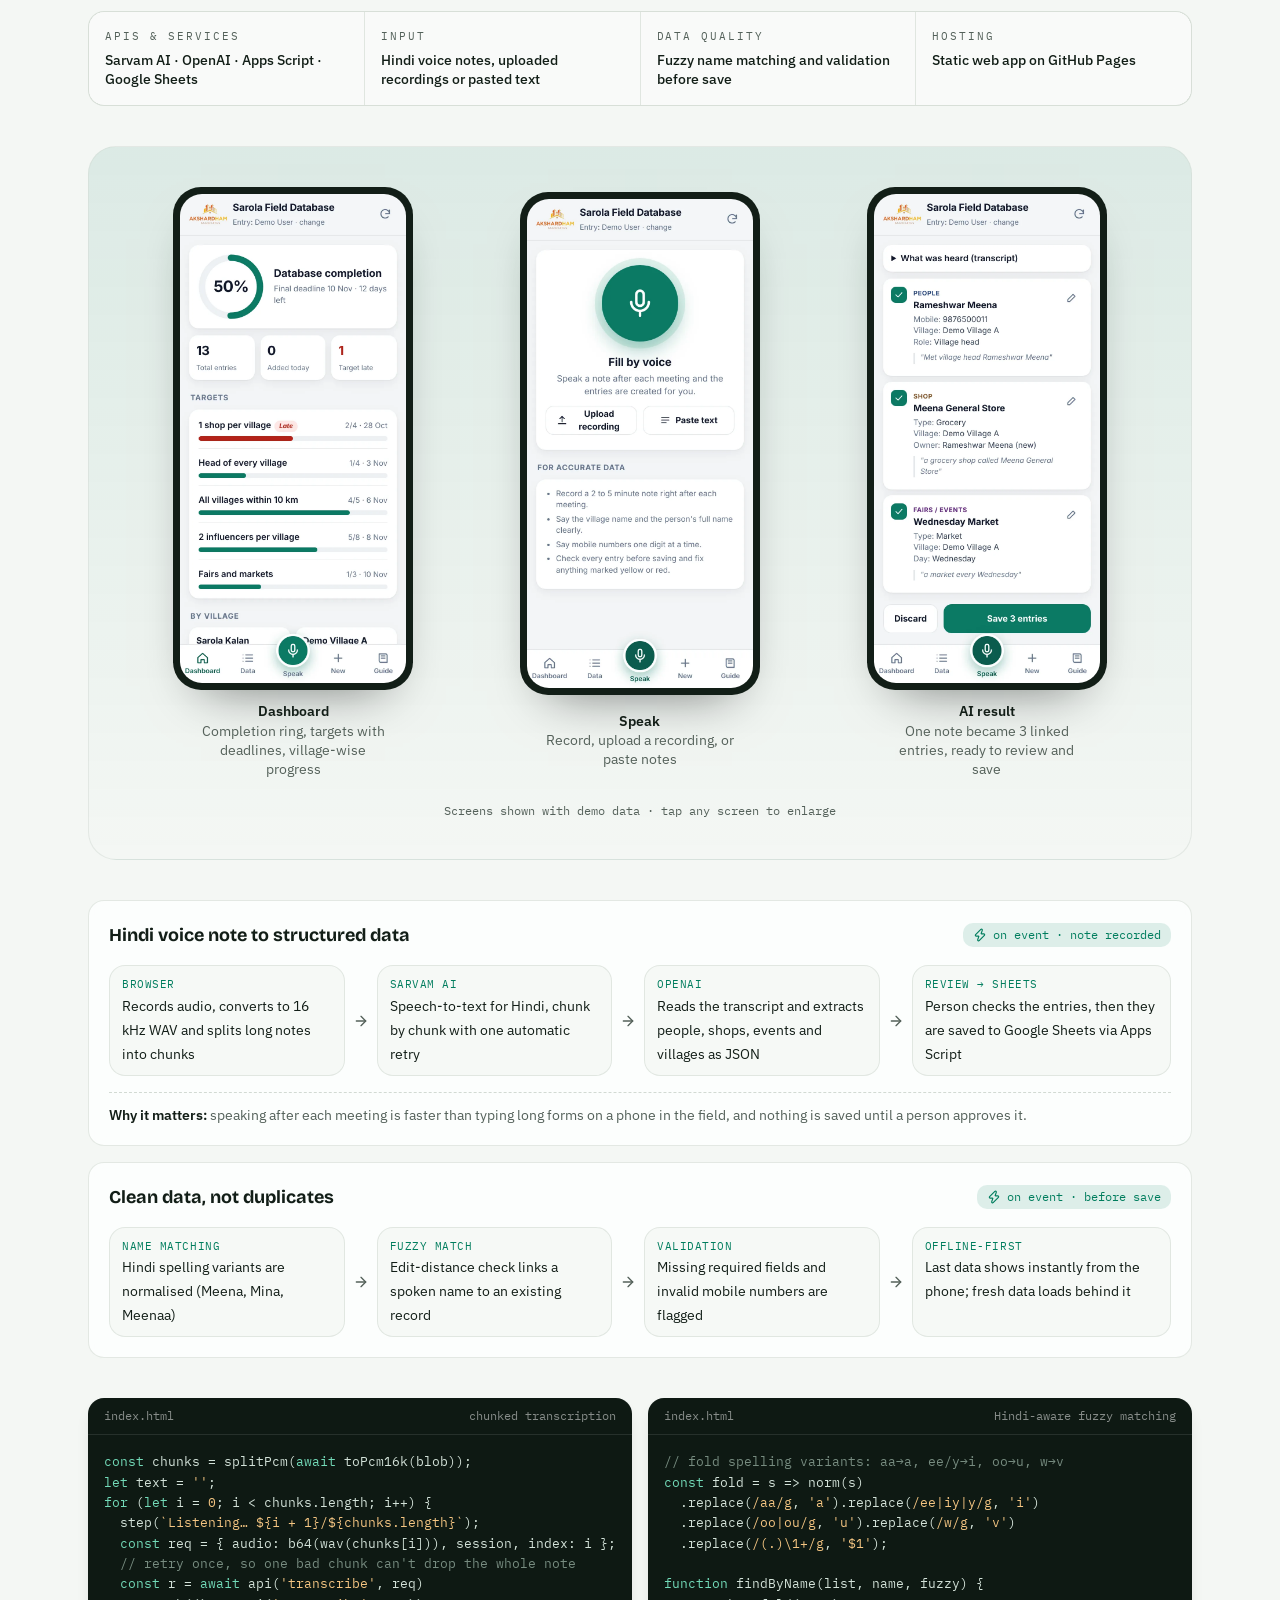
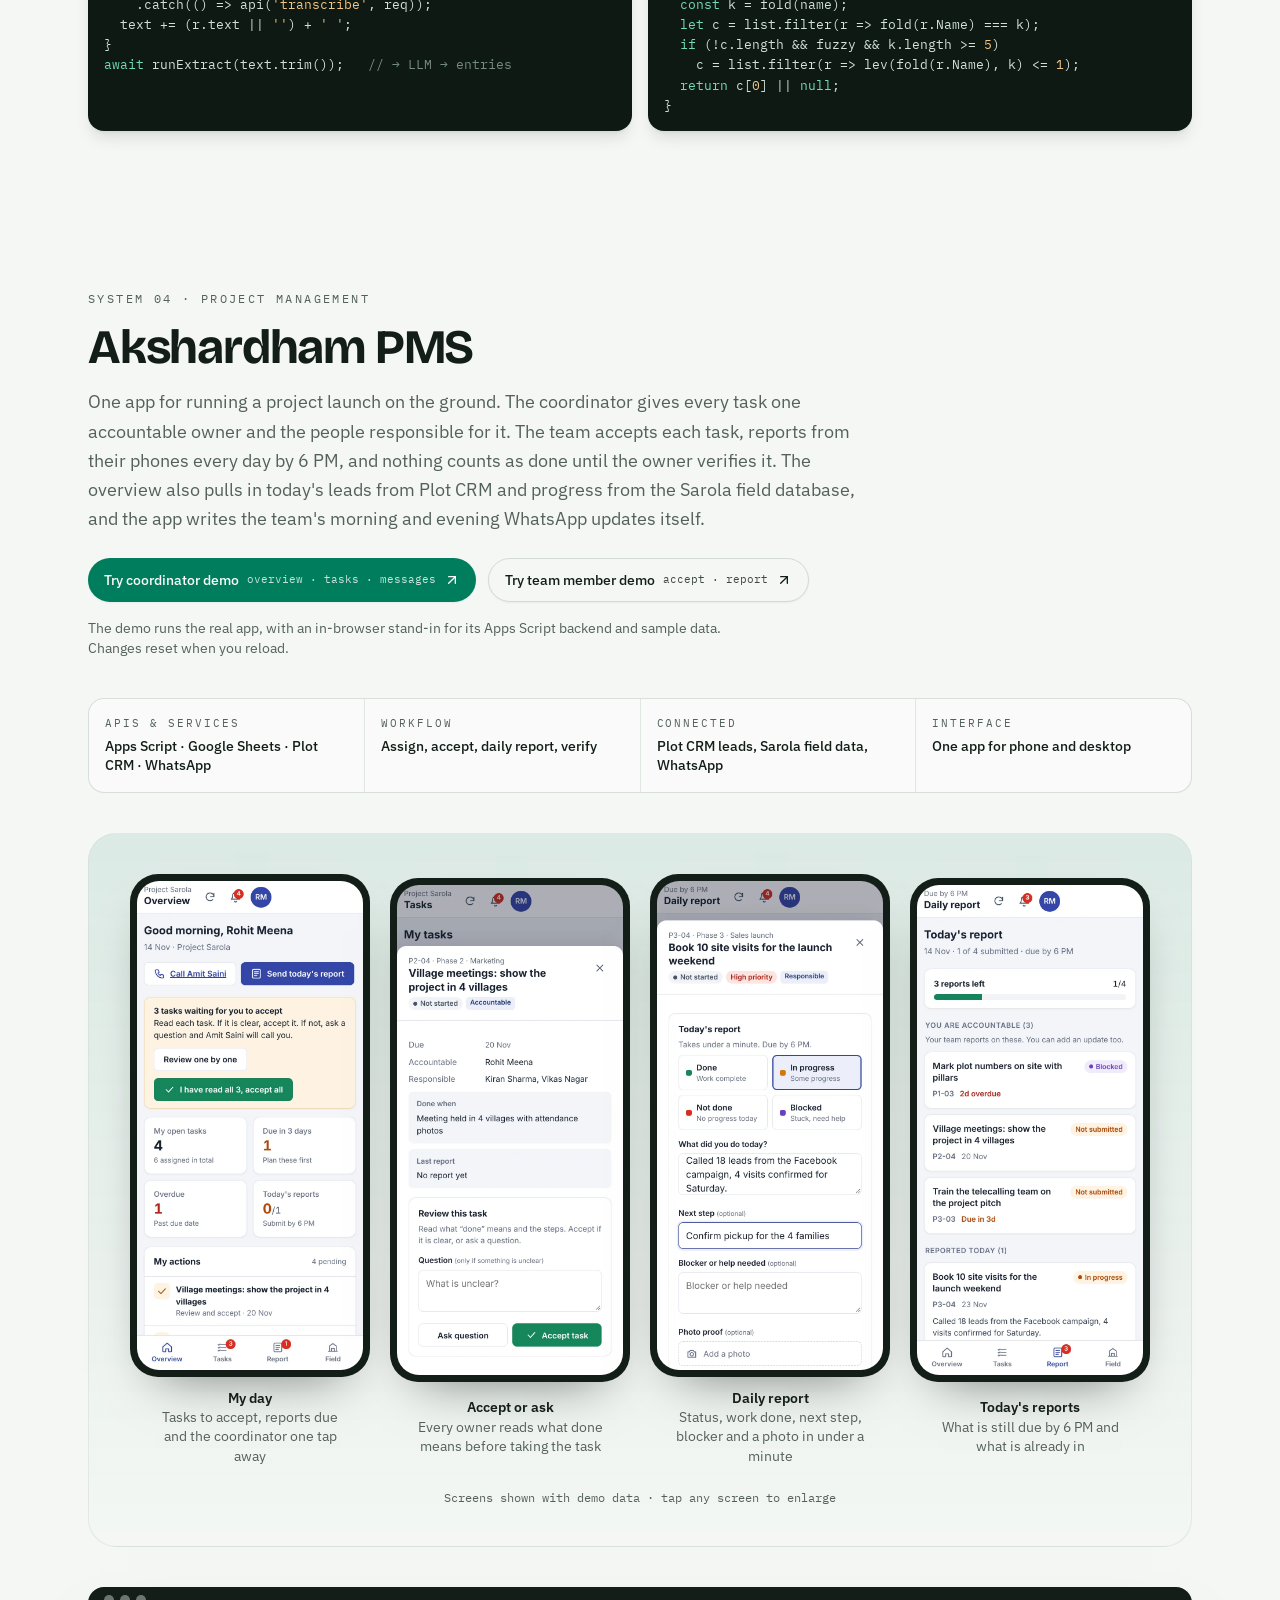
==== commit f0154232: "Add files via upload" ====
--- a/index.html
+++ b/index.html
@@ -16,7 +16,7 @@
         if (t === 'dark' || (!t && matchMedia('(prefers-color-scheme: dark)').matches)) document.documentElement.classList.add('dark');
       } catch (e) {}
     </script>
-    <script type="module" crossorigin src="./assets/index-Cb2YePTG.js"></script>
+    <script type="module" crossorigin src="./assets/index-CV5bt9wy.js"></script>
     <link rel="stylesheet" crossorigin href="./assets/index-DMKpjBKB.css">
   </head>
   <body>
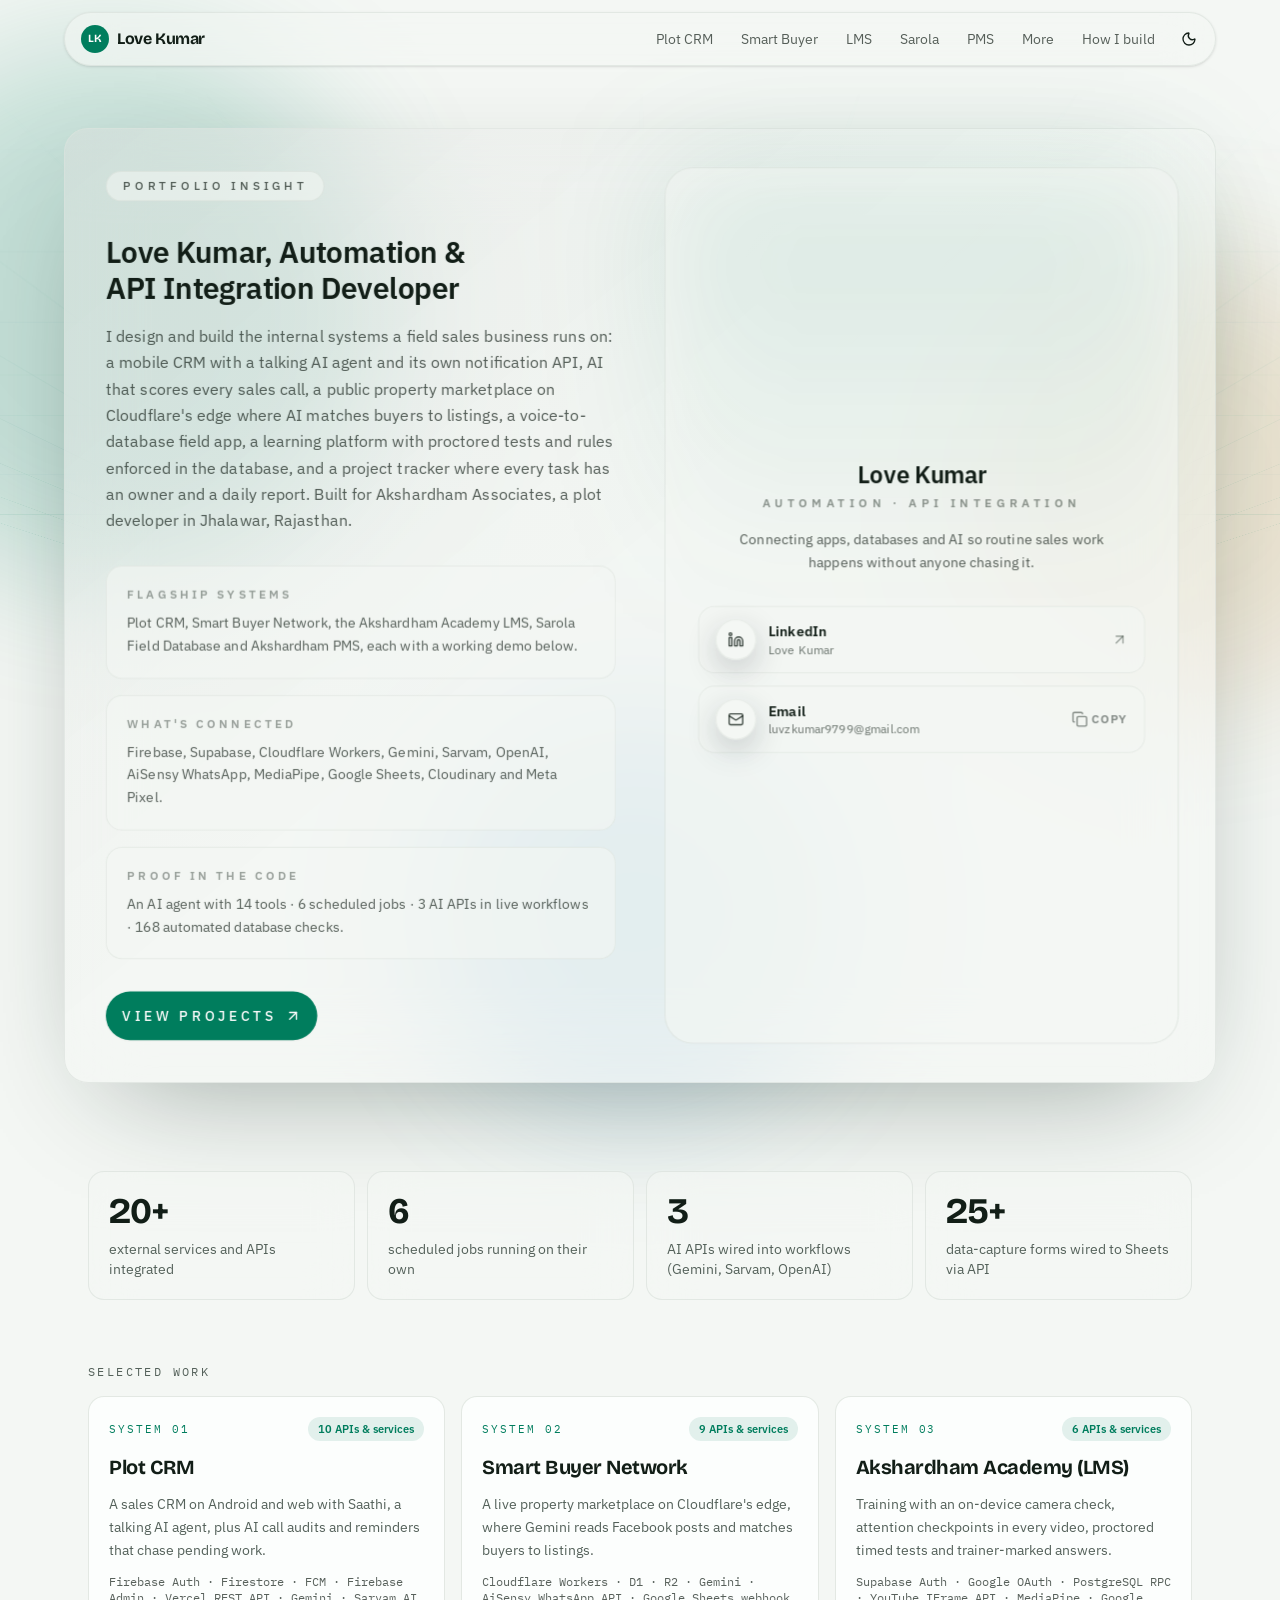
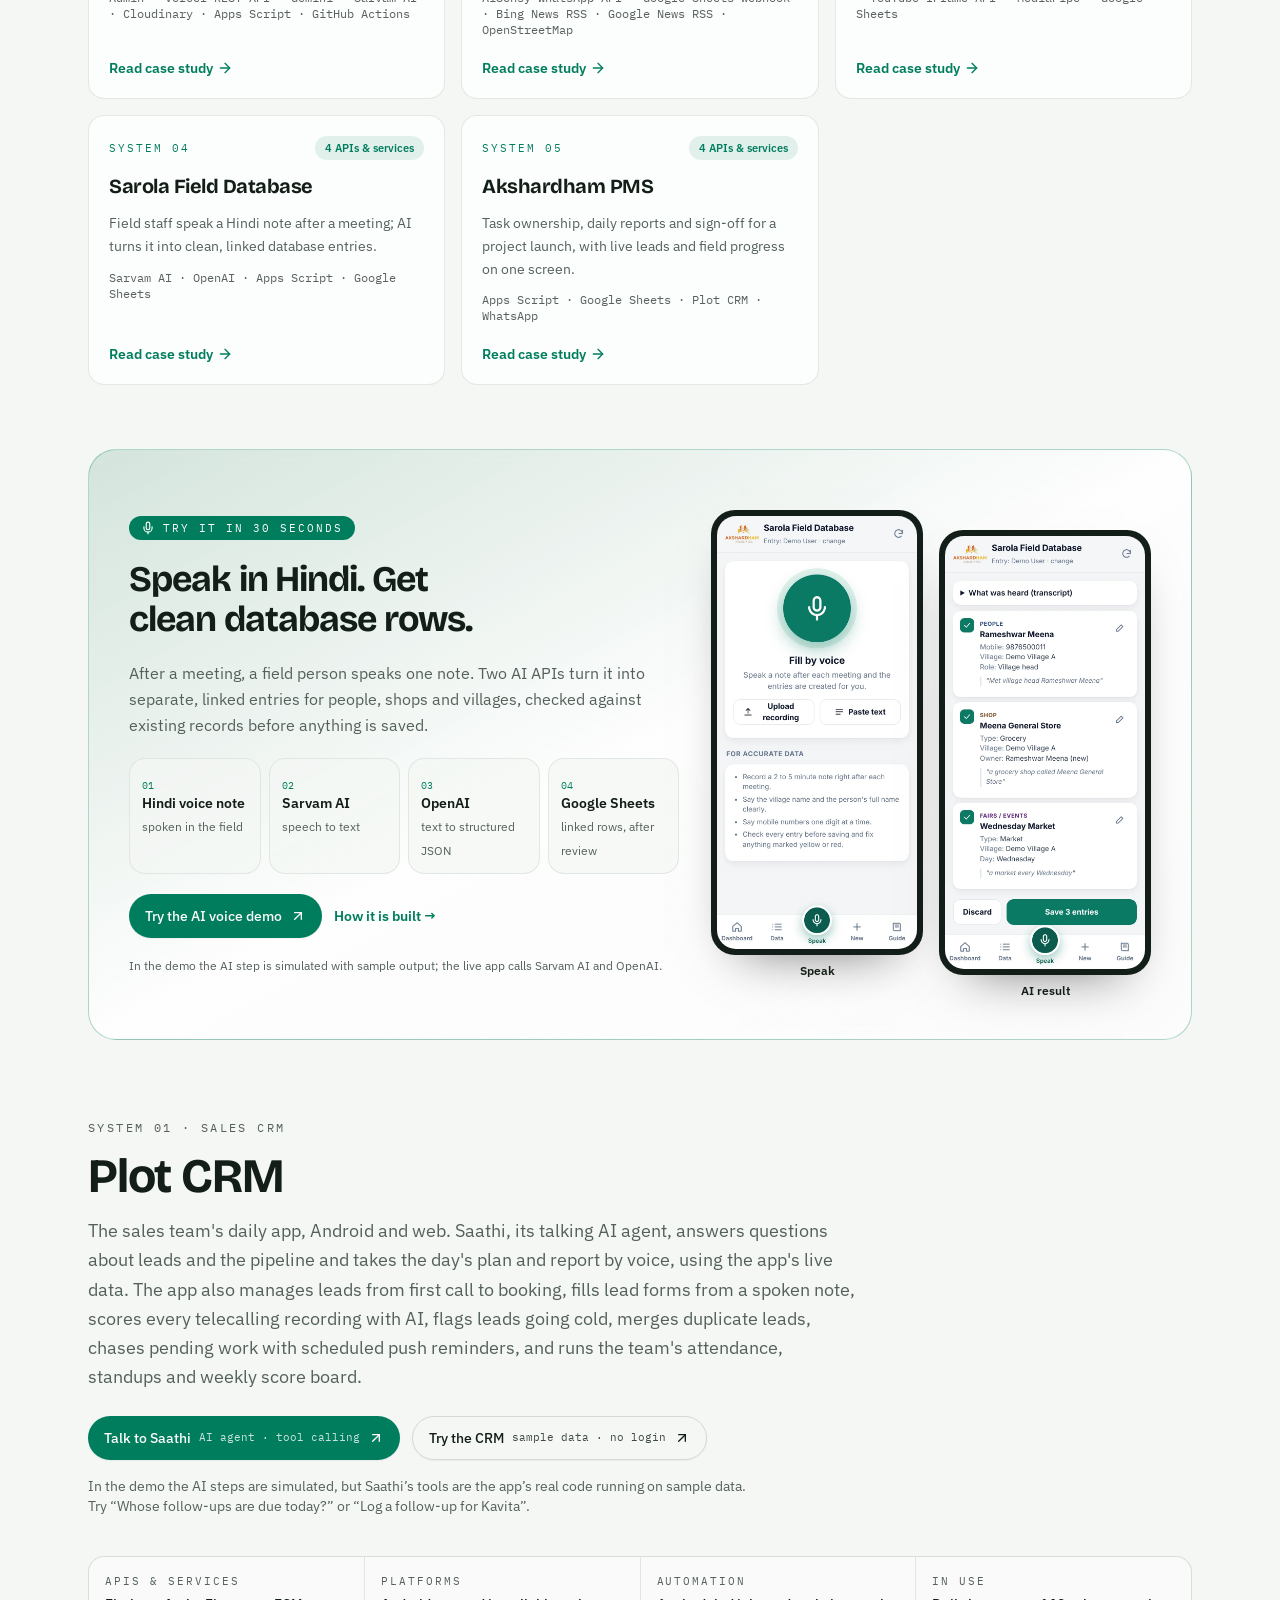
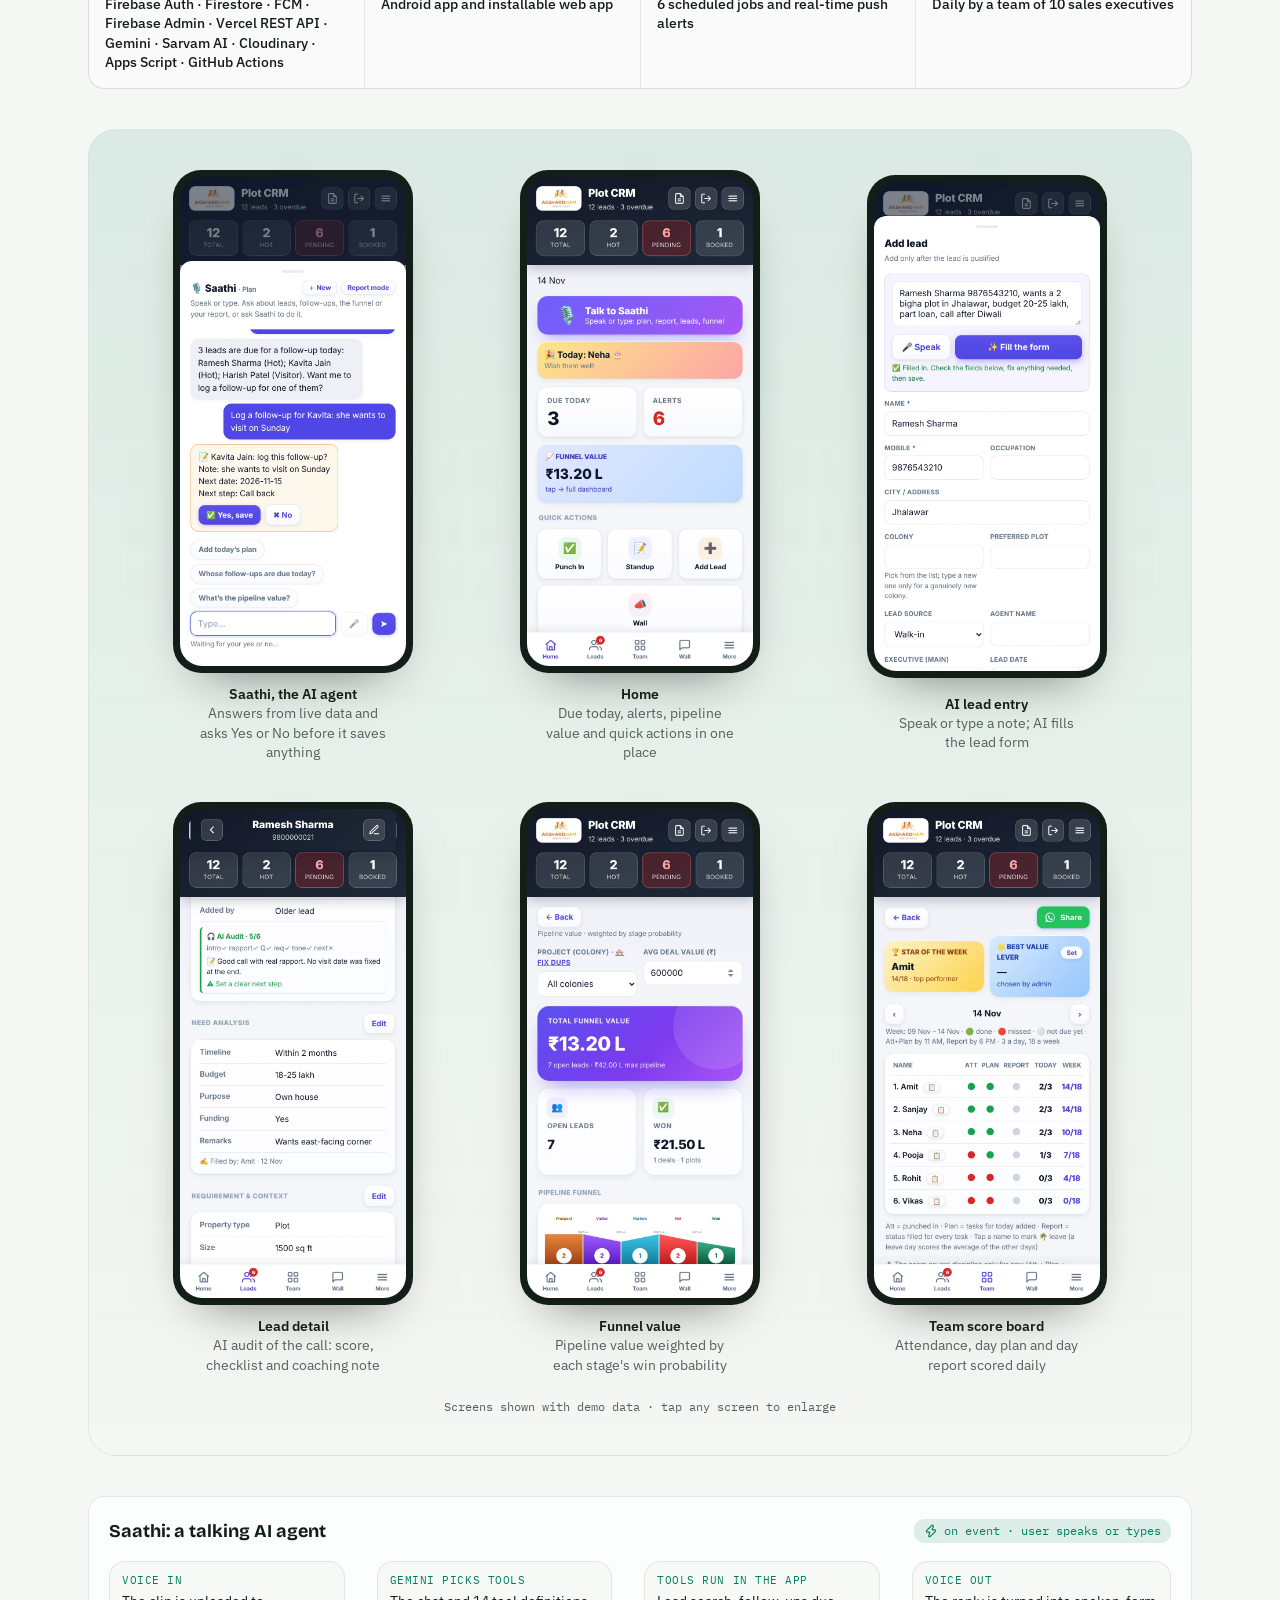
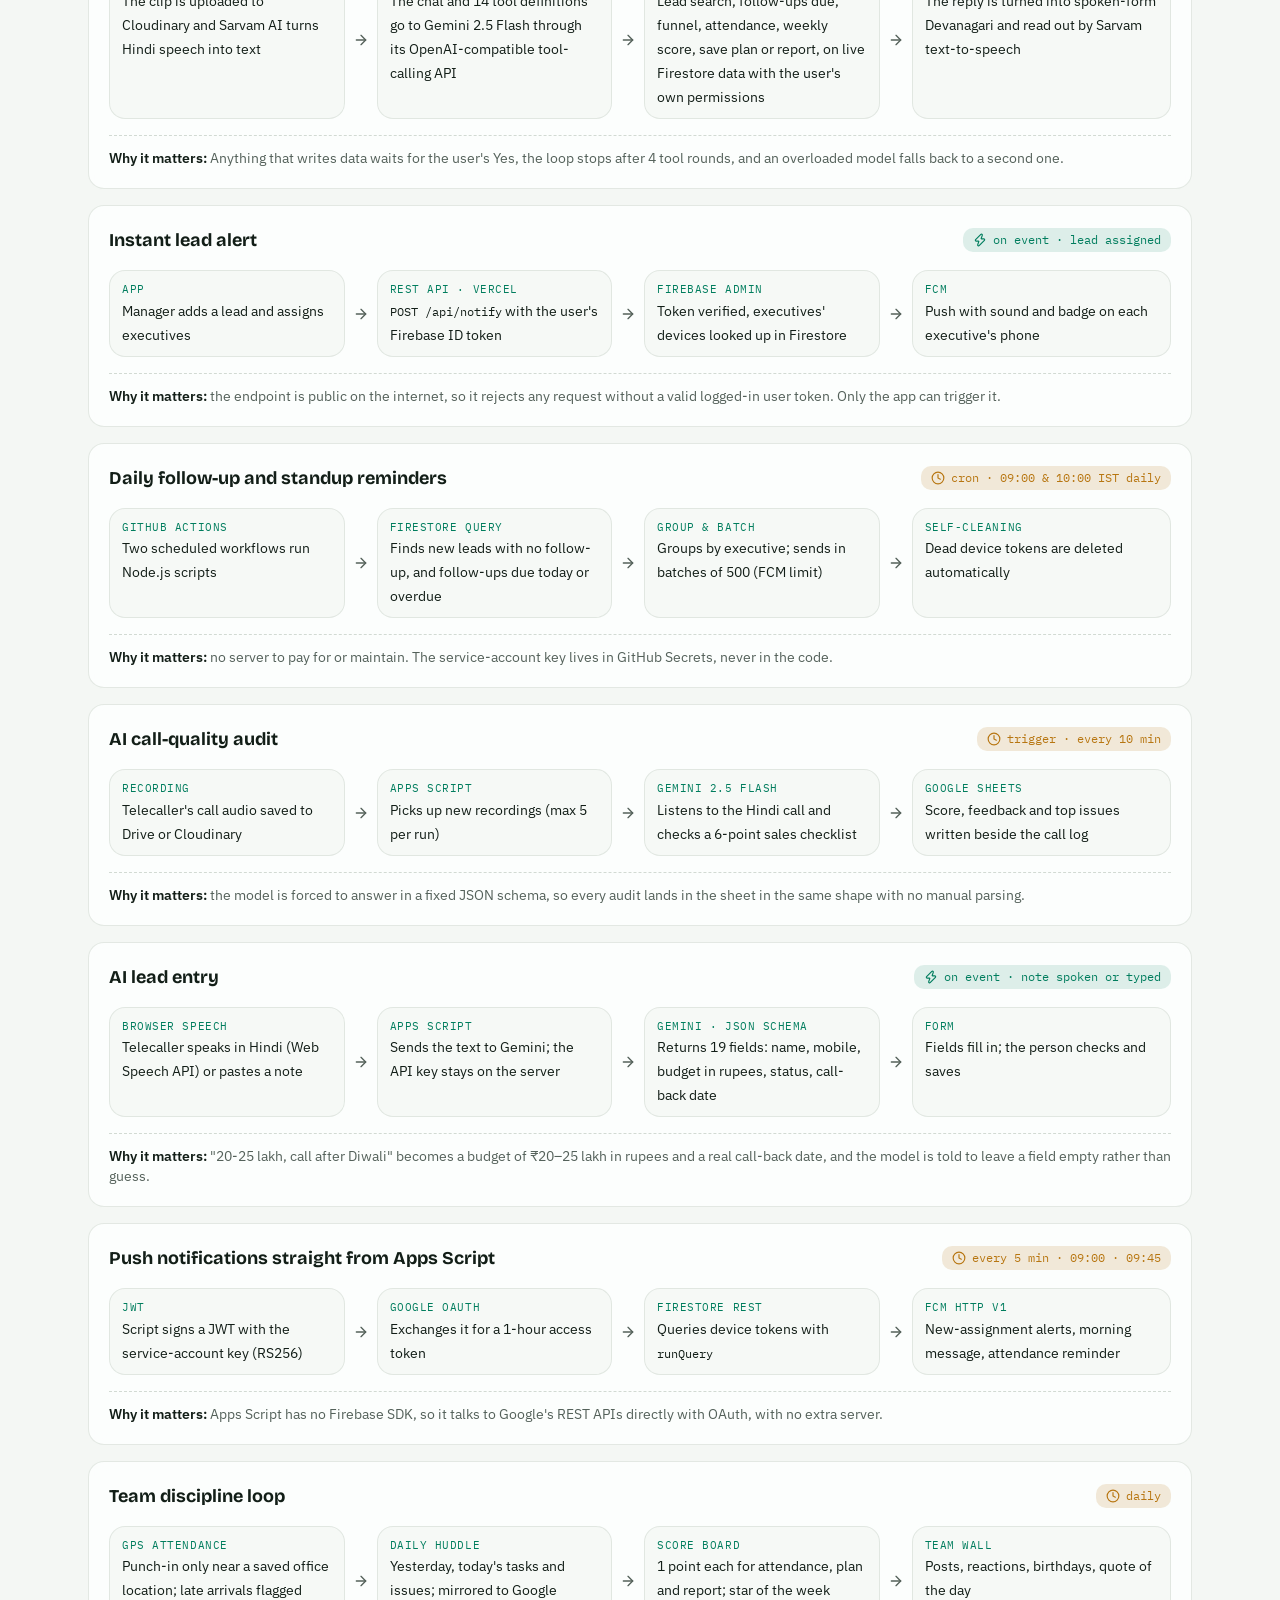
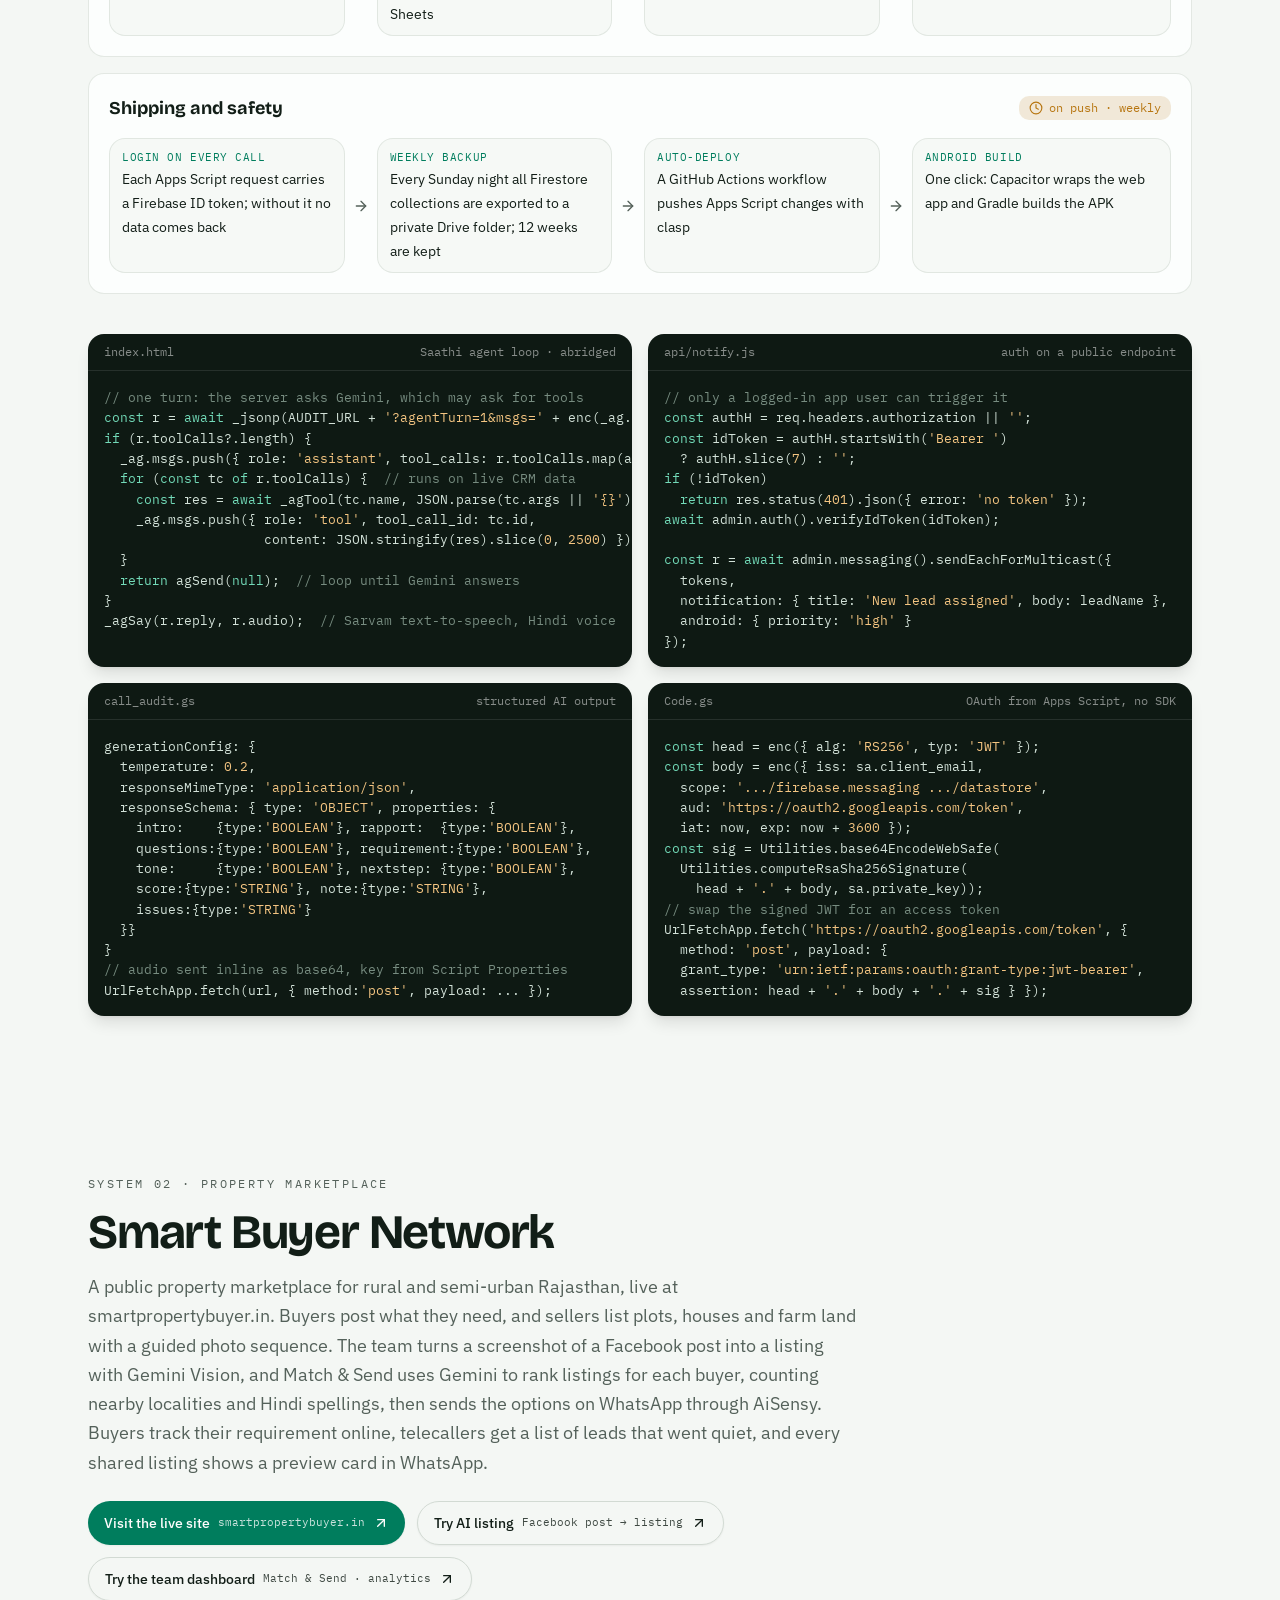
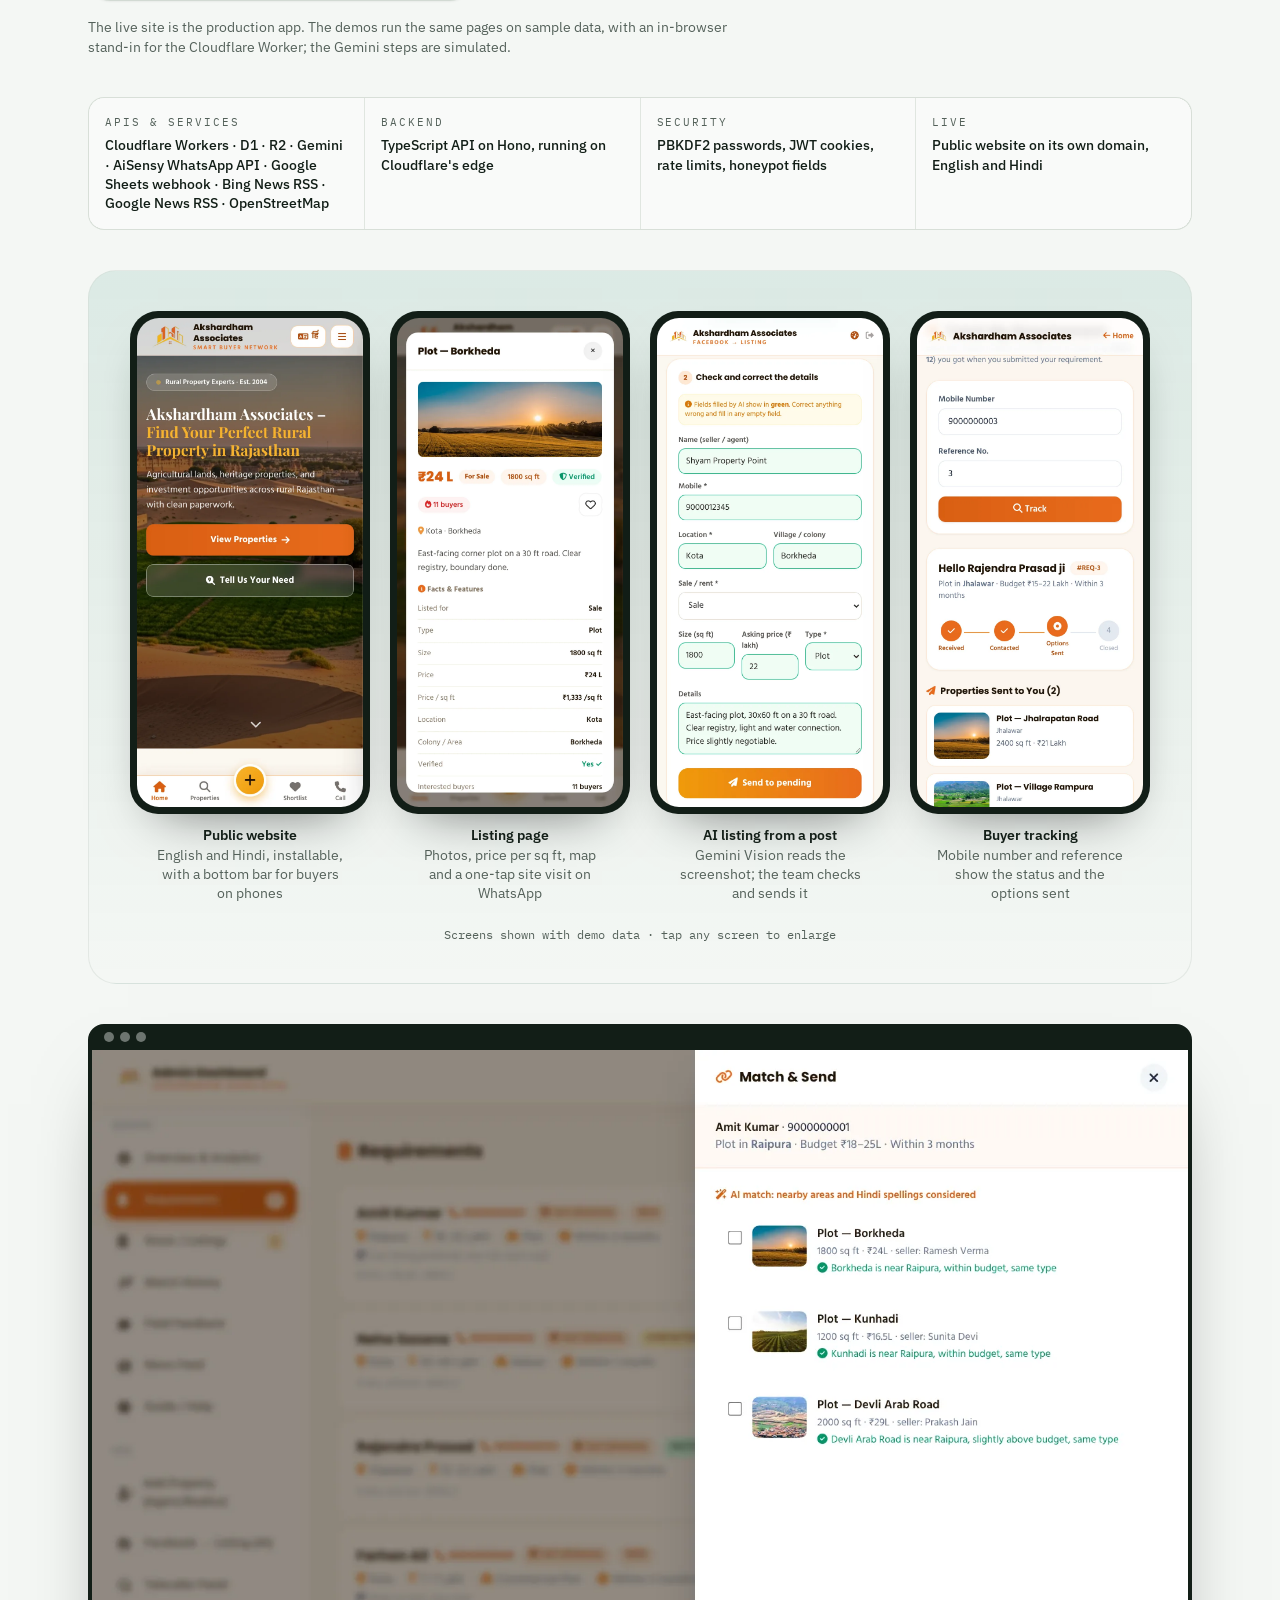
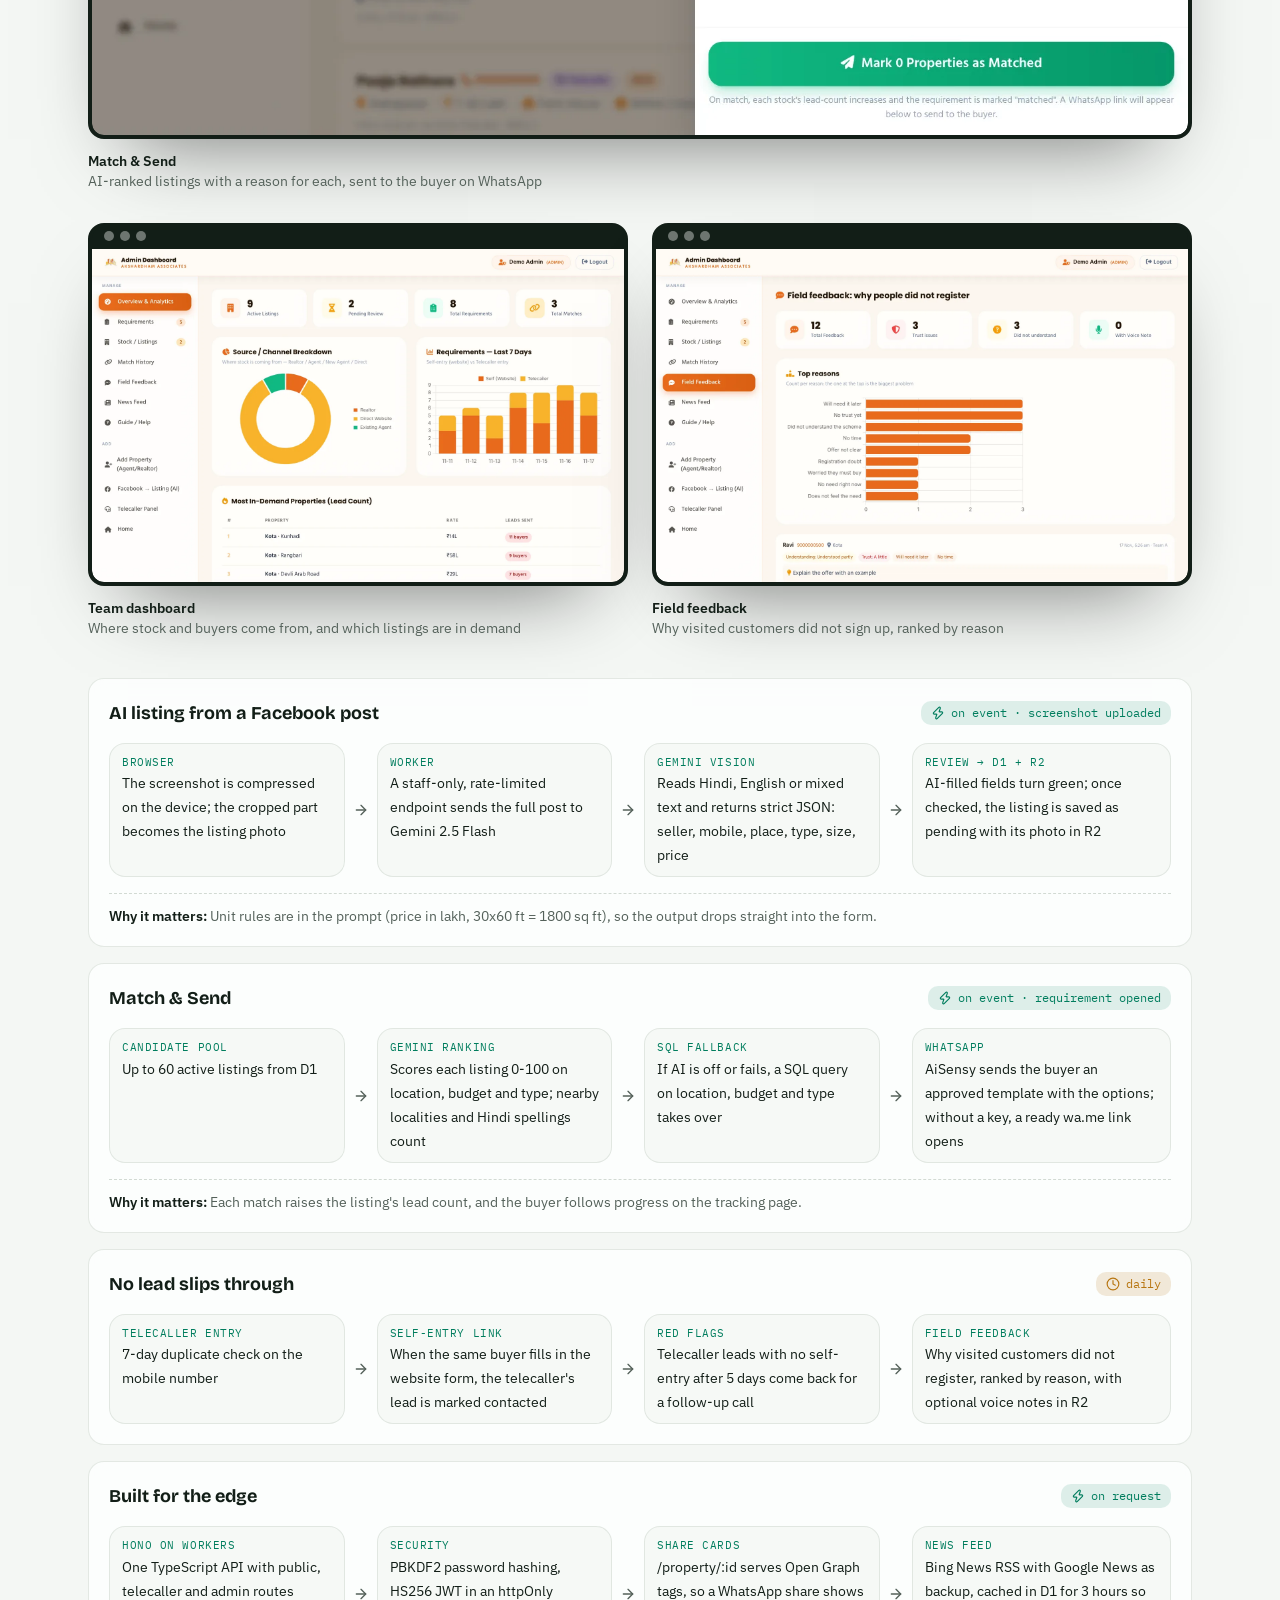
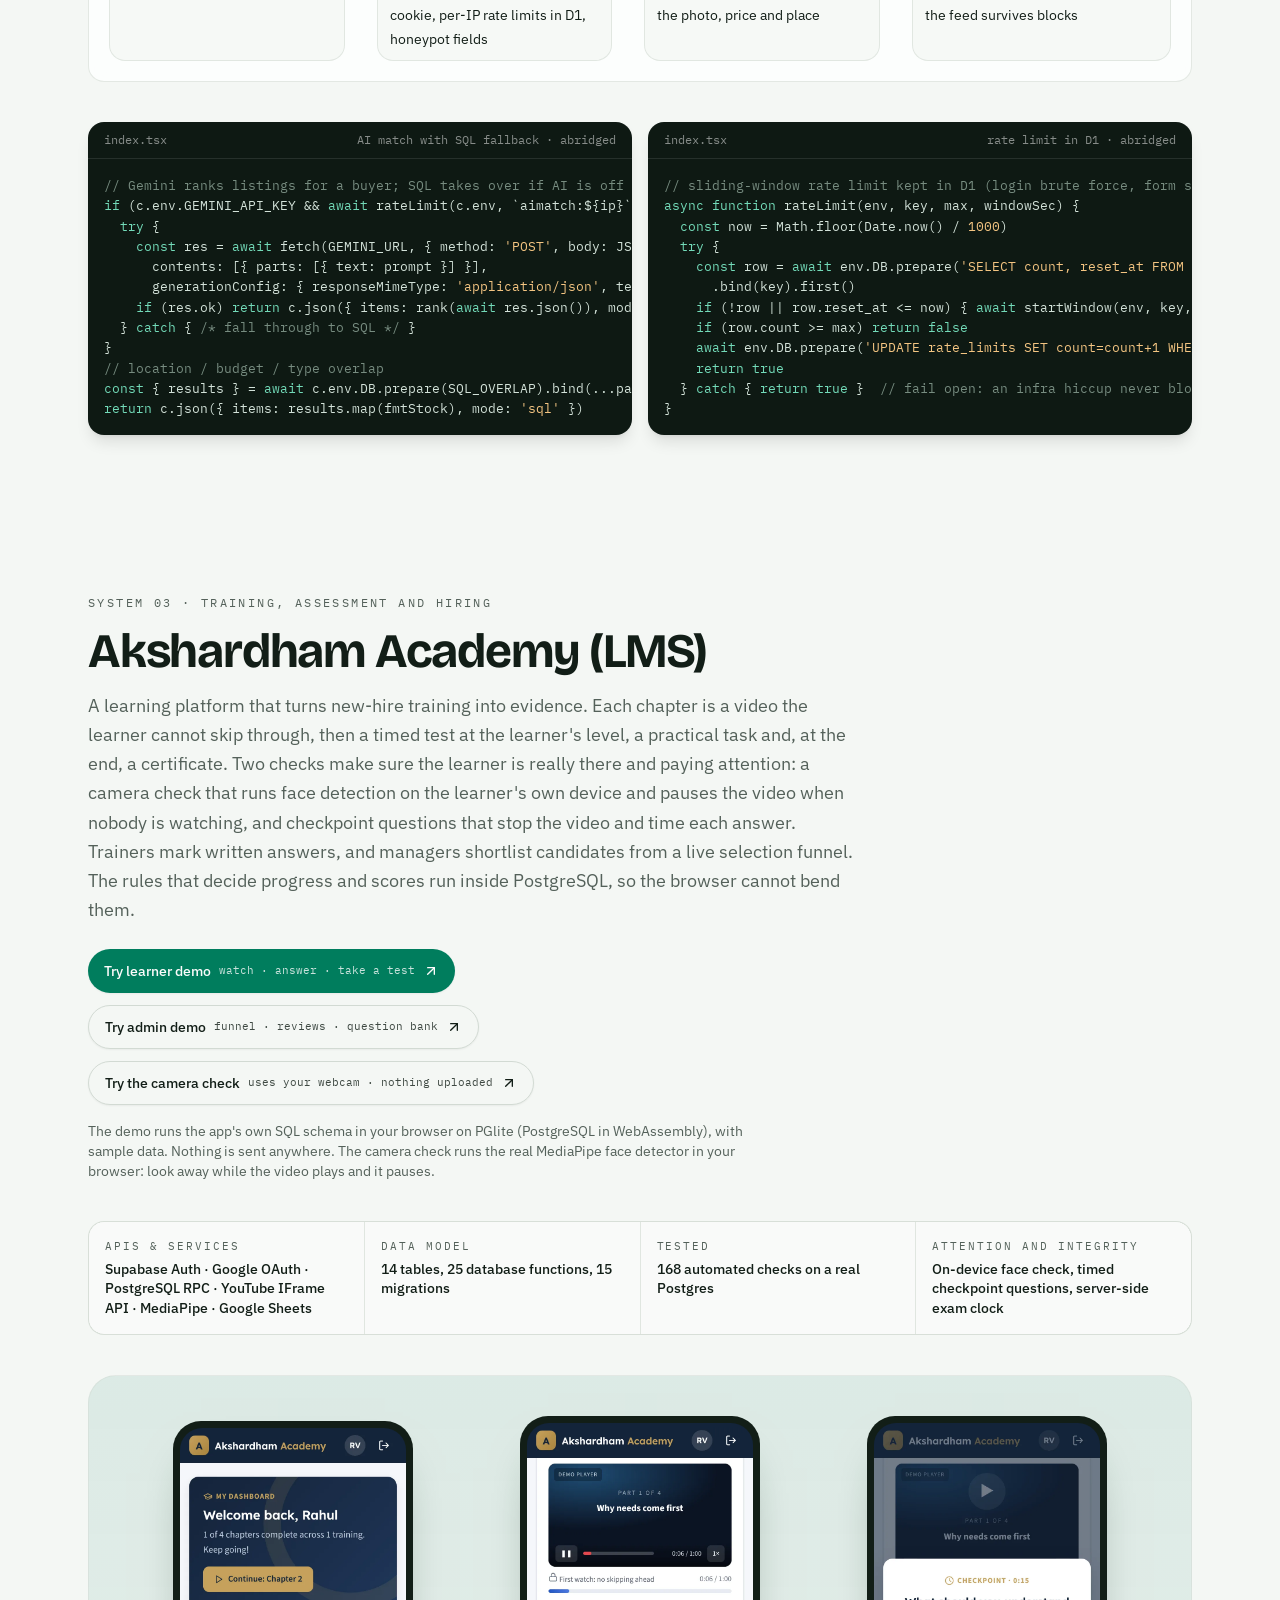
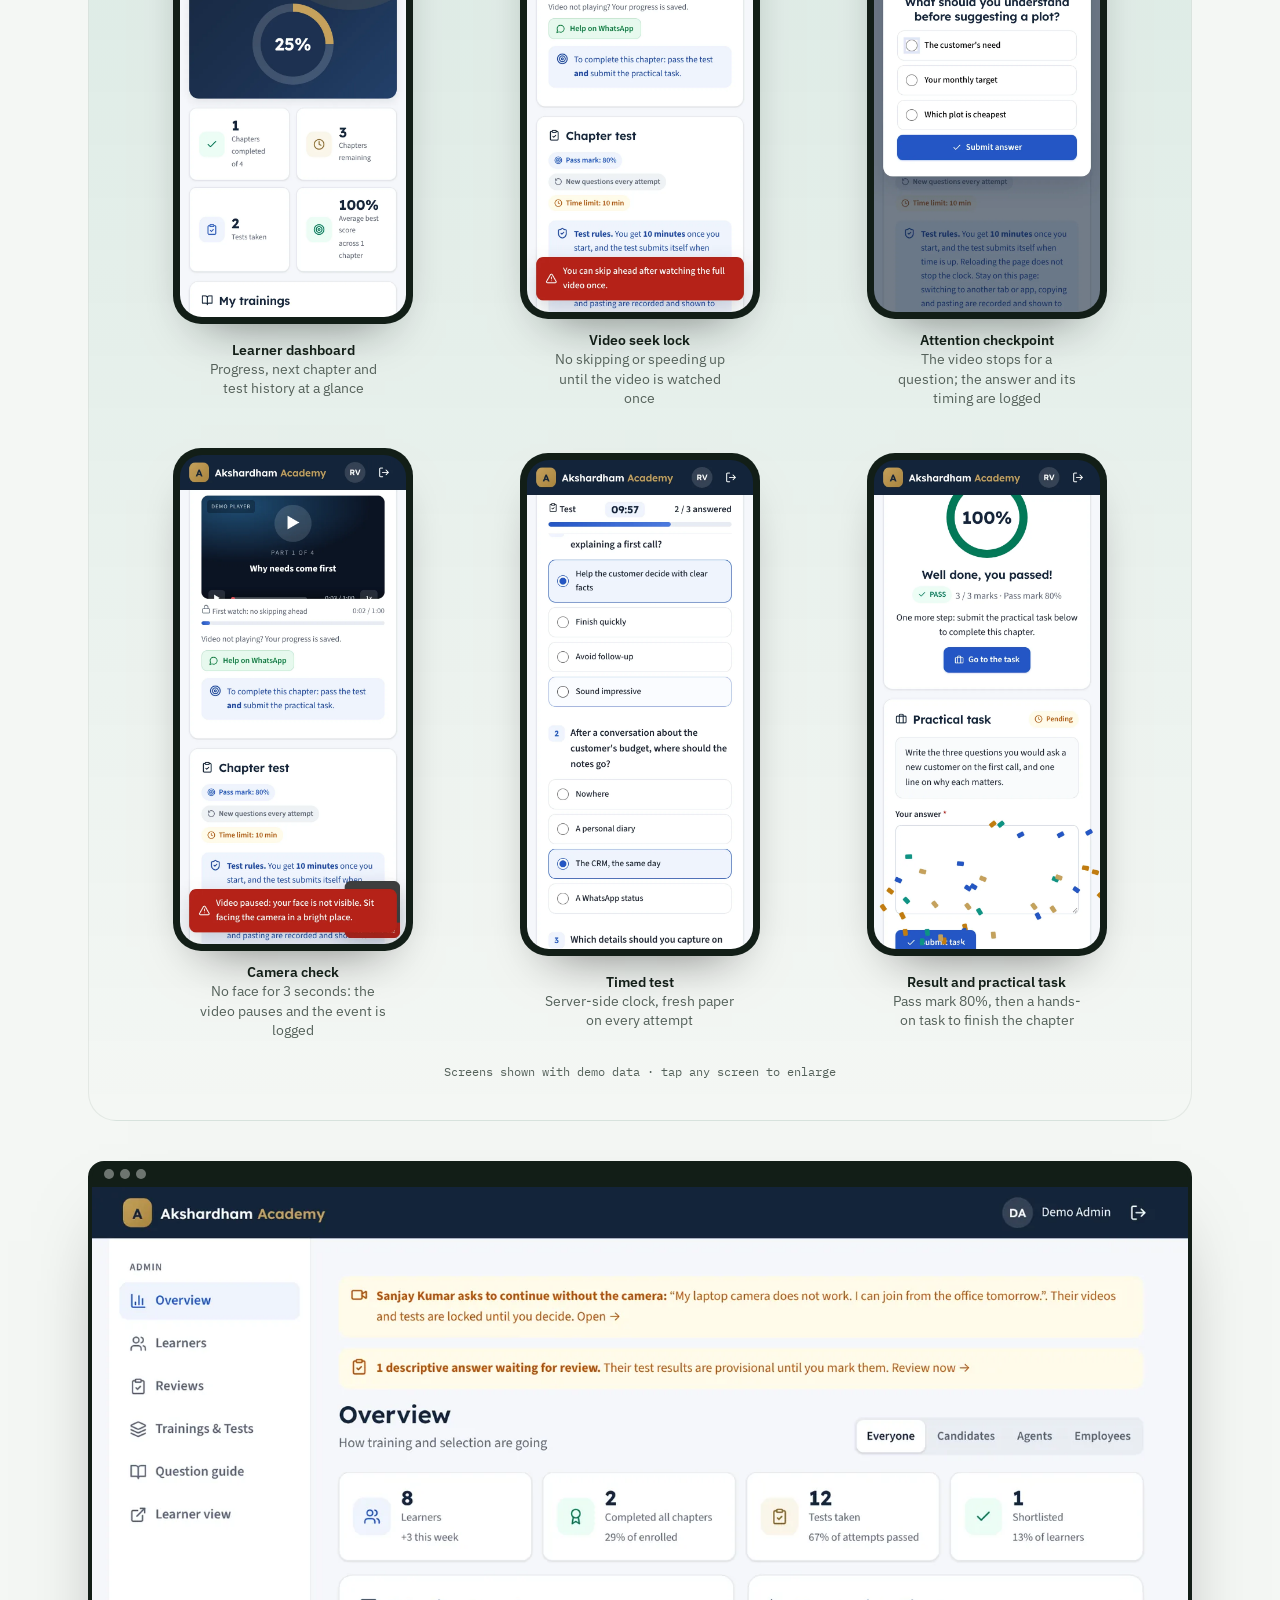
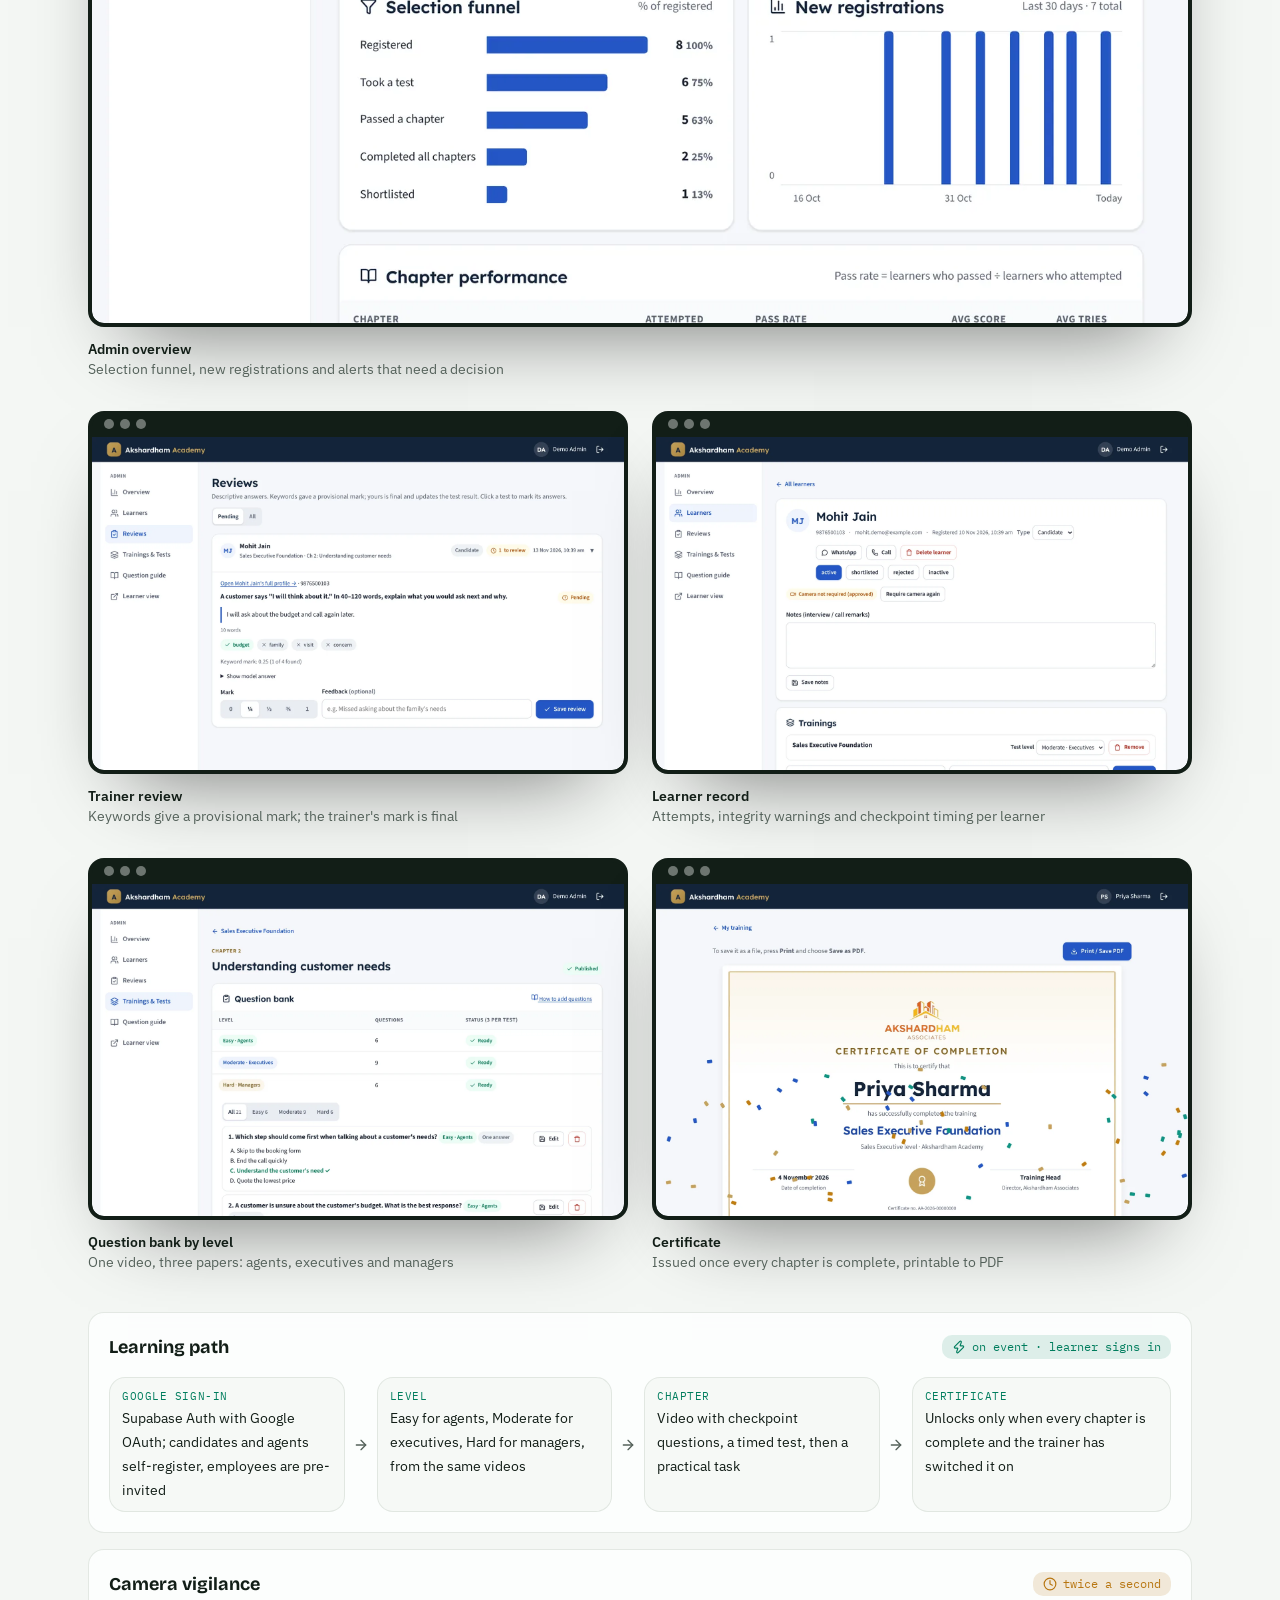
==== commit 15566a43: "Add files via upload" ====
--- a/index.html
+++ b/index.html
@@ -16,8 +16,8 @@
         if (t === 'dark' || (!t && matchMedia('(prefers-color-scheme: dark)').matches)) document.documentElement.classList.add('dark');
       } catch (e) {}
     </script>
-    <script type="module" crossorigin src="./assets/index-CV5bt9wy.js"></script>
-    <link rel="stylesheet" crossorigin href="./assets/index-DMKpjBKB.css">
+    <script type="module" crossorigin src="./assets/index-CA8kLWei.js"></script>
+    <link rel="stylesheet" crossorigin href="./assets/index-CNLGImE_.css">
   </head>
   <body>
     <div id="root"></div>
